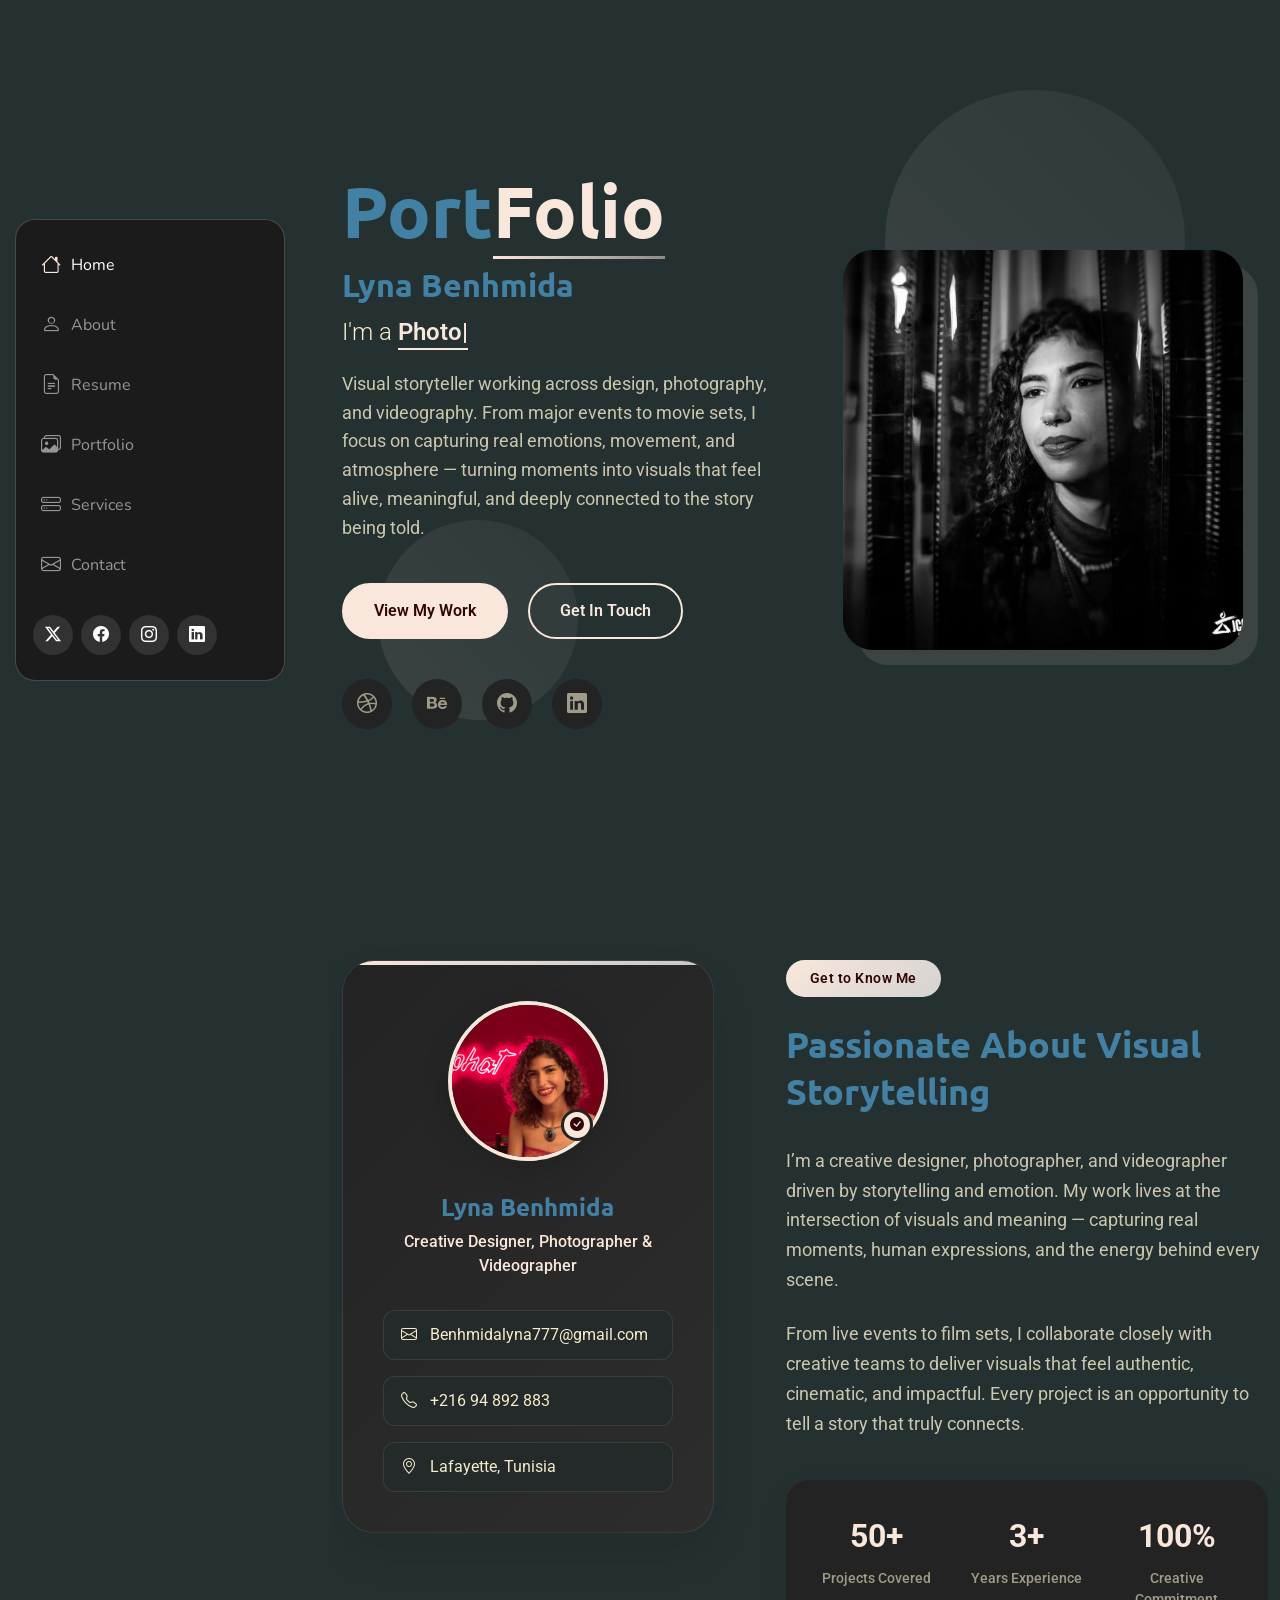
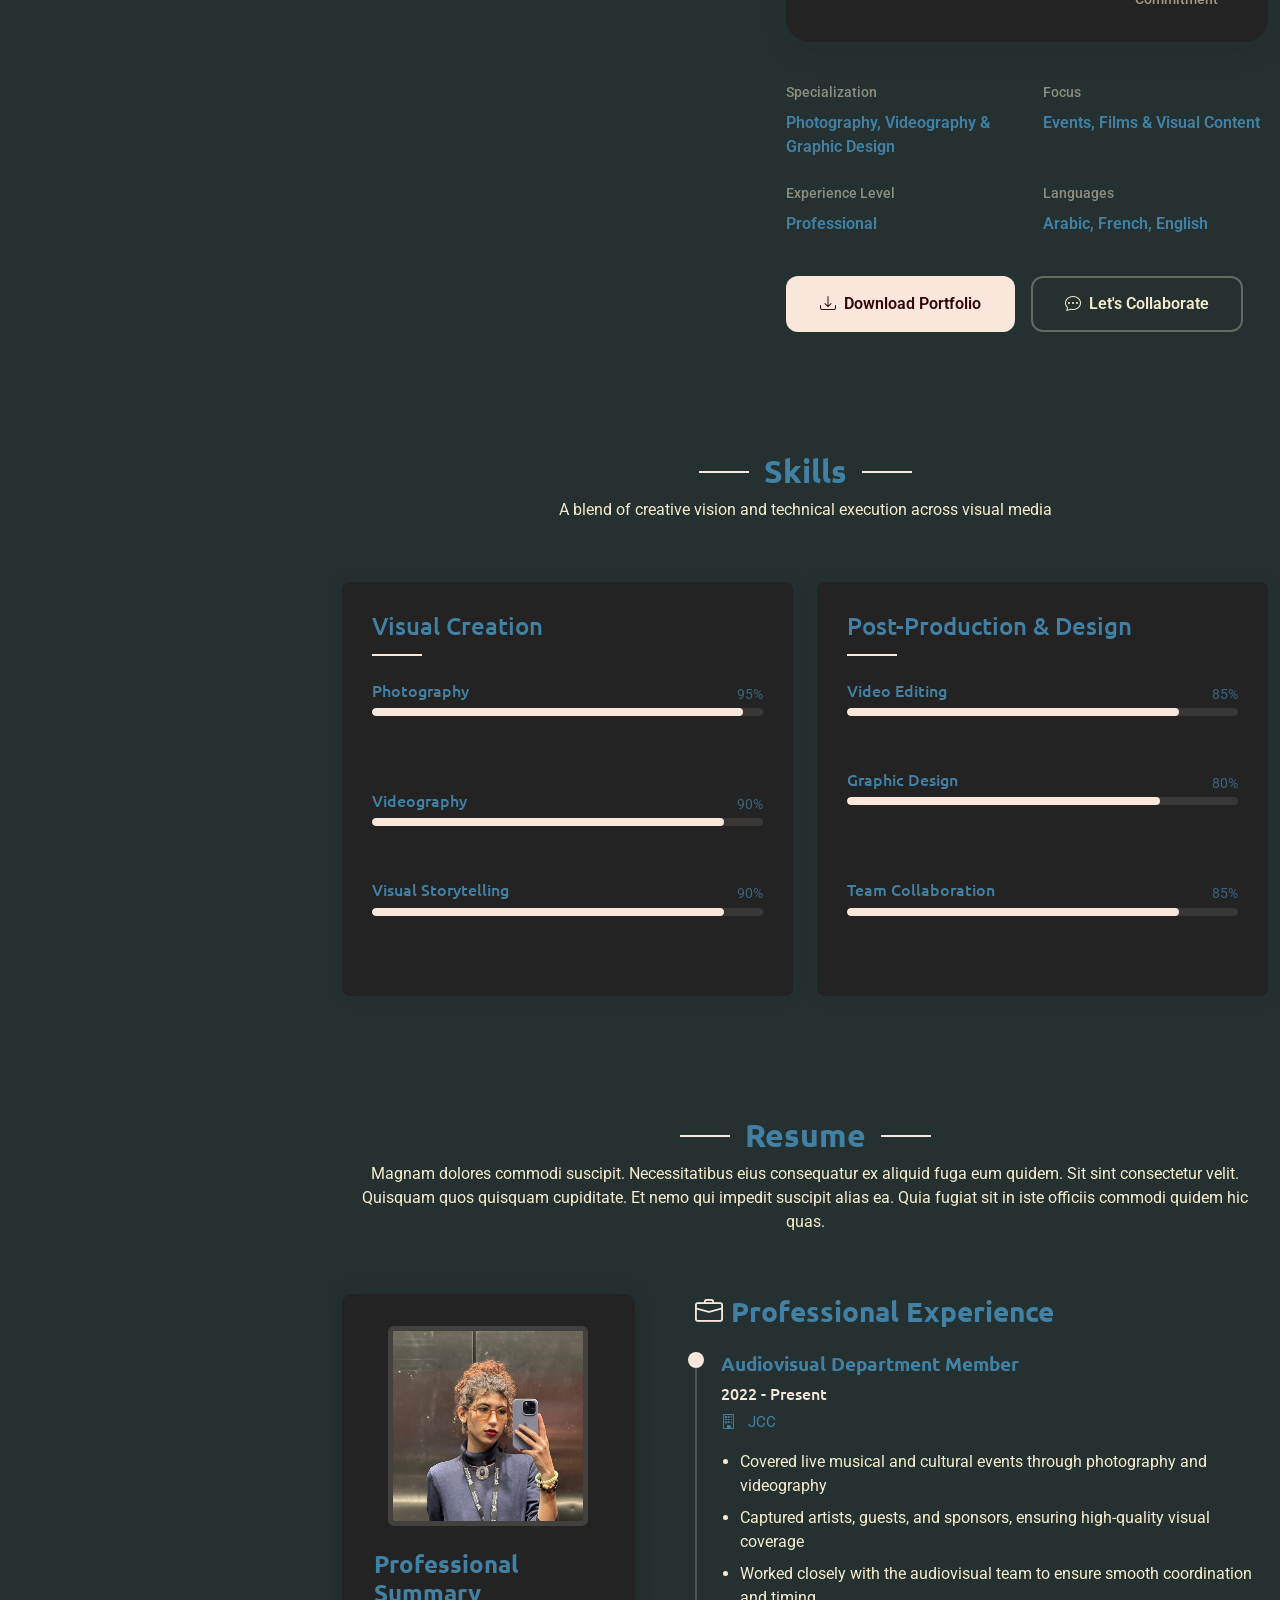
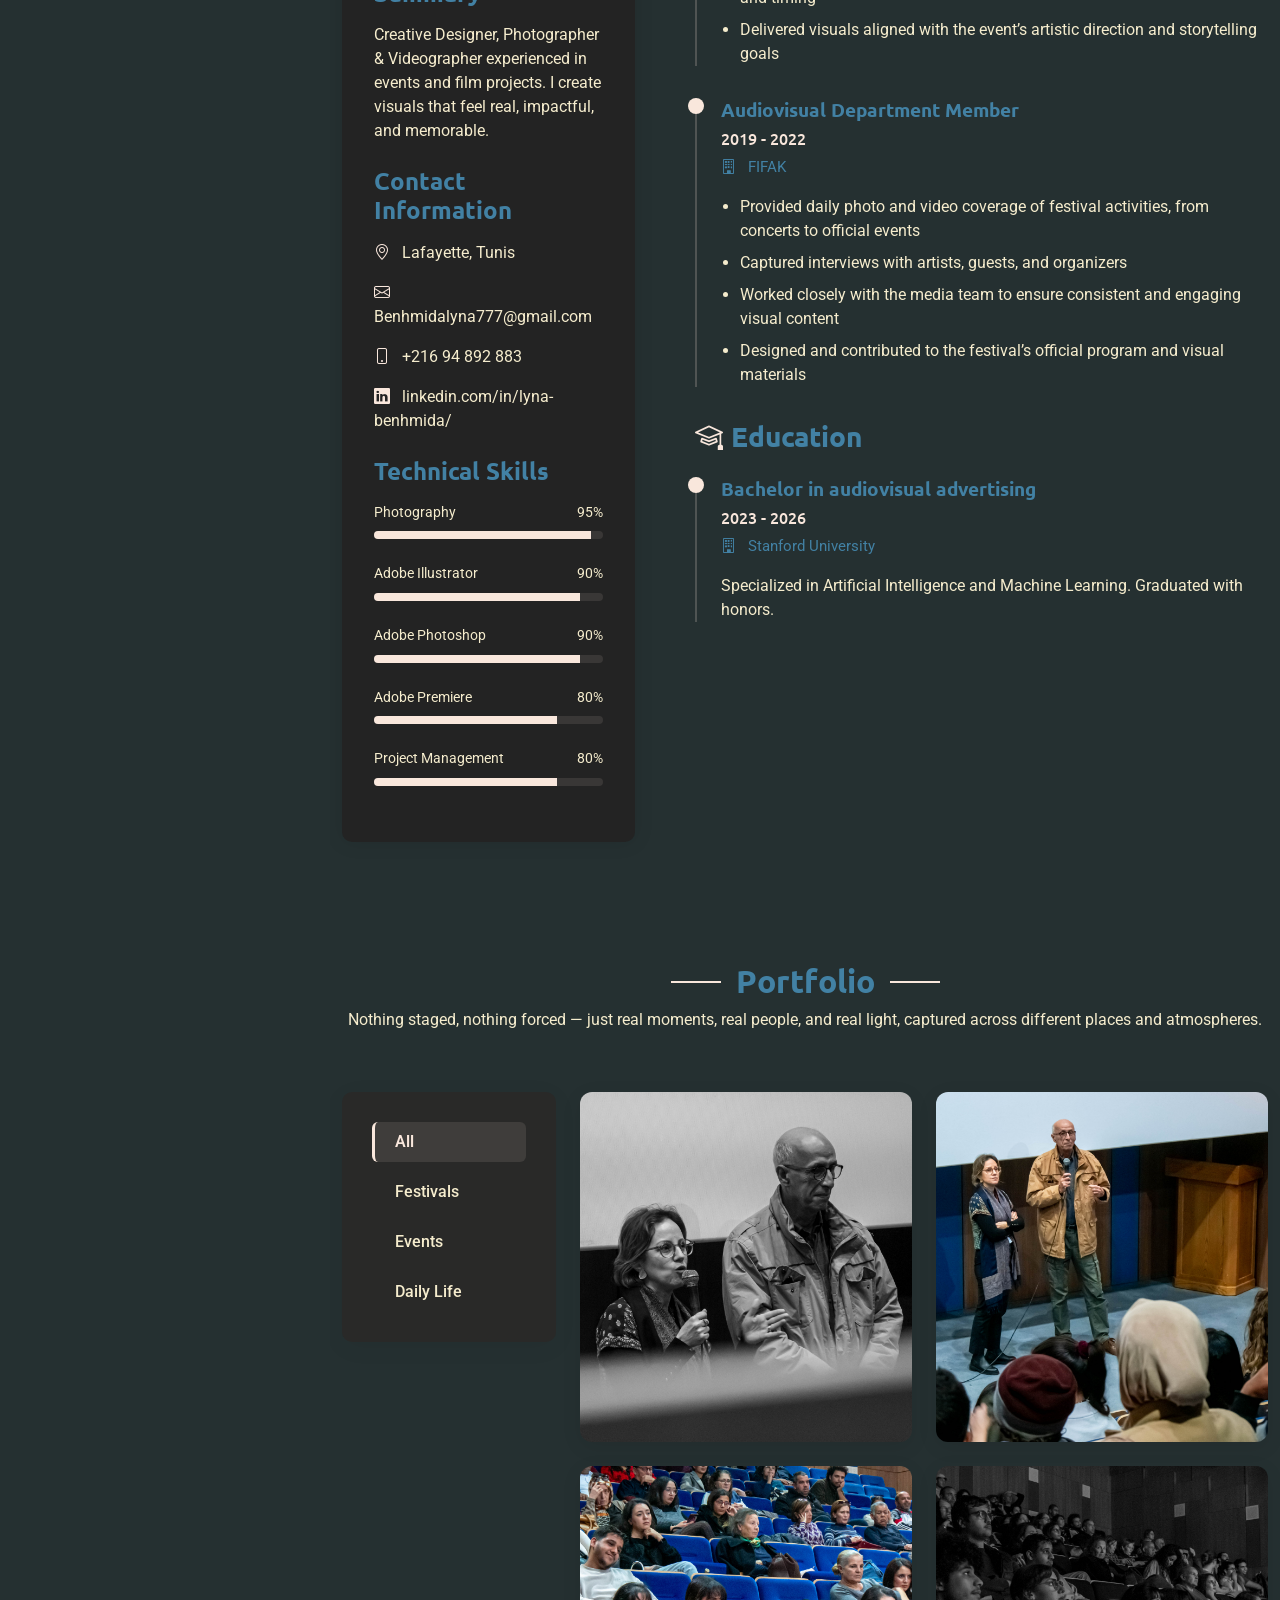
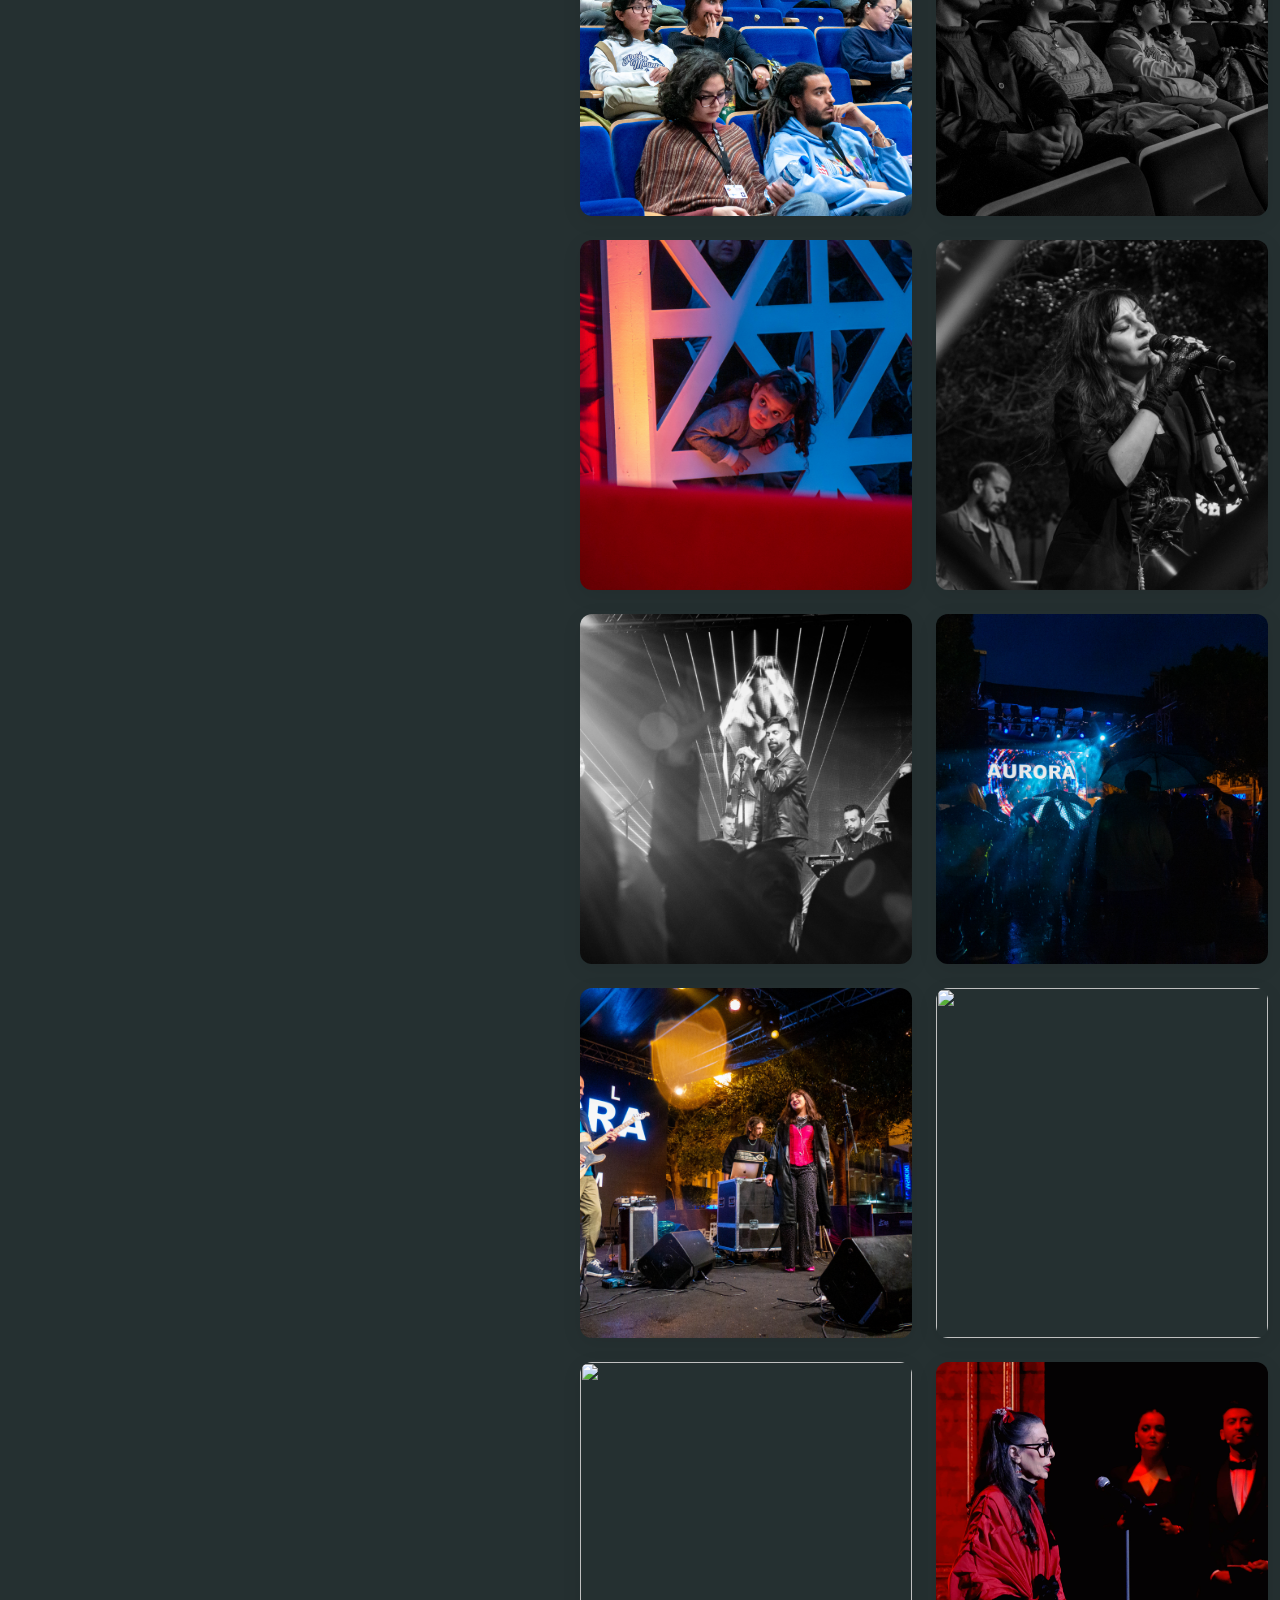
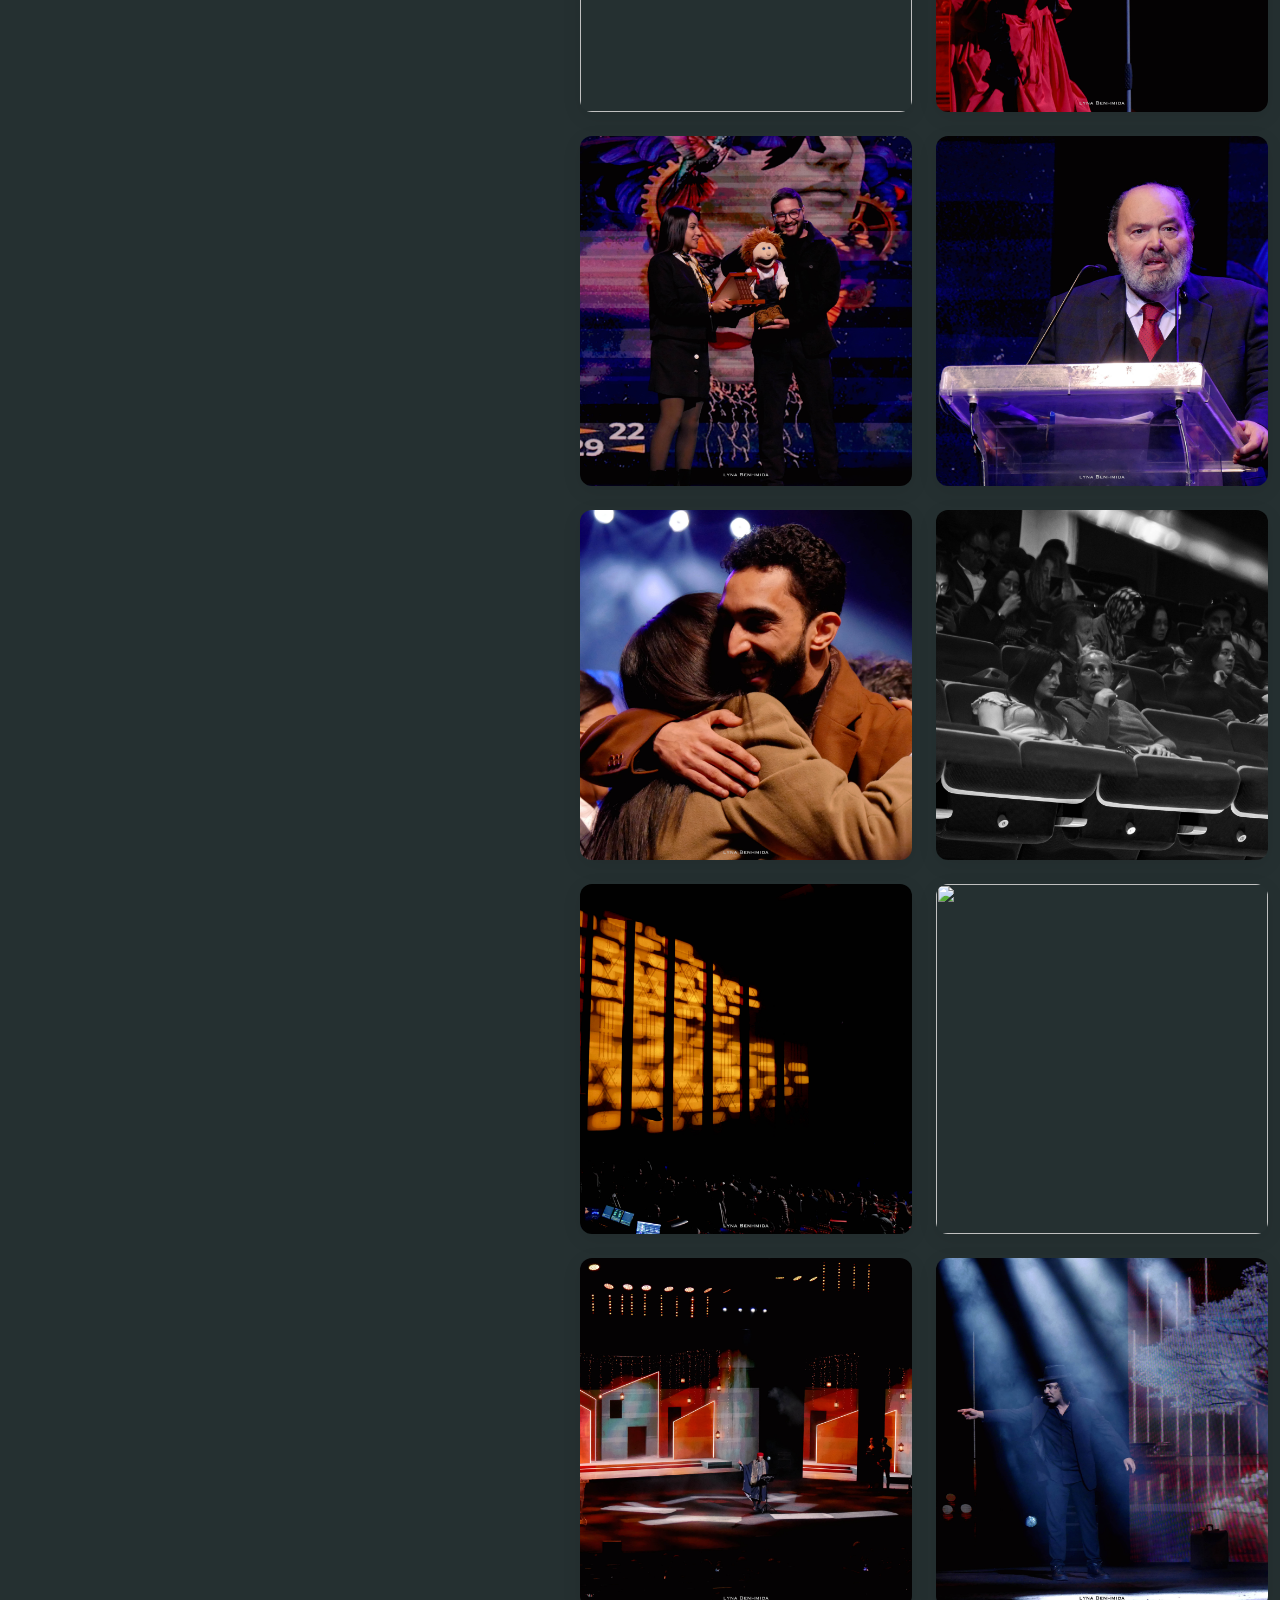
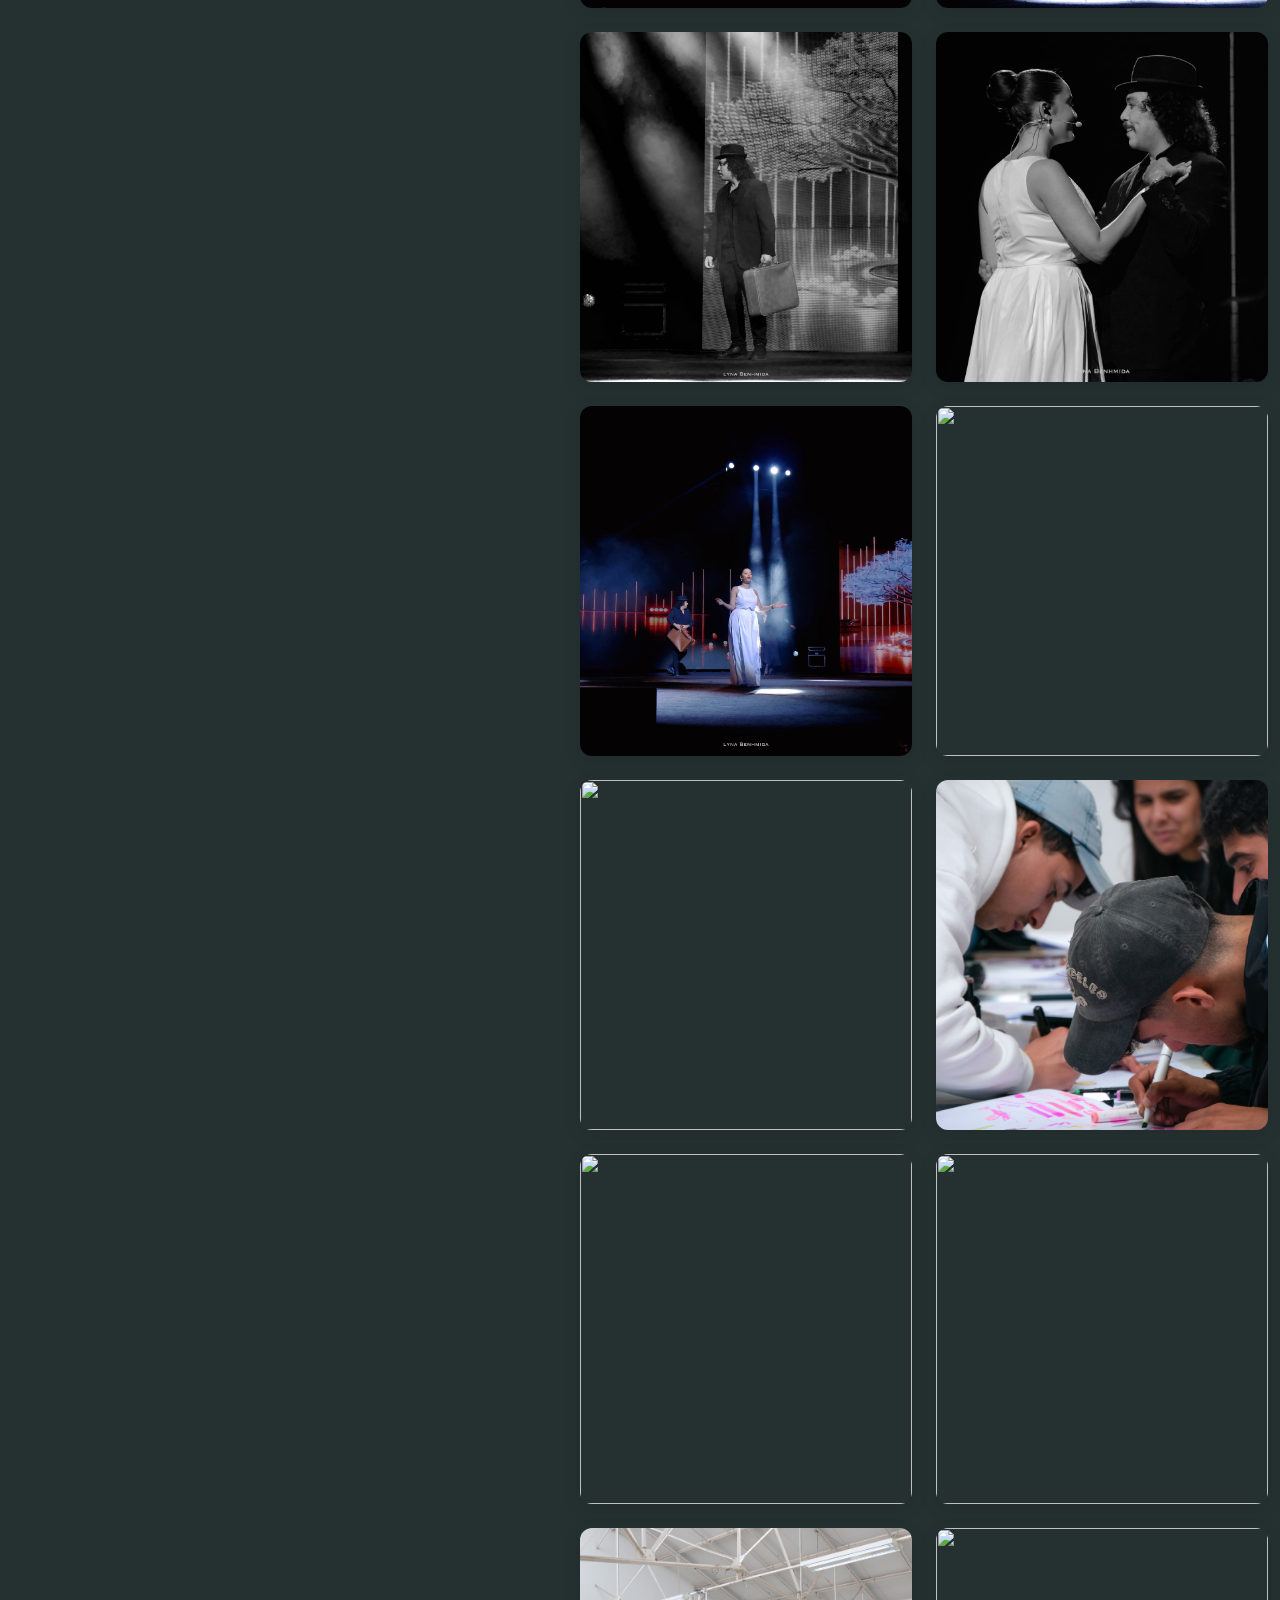
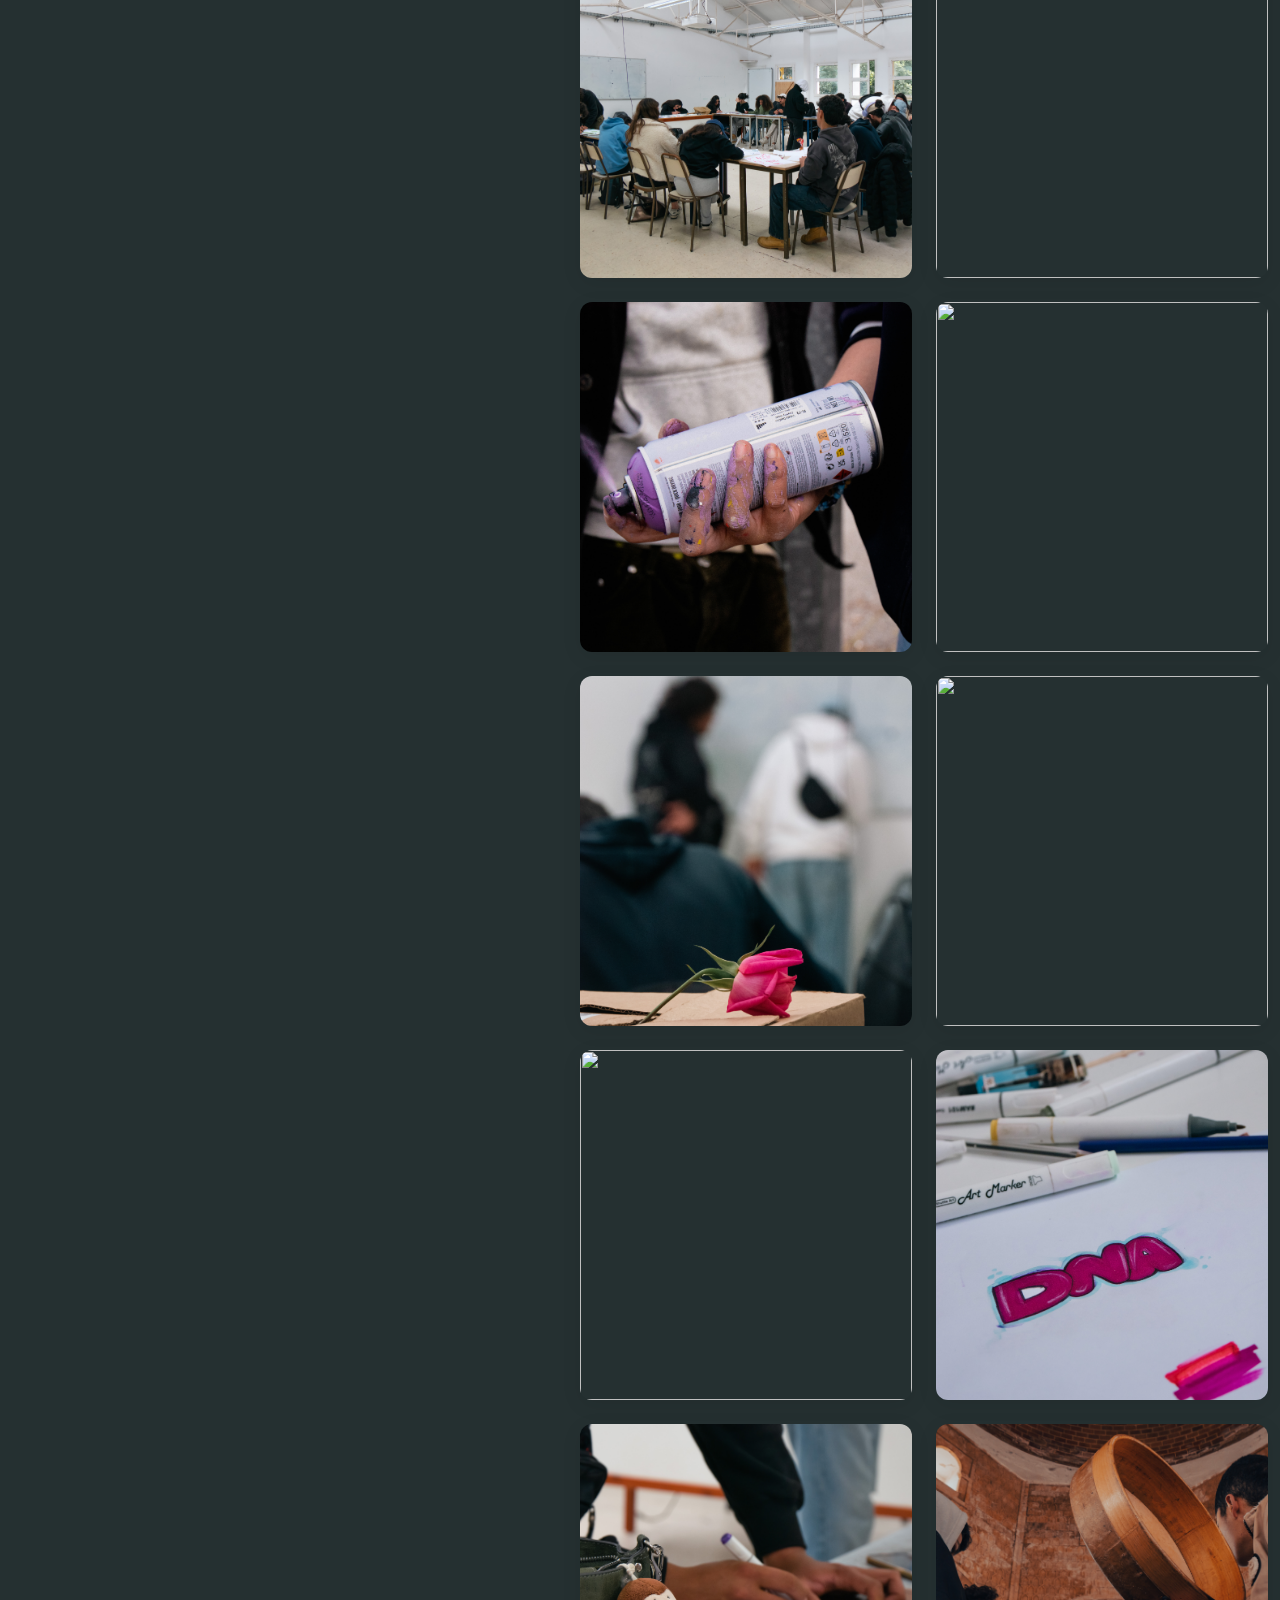
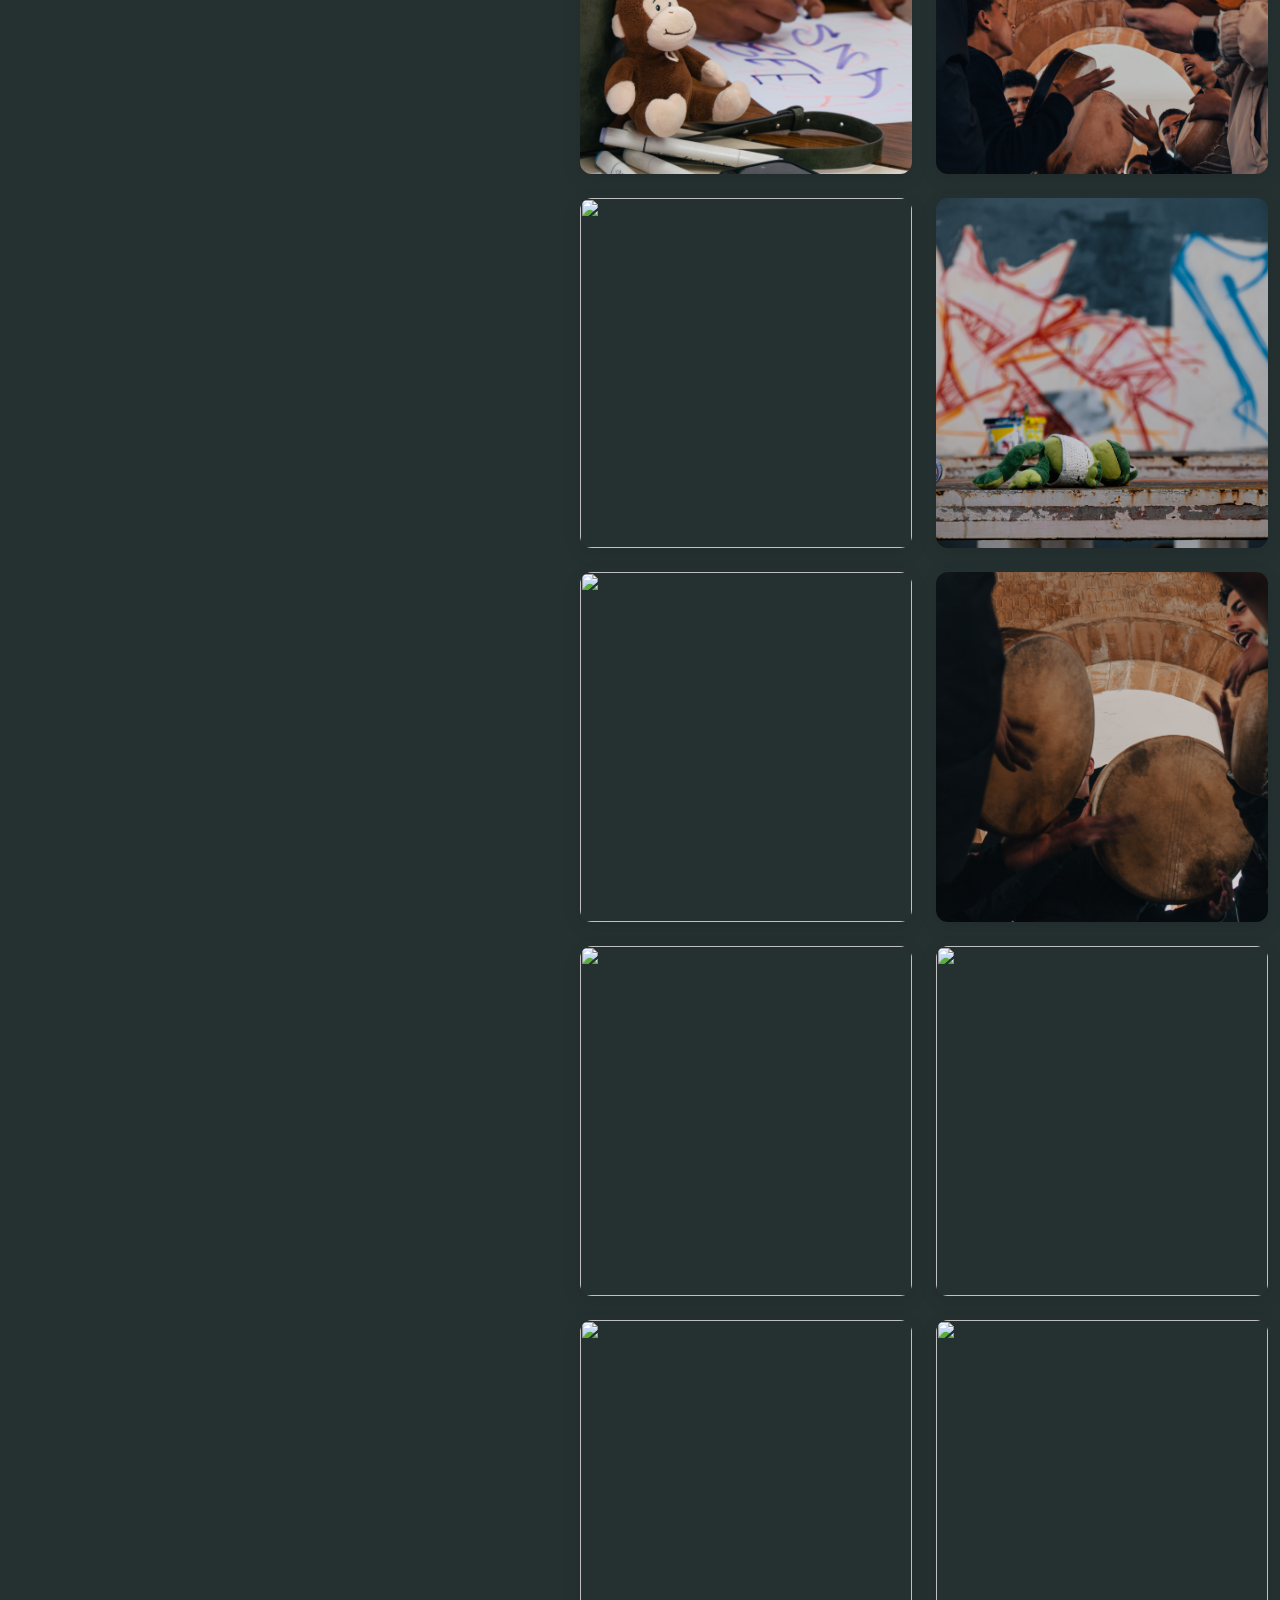
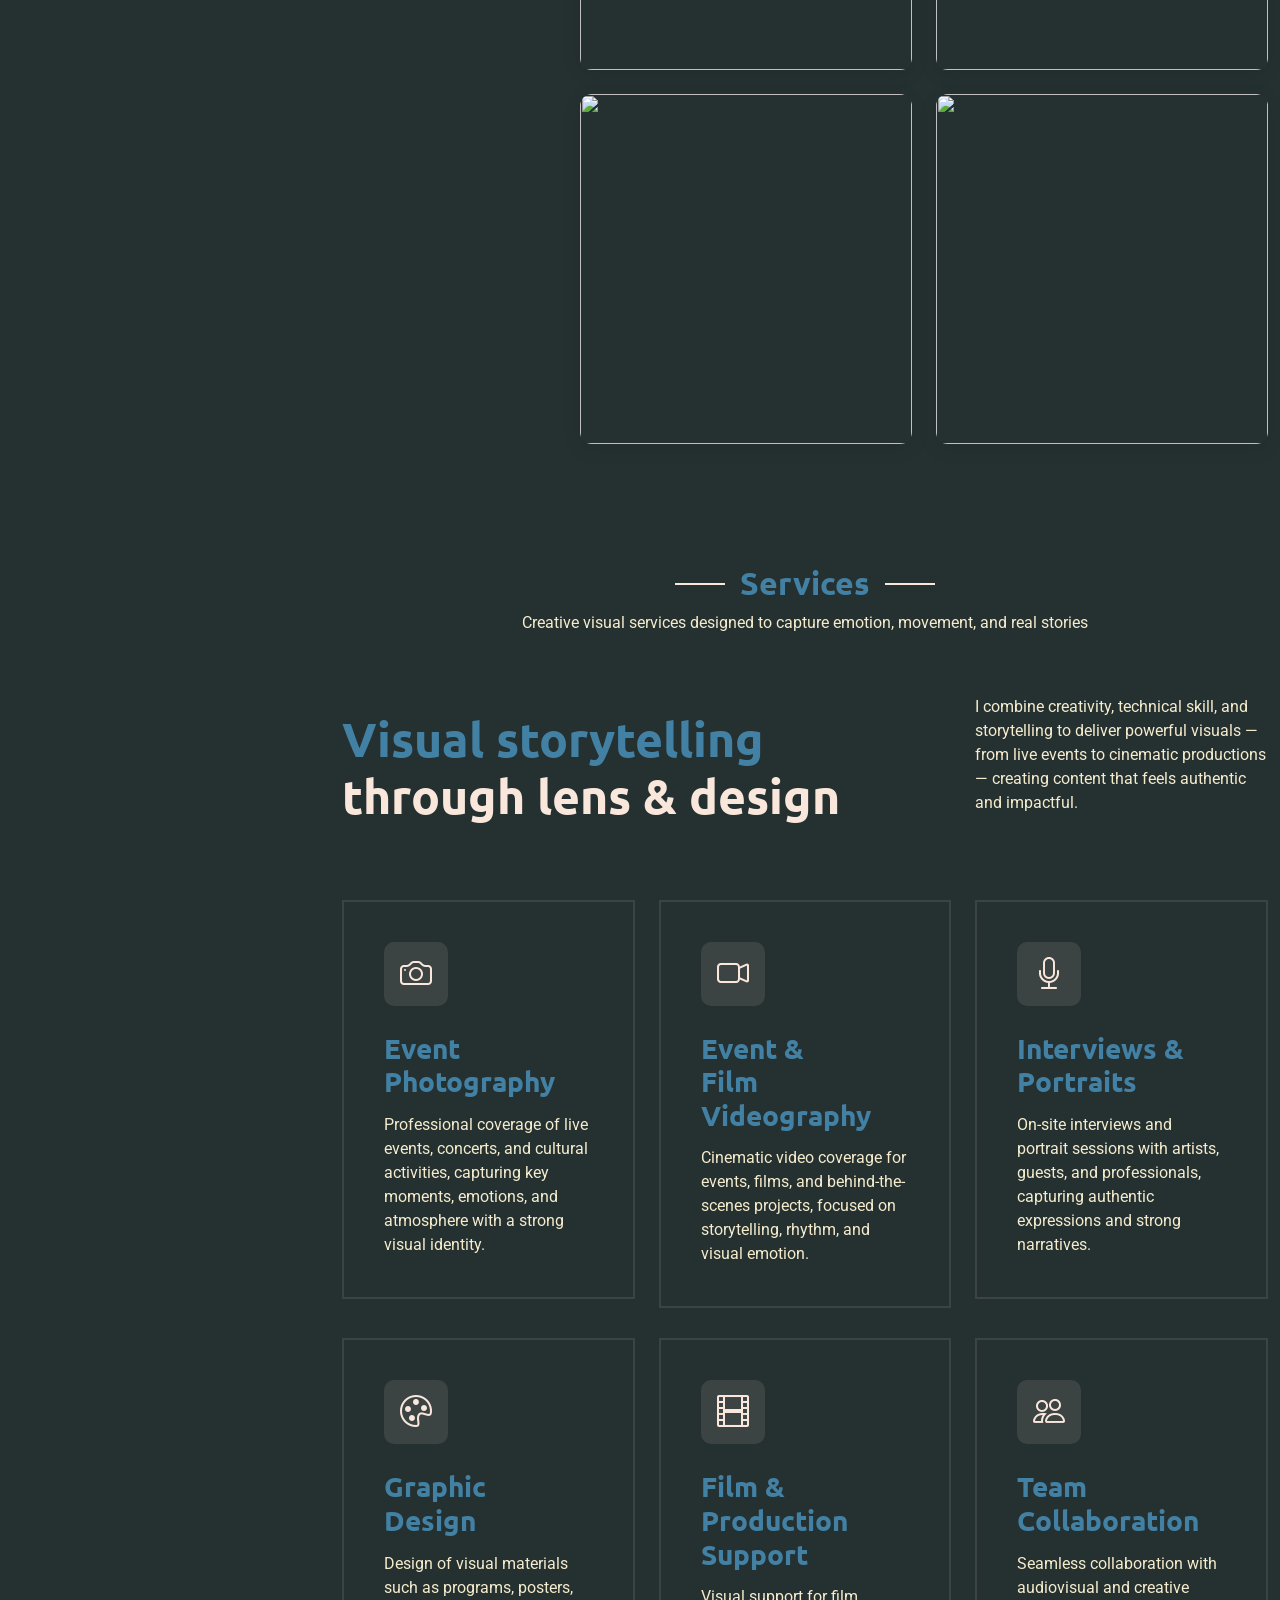
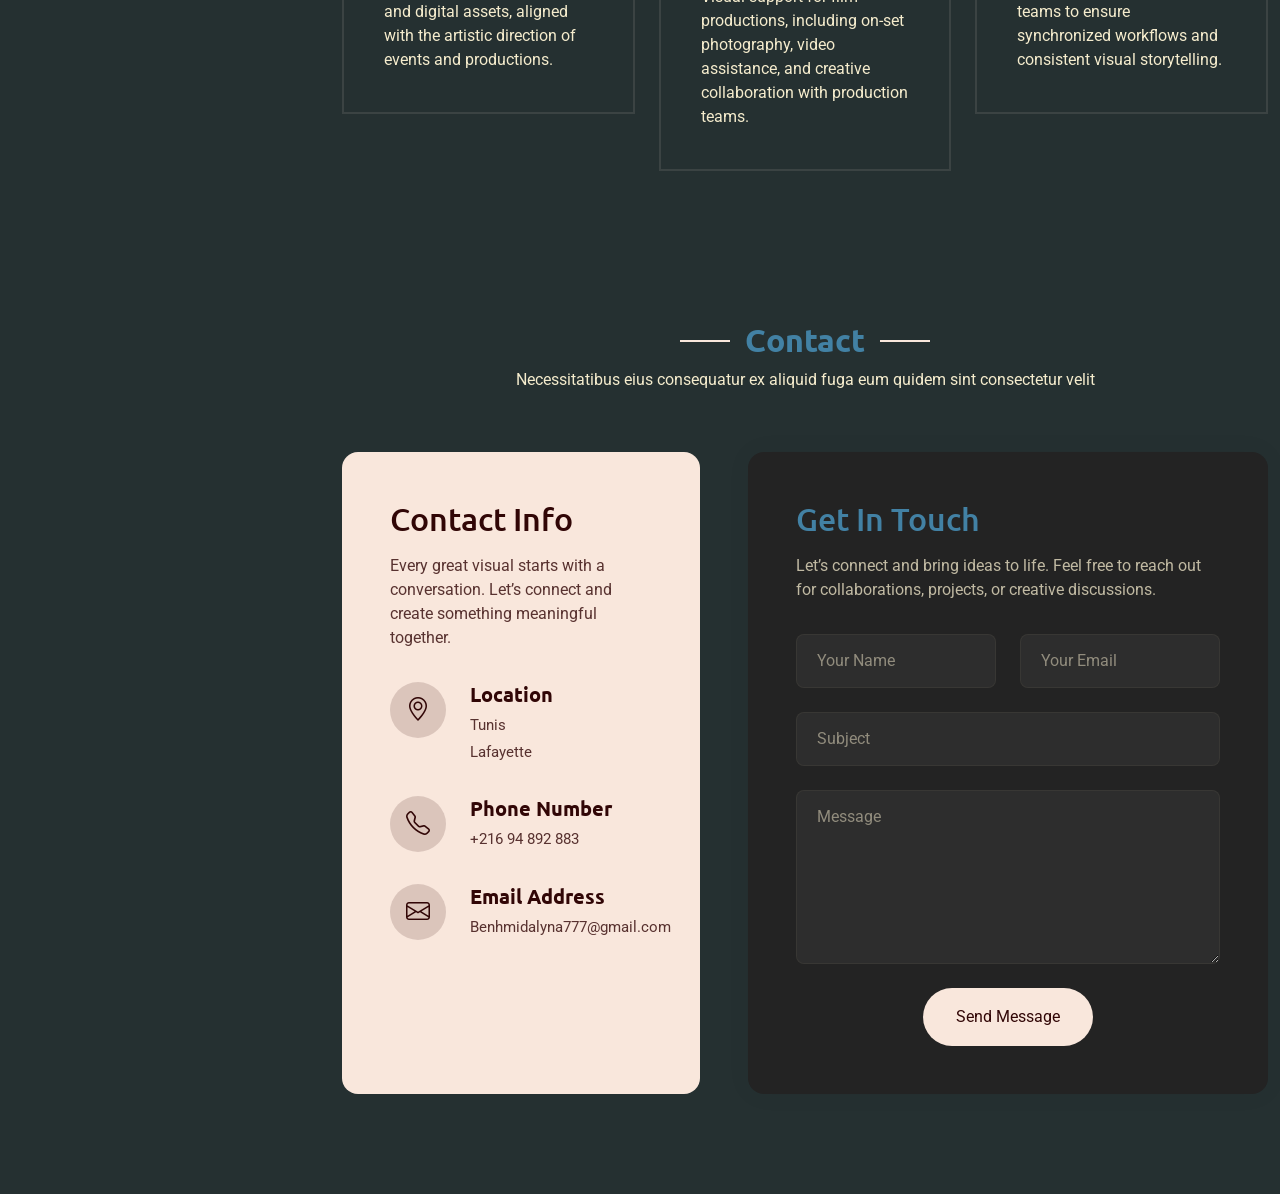
==== index.html @ 06c812b7 "rmv drpdwn" ====
<!DOCTYPE html>
<html lang="en">

<head>
  <meta charset="utf-8">
  <meta content="width=device-width, initial-scale=1.0" name="viewport">
  <title>Portfolio Lyna Benhmida</title>
  <meta name="description" content="">
  <meta name="keywords" content="">

  <!-- Favicons -->
  <link href="assets/img/favicon.png" rel="icon">
  <link href="assets/img/apple-touch-icon.png" rel="apple-touch-icon">

  <!-- Fonts -->
  <link href="https://fonts.googleapis.com" rel="preconnect">
  <link href="https://fonts.gstatic.com" rel="preconnect" crossorigin>
  <link href="https://fonts.googleapis.com/css2?family=Roboto:ital,wght@0,100;0,300;0,400;0,500;0,700;0,900;1,100;1,300;1,400;1,500;1,700;1,900&family=Ubuntu:ital,wght@0,300;0,400;0,500;0,700;1,300;1,400;1,500;1,700&family=Nunito:ital,wght@0,200;0,300;0,400;0,500;0,600;0,700;0,800;0,900;1,200;1,300;1,400;1,500;1,600;1,700;1,800;1,900&display=swap" rel="stylesheet">

  <!-- Vendor CSS Files -->
  <link href="assets/vendor/bootstrap/css/bootstrap.min.css" rel="stylesheet">
  <link href="assets/vendor/bootstrap-icons/bootstrap-icons.css" rel="stylesheet">
  <link href="assets/vendor/aos/aos.css" rel="stylesheet">
  <link href="assets/vendor/glightbox/css/glightbox.min.css" rel="stylesheet">
  <link href="assets/vendor/swiper/swiper-bundle.min.css" rel="stylesheet">

  <!-- Main CSS File -->
  <link href="assets/css/main.css" rel="stylesheet">
  

  <!-- =======================================================
  * Template Name: SnapFolio
  * Template URL: https://bootstrapmade.com/snapfolio-bootstrap-portfolio-template/
  * Updated: Jul 21 2025 with Bootstrap v5.3.7
  * Author: BootstrapMade.com
  * License: https://bootstrapmade.com/license/
  ======================================================== -->
</head>

<body class="index-page">

  <header id="header" class="header dark-background d-flex flex-column justify-content-center">
    <i class="header-toggle d-xl-none bi bi-list"></i>

    <div class="header-container d-flex flex-column align-items-start">
      <nav id="navmenu" class="navmenu">
        <ul>
          <li><a href="#hero" class="active"><i class="bi bi-house navicon"></i>Home</a></li>
          <li><a href="#about"><i class="bi bi-person navicon"></i> About</a></li>
          <li><a href="#resume"><i class="bi bi-file-earmark-text navicon"></i> Resume</a></li>
          <li><a href="#portfolio"><i class="bi bi-images navicon"></i> Portfolio</a></li>
          <li><a href="#services"><i class="bi bi-hdd-stack navicon"></i> Services</a></li>
      <!--     <li class="dropdown"><a href="#"><i class="bi bi-menu-button navicon"></i> <span>Dropdown</span> <i class="bi bi-chevron-down toggle-dropdown"></i></a>
            <ul>
              <li><a href="#">Dropdown 1</a></li>
              <li class="dropdown"><a href="#"><span>Deep Dropdown</span> <i class="bi bi-chevron-down toggle-dropdown"></i></a>
                <ul>
                  <li><a href="#">Deep Dropdown 1</a></li>
                  <li><a href="#">Deep Dropdown 2</a></li>
                  <li><a href="#">Deep Dropdown 3</a></li>
                  <li><a href="#">Deep Dropdown 4</a></li>
                  <li><a href="#">Deep Dropdown 5</a></li>
                </ul>
              </li>
              <li><a href="#">Dropdown 2</a></li>
              <li><a href="#">Dropdown 3</a></li>
              <li><a href="#">Dropdown 4</a></li>
            </ul>
          </li> -->
          <li><a href="#contact"><i class="bi bi-envelope navicon"></i> Contact</a></li>
        </ul>
      </nav>

      <div class="social-links text-center">
        <a href="#" class="twitter"><i class="bi bi-twitter-x"></i></a>
        <a href="#" class="facebook"><i class="bi bi-facebook"></i></a>
        <a href="#" class="instagram"><i class="bi bi-instagram"></i></a>
        <a href="#" class="linkedin"><i class="bi bi-linkedin"></i></a>
      </div>

    </div>

  </header>

  <main class="main">

    <!-- Hero Section -->
    <section id="hero" class="hero section">

      <div class="background-elements">
        <div class="bg-circle circle-1"></div>
        <div class="bg-circle circle-2"></div>
      </div>

      <div class="hero-content">

        <div class="container">
          <div class="row align-items-center">

            <div class="col-lg-6" data-aos="fade-right" data-aos-delay="100">
              <div class="hero-text">
                <h1>Port<span class="accent-text">Folio</span></h1>
                <h2>Lyna Benhmida</h2>
                <p class="lead">I'm a <span class="typed" data-typed-items="Photographer, Creative Designer, Videographer"></span></p>
                <p class="description">Visual storyteller working across design, photography, and videography. From major events to movie sets, I focus on capturing real emotions, movement, and atmosphere — turning moments into visuals that feel alive, meaningful, and deeply connected to the story being told.</p>

                <div class="hero-actions">
                  <a href="#portfolio" class="btn btn-primary">View My Work</a>
                  <a href="#contact" class="btn btn-outline">Get In Touch</a>
                </div>

                <div class="social-links">
                  <a href="#"><i class="bi bi-dribbble"></i></a>
                  <a href="#"><i class="bi bi-behance"></i></a>
                  <a href="#"><i class="bi bi-github"></i></a>
                  <a href="#"><i class="bi bi-linkedin"></i></a>
                </div>
              </div>
            </div>

            <div class="col-lg-6" data-aos="fade-left" data-aos-delay="200">
              <div class="hero-visual">
                <div class="profile-container">
                  <div class="profile-background"></div>
                  <img src="assets/img/profile/lallounaFelJCC.jpeg" alt="Alexander Chen" class="profile-image">
                </div>
              </div>
            </div>

          </div>
        </div>
      </div>

    </section><!-- /Hero Section -->

    <!-- About Section -->
    <section id="about" class="about section">

      <div class="container" data-aos="fade-up" data-aos-delay="100">

        <div class="row">
          <div class="col-lg-5" data-aos="zoom-in" data-aos-delay="200">
            <div class="profile-card">
              <div class="profile-header">
                <div class="profile-image">
                  <img src="assets/img/profile/lallouna2.webp" alt="Profile Image" class="img-fluid">
                </div>
                <div class="profile-badge">
                  <i class="bi bi-check-circle-fill"></i>
                </div>
              </div>

              <div class="profile-content">
                <h3>Lyna Benhmida</h3>
                <p class="profession">Creative Designer, Photographer &amp; Videographer</p>

                <div class="contact-links">
                  <a href="mailto:marcus@example.com" class="contact-item">
                    <i class="bi bi-envelope"></i>
                    Benhmidalyna777@gmail.com
                  </a>
                  <a href="tel:+15551234567" class="contact-item">
                    <i class="bi bi-telephone"></i>
                    +216 94 892 883
                  </a>
                  <a href="#" class="contact-item">
                    <i class="bi bi-geo-alt"></i>
                    Lafayette, Tunisia
                  </a>
                </div>
              </div>
            </div>
          </div>

        <div class="col-lg-7" data-aos="fade-left" data-aos-delay="300">
  <div class="about-content">
    <div class="section-header">
      <span class="badge-text">Get to Know Me</span>
      <h2>Passionate About Visual Storytelling</h2>
    </div>

    <div class="description">
      <p>
        I’m a creative designer, photographer, and videographer driven by storytelling and emotion. My work lives at the intersection of visuals and meaning — capturing real moments, human expressions, and the energy behind every scene.
      </p>

      <p>
        From live events to film sets, I collaborate closely with creative teams to deliver visuals that feel authentic, cinematic, and impactful. Every project is an opportunity to tell a story that truly connects.
      </p>
    </div>

    <div class="stats-grid">
      <div class="stat-item">
        <div class="stat-number">50+</div>
        <div class="stat-label">Projects Covered</div>
      </div>
      <div class="stat-item">
        <div class="stat-number">3+</div>
        <div class="stat-label">Years Experience</div>
      </div>
      <div class="stat-item">
        <div class="stat-number">100%</div>
        <div class="stat-label">Creative Commitment</div>
      </div>
    </div>

    <div class="details-grid">
      <div class="detail-row">
        <div class="detail-item">
          <span class="detail-label">Specialization</span>
          <span class="detail-value">Photography, Videography & Graphic Design</span>
        </div>
        <div class="detail-item">
          <span class="detail-label">Focus</span>
          <span class="detail-value">Events, Films & Visual Content</span>
        </div>
      </div>
      <div class="detail-row">
        <div class="detail-item">
          <span class="detail-label">Experience Level</span>
          <span class="detail-value">Professional</span>
        </div>
        <div class="detail-item">
          <span class="detail-label">Languages</span>
          <span class="detail-value">Arabic, French, English</span>
        </div>
      </div>
    </div>

    <div class="cta-section">
      <a href="#" class="btn btn-primary">
        <i class="bi bi-download"></i>
        Download Portfolio
      </a>
      <a href="#contact" class="btn btn-outline">
        <i class="bi bi-chat-dots"></i>
        Let's Collaborate
      </a>
    </div>
  </div>
</div>

        </div>

      </div>

    </section><!-- /About Section -->

    <!-- Stats Section -->
   <!--  <section id="stats" class="stats section light-background">

      <div class="container" data-aos="fade-up" data-aos-delay="100">

        <div class="row justify-content-center">
          <div class="col-lg-10">
            <div class="stats-wrapper">
              <div class="stats-item" data-aos="zoom-in" data-aos-delay="150">
                <div class="icon-wrapper">
                  <i class="bi bi-emoji-smile"></i>
                </div>
                <span data-purecounter-start="0" data-purecounter-end="20" data-purecounter-duration="1" class="purecounter"></span>
                <p>Happy Clients</p>
              </div>

              <div class="stats-item" data-aos="zoom-in" data-aos-delay="200">
                <div class="icon-wrapper">
                  <i class="bi bi-journal-richtext"></i>
                </div>
                <span data-purecounter-start="0" data-purecounter-end="50" data-purecounter-duration="1" class="purecounter"></span>
                <p>Projects</p>
              </div>

              <div class="stats-item" data-aos="zoom-in" data-aos-delay="250">
                <div class="icon-wrapper">
                  <i class="bi bi-headset"></i>
                </div>
                <span data-purecounter-start="0" data-purecounter-end="1400" data-purecounter-duration="1" class="purecounter"></span>
                <p>Hours Of Support</p>
              </div>

              <div class="stats-item" data-aos="zoom-in" data-aos-delay="300">
                <div class="icon-wrapper">
                  <i class="bi bi-people"></i>
                </div>
                <span data-purecounter-start="0" data-purecounter-end="15" data-purecounter-duration="1" class="purecounter"></span>
                <p>Hard Workers</p>
              </div>
            </div>
          </div>
        </div>

      </div>

    </section> --><!-- /Stats Section -->

    <!-- Skills Section -->
   <section id="skills" class="skills section">

  <!-- Section Title -->
  <div class="container section-title" data-aos="fade-up">
    <h2>Skills</h2>
    <p>A blend of creative vision and technical execution across visual media</p>
  </div><!-- End Section Title -->

  <div class="container" data-aos="fade-up" data-aos-delay="100">

    <div class="row">

      <!-- Visual Creation Skills -->
      <div class="col-lg-6">
        <div class="skills-category" data-aos="fade-up" data-aos-delay="200">
          <h3>Visual Creation</h3>
          <div class="skills-animation">

            <div class="skill-item">
              <div class="d-flex justify-content-between align-items-center">
                <h4>Photography</h4>
                <span class="skill-percentage">95%</span>
              </div>
              <div class="progress">
                <div class="progress-bar" role="progressbar" aria-valuenow="95" aria-valuemin="0" aria-valuemax="100"></div>
              </div>
              <div class="skill-tooltip">Event, portrait, and on-set photography with a strong storytelling focus</div>
            </div>

            <div class="skill-item">
              <div class="d-flex justify-content-between align-items-center">
                <h4>Videography</h4>
                <span class="skill-percentage">90%</span>
              </div>
              <div class="progress">
                <div class="progress-bar" role="progressbar" aria-valuenow="90" aria-valuemin="0" aria-valuemax="100"></div>
              </div>
              <div class="skill-tooltip">Cinematic video capture for events, films, and interviews</div>
            </div>

            <div class="skill-item">
              <div class="d-flex justify-content-between align-items-center">
                <h4>Visual Storytelling</h4>
                <span class="skill-percentage">90%</span>
              </div>
              <div class="progress">
                <div class="progress-bar" role="progressbar" aria-valuenow="90" aria-valuemin="0" aria-valuemax="100"></div>
              </div>
              <div class="skill-tooltip">Turning moments, emotions, and movement into meaningful narratives</div>
            </div>

          </div>
        </div>
      </div>

      <!-- Post-Production & Design Skills -->
      <div class="col-lg-6">
        <div class="skills-category" data-aos="fade-up" data-aos-delay="300">
          <h3>Post-Production & Design</h3>
          <div class="skills-animation">

            <div class="skill-item">
              <div class="d-flex justify-content-between align-items-center">
                <h4>Video Editing</h4>
                <span class="skill-percentage">85%</span>
              </div>
              <div class="progress">
                <div class="progress-bar" role="progressbar" aria-valuenow="85" aria-valuemin="0" aria-valuemax="100"></div>
              </div>
              <div class="skill-tooltip">Editing, pacing, and storytelling for engaging visual content</div>
            </div>

            <div class="skill-item">
              <div class="d-flex justify-content-between align-items-center">
                <h4>Graphic Design</h4>
                <span class="skill-percentage">80%</span>
              </div>
              <div class="progress">
                <div class="progress-bar" role="progressbar" aria-valuenow="80" aria-valuemin="0" aria-valuemax="100"></div>
              </div>
              <div class="skill-tooltip">Design of programs, posters, and visual assets for events and media</div>
            </div>

            <div class="skill-item">
              <div class="d-flex justify-content-between align-items-center">
                <h4>Team Collaboration</h4>
                <span class="skill-percentage">85%</span>
              </div>
              <div class="progress">
                <div class="progress-bar" role="progressbar" aria-valuenow="85" aria-valuemin="0" aria-valuemax="100"></div>
              </div>
              <div class="skill-tooltip">Working in sync with audiovisual and production teams</div>
            </div>

          </div>
        </div>
      </div>

    </div>

  </div>
</section>
<!-- /Skills Section -->

    <!-- Resume Section -->
    <section id="resume" class="resume section">

      <!-- Section Title -->
      <div class="container section-title" data-aos="fade-up">
        <h2>Resume</h2>
        <p>Magnam dolores commodi suscipit. Necessitatibus eius consequatur ex aliquid fuga eum quidem. Sit sint consectetur velit. Quisquam quos quisquam cupiditate. Et nemo qui impedit suscipit alias ea. Quia fugiat sit in iste officiis commodi quidem hic quas.</p>
      </div><!-- End Section Title -->

      <div class="container" data-aos="fade-up" data-aos-delay="100">

        <div class="row gy-4">
          <!-- Left column with summary and contact -->
          <div class="col-lg-4">
            <div class="resume-side" data-aos="fade-right" data-aos-delay="100">
              <div class="profile-img mb-4">
                <img src="assets/img/profile/lallouna jcc.webp" alt="Profile" class="img-fluid rounded">
              </div>

              <h3>Professional Summary</h3>
              <p>Creative Designer, Photographer & Videographer experienced in events and film projects. I create visuals that feel real, impactful, and memorable.</p>

              <h3 class="mt-4">Contact Information</h3>
              <ul class="contact-info list-unstyled">
                <li><i class="bi bi-geo-alt"></i> Lafayette, Tunis</li>
                <li><i class="bi bi-envelope"></i> Benhmidalyna777@gmail.com</li>
                <li><i class="bi bi-phone"></i> +216 94 892 883</li>
                <li><i class="bi bi-linkedin"></i> linkedin.com/in/lyna-benhmida/</li>
              </ul>

              <div class="skills-animation mt-4">
                <h3>Technical Skills</h3>
                <div class="skill-item">
                  <div class="d-flex justify-content-between">
                    <span>Photography</span>
                    <span>95%</span>
                  </div>
                  <div class="progress">
                    <div class="progress-bar" role="progressbar" aria-valuenow="95" aria-valuemin="0" aria-valuemax="100"></div>
                  </div>
                </div>

                <div class="skill-item">
                  <div class="d-flex justify-content-between">
                    <span>Adobe Illustrator</span>
                    <span>90%</span>
                  </div>
                  <div class="progress">
                    <div class="progress-bar" role="progressbar" aria-valuenow="90" aria-valuemin="0" aria-valuemax="100"></div>
                  </div>
                </div>

                <div class="skill-item">
                  <div class="d-flex justify-content-between">
                    <span>Adobe Photoshop</span>
                    <span>90%</span>
                  </div>
                  <div class="progress">
                    <div class="progress-bar" role="progressbar" aria-valuenow="90" aria-valuemin="0" aria-valuemax="100"></div>
                  </div>
                </div>

                 <div class="skill-item">
                  <div class="d-flex justify-content-between">
                    <span>Adobe Premiere</span>
                    <span>80%</span>
                  </div>
                  <div class="progress">
                    <div class="progress-bar" role="progressbar" aria-valuenow="80" aria-valuemin="0" aria-valuemax="100"></div>
                  </div>
                </div>

                <div class="skill-item">
                  <div class="d-flex justify-content-between">
                    <span>Project Management</span>
                    <span>80%</span>
                  </div>
                  <div class="progress">
                    <div class="progress-bar" role="progressbar" aria-valuenow="80" aria-valuemin="0" aria-valuemax="100"></div>
                  </div>
                </div>
              </div>
            </div>
          </div>

          <!-- Right column with experience and education -->
          <div class="col-lg-8 ps-4 ps-lg-5">
            <!-- Experience Section -->
            <div class="resume-section" data-aos="fade-up">
              <h3><i class="bi bi-briefcase me-2"></i>Professional Experience</h3>

<div class="resume-item">
  <h4>Audiovisual Department Member</h4>
  <h5>2022 - Present</h5>
  <p class="company"><i class="bi bi-building"></i> JCC</p>
  <ul>
    <li>Covered live musical and cultural events through photography and videography</li>
    <li>Captured artists, guests, and sponsors, ensuring high-quality visual coverage</li>
    <li>Worked closely with the audiovisual team to ensure smooth coordination and timing</li>
    <li>Delivered visuals aligned with the event’s artistic direction and storytelling goals</li>
  </ul>
</div>
<div class="resume-item">
  <h4>Audiovisual Department Member</h4>
  <h5>2019 - 2022</h5>
  <p class="company"><i class="bi bi-building"></i> FIFAK</p>
  <ul>
    <li>Provided daily photo and video coverage of festival activities, from concerts to official events</li>
    <li>Captured interviews with artists, guests, and organizers</li>
    <li>Worked closely with the media team to ensure consistent and engaging visual content</li>
    <li>Designed and contributed to the festival’s official program and visual materials</li>
  </ul>
</div>
            <!-- Education Section -->
            <div class="resume-section" data-aos="fade-up" data-aos-delay="100">
              <h3><i class="bi bi-mortarboard me-2"></i>Education</h3>

              <div class="resume-item">
                <h4>Bachelor in audiovisual advertising</h4>
                <h5>2023 - 2026</h5>
                <p class="company"><i class="bi bi-building"></i> Stanford University</p>
                <p>Specialized in Artificial Intelligence and Machine Learning. Graduated with honors.</p>
              </div>

            

            <!-- Certifications Section -->
         <!--    <div class="resume-section" data-aos="fade-up" data-aos-delay="200">
              <h3><i class="bi bi-award me-2"></i>Certifications</h3>

              <div class="resume-item">
                <h4>AWS Certified Solutions Architect - Professional</h4>
                <h5>2023</h5>
              </div>

              <div class="resume-item">
                <h4>Google Cloud Professional Architect</h4>
                <h5>2022</h5>
              </div>
            </div> -->
          </div>
        </div>

      </div>

    </section><!-- /Resume Section -->

    <!-- Portfolio Section -->
    <section id="portfolio" class="portfolio section">

      <!-- Section Title -->
      <div class="container section-title" data-aos="fade-up">
        <h2>Portfolio</h2>
        <p>Nothing staged, nothing forced — just real moments, real people, and real light, captured across different places and atmospheres.</p>
      </div><!-- End Section Title -->

      <div class="container" data-aos="fade-up" data-aos-delay="100">

<div class="isotope-layout" data-default-filter="*" data-layout="masonry" data-sort="original-order">

 <div class="isotope-layout" data-default-filter="*" data-layout="masonry" data-sort="original-order">

  <div class="row">
    <div class="col-lg-3 filter-sidebar">
      <div class="filters-wrapper" data-aos="fade-right" data-aos-delay="150">
        <ul class="portfolio-filters isotope-filters">

          <li data-filter="*" class="filter-active">All</li>

          <li data-filter=".filter-festivaux">Festivals
            <ul class="sub-filters">
              <li data-filter=".filter-jcc">JCC</li>
              <li data-filter=".filter-jtc">JTC</li>
              <li data-filter=".filter-jmc">JMC</li>
            </ul>
          </li>

          <li data-filter=".filter-events">Events
            <ul class="sub-filters">
              <li data-filter=".filter-workshop">Workshops</li>
              <li data-filter=".filter-conference">Conferences &amp; Talks</li>
              <li data-filter=".filter-exhibition">Exhibitions</li>
              <li data-filter=".filter-street-event">Street Events</li>
            </ul>
          </li>

          <li data-filter=".filter-quotidien">Daily Life
            <ul class="sub-filters">
              <li data-filter=".filter-street-life">Street Life</li>
            </ul>
          </li>

        </ul>
      </div>
    </div>

   <div class="col-lg-9">
  <div class="row gy-4 portfolio-container isotope-container" data-aos="fade-up" data-aos-delay="200">

    <!-- ======= FESTIVALS — JCC ======= -->
    <div class="col-lg-6 col-md-6 portfolio-item isotope-item filter-festivaux filter-jcc">
      <div class="portfolio-wrap">
        <img src="assets/img/portfolio/festivaux/JCC1.webp" class="img-fluid" alt="" loading="lazy">
        <div class="portfolio-info"><div class="content">
          <span class="category">Festivals · JCC</span><h4>JCC — 01</h4>
          <div class="portfolio-links">
            <a href="assets/img/portfolio/festivaux/JCC1.webp" class="glightbox" title="JCC — 01"><i class="bi bi-plus-lg"></i></a>
            <a href="portfolio-details.html?category=jcc" title="More Details"><i class="bi bi-arrow-right"></i></a>
          </div>
        </div></div>
      </div>
    </div>

    <div class="col-lg-6 col-md-6 portfolio-item isotope-item filter-festivaux filter-jcc">
      <div class="portfolio-wrap">
        <img src="assets/img/portfolio/festivaux/jcc2.webp" class="img-fluid" alt="" loading="lazy">
        <div class="portfolio-info"><div class="content">
          <span class="category">Festivals · JCC</span><h4>JCC — 02</h4>
          <div class="portfolio-links">
            <a href="assets/img/portfolio/festivaux/jcc2.webp" class="glightbox" title="JCC — 02"><i class="bi bi-plus-lg"></i></a>
            <a href="portfolio-details.html?category=jcc" title="More Details"><i class="bi bi-arrow-right"></i></a>
          </div>
        </div></div>
      </div>
    </div>

    <div class="col-lg-6 col-md-6 portfolio-item isotope-item filter-festivaux filter-jcc">
      <div class="portfolio-wrap">
        <img src="assets/img/portfolio/festivaux/Jcc3.webp" class="img-fluid" alt="" loading="lazy">
        <div class="portfolio-info"><div class="content">
          <span class="category">Festivals · JCC</span><h4>JCC — 03</h4>
          <div class="portfolio-links">
            <a href="assets/img/portfolio/festivaux/Jcc3.webp" class="glightbox" title="JCC — 03"><i class="bi bi-plus-lg"></i></a>
            <a href="portfolio-details.html?category=jcc" title="More Details"><i class="bi bi-arrow-right"></i></a>
          </div>
        </div></div>
      </div>
    </div>

    <div class="col-lg-6 col-md-6 portfolio-item isotope-item filter-festivaux filter-jcc">
      <div class="portfolio-wrap">
        <img src="assets/img/portfolio/festivaux/JCC4.webp" class="img-fluid" alt="" loading="lazy">
        <div class="portfolio-info"><div class="content">
          <span class="category">Festivals · JCC</span><h4>JCC — 04</h4>
          <div class="portfolio-links">
            <a href="assets/img/portfolio/festivaux/JCC4.webp" class="glightbox" title="JCC — 04"><i class="bi bi-plus-lg"></i></a>
            <a href="portfolio-details.html?category=jcc" title="More Details"><i class="bi bi-arrow-right"></i></a>
          </div>
        </div></div>
      </div>
    </div>

    <div class="col-lg-6 col-md-6 portfolio-item isotope-item filter-festivaux filter-jcc">
      <div class="portfolio-wrap">
        <img src="assets/img/portfolio/festivaux/jcc5.webp" class="img-fluid" alt="" loading="lazy">
        <div class="portfolio-info"><div class="content">
          <span class="category">Festivals · JCC</span><h4>JCC — 05</h4>
          <div class="portfolio-links">
            <a href="assets/img/portfolio/festivaux/jcc5.webp" class="glightbox" title="JCC — 05"><i class="bi bi-plus-lg"></i></a>
            <a href="portfolio-details.html?category=jcc" title="More Details"><i class="bi bi-arrow-right"></i></a>
          </div>
        </div></div>
      </div>
    </div>

    <div class="col-lg-6 col-md-6 portfolio-item isotope-item filter-festivaux filter-jcc">
      <div class="portfolio-wrap">
        <img src="assets/img/portfolio/festivaux/jcc6.webp" class="img-fluid" alt="" loading="lazy">
        <div class="portfolio-info"><div class="content">
          <span class="category">Festivals · JCC</span><h4>JCC — 06</h4>
          <div class="portfolio-links">
            <a href="assets/img/portfolio/festivaux/jcc6.webp" class="glightbox" title="JCC — 06"><i class="bi bi-plus-lg"></i></a>
            <a href="portfolio-details.html?category=jcc" title="More Details"><i class="bi bi-arrow-right"></i></a>
          </div>
        </div></div>
      </div>
    </div>

    <div class="col-lg-6 col-md-6 portfolio-item isotope-item filter-festivaux filter-jcc">
      <div class="portfolio-wrap">
        <img src="assets/img/portfolio/festivaux/JCC7.webp" class="img-fluid" alt="" loading="lazy">
        <div class="portfolio-info"><div class="content">
          <span class="category">Festivals · JCC</span><h4>JCC — 07</h4>
          <div class="portfolio-links">
            <a href="assets/img/portfolio/festivaux/JCC7.webp" class="glightbox" title="JCC — 07"><i class="bi bi-plus-lg"></i></a>
            <a href="portfolio-details.html?category=jcc" title="More Details"><i class="bi bi-arrow-right"></i></a>
          </div>
        </div></div>
      </div>
    </div>

    <div class="col-lg-6 col-md-6 portfolio-item isotope-item filter-festivaux filter-jcc">
      <div class="portfolio-wrap">
        <img src="assets/img/portfolio/festivaux/JCC8.webp" class="img-fluid" alt="" loading="lazy">
        <div class="portfolio-info"><div class="content">
          <span class="category">Festivals · JCC</span><h4>JCC — 08</h4>
          <div class="portfolio-links">
            <a href="assets/img/portfolio/festivaux/JCC8.webp" class="glightbox" title="JCC — 08"><i class="bi bi-plus-lg"></i></a>
            <a href="portfolio-details.html?category=jcc" title="More Details"><i class="bi bi-arrow-right"></i></a>
          </div>
        </div></div>
      </div>
    </div>

    <div class="col-lg-6 col-md-6 portfolio-item isotope-item filter-festivaux filter-jcc">
      <div class="portfolio-wrap">
        <img src="assets/img/portfolio/festivaux/JCC9.webp" class="img-fluid" alt="" loading="lazy">
        <div class="portfolio-info"><div class="content">
          <span class="category">Festivals · JCC</span><h4>JCC — 09</h4>
          <div class="portfolio-links">
            <a href="assets/img/portfolio/festivaux/JCC9.webp" class="glightbox" title="JCC — 09"><i class="bi bi-plus-lg"></i></a>
            <a href="portfolio-details.html?category=jcc" title="More Details"><i class="bi bi-arrow-right"></i></a>
          </div>
        </div></div>
      </div>
    </div>

    <!-- ======= FESTIVALS — JTC ======= -->
    <div class="col-lg-6 col-md-6 portfolio-item isotope-item filter-festivaux filter-jtc">
      <div class="portfolio-wrap">
        <img src="assets/img/portfolio/festivaux/JTC1.webp" class="img-fluid" alt="" loading="lazy">
        <div class="portfolio-info"><div class="content">
          <span class="category">Festivals · JTC</span><h4>JTC — 01</h4>
          <div class="portfolio-links">
            <a href="assets/img/portfolio/festivaux/JTC1.webp" class="glightbox" title="JTC — 01"><i class="bi bi-plus-lg"></i></a>
            <a href="portfolio-details.html?category=jtc" title="More Details"><i class="bi bi-arrow-right"></i></a>
          </div>
        </div></div>
      </div>
    </div>

    <div class="col-lg-6 col-md-6 portfolio-item isotope-item filter-festivaux filter-jtc">
      <div class="portfolio-wrap">
        <img src="assets/img/portfolio/festivaux/JTC2.webp" class="img-fluid" alt="" loading="lazy">
        <div class="portfolio-info"><div class="content">
          <span class="category">Festivals · JTC</span><h4>JTC — 02</h4>
          <div class="portfolio-links">
            <a href="assets/img/portfolio/festivaux/JTC2.webp" class="glightbox" title="JTC — 02"><i class="bi bi-plus-lg"></i></a>
            <a href="portfolio-details.html?category=jtc" title="More Details"><i class="bi bi-arrow-right"></i></a>
          </div>
        </div></div>
      </div>
    </div>

    <div class="col-lg-6 col-md-6 portfolio-item isotope-item filter-festivaux filter-jtc">
      <div class="portfolio-wrap">
        <img src="assets/img/portfolio/festivaux/jtc3.jpg" class="img-fluid" alt="" loading="lazy">
        <div class="portfolio-info"><div class="content">
          <span class="category">Festivals · JTC</span><h4>JTC — 03</h4>
          <div class="portfolio-links">
            <a href="assets/img/portfolio/festivaux/jtc3.jpg" class="glightbox" title="JTC — 03"><i class="bi bi-plus-lg"></i></a>
            <a href="portfolio-details.html?category=jtc" title="More Details"><i class="bi bi-arrow-right"></i></a>
          </div>
        </div></div>
      </div>
    </div>

    <div class="col-lg-6 col-md-6 portfolio-item isotope-item filter-festivaux filter-jtc">
      <div class="portfolio-wrap">
        <img src="assets/img/portfolio/festivaux/JTC3.webp" class="img-fluid" alt="" loading="lazy">
        <div class="portfolio-info"><div class="content">
          <span class="category">Festivals · JTC</span><h4>JTC — 04</h4>
          <div class="portfolio-links">
            <a href="assets/img/portfolio/festivaux/JTC3.webp" class="glightbox" title="JTC — 04"><i class="bi bi-plus-lg"></i></a>
            <a href="portfolio-details.html?category=jtc" title="More Details"><i class="bi bi-arrow-right"></i></a>
          </div>
        </div></div>
      </div>
    </div>

    <div class="col-lg-6 col-md-6 portfolio-item isotope-item filter-festivaux filter-jtc">
      <div class="portfolio-wrap">
        <img src="assets/img/portfolio/festivaux/JTC4.webp" class="img-fluid" alt="" loading="lazy">
        <div class="portfolio-info"><div class="content">
          <span class="category">Festivals · JTC</span><h4>JTC — 05</h4>
          <div class="portfolio-links">
            <a href="assets/img/portfolio/festivaux/JTC4.webp" class="glightbox" title="JTC — 05"><i class="bi bi-plus-lg"></i></a>
            <a href="portfolio-details.html?category=jtc" title="More Details"><i class="bi bi-arrow-right"></i></a>
          </div>
        </div></div>
      </div>
    </div>

    <div class="col-lg-6 col-md-6 portfolio-item isotope-item filter-festivaux filter-jtc">
      <div class="portfolio-wrap">
        <img src="assets/img/portfolio/festivaux/JTC5.webp" class="img-fluid" alt="" loading="lazy">
        <div class="portfolio-info"><div class="content">
          <span class="category">Festivals · JTC</span><h4>JTC — 06</h4>
          <div class="portfolio-links">
            <a href="assets/img/portfolio/festivaux/JTC5.webp" class="glightbox" title="JTC — 06"><i class="bi bi-plus-lg"></i></a>
            <a href="portfolio-details.html?category=jtc" title="More Details"><i class="bi bi-arrow-right"></i></a>
          </div>
        </div></div>
      </div>
    </div>

    <div class="col-lg-6 col-md-6 portfolio-item isotope-item filter-festivaux filter-jtc">
      <div class="portfolio-wrap">
        <img src="assets/img/portfolio/festivaux/jtc6.webp" class="img-fluid" alt="" loading="lazy">
        <div class="portfolio-info"><div class="content">
          <span class="category">Festivals · JTC</span><h4>JTC — 07</h4>
          <div class="portfolio-links">
            <a href="assets/img/portfolio/festivaux/jtc6.webp" class="glightbox" title="JTC — 07"><i class="bi bi-plus-lg"></i></a>
            <a href="portfolio-details.html?category=jtc" title="More Details"><i class="bi bi-arrow-right"></i></a>
          </div>
        </div></div>
      </div>
    </div>

    <!-- ======= FESTIVALS — JMC ======= -->
    <div class="col-lg-6 col-md-6 portfolio-item isotope-item filter-festivaux filter-jmc">
      <div class="portfolio-wrap">
        <img src="assets/img/portfolio/festivaux/JMC1.webp" class="img-fluid" alt="" loading="lazy">
        <div class="portfolio-info"><div class="content">
          <span class="category">Festivals · JMC</span><h4>JMC — 01</h4>
          <div class="portfolio-links">
            <a href="assets/img/portfolio/festivaux/JMC1.webp" class="glightbox" title="JMC — 01"><i class="bi bi-plus-lg"></i></a>
            <a href="portfolio-details.html?category=jmc" title="More Details"><i class="bi bi-arrow-right"></i></a>
          </div>
        </div></div>
      </div>
    </div>

    <div class="col-lg-6 col-md-6 portfolio-item isotope-item filter-festivaux filter-jmc">
      <div class="portfolio-wrap">
        <img src="assets/img/portfolio/festivaux/JMC2.webp" class="img-fluid" alt="" loading="lazy">
        <div class="portfolio-info"><div class="content">
          <span class="category">Festivals · JMC</span><h4>JMC — 02</h4>
          <div class="portfolio-links">
            <a href="assets/img/portfolio/festivaux/JMC2.webp" class="glightbox" title="JMC — 02"><i class="bi bi-plus-lg"></i></a>
            <a href="portfolio-details.html?category=jmc" title="More Details"><i class="bi bi-arrow-right"></i></a>
          </div>
        </div></div>
      </div>
    </div>

    <div class="col-lg-6 col-md-6 portfolio-item isotope-item filter-festivaux filter-jmc">
      <div class="portfolio-wrap">
        <img src="assets/img/portfolio/festivaux/jmc3.webp" class="img-fluid" alt="" loading="lazy">
        <div class="portfolio-info"><div class="content">
          <span class="category">Festivals · JMC</span><h4>JMC — 03</h4>
          <div class="portfolio-links">
            <a href="assets/img/portfolio/festivaux/jmc3.webp" class="glightbox" title="JMC — 03"><i class="bi bi-plus-lg"></i></a>
            <a href="portfolio-details.html?category=jmc" title="More Details"><i class="bi bi-arrow-right"></i></a>
          </div>
        </div></div>
      </div>
    </div>

    <div class="col-lg-6 col-md-6 portfolio-item isotope-item filter-festivaux filter-jmc">
      <div class="portfolio-wrap">
        <img src="assets/img/portfolio/festivaux/JMC4.webp" class="img-fluid" alt="" loading="lazy">
        <div class="portfolio-info"><div class="content">
          <span class="category">Festivals · JMC</span><h4>JMC — 04</h4>
          <div class="portfolio-links">
            <a href="assets/img/portfolio/festivaux/JMC4.webp" class="glightbox" title="JMC — 04"><i class="bi bi-plus-lg"></i></a>
            <a href="portfolio-details.html?category=jmc" title="More Details"><i class="bi bi-arrow-right"></i></a>
          </div>
        </div></div>
      </div>
    </div>

    <div class="col-lg-6 col-md-6 portfolio-item isotope-item filter-festivaux filter-jmc">
      <div class="portfolio-wrap">
        <img src="assets/img/portfolio/festivaux/JMC5.jpg" class="img-fluid" alt="" loading="lazy">
        <div class="portfolio-info"><div class="content">
          <span class="category">Festivals · JMC</span><h4>JMC — 05</h4>
          <div class="portfolio-links">
            <a href="assets/img/portfolio/festivaux/JMC5.jpg" class="glightbox" title="JMC — 05"><i class="bi bi-plus-lg"></i></a>
            <a href="portfolio-details.html?category=jmc" title="More Details"><i class="bi bi-arrow-right"></i></a>
          </div>
        </div></div>
      </div>
    </div>

    <div class="col-lg-6 col-md-6 portfolio-item isotope-item filter-festivaux filter-jmc">
      <div class="portfolio-wrap">
        <img src="assets/img/portfolio/festivaux/JMC6.webp" class="img-fluid" alt="" loading="lazy">
        <div class="portfolio-info"><div class="content">
          <span class="category">Festivals · JMC</span><h4>JMC — 06</h4>
          <div class="portfolio-links">
            <a href="assets/img/portfolio/festivaux/JMC6.webp" class="glightbox" title="JMC — 06"><i class="bi bi-plus-lg"></i></a>
            <a href="portfolio-details.html?category=jmc" title="More Details"><i class="bi bi-arrow-right"></i></a>
          </div>
        </div></div>
      </div>
    </div>

    <div class="col-lg-6 col-md-6 portfolio-item isotope-item filter-festivaux filter-jmc">
      <div class="portfolio-wrap">
        <img src="assets/img/portfolio/festivaux/JMC7.jpg" class="img-fluid" alt="" loading="lazy">
        <div class="portfolio-info"><div class="content">
          <span class="category">Festivals · JMC</span><h4>JMC — 07</h4>
          <div class="portfolio-links">
            <a href="assets/img/portfolio/festivaux/JMC7.jpg" class="glightbox" title="JMC — 07"><i class="bi bi-plus-lg"></i></a>
            <a href="portfolio-details.html?category=jmc" title="More Details"><i class="bi bi-arrow-right"></i></a>
          </div>
        </div></div>
      </div>
    </div>

    <!-- ======= EVENTS — WORKSHOPS ======= -->
    <div class="col-lg-6 col-md-6 portfolio-item isotope-item filter-events filter-workshop">
      <div class="portfolio-wrap">
        <img src="assets/img/portfolio/workshop/w1.webp" class="img-fluid" alt="" loading="lazy">
        <div class="portfolio-info"><div class="content">
          <span class="category">Events · Workshop</span><h4>Workshop — 01</h4>
          <div class="portfolio-links">
            <a href="assets/img/portfolio/workshop/w1.webp" class="glightbox" title="Workshop — 01"><i class="bi bi-plus-lg"></i></a>
            <a href="portfolio-details.html?category=workshop" title="More Details"><i class="bi bi-arrow-right"></i></a>
          </div>
        </div></div>
      </div>
    </div>

    <div class="col-lg-6 col-md-6 portfolio-item isotope-item filter-events filter-workshop">
      <div class="portfolio-wrap">
        <img src="assets/img/portfolio/workshop/w2.webp" class="img-fluid" alt="" loading="lazy">
        <div class="portfolio-info"><div class="content">
          <span class="category">Events · Workshop</span><h4>Workshop — 02</h4>
          <div class="portfolio-links">
            <a href="assets/img/portfolio/workshop/w2.webp" class="glightbox" title="Workshop — 02"><i class="bi bi-plus-lg"></i></a>
            <a href="portfolio-details.html?category=workshop" title="More Details"><i class="bi bi-arrow-right"></i></a>
          </div>
        </div></div>
      </div>
    </div>

    <div class="col-lg-6 col-md-6 portfolio-item isotope-item filter-events filter-workshop">
      <div class="portfolio-wrap">
        <img src="assets/img/portfolio/workshop/W3.jpg" class="img-fluid" alt="" loading="lazy">
        <div class="portfolio-info"><div class="content">
          <span class="category">Events · Workshop</span><h4>Workshop — 03</h4>
          <div class="portfolio-links">
            <a href="assets/img/portfolio/workshop/W3.jpg" class="glightbox" title="Workshop — 03"><i class="bi bi-plus-lg"></i></a>
            <a href="portfolio-details.html?category=workshop" title="More Details"><i class="bi bi-arrow-right"></i></a>
          </div>
        </div></div>
      </div>
    </div>

    <div class="col-lg-6 col-md-6 portfolio-item isotope-item filter-events filter-workshop">
      <div class="portfolio-wrap">
        <img src="assets/img/portfolio/workshop/W4.webp" class="img-fluid" alt="" loading="lazy">
        <div class="portfolio-info"><div class="content">
          <span class="category">Events · Workshop</span><h4>Workshop — 04</h4>
          <div class="portfolio-links">
            <a href="assets/img/portfolio/workshop/W4.webp" class="glightbox" title="Workshop — 04"><i class="bi bi-plus-lg"></i></a>
            <a href="portfolio-details.html?category=workshop" title="More Details"><i class="bi bi-arrow-right"></i></a>
          </div>
        </div></div>
      </div>
    </div>

    <div class="col-lg-6 col-md-6 portfolio-item isotope-item filter-events filter-workshop">
      <div class="portfolio-wrap">
        <img src="assets/img/portfolio/workshop/W5.webp" class="img-fluid" alt="" loading="lazy">
        <div class="portfolio-info"><div class="content">
          <span class="category">Events · Workshop</span><h4>Workshop — 05</h4>
          <div class="portfolio-links">
            <a href="assets/img/portfolio/workshop/W5.webp" class="glightbox" title="Workshop — 05"><i class="bi bi-plus-lg"></i></a>
            <a href="portfolio-details.html?category=workshop" title="More Details"><i class="bi bi-arrow-right"></i></a>
          </div>
        </div></div>
      </div>
    </div>

    <div class="col-lg-6 col-md-6 portfolio-item isotope-item filter-events filter-workshop">
      <div class="portfolio-wrap">
        <img src="assets/img/portfolio/workshop/W6.webp" class="img-fluid" alt="" loading="lazy">
        <div class="portfolio-info"><div class="content">
          <span class="category">Events · Workshop</span><h4>Workshop — 06</h4>
          <div class="portfolio-links">
            <a href="assets/img/portfolio/workshop/W6.webp" class="glightbox" title="Workshop — 06"><i class="bi bi-plus-lg"></i></a>
            <a href="portfolio-details.html?category=workshop" title="More Details"><i class="bi bi-arrow-right"></i></a>
          </div>
        </div></div>
      </div>
    </div>

    <div class="col-lg-6 col-md-6 portfolio-item isotope-item filter-events filter-workshop">
      <div class="portfolio-wrap">
        <img src="assets/img/portfolio/workshop/W7.jpg" class="img-fluid" alt="" loading="lazy">
        <div class="portfolio-info"><div class="content">
          <span class="category">Events · Workshop</span><h4>Workshop — 07</h4>
          <div class="portfolio-links">
            <a href="assets/img/portfolio/workshop/W7.jpg" class="glightbox" title="Workshop — 07"><i class="bi bi-plus-lg"></i></a>
            <a href="portfolio-details.html?category=workshop" title="More Details"><i class="bi bi-arrow-right"></i></a>
          </div>
        </div></div>
      </div>
    </div>

    <div class="col-lg-6 col-md-6 portfolio-item isotope-item filter-events filter-workshop">
      <div class="portfolio-wrap">
        <img src="assets/img/portfolio/workshop/W8.webp" class="img-fluid" alt="" loading="lazy">
        <div class="portfolio-info"><div class="content">
          <span class="category">Events · Workshop</span><h4>Workshop — 08</h4>
          <div class="portfolio-links">
            <a href="assets/img/portfolio/workshop/W8.webp" class="glightbox" title="Workshop — 08"><i class="bi bi-plus-lg"></i></a>
            <a href="portfolio-details.html?category=workshop" title="More Details"><i class="bi bi-arrow-right"></i></a>
          </div>
        </div></div>
      </div>
    </div>

    <div class="col-lg-6 col-md-6 portfolio-item isotope-item filter-events filter-workshop">
      <div class="portfolio-wrap">
        <img src="assets/img/portfolio/workshop/W9.webp" class="img-fluid" alt="" loading="lazy">
        <div class="portfolio-info"><div class="content">
          <span class="category">Events · Workshop</span><h4>Workshop — 09</h4>
          <div class="portfolio-links">
            <a href="assets/img/portfolio/workshop/W9.webp" class="glightbox" title="Workshop — 09"><i class="bi bi-plus-lg"></i></a>
            <a href="portfolio-details.html?category=workshop" title="More Details"><i class="bi bi-arrow-right"></i></a>
          </div>
        </div></div>
      </div>
    </div>

    <div class="col-lg-6 col-md-6 portfolio-item isotope-item filter-events filter-workshop">
      <div class="portfolio-wrap">
        <img src="assets/img/portfolio/workshop/W10.jpg" class="img-fluid" alt="" loading="lazy">
        <div class="portfolio-info"><div class="content">
          <span class="category">Events · Workshop</span><h4>Workshop — 10</h4>
          <div class="portfolio-links">
            <a href="assets/img/portfolio/workshop/W10.jpg" class="glightbox" title="Workshop — 10"><i class="bi bi-plus-lg"></i></a>
            <a href="portfolio-details.html?category=workshop" title="More Details"><i class="bi bi-arrow-right"></i></a>
          </div>
        </div></div>
      </div>
    </div>

    <div class="col-lg-6 col-md-6 portfolio-item isotope-item filter-events filter-workshop">
      <div class="portfolio-wrap">
        <img src="assets/img/portfolio/workshop/W11.jpg" class="img-fluid" alt="" loading="lazy">
        <div class="portfolio-info"><div class="content">
          <span class="category">Events · Workshop</span><h4>Workshop — 11</h4>
          <div class="portfolio-links">
            <a href="assets/img/portfolio/workshop/W11.jpg" class="glightbox" title="Workshop — 11"><i class="bi bi-plus-lg"></i></a>
            <a href="portfolio-details.html?category=workshop" title="More Details"><i class="bi bi-arrow-right"></i></a>
          </div>
        </div></div>
      </div>
    </div>

    <div class="col-lg-6 col-md-6 portfolio-item isotope-item filter-events filter-workshop">
      <div class="portfolio-wrap">
        <img src="assets/img/portfolio/workshop/W11.webp" class="img-fluid" alt="" loading="lazy">
        <div class="portfolio-info"><div class="content">
          <span class="category">Events · Workshop</span><h4>Workshop — 12</h4>
          <div class="portfolio-links">
            <a href="assets/img/portfolio/workshop/W11.webp" class="glightbox" title="Workshop — 12"><i class="bi bi-plus-lg"></i></a>
            <a href="portfolio-details.html?category=workshop" title="More Details"><i class="bi bi-arrow-right"></i></a>
          </div>
        </div></div>
      </div>
    </div>

    <div class="col-lg-6 col-md-6 portfolio-item isotope-item filter-events filter-workshop">
      <div class="portfolio-wrap">
        <img src="assets/img/portfolio/workshop/W12.jpg" class="img-fluid" alt="" loading="lazy">
        <div class="portfolio-info"><div class="content">
          <span class="category">Events · Workshop</span><h4>Workshop — 13</h4>
          <div class="portfolio-links">
            <a href="assets/img/portfolio/workshop/W12.jpg" class="glightbox" title="Workshop — 13"><i class="bi bi-plus-lg"></i></a>
            <a href="portfolio-details.html?category=workshop" title="More Details"><i class="bi bi-arrow-right"></i></a>
          </div>
        </div></div>
      </div>
    </div>

    <div class="col-lg-6 col-md-6 portfolio-item isotope-item filter-events filter-workshop">
      <div class="portfolio-wrap">
        <img src="assets/img/portfolio/workshop/W13.jpg" class="img-fluid" alt="" loading="lazy">
        <div class="portfolio-info"><div class="content">
          <span class="category">Events · Workshop</span><h4>Workshop — 14</h4>
          <div class="portfolio-links">
            <a href="assets/img/portfolio/workshop/W13.jpg" class="glightbox" title="Workshop — 14"><i class="bi bi-plus-lg"></i></a>
            <a href="portfolio-details.html?category=workshop" title="More Details"><i class="bi bi-arrow-right"></i></a>
          </div>
        </div></div>
      </div>
    </div>

    <!-- ======= DAILY LIFE — STREET LIFE ======= -->
    <div class="col-lg-6 col-md-6 portfolio-item isotope-item filter-quotidien filter-street-life">
      <div class="portfolio-wrap">
        <img src="assets/img/portfolio/Quotidien/st1.webp" class="img-fluid" alt="" loading="lazy">
        <div class="portfolio-info"><div class="content">
          <span class="category">Daily Life · Street Life</span><h4>Street Life — 01</h4>
          <div class="portfolio-links">
            <a href="assets/img/portfolio/Quotidien/st1.webp" class="glightbox" title="Street Life — 01"><i class="bi bi-plus-lg"></i></a>
            <a href="portfolio-details.html?category=street-life" title="More Details"><i class="bi bi-arrow-right"></i></a>
          </div>
        </div></div>
      </div>
    </div>

    <div class="col-lg-6 col-md-6 portfolio-item isotope-item filter-quotidien filter-street-life">
      <div class="portfolio-wrap">
        <img src="assets/img/portfolio/Quotidien/st2.webp" class="img-fluid" alt="" loading="lazy">
        <div class="portfolio-info"><div class="content">
          <span class="category">Daily Life · Street Life</span><h4>Street Life — 02</h4>
          <div class="portfolio-links">
            <a href="assets/img/portfolio/Quotidien/st2.webp" class="glightbox" title="Street Life — 02"><i class="bi bi-plus-lg"></i></a>
            <a href="portfolio-details.html?category=street-life" title="More Details"><i class="bi bi-arrow-right"></i></a>
          </div>
        </div></div>
      </div>
    </div>

    <div class="col-lg-6 col-md-6 portfolio-item isotope-item filter-quotidien filter-street-life">
      <div class="portfolio-wrap">
        <img src="assets/img/portfolio/Quotidien/st3.webp" class="img-fluid" alt="" loading="lazy">
        <div class="portfolio-info"><div class="content">
          <span class="category">Daily Life · Street Life</span><h4>Street Life — 03</h4>
          <div class="portfolio-links">
            <a href="assets/img/portfolio/Quotidien/st3.webp" class="glightbox" title="Street Life — 03"><i class="bi bi-plus-lg"></i></a>
            <a href="portfolio-details.html?category=street-life" title="More Details"><i class="bi bi-arrow-right"></i></a>
          </div>
        </div></div>
      </div>
    </div>

    <div class="col-lg-6 col-md-6 portfolio-item isotope-item filter-quotidien filter-street-life">
      <div class="portfolio-wrap">
        <img src="assets/img/portfolio/Quotidien/st4.webp" class="img-fluid" alt="" loading="lazy">
        <div class="portfolio-info"><div class="content">
          <span class="category">Daily Life · Street Life</span><h4>Street Life — 04</h4>
          <div class="portfolio-links">
            <a href="assets/img/portfolio/Quotidien/st4.webp" class="glightbox" title="Street Life — 04"><i class="bi bi-plus-lg"></i></a>
            <a href="portfolio-details.html?category=street-life" title="More Details"><i class="bi bi-arrow-right"></i></a>
          </div>
        </div></div>
      </div>
    </div>

    <div class="col-lg-6 col-md-6 portfolio-item isotope-item filter-quotidien filter-street-life">
      <div class="portfolio-wrap">
        <img src="assets/img/portfolio/Quotidien/st5.webp" class="img-fluid" alt="" loading="lazy">
        <div class="portfolio-info"><div class="content">
          <span class="category">Daily Life · Street Life</span><h4>Street Life — 05</h4>
          <div class="portfolio-links">
            <a href="assets/img/portfolio/Quotidien/st5.webp" class="glightbox" title="Street Life — 05"><i class="bi bi-plus-lg"></i></a>
            <a href="portfolio-details.html?category=street-life" title="More Details"><i class="bi bi-arrow-right"></i></a>
          </div>
        </div></div>
      </div>
    </div>

    <div class="col-lg-6 col-md-6 portfolio-item isotope-item filter-quotidien filter-street-life">
      <div class="portfolio-wrap">
        <img src="assets/img/portfolio/Quotidien/st6.webp" class="img-fluid" alt="" loading="lazy">
        <div class="portfolio-info"><div class="content">
          <span class="category">Daily Life · Street Life</span><h4>Street Life — 06</h4>
          <div class="portfolio-links">
            <a href="assets/img/portfolio/Quotidien/st6.webp" class="glightbox" title="Street Life — 06"><i class="bi bi-plus-lg"></i></a>
            <a href="portfolio-details.html?category=street-life" title="More Details"><i class="bi bi-arrow-right"></i></a>
          </div>
        </div></div>
      </div>
    </div>

    <div class="col-lg-6 col-md-6 portfolio-item isotope-item filter-quotidien filter-street-life">
      <div class="portfolio-wrap">
        <img src="assets/img/portfolio/Quotidien/st7.webp" class="img-fluid" alt="" loading="lazy">
        <div class="portfolio-info"><div class="content">
          <span class="category">Daily Life · Street Life</span><h4>Street Life — 07</h4>
          <div class="portfolio-links">
            <a href="assets/img/portfolio/Quotidien/st7.webp" class="glightbox" title="Street Life — 07"><i class="bi bi-plus-lg"></i></a>
            <a href="portfolio-details.html?category=street-life" title="More Details"><i class="bi bi-arrow-right"></i></a>
          </div>
        </div></div>
      </div>
    </div>

    <div class="col-lg-6 col-md-6 portfolio-item isotope-item filter-quotidien filter-street-life">
      <div class="portfolio-wrap">
        <img src="assets/img/portfolio/Quotidien/st8.webp" class="img-fluid" alt="" loading="lazy">
        <div class="portfolio-info"><div class="content">
          <span class="category">Daily Life · Street Life</span><h4>Street Life — 08</h4>
          <div class="portfolio-links">
            <a href="assets/img/portfolio/Quotidien/st8.webp" class="glightbox" title="Street Life — 08"><i class="bi bi-plus-lg"></i></a>
            <a href="portfolio-details.html?category=street-life" title="More Details"><i class="bi bi-arrow-right"></i></a>
          </div>
        </div></div>
      </div>
    </div>

    <div class="col-lg-6 col-md-6 portfolio-item isotope-item filter-quotidien filter-street-life">
      <div class="portfolio-wrap">
        <img src="assets/img/portfolio/Quotidien/st9.webp" class="img-fluid" alt="" loading="lazy">
        <div class="portfolio-info"><div class="content">
          <span class="category">Daily Life · Street Life</span><h4>Street Life — 09</h4>
          <div class="portfolio-links">
            <a href="assets/img/portfolio/Quotidien/st9.webp" class="glightbox" title="Street Life — 09"><i class="bi bi-plus-lg"></i></a>
            <a href="portfolio-details.html?category=street-life" title="More Details"><i class="bi bi-arrow-right"></i></a>
          </div>
        </div></div>
      </div>
    </div>

    <div class="col-lg-6 col-md-6 portfolio-item isotope-item filter-quotidien filter-street-life">
      <div class="portfolio-wrap">
        <img src="assets/img/portfolio/Quotidien/st10.webp" class="img-fluid" alt="" loading="lazy">
        <div class="portfolio-info"><div class="content">
          <span class="category">Daily Life · Street Life</span><h4>Street Life — 10</h4>
          <div class="portfolio-links">
            <a href="assets/img/portfolio/Quotidien/st10.webp" class="glightbox" title="Street Life — 10"><i class="bi bi-plus-lg"></i></a>
            <a href="portfolio-details.html?category=street-life" title="More Details"><i class="bi bi-arrow-right"></i></a>
          </div>
        </div></div>
      </div>
    </div>

    <div class="col-lg-6 col-md-6 portfolio-item isotope-item filter-quotidien filter-street-life">
      <div class="portfolio-wrap">
        <img src="assets/img/portfolio/Quotidien/P1680094.webp" class="img-fluid" alt="" loading="lazy">
        <div class="portfolio-info"><div class="content">
          <span class="category">Daily Life · Street Life</span><h4>Street Life — 11</h4>
          <div class="portfolio-links">
            <a href="assets/img/portfolio/Quotidien/P1680094.webp" class="glightbox" title="Street Life — 11"><i class="bi bi-plus-lg"></i></a>
            <a href="portfolio-details.html?category=street-life" title="More Details"><i class="bi bi-arrow-right"></i></a>
          </div>
        </div></div>
      </div>
    </div>

  </div><!-- End Portfolio Container -->
</div>
  </div>

</div>


</div>
      </div>

    </section><!-- /Portfolio Section -->

 <!-- Services Section -->
<section id="services" class="services section">

  <!-- Section Title -->
  <div class="container section-title" data-aos="fade-up">
    <h2>Services</h2>
    <p>Creative visual services designed to capture emotion, movement, and real stories</p>
  </div><!-- End Section Title -->

  <div class="container" data-aos="fade-up" data-aos-delay="100">

    <div class="service-header">
      <div class="row align-items-center">
        <div class="col-lg-8 col-md-12">
          <div class="service-intro">
            <h2 class="service-heading">
              <div>Visual storytelling</div>
              <div><span>through lens & design</span></div>
            </h2>
          </div>
        </div>
        <div class="col-lg-4 col-md-12">
          <div class="service-summary">
            <p>
              I combine creativity, technical skill, and storytelling to deliver powerful visuals — from live events to cinematic productions — creating content that feels authentic and impactful.
            </p>
          </div>
        </div>
      </div>
    </div>

    <div class="row justify-content-center">

      <div class="col-lg-4 col-md-6" data-aos="fade-up" data-aos-delay="100">
        <div class="service-card position-relative z-1">
          <div class="service-icon">
            <i class="bi bi-camera"></i>
          </div>
          <h3>
            <a href="#">
              Event <span>Photography</span>
            </a>
          </h3>
          <p>
            Professional coverage of live events, concerts, and cultural activities, capturing key moments, emotions, and atmosphere with a strong visual identity.
          </p>
        </div>
      </div>

      <div class="col-lg-4 col-md-6" data-aos="fade-up" data-aos-delay="200">
        <div class="service-card position-relative z-1">
          <div class="service-icon">
            <i class="bi bi-camera-video"></i>
          </div>
          <h3>
            <a href="#">
              Event & <span>Film Videography</span>
            </a>
          </h3>
          <p>
            Cinematic video coverage for events, films, and behind-the-scenes projects, focused on storytelling, rhythm, and visual emotion.
          </p>
        </div>
      </div>

      <div class="col-lg-4 col-md-6" data-aos="fade-up" data-aos-delay="300">
        <div class="service-card position-relative z-1">
          <div class="service-icon">
            <i class="bi bi-mic"></i>
          </div>
          <h3>
            <a href="#">
              Interviews & <span>Portraits</span>
            </a>
          </h3>
          <p>
            On-site interviews and portrait sessions with artists, guests, and professionals, capturing authentic expressions and strong narratives.
          </p>
        </div>
      </div>

      <div class="col-lg-4 col-md-6" data-aos="fade-up" data-aos-delay="100">
        <div class="service-card position-relative z-1">
          <div class="service-icon">
            <i class="bi bi-palette"></i>
          </div>
          <h3>
            <a href="#">
              Graphic <span>Design</span>
            </a>
          </h3>
          <p>
            Design of visual materials such as programs, posters, and digital assets, aligned with the artistic direction of events and productions.
          </p>
        </div>
      </div>

      <div class="col-lg-4 col-md-6" data-aos="fade-up" data-aos-delay="200">
        <div class="service-card position-relative z-1">
          <div class="service-icon">
            <i class="bi bi-film"></i>
          </div>
          <h3>
            <a href="#">
              Film & <span>Production Support</span>
            </a>
          </h3>
          <p>
            Visual support for film productions, including on-set photography, video assistance, and creative collaboration with production teams.
          </p>
        </div>
      </div>

      <div class="col-lg-4 col-md-6" data-aos="fade-up" data-aos-delay="300">
        <div class="service-card position-relative z-1">
          <div class="service-icon">
            <i class="bi bi-people"></i>
          </div>
          <h3>
            <a href="#">
              Team <span>Collaboration</span>
            </a>
          </h3>
          <p>
            Seamless collaboration with audiovisual and creative teams to ensure synchronized workflows and consistent visual storytelling.
          </p>
        </div>
      </div>

    </div>
  </div>
</section>


    </section><!-- /Services Section -->

    <!-- Testimonials Section -->
<!--     <section id="testimonials" class="testimonials section light-background">
 -->
      <!-- Section Title -->
<!--       <div class="container section-title" data-aos="fade-up">
        <h2>Testimonials</h2>
        <p>Necessitatibus eius consequatur ex aliquid fuga eum quidem sint consectetur velit</p>
      </div> --><!-- End Section Title -->

   <!--    <div class="container">

        <div class="testimonial-masonry">

          <div class="testimonial-item" data-aos="fade-up">
            <div class="testimonial-content">
              <div class="quote-pattern">
                <i class="bi bi-quote"></i>
              </div>
              <p>Implementing innovative strategies has revolutionized our approach to market challenges and competitive positioning.</p>
              <div class="client-info">
                <div class="client-image">
                  <img src="assets/img/person/person-f-7.webp" alt="Client">
                </div>
                <div class="client-details">
                  <h3>Rachel Bennett</h3>
                  <span class="position">Strategy Director</span>
                </div>
              </div>
            </div>
          </div>

          <div class="testimonial-item highlight" data-aos="fade-up" data-aos-delay="100">
            <div class="testimonial-content">
              <div class="quote-pattern">
                <i class="bi bi-quote"></i>
              </div>
              <p>Exceptional service delivery and innovative solutions have transformed our business operations, leading to remarkable growth and enhanced customer satisfaction across all touchpoints.</p>
              <div class="client-info">
                <div class="client-image">
                  <img src="assets/img/person/person-m-7.webp" alt="Client">
                </div>
                <div class="client-details">
                  <h3>Daniel Morgan</h3>
                  <span class="position">Chief Innovation Officer</span>
                </div>
              </div>
            </div>
          </div>

          <div class="testimonial-item" data-aos="fade-up" data-aos-delay="200">
            <div class="testimonial-content">
              <div class="quote-pattern">
                <i class="bi bi-quote"></i>
              </div>
              <p>Strategic partnership has enabled seamless digital transformation and operational excellence.</p>
              <div class="client-info">
                <div class="client-image">
                  <img src="assets/img/person/person-f-8.webp" alt="Client">
                </div>
                <div class="client-details">
                  <h3>Emma Thompson</h3>
                  <span class="position">Digital Lead</span>
                </div>
              </div>
            </div>
          </div>

          <div class="testimonial-item" data-aos="fade-up" data-aos-delay="300">
            <div class="testimonial-content">
              <div class="quote-pattern">
                <i class="bi bi-quote"></i>
              </div>
              <p>Professional expertise and dedication have significantly improved our project delivery timelines and quality metrics.</p>
              <div class="client-info">
                <div class="client-image">
                  <img src="assets/img/person/person-m-8.webp" alt="Client">
                </div>
                <div class="client-details">
                  <h3>Christopher Lee</h3>
                  <span class="position">Technical Director</span>
                </div>
              </div>
            </div>
          </div>

          <div class="testimonial-item highlight" data-aos="fade-up" data-aos-delay="400">
            <div class="testimonial-content">
              <div class="quote-pattern">
                <i class="bi bi-quote"></i>
              </div>
              <p>Collaborative approach and industry expertise have revolutionized our product development cycle, resulting in faster time-to-market and increased customer engagement levels.</p>
              <div class="client-info">
                <div class="client-image">
                  <img src="assets/img/person/person-f-9.webp" alt="Client">
                </div>
                <div class="client-details">
                  <h3>Olivia Carter</h3>
                  <span class="position">Product Manager</span>
                </div>
              </div>
            </div>
          </div>

          <div class="testimonial-item" data-aos="fade-up" data-aos-delay="500">
            <div class="testimonial-content">
              <div class="quote-pattern">
                <i class="bi bi-quote"></i>
              </div>
              <p>Innovative approach to user experience design has significantly enhanced our platform's engagement metrics and customer retention rates.</p>
              <div class="client-info">
                <div class="client-image">
                  <img src="assets/img/person/person-m-13.webp" alt="Client">
                </div>
                <div class="client-details">
                  <h3>Nathan Brooks</h3>
                  <span class="position">UX Director</span>
                </div>
              </div>
            </div>
          </div>

        </div>

      </div> -->

   <!--  </section> --><!-- /Testimonials Section -->

    <!-- Contact Section -->
    <section id="contact" class="contact section">

      <!-- Section Title -->
      <div class="container section-title" data-aos="fade-up">
        <h2>Contact</h2>
        <p>Necessitatibus eius consequatur ex aliquid fuga eum quidem sint consectetur velit</p>
      </div><!-- End Section Title -->

      <div class="container">

        <div class="row g-4 g-lg-5">
          <div class="col-lg-5">
            <div class="info-box">
<h3>Contact Info</h3>
<p>Every great visual starts with a conversation. Let’s connect and create something meaningful together.</p>

              <div class="info-item">
                <div class="icon-box">
                  <i class="bi bi-geo-alt"></i>
                </div>
                <div class="content">
                  <h4>Location</h4>
                  <p>Tunis</p>
                  <p>Lafayette</p>
                </div>
              </div>

              <div class="info-item">
                <div class="icon-box">
                  <i class="bi bi-telephone"></i>
                </div>
                <div class="content">
                  <h4>Phone Number</h4>
                  <p>+216 94 892 883</p>
                </div>
              </div>

              <div class="info-item">
                <div class="icon-box">
                  <i class="bi bi-envelope"></i>
                </div>
                <div class="content">
                  <h4>Email Address</h4>
                  <p>Benhmidalyna777@gmail.com</p>
                </div>
              </div>
            </div>
          </div>

          <div class="col-lg-7">
            <div class="contact-form">
              <h3>Get In Touch</h3>
<p>Let’s connect and bring ideas to life. Feel free to reach out for collaborations, projects, or creative discussions.</p>

              <form action="forms/contact.php" method="post" class="php-email-form">
                <div class="row gy-4">

                  <div class="col-md-6">
                    <input type="text" name="name" class="form-control" placeholder="Your Name" required="">
                  </div>

                  <div class="col-md-6 ">
                    <input type="email" class="form-control" name="email" placeholder="Your Email" required="">
                  </div>

                  <div class="col-12">
                    <input type="text" class="form-control" name="subject" placeholder="Subject" required="">
                  </div>

                  <div class="col-12">
                    <textarea class="form-control" name="message" rows="6" placeholder="Message" required=""></textarea>
                  </div>

                  <div class="col-12 text-center">
                    <div class="loading">Loading</div>
                    <div class="error-message"></div>
                    <div class="sent-message">Your message has been sent. Thank you!</div>

                    <button type="submit" class="btn">Send Message</button>
                  </div>

                </div>
              </form>

            </div>
          </div>

        </div>

      </div>

    </section><!-- /Contact Section -->

  </main>

  <footer id="footer" class="footer position-relative">

    <div class="container">
   <!--    <div class="copyright text-center ">
        <p>© <span>Copyright</span> <strong class="px-1 sitename">iPortfolio</strong> <span>All Rights Reserved</span></p>
      </div> -->
<!--       <div class="credits">
 -->        <!-- All the links in the footer should remain intact. -->
        <!-- You can delete the links only if you've purchased the pro version. -->
        <!-- Licensing information: https://bootstrapmade.com/license/ -->
        <!-- Purchase the pro version with working PHP/AJAX contact form: [buy-url] -->
     <!--    Designed by <a href="https://bootstrapmade.com/">BootstrapMade</a>
      </div> -->
    </div>

  </footer>

  <!-- Scroll Top -->
  <a href="#" id="scroll-top" class="scroll-top d-flex align-items-center justify-content-center"><i class="bi bi-arrow-up-short"></i></a>

  <!-- Preloader -->
  <div id="preloader"></div>

  <!-- Vendor JS Files -->
  <script src="assets/vendor/bootstrap/js/bootstrap.bundle.min.js"></script>
  <script src="assets/vendor/php-email-form/validate.js"></script>
  <script src="assets/vendor/aos/aos.js"></script>
  <script src="assets/vendor/typed.js/typed.umd.js"></script>
  <script src="assets/vendor/purecounter/purecounter_vanilla.js"></script>
  <script src="assets/vendor/waypoints/noframework.waypoints.js"></script>
  <script src="assets/vendor/isotope-layout/isotope.pkgd.min.js"></script>
  <script src="assets/vendor/imagesloaded/imagesloaded.pkgd.min.js"></script>
  <script src="assets/vendor/glightbox/js/glightbox.min.js"></script>
  <script src="assets/vendor/swiper/swiper-bundle.min.js"></script>

  <!-- Main JS File -->
  <script src="assets/js/main.js"></script>
    <!-- your existing scripts come first -->
    <script src="assets/vendor/isotope-layout/isotope.pkgd.min.js"></script>
    <!-- ... other scripts ... -->

<script>
  document.addEventListener('DOMContentLoaded', function() {

    var container = document.querySelector('.isotope-container');

    // Try to grab an existing Isotope instance first, otherwise create one
    var iso = Isotope.data(container);
    if (!iso) {
      iso = new Isotope(container, { itemSelector: '.isotope-item', layoutMode: 'masonry' });
    }

    // Parent filter clicks
    document.querySelectorAll('.isotope-filters > li[data-filter]').forEach(function(el) {
      el.addEventListener('click', function() {
        document.querySelectorAll('.sub-filters li').forEach(function(i) { i.classList.remove('filter-active'); });
        document.querySelectorAll('.isotope-filters > li').forEach(function(i) { i.classList.remove('filter-active', 'parent-active'); });
        el.classList.add('filter-active', 'parent-active');
        iso.arrange({ filter: el.getAttribute('data-filter') });
      });
    });

    // Sub-filter clicks
    document.querySelectorAll('.sub-filters li').forEach(function(el) {
      el.addEventListener('click', function(e) {
        e.stopPropagation();
        document.querySelectorAll('.sub-filters li').forEach(function(i) { i.classList.remove('filter-active'); });
        el.classList.add('filter-active');
        iso.arrange({ filter: el.getAttribute('data-filter') });
      });
    });

    // "All" resets everything
    var allBtn = document.querySelector('.isotope-filters li[data-filter="*"]');
    if (allBtn) {
      allBtn.addEventListener('click', function() {
        document.querySelectorAll('.isotope-filters > li').forEach(function(i) { i.classList.remove('filter-active', 'parent-active'); });
        document.querySelectorAll('.sub-filters li').forEach(function(i) { i.classList.remove('filter-active'); });
        allBtn.classList.add('filter-active');
        iso.arrange({ filter: '*' });
      });
    }

  });
</script>

</body>

</html>
---- assets/css/main.css ----
/**
* Template Name: SnapFolio
* Template URL: https://bootstrapmade.com/snapfolio-bootstrap-portfolio-template/
* Updated: Jul 21 2025 with Bootstrap v5.3.7
* Author: BootstrapMade.com
* License: https://bootstrapmade.com/license/
*/

/*--------------------------------------------------------------
# Font & Color Variables
# Help: https://bootstrapmade.com/color-system/
--------------------------------------------------------------*/
/* Fonts */
:root {
  --default-font: "Roboto",  system-ui, -apple-system, "Segoe UI", Roboto, "Helvetica Neue", Arial, "Noto Sans", "Liberation Sans", sans-serif, "Apple Color Emoji", "Segoe UI Emoji", "Segoe UI Symbol", "Noto Color Emoji";
  --heading-font: "Ubuntu",  sans-serif;
  --nav-font: "Nunito",  sans-serif;
}
/* Sub-filter styling */
.portfolio-filters .sub-filters {
  list-style: none;
  padding: 4px 0 6px 14px;
  margin: 0;
  display: none; /* hidden by default, shown when parent is active */
  flex-direction: column;
  gap: 2px;
}
.portfolio-filters li.parent-active > .sub-filters {
  display: flex;
}
.portfolio-filters .sub-filters li {
  font-size: 13px;
  color: var(--default-color);
  opacity: 0.65;
  cursor: pointer;
  padding: 3px 0;
  transition: opacity 0.2s, color 0.2s;
}
.portfolio-filters .sub-filters li:hover {
  opacity: 1;
}
.portfolio-filters .sub-filters li.filter-active {
  opacity: 1;
  color: var(--accent-color);
  font-weight: 500;
}

/* Global Colors - The following color variables are used throughout the website. Updating them here will change the color scheme of the entire website */
:root { 
  --background-color: #253031; /* Background color for the entire website, including individual sections */
  --default-color: #f5eccd; /* Default color used for the majority of the text content across the entire website */
  --heading-color: #4281A4; /* Color for headings, subheadings and title throughout the website */
  --accent-color: #F9E7DC; /* Accent color that represents your brand on the website. It's used for buttons, links, and other elements that need to stand out */
  --surface-color: #232323; /* The surface color is used as a background of boxed elements within sections, such as cards, icon boxes, or other elements that require a visual separation from the global background. */
  --contrast-color: #310606; /* Contrast color for text, ensuring readability against backgrounds of accent, heading, or default colors. */
}

/* Nav Menu Colors - The following color variables are used specifically for the navigation menu. They are separate from the global colors to allow for more customization options */
:root {
  --nav-color: rgba(236, 236, 236, 0.59);  /* The default color of the main navmenu links */
  --nav-hover-color: #ffffff; /* Applied to main navmenu links when they are hovered over or active */
  --nav-mobile-background-color: #393939; /* Used as the background color for mobile navigation menu */
  --nav-dropdown-background-color: #393939; /* Used as the background color for dropdown items that appear when hovering over primary navigation items */
  --nav-dropdown-color: #ffffff; /* Used for navigation links of the dropdown items in the navigation menu. */
  --nav-dropdown-hover-color: #ececec; /* Similar to --nav-hover-color, this color is applied to dropdown navigation links when they are hovered over. */
}

/* Color Presets - These classes override global colors when applied to any section or element, providing reuse of the sam color scheme. */

.light-background {
  --background-color: #2c2c2c;
  --surface-color: #323232;
}

.dark-background {
  --background-color: #040b14;
  --default-color: #ffffff;
  --heading-color: #ffffff;
  --surface-color: #151f2b;
  --contrast-color: #ffffff;
}

/* Smooth scroll */
:root {
  scroll-behavior: smooth;
}

/*--------------------------------------------------------------
# General Styling & Shared Classes
--------------------------------------------------------------*/
body {
  color: var(--default-color);
  background-color: var(--background-color);
  font-family: var(--default-font);
}

a {
  color: var(--accent-color);
  text-decoration: none;
  transition: 0.3s;
}

a:hover {
  color: color-mix(in srgb, var(--accent-color), transparent 25%);
  text-decoration: none;
}

h1,
h2,
h3,
h4,
h5,
h6 {
  color: var(--heading-color);
  font-family: var(--heading-font);
}

/* PHP Email Form Messages
------------------------------*/
.php-email-form .error-message {
  display: none;
  background: #df1529;
  color: #ffffff;
  text-align: left;
  padding: 15px;
  margin-bottom: 24px;
  font-weight: 600;
}

.php-email-form .sent-message {
  display: none;
  color: #ffffff;
  background: #059652;
  text-align: center;
  padding: 15px;
  margin-bottom: 24px;
  font-weight: 600;
}

.php-email-form .loading {
  display: none;
  background: var(--surface-color);
  text-align: center;
  padding: 15px;
  margin-bottom: 24px;
}

.php-email-form .loading:before {
  content: "";
  display: inline-block;
  border-radius: 50%;
  width: 24px;
  height: 24px;
  margin: 0 10px -6px 0;
  border: 3px solid var(--accent-color);
  border-top-color: var(--surface-color);
  animation: php-email-form-loading 1s linear infinite;
}

@keyframes php-email-form-loading {
  0% {
    transform: rotate(0deg);
  }

  100% {
    transform: rotate(360deg);
  }
}

/*--------------------------------------------------------------
# Global Header
--------------------------------------------------------------*/
.header {
  --background-color: #1b1b1b;
  --contrast-color: #444444;
  color: var(--default-color);
  position: fixed;
  top: 0;
  left: 0;
  bottom: 0;
  padding: 0 15px;
  width: 300px;
  transition: all ease-in-out 0.3s;
  overflow-y: auto;
  z-index: 997;
}

.header .header-container {
  border-radius: 20px;
  padding: 15px;
  background-color: var(--background-color);
  border: 1px solid color-mix(in srgb, var(--default-color), transparent 80%);
}

.header .social-links {
  margin: 0 0 10px 0;
}

.header .social-links a {
  font-size: 16px;
  display: inline-flex;
  align-items: center;
  justify-content: center;
  background: color-mix(in srgb, var(--default-color), transparent 90%);
  color: var(--default-color);
  margin: 0 2px;
  border-radius: 50%;
  text-align: center;
  width: 40px;
  height: 40px;
  transition: 0.3s;
}

.header .social-links a:hover {
  color: var(--contrast-color);
  background: var(--accent-color);
}

@media (min-width: 1200px) {

  .header~main,
  .header~#footer {
    margin-left: 330px;
  }
}

@media (max-width: 1199px) {
  .header {
    left: -100%;
  }
}

.header.header-show {
  left: 0;
}

.header .header-toggle {
  color: var(--contrast-color);
  background-color: var(--accent-color);
  font-size: 22px;
  display: flex;
  align-items: center;
  justify-content: center;
  width: 40px;
  height: 40px;
  border-radius: 50%;
  cursor: pointer;
  position: fixed;
  top: 15px;
  right: 15px;
  z-index: 9999;
  transition: background-color 0.3s;
}

.header .header-toggle:hover {
  color: var(--contrast-color);
  background-color: color-mix(in srgb, var(--accent-color) 90%, white 15%);
}

/*--------------------------------------------------------------
# Navigation Menu
--------------------------------------------------------------*/
.mobile-nav-toggle {
  display: none;
}

.navmenu {
  padding: 0;
  z-index: 9997;
  width: 100%;
}

.navmenu ul {
  list-style: none;
  padding: 0 0 20px 0;
  margin: 0;
}

.navmenu a,
.navmenu a:focus {
  color: var(--nav-color);
  padding: 15px 10px;
  font-family: var(--nav-font);
  font-size: 16px;
  font-weight: 400;
  display: flex;
  align-items: center;
  white-space: nowrap;
  transition: 0.3s;
  width: 100%;
}

.navmenu a .navicon,
.navmenu a:focus .navicon {
  font-size: 20px;
  margin-right: 10px;
}

.navmenu a .toggle-dropdown,
.navmenu a:focus .toggle-dropdown {
  font-size: 12px;
  line-height: 0;
  margin-left: auto;
  width: 30px;
  height: 30px;
  display: flex;
  align-items: center;
  justify-content: center;
  border-radius: 50%;
  transition: 0.3s;
  flex-shrink: 0;
  background-color: color-mix(in srgb, var(--accent-color), transparent 90%);
}

.navmenu a .toggle-dropdown:hover,
.navmenu a:focus .toggle-dropdown:hover {
  background-color: var(--accent-color);
  color: var(--contrast-color);
}

.navmenu a:hover,
.navmenu .active,
.navmenu .active:focus {
  color: var(--nav-hover-color);
}

.navmenu a:hover .navicon,
.navmenu .active .navicon,
.navmenu .active:focus .navicon {
  color: var(--accent-color);
}

.navmenu .active .toggle-dropdown,
.navmenu .active:focus .toggle-dropdown {
  background-color: var(--accent-color);
  color: var(--contrast-color);
  transform: rotate(180deg);
}

.navmenu .dropdown {
  display: block;
}

.navmenu .dropdown a,
.navmenu .dropdown a:focus {
  color: --nav-dropdown-color;
}

.navmenu .dropdown a:hover,
.navmenu .dropdown .active,
.navmenu .dropdown .active:focus {
  color: var(--nav-dropdown-hover-color);
}

.navmenu .dropdown ul {
  position: static;
  display: none;
  z-index: 99;
  padding: 5px 10px;
  margin: 5px 10px;
  background-color: var(--nav-dropdown-background-color);
  border: 1px solid color-mix(in srgb, var(--default-color), transparent 90%);
  box-shadow: none;
  transition: all 0.5s ease-in-out;
}

.navmenu .dropdown ul ul {
  background-color: rgba(33, 37, 41, 0.1);
}

.navmenu .dropdown>.dropdown-active {
  display: block;
  background-color: rgba(33, 37, 41, 0.03);
}

/*--------------------------------------------------------------
# Global Footer
--------------------------------------------------------------*/
.footer {
  color: var(--default-color);
  background-color: var(--background-color);
  font-size: 14px;
  padding: 0 0 40px 0;
  position: relative;
}

.footer .copyright {
  padding-top: 40px;
  border-top: 1px solid color-mix(in srgb, var(--default-color), transparent 90%);
}

.footer .copyright p {
  margin-bottom: 0;
}

.footer .credits {
  margin-top: 4px;
  font-size: 13px;
  text-align: center;
}

/*--------------------------------------------------------------
# Preloader
--------------------------------------------------------------*/
#preloader {
  position: fixed;
  inset: 0;
  z-index: 999999;
  overflow: hidden;
  background: var(--background-color);
  transition: all 0.6s ease-out;
}

#preloader:before {
  content: "";
  position: fixed;
  top: calc(50% - 30px);
  left: calc(50% - 30px);
  border: 6px solid #ffffff;
  border-color: var(--accent-color) transparent var(--accent-color) transparent;
  border-radius: 50%;
  width: 60px;
  height: 60px;
  animation: animate-preloader 1.5s linear infinite;
}

@keyframes animate-preloader {
  0% {
    transform: rotate(0deg);
  }

  100% {
    transform: rotate(360deg);
  }
}

/*--------------------------------------------------------------
# Scroll Top Button
--------------------------------------------------------------*/
.scroll-top {
  position: fixed;
  visibility: hidden;
  opacity: 0;
  right: 15px;
  bottom: -15px;
  z-index: 99999;
  background-color: var(--accent-color);
  width: 44px;
  height: 44px;
  border-radius: 50px;
  transition: all 0.4s;
}

.scroll-top i {
  font-size: 24px;
  color: var(--contrast-color);
  line-height: 0;
}

.scroll-top:hover {
  background-color: color-mix(in srgb, var(--accent-color), transparent 20%);
  color: var(--contrast-color);
}

.scroll-top.active {
  visibility: visible;
  opacity: 1;
  bottom: 15px;
}

/*--------------------------------------------------------------
# Disable aos animation delay on mobile devices
--------------------------------------------------------------*/
@media screen and (max-width: 768px) {
  [data-aos-delay] {
    transition-delay: 0 !important;
  }
}

/*--------------------------------------------------------------
# Global Page Titles & Breadcrumbs
--------------------------------------------------------------*/
.page-title {
  color: var(--default-color);
  padding: 25px 0 0 0;
  position: relative;
}

.page-title .container {
  border-bottom: 1px solid color-mix(in srgb, var(--default-color), transparent 90%);
  padding-bottom: 25px;
}

.page-title h1 {
  font-size: 24px;
  font-weight: 700;
}

.page-title .breadcrumbs ol {
  display: flex;
  flex-wrap: wrap;
  list-style: none;
  padding: 0;
  margin: 0;
  font-size: 14px;
  font-weight: 400;
}

.page-title .breadcrumbs ol li+li {
  padding-left: 10px;
}

.page-title .breadcrumbs ol li+li::before {
  content: "/";
  display: inline-block;
  padding-right: 10px;
  color: color-mix(in srgb, var(--default-color), transparent 70%);
}

/*--------------------------------------------------------------
# Global Sections
--------------------------------------------------------------*/
section,
.section {
  color: var(--default-color);
  background-color: var(--background-color);
  padding: 60px 0;
  overflow: clip;
}

/*--------------------------------------------------------------
# Global Section Titles
--------------------------------------------------------------*/
.section-title {
  text-align: center;
  padding-bottom: 60px;
  position: relative;
}

.section-title h2 {
  font-size: 32px;
  font-weight: 700;
  position: relative;
}

.section-title h2:before,
.section-title h2:after {
  content: "";
  width: 50px;
  height: 2px;
  background: var(--accent-color);
  display: inline-block;
}

.section-title h2:before {
  margin: 0 15px 10px 0;
}

.section-title h2:after {
  margin: 0 0 10px 15px;
}

.section-title p {
  margin-bottom: 0;
}

/*--------------------------------------------------------------
# Hero Section
--------------------------------------------------------------*/
.hero {
  min-height: 100vh;
  position: relative;
  overflow: hidden;
  display: flex;
  align-items: center;
}

.hero .background-elements {
  position: absolute;
  top: 0;
  left: 0;
  width: 100%;
  height: 100%;
  z-index: 1;
  overflow: hidden;
}

.hero .background-elements .bg-circle {
  position: absolute;
  border-radius: 50%;
  background: linear-gradient(45deg, color-mix(in srgb, var(--accent-color), transparent 90%), color-mix(in srgb, var(--accent-color), transparent 95%));
  animation: float 6s ease-in-out infinite;
}

.hero .background-elements .bg-circle.circle-1 {
  width: 300px;
  height: 300px;
  top: 10%;
  right: 10%;
  animation-delay: 0s;
}

.hero .background-elements .bg-circle.circle-2 {
  width: 200px;
  height: 200px;
  bottom: 20%;
  left: 5%;
  animation-delay: 2s;
}

.hero .hero-content {
  position: relative;
  width: 100%;
  z-index: 2;
}

.hero .container {
  position: relative;
  z-index: 3;
}

.hero .hero-text h1 {
  font-size: 72px;
  font-weight: 800;
  line-height: 1.1;
  margin-bottom: 15px;
  color: var(--heading-color);
}

.hero .hero-text h1 .accent-text {
  color: var(--accent-color);
  position: relative;
}

.hero .hero-text h1 .accent-text::after {
  content: "";
  position: absolute;
  bottom: -5px;
  left: 0;
  width: 100%;
  height: 3px;
  background: linear-gradient(90deg, var(--accent-color), color-mix(in srgb, var(--accent-color), transparent 50%));
}

.hero .hero-text h2 {
  font-size: 32px;
  font-weight: 600;
  color: var(--heading-color);
  margin-bottom: 10px;
}

.hero .hero-text .lead {
  font-size: 24px;
  margin-bottom: 20px;
  color: var(--default-color);
}

.hero .hero-text .lead span {
  color: var(--accent-color);
  font-weight: 600;
  border-bottom: 2px solid var(--accent-color);
  padding-bottom: 2px;
}

.hero .hero-text .description {
  font-size: 18px;
  line-height: 1.6;
  color: color-mix(in srgb, var(--default-color), transparent 20%);
  margin-bottom: 40px;
  max-width: 500px;
}

.hero .hero-actions {
  display: flex;
  gap: 20px;
  margin-bottom: 40px;
  flex-wrap: wrap;
}

.hero .hero-actions .btn {
  padding: 14px 30px;
  font-size: 16px;
  font-weight: 600;
  border-radius: 50px;
  text-decoration: none;
  transition: all 0.3s ease;
  border: 2px solid;
}

.hero .hero-actions .btn.btn-primary {
  background-color: var(--accent-color);
  color: var(--contrast-color);
  border-color: var(--accent-color);
}

.hero .hero-actions .btn.btn-primary:hover {
  background-color: color-mix(in srgb, var(--accent-color), black 10%);
  transform: translateY(-2px);
  box-shadow: 0 8px 25px color-mix(in srgb, var(--accent-color), transparent 70%);
}

.hero .hero-actions .btn.btn-outline {
  background-color: transparent;
  color: var(--accent-color);
  border-color: var(--accent-color);
}

.hero .hero-actions .btn.btn-outline:hover {
  background-color: var(--accent-color);
  color: var(--contrast-color);
  transform: translateY(-2px);
}

.hero .social-links {
  display: flex;
  gap: 20px;
}

.hero .social-links a {
  width: 50px;
  height: 50px;
  display: flex;
  align-items: center;
  justify-content: center;
  background-color: var(--surface-color);
  color: color-mix(in srgb, var(--default-color), transparent 40%);
  border-radius: 50%;
  font-size: 20px;
  transition: all 0.3s ease;
}

.hero .social-links a:hover {
  color: var(--contrast-color);
  background-color: var(--accent-color);
  transform: translateY(-3px);
  box-shadow: 0 8px 25px color-mix(in srgb, var(--accent-color), transparent 70%);
}

.hero .hero-visual {
  display: flex;
  justify-content: center;
  align-items: center;
  height: 100%;
}

.hero .hero-visual .profile-container {
  position: relative;
  width: 400px;
  height: 400px;
}

.hero .hero-visual .profile-container .profile-background {
  position: absolute;
  top: 15px;
  left: 15px;
  width: 100%;
  height: 100%;
  background: color-mix(in srgb, var(--accent-color), transparent 90%);
  border-radius: 30px;
  z-index: 1;
}

.hero .hero-visual .profile-container .profile-image {
  position: relative;
  width: 100%;
  height: 100%;
  object-fit: cover;
  border-radius: 30px;
  z-index: 2;
}

@keyframes float {

  0%,
  100% {
    transform: translateY(0px);
  }

  50% {
    transform: translateY(-20px);
  }
}

@keyframes floatIcon {

  0%,
  100% {
    transform: translateY(0px) rotate(0deg);
  }

  50% {
    transform: translateY(-10px) rotate(5deg);
  }
}

@media (max-width: 992px) {
  .hero .hero-text {
    text-align: center;
    margin-bottom: 50px;
  }

  .hero .hero-text h1 {
    font-size: 56px;
  }

  .hero .hero-text h2 {
    font-size: 28px;
  }

  .hero .hero-text .lead {
    font-size: 20px;
  }

  .hero .hero-visual .profile-container {
    width: 350px;
    height: 350px;
  }
}

@media (max-width: 768px) {
  .hero .hero-text h1 {
    font-size: 42px;
  }

  .hero .hero-text h2 {
    font-size: 24px;
  }

  .hero .hero-text .lead {
    font-size: 18px;
  }

  .hero .hero-text .description {
    font-size: 16px;
  }

  .hero .hero-actions {
    justify-content: center;
  }

  .hero .hero-actions .btn {
    padding: 12px 25px;
    font-size: 14px;
  }

  .hero .hero-visual .profile-container {
    width: 300px;
    height: 300px;
  }

  .hero .background-elements .bg-circle.circle-1 {
    width: 200px;
    height: 200px;
  }

  .hero .background-elements .bg-circle.circle-2 {
    width: 150px;
    height: 150px;
  }

  .hero .background-elements .bg-circle.circle-3 {
    width: 100px;
    height: 100px;
  }
}

/*--------------------------------------------------------------
# About Section
--------------------------------------------------------------*/
.about .profile-card {
  background: linear-gradient(135deg, var(--surface-color) 0%, color-mix(in srgb, var(--surface-color), var(--accent-color) 5%) 100%);
  border-radius: 2rem;
  padding: 2.5rem;
  text-align: center;
  box-shadow: 0 20px 40px rgba(0, 0, 0, 0.08);
  border: 1px solid color-mix(in srgb, var(--accent-color), transparent 90%);
  position: relative;
  overflow: hidden;
}

.about .profile-card::before {
  content: "";
  position: absolute;
  top: 0;
  left: 0;
  right: 0;
  height: 4px;
  background: linear-gradient(90deg, var(--accent-color), color-mix(in srgb, var(--accent-color), var(--heading-color) 30%));
}

@media (max-width: 991px) {
  .about .profile-card {
    margin-bottom: 3rem;
  }
}

.about .profile-header {
  position: relative;
  margin-bottom: 2rem;
}

.about .profile-header .profile-image {
  width: 160px;
  height: 160px;
  margin: 0 auto 1.5rem;
  border-radius: 50%;
  overflow: hidden;
  border: 4px solid var(--accent-color);
  box-shadow: 0 10px 30px rgba(0, 0, 0, 0.15);
}

.about .profile-header .profile-image img {
  width: 100%;
  height: 100%;
  object-fit: cover;
}

.about .profile-header .profile-badge {
  position: absolute;
  bottom: 20px;
  right: calc(50% - 65px);
  width: 32px;
  height: 32px;
  background-color: var(--accent-color);
  border-radius: 50%;
  display: flex;
  align-items: center;
  justify-content: center;
  border: 3px solid var(--surface-color);
}

.about .profile-header .profile-badge i {
  color: var(--contrast-color);
  font-size: 14px;
}

.about .profile-content h3 {
  font-size: 1.5rem;
  font-weight: 700;
  margin-bottom: 0.5rem;
  color: var(--heading-color);
}

.about .profile-content .profession {
  color: var(--accent-color);
  font-weight: 500;
  margin-bottom: 2rem;
}

.about .contact-links {
  display: flex;
  flex-direction: column;
  gap: 1rem;
}

.about .contact-links .contact-item {
  display: flex;
  align-items: center;
  gap: 0.75rem;
  padding: 0.75rem 1rem;
  background-color: color-mix(in srgb, var(--surface-color), var(--background-color) 50%);
  border-radius: 0.75rem;
  text-decoration: none;
  color: var(--default-color);
  transition: all 0.3s;
  border: 1px solid color-mix(in srgb, var(--default-color), transparent 90%);
}

.about .contact-links .contact-item:hover {
  background-color: var(--accent-color);
  color: var(--contrast-color);
  transform: translateY(-2px);
  box-shadow: 0 5px 20px color-mix(in srgb, var(--accent-color), transparent 70%);
}

.about .contact-links .contact-item i {
  font-size: 1rem;
  width: 18px;
}

.about .about-content {
  padding-left: 3rem;
}

@media (max-width: 991px) {
  .about .about-content {
    padding-left: 0;
  }
}

.about .about-content .section-header {
  margin-bottom: 2rem;
}

.about .about-content .section-header .badge-text {
  display: inline-block;
  background: linear-gradient(135deg, var(--accent-color), color-mix(in srgb, var(--accent-color), var(--heading-color) 20%));
  color: var(--contrast-color);
  padding: 0.5rem 1.5rem;
  border-radius: 2rem;
  font-size: 0.875rem;
  font-weight: 600;
  letter-spacing: 0.5px;
  margin-bottom: 1.5rem;
}

.about .about-content .section-header h2 {
  font-size: 2.25rem;
  font-weight: 700;
  line-height: 1.3;
  margin: 0;
}

@media (max-width: 768px) {
  .about .about-content .section-header h2 {
    font-size: 1.875rem;
  }
}

.about .about-content .description {
  margin-bottom: 2.5rem;
}

.about .about-content .description p {
  font-size: 1.1rem;
  line-height: 1.7;
  color: color-mix(in srgb, var(--default-color), transparent 20%);
  margin-bottom: 1.5rem;
}

.about .about-content .description p:last-child {
  margin-bottom: 0;
}

.about .stats-grid {
  display: grid;
  grid-template-columns: repeat(3, 1fr);
  gap: 2rem;
  margin-bottom: 2.5rem;
  padding: 2rem;
  background-color: var(--surface-color);
  border-radius: 1.5rem;
  box-shadow: 0 10px 30px rgba(0, 0, 0, 0.05);
}

@media (max-width: 768px) {
  .about .stats-grid {
    grid-template-columns: 1fr;
    gap: 1.5rem;
    text-align: center;
  }
}

.about .stats-grid .stat-item {
  text-align: center;
}

.about .stats-grid .stat-item .stat-number {
  font-size: 2rem;
  font-weight: 700;
  color: var(--accent-color);
  display: block;
  margin-bottom: 0.5rem;
}

.about .stats-grid .stat-item .stat-label {
  font-size: 0.875rem;
  color: color-mix(in srgb, var(--default-color), transparent 40%);
  font-weight: 500;
}

.about .details-grid {
  margin-bottom: 2.5rem;
}

.about .details-grid .detail-row {
  display: grid;
  grid-template-columns: 1fr 1fr;
  gap: 2rem;
  margin-bottom: 1.5rem;
}

@media (max-width: 768px) {
  .about .details-grid .detail-row {
    grid-template-columns: 1fr;
    gap: 1rem;
  }
}

.about .details-grid .detail-row:last-child {
  margin-bottom: 0;
}

.about .details-grid .detail-item .detail-label {
  display: block;
  font-size: 0.875rem;
  color: color-mix(in srgb, var(--default-color), transparent 50%);
  margin-bottom: 0.5rem;
  font-weight: 500;
}

.about .details-grid .detail-item .detail-value {
  display: block;
  font-weight: 600;
  color: var(--heading-color);
  font-size: 1rem;
}

.about .cta-section {
  display: flex;
  gap: 1rem;
  flex-wrap: wrap;
}

.about .cta-section .btn {
  padding: 0.875rem 2rem;
  border-radius: 0.75rem;
  font-weight: 600;
  text-decoration: none;
  transition: all 0.3s;
  display: inline-flex;
  align-items: center;
  gap: 0.5rem;
  border: 2px solid transparent;
}

.about .cta-section .btn.btn-primary {
  background-color: var(--accent-color);
  color: var(--contrast-color);
}

.about .cta-section .btn.btn-primary:hover {
  background-color: color-mix(in srgb, var(--accent-color), black 15%);
  transform: translateY(-2px);
  box-shadow: 0 10px 30px color-mix(in srgb, var(--accent-color), transparent 60%);
}

.about .cta-section .btn.btn-outline {
  background-color: transparent;
  color: var(--default-color);
  border-color: color-mix(in srgb, var(--default-color), transparent 70%);
}

.about .cta-section .btn.btn-outline:hover {
  border-color: var(--accent-color);
  transform: translateY(-2px);
}

/*--------------------------------------------------------------
# Stats Section
--------------------------------------------------------------*/
.stats .stats-wrapper {
  display: grid;
  grid-template-columns: repeat(4, 1fr);
  gap: 20px;
}

@media (max-width: 992px) {
  .stats .stats-wrapper {
    grid-template-columns: repeat(2, 1fr);
  }
}

@media (max-width: 576px) {
  .stats .stats-wrapper {
    grid-template-columns: 1fr;
  }
}

.stats .stats-item {
  background: linear-gradient(135deg, color-mix(in srgb, var(--surface-color), transparent 5%), var(--surface-color));
  border-radius: 15px;
  padding: 40px 20px;
  text-align: center;
  position: relative;
  transition: transform 0.3s ease, box-shadow 0.3s ease;
  box-shadow: 0 10px 30px rgba(0, 0, 0, 0.05);
  overflow: hidden;
}

.stats .stats-item:hover {
  transform: translateY(-10px);
  box-shadow: 0 15px 35px rgba(0, 0, 0, 0.1);
}

.stats .stats-item:hover .icon-wrapper {
  transform: scale(1.1);
}

.stats .stats-item:nth-child(1) .icon-wrapper {
  background-color: color-mix(in srgb, var(--accent-color), transparent 85%);
}

.stats .stats-item:nth-child(1) .icon-wrapper i {
  color: color-mix(in srgb, var(--accent-color), transparent 10%);
}

.stats .stats-item:nth-child(2) .icon-wrapper {
  background-color: color-mix(in srgb, #ff7e00, transparent 85%);
}

.stats .stats-item:nth-child(2) .icon-wrapper i {
  color: color-mix(in srgb, #ff7e00, transparent 10%);
}

.stats .stats-item:nth-child(3) .icon-wrapper {
  background-color: color-mix(in srgb, #00c875, transparent 85%);
}

.stats .stats-item:nth-child(3) .icon-wrapper i {
  color: color-mix(in srgb, #00c875, transparent 10%);
}

.stats .stats-item:nth-child(4) .icon-wrapper {
  background-color: color-mix(in srgb, #e83e8c, transparent 85%);
}

.stats .stats-item:nth-child(4) .icon-wrapper i {
  color: color-mix(in srgb, #e83e8c, transparent 10%);
}

.stats .stats-item .icon-wrapper {
  width: 80px;
  height: 80px;
  border-radius: 50%;
  display: flex;
  align-items: center;
  justify-content: center;
  margin: 0 auto 20px;
  transition: transform 0.3s ease;
}

.stats .stats-item .icon-wrapper i {
  font-size: 36px;
}

.stats .stats-item span {
  display: block;
  font-size: 48px;
  font-weight: 700;
  color: var(--heading-color);
  margin-bottom: 10px;
  line-height: 1;
  font-family: var(--heading-font);
}

.stats .stats-item p {
  color: var(--default-color);
  font-size: 18px;
  margin: 0;
  font-weight: 500;
  font-family: var(--heading-font);
  opacity: 0.8;
}

/*--------------------------------------------------------------
# Skills Section
--------------------------------------------------------------*/
.skills .skills-category {
  background-color: var(--surface-color);
  padding: 30px;
  border-radius: 8px;
  box-shadow: 0 0 20px rgba(0, 0, 0, 0.05);
  height: 100%;
  transition: transform 0.3s;
}

.skills .skills-category:hover {
  transform: translateY(-5px);
}

.skills .skills-category h3 {
  font-size: 24px;
  margin-bottom: 25px;
  position: relative;
  padding-bottom: 15px;
}

.skills .skills-category h3:after {
  content: "";
  position: absolute;
  bottom: 0;
  left: 0;
  width: 50px;
  height: 2px;
  background-color: var(--accent-color);
}

.skills .skill-item {
  margin-bottom: 25px;
}

.skills .skill-item:last-child {
  margin-bottom: 0;
}

.skills .skill-item h4 {
  font-size: 16px;
  margin-bottom: 8px;
}

.skills .skill-item .skill-percentage {
  font-size: 14px;
  color: color-mix(in srgb, var(--heading-color), transparent 30%);
}

.skills .skill-item .progress {
  height: 8px;
  background-color: color-mix(in srgb, var(--accent-color), transparent 90%);
  border-radius: 20px;
  overflow: hidden;
  position: relative;
}

.skills .skill-item .progress .progress-bar {
  background-color: var(--accent-color);
  transition: width 1.5s ease-in-out;
  width: 0;
  height: 100%;
  border-radius: 20px;
}

.skills .skill-item .skill-tooltip {
  font-size: 14px;
  color: color-mix(in srgb, var(--default-color), transparent 30%);
  margin-top: 8px;
  opacity: 0;
  transform: translateY(-5px);
  transition: all 0.3s;
}

.skills .skill-item:hover .skill-tooltip {
  opacity: 1;
  transform: translateY(0);
}

.skills .skill-box {
  background-color: var(--surface-color);
  padding: 25px 20px;
  border-radius: 8px;
  text-align: center;
  transition: all 0.3s;
  height: 100%;
  position: relative;
  overflow: hidden;
  box-shadow: 0 0 15px rgba(0, 0, 0, 0.05);
}

.skills .skill-box:hover {
  transform: translateY(-5px);
}

.skills .skill-box:hover i {
  color: var(--accent-color);
  transform: scale(1.1);
}

.skills .skill-box:hover .skill-tooltip {
  opacity: 1;
  transform: translateY(0);
}

.skills .skill-box i {
  font-size: 36px;
  color: color-mix(in srgb, var(--accent-color), transparent 20%);
  margin-bottom: 15px;
  display: inline-block;
  transition: all 0.3s;
}

.skills .skill-box h4 {
  font-size: 18px;
  margin-bottom: 10px;
}

.skills .skill-box .skill-tooltip {
  font-size: 14px;
  color: color-mix(in srgb, var(--default-color), transparent 30%);
  opacity: 0;
  transform: translateY(5px);
  transition: all 0.3s;
}

@media (max-width: 991.98px) {
  .skills .skills-category {
    margin-bottom: 30px;
  }

  .skills .skills-category:last-child {
    margin-bottom: 0;
  }
}

@media (max-width: 767.98px) {
  .skills .skill-box {
    margin-bottom: 20px;
  }

  .skills .skill-box:last-child {
    margin-bottom: 0;
  }
}

/*--------------------------------------------------------------
# Resume Section
--------------------------------------------------------------*/
.resume .resume-side {
  background-color: var(--surface-color);
  padding: 2rem;
  border-radius: 10px;
  box-shadow: 0 0 20px rgba(0, 0, 0, 0.1);
  height: 100%;
}

.resume .resume-side .profile-img {
  text-align: center;
}

.resume .resume-side .profile-img img {
  width: 200px;
  height: 200px;
  object-fit: cover;
  border: 5px solid color-mix(in srgb, var(--accent-color), transparent 85%);
  border-radius: 50%;
}

.resume .resume-side h3 {
  font-size: 1.5rem;
  margin-bottom: 1rem;
  color: var(--heading-color);
  font-weight: 600;
}

.resume .resume-side .contact-info li {
  margin-bottom: 1rem;
  color: var(--default-color);
}

.resume .resume-side .contact-info li i {
  width: 25px;
  color: var(--accent-color);
  margin-right: 0.5rem;
}

.resume .resume-side .skill-item {
  margin-bottom: 1.5rem;
}

.resume .resume-side .skill-item span {
  font-size: 0.9rem;
  color: var(--default-color);
}

.resume .resume-side .skill-item .progress {
  height: 8px;
  background-color: color-mix(in srgb, var(--accent-color), transparent 90%);
  border-radius: 4px;
  margin-top: 0.5rem;
}

.resume .resume-side .skill-item .progress .progress-bar {
  background-color: var(--accent-color);
  width: 0;
  transition: width 1s ease;
}

.resume .resume-section {
  margin-bottom: 3rem;
}

.resume .resume-section h3 {
  font-size: 1.75rem;
  margin-bottom: 1.5rem;
  color: var(--heading-color);
  font-weight: 600;
}

.resume .resume-section h3 i {
  color: var(--accent-color);
}

.resume .resume-section .resume-item {
  padding-left: 1.5rem;
  border-left: 2px solid color-mix(in srgb, var(--accent-color), transparent 80%);
  margin-bottom: 2rem;
  position: relative;
}

.resume .resume-section .resume-item:before {
  content: "";
  position: absolute;
  width: 16px;
  height: 16px;
  border-radius: 50%;
  left: -9px;
  top: 0;
  background: var(--accent-color);
}

.resume .resume-section .resume-item h4 {
  font-size: 1.2rem;
  margin-bottom: 0.5rem;
  color: var(--heading-color);
  font-weight: 600;
}

.resume .resume-section .resume-item h5 {
  font-size: 1rem;
  margin-bottom: 0.5rem;
  color: var(--accent-color);
}

.resume .resume-section .resume-item .company {
  font-size: 0.95rem;
  margin-bottom: 1rem;
  color: var(--heading-color);
}

.resume .resume-section .resume-item .company i {
  margin-right: 0.5rem;
}

.resume .resume-section .resume-item ul {
  padding-left: 1.2rem;
}

.resume .resume-section .resume-item ul li {
  margin-bottom: 0.5rem;
  color: var(--default-color);
}

.resume .resume-section .resume-item p {
  color: var(--default-color);
  margin-bottom: 0;
}

@media (max-width: 991.98px) {
  .resume .resume-side {
    margin-bottom: 2rem;
  }
}

/*--------------------------------------------------------------
# Portfolio Section
--------------------------------------------------------------*/
@media (max-width: 991px) {
  .portfolio .filter-sidebar {
    margin-bottom: 30px;
  }
}

.portfolio .filters-wrapper {
  background-color: color-mix(in srgb, var(--surface-color), var(--default-color) 3%);
  padding: 30px;
  border-radius: 10px;
  box-shadow: 0 5px 25px rgba(0, 0, 0, 0.05);
}

@media (max-width: 991px) {
  .portfolio .filters-wrapper {
    padding: 20px;
  }
}

.portfolio .portfolio-filters {
  padding: 0;
  margin: 0;
  list-style: none;
  display: flex;
  flex-direction: column;
  gap: 10px;
}

@media (max-width: 991px) {
  .portfolio .portfolio-filters {
    flex-direction: row;
    flex-wrap: wrap;
    justify-content: center;
  }
}

.portfolio .portfolio-filters li {
  cursor: pointer;
  padding: 12px 20px;
  font-size: 16px;
  font-weight: 500;
  line-height: 1;
  color: var(--default-color);
  transition: all 0.3s ease-in-out;
  border-radius: 6px;
  background: transparent;
  position: relative;
  border-left: 3px solid transparent;
}

@media (max-width: 991px) {
  .portfolio .portfolio-filters li {
    padding: 8px 16px;
    border: 1px solid color-mix(in srgb, var(--accent-color), transparent 80%);
    border-left-width: 3px;
  }
}

.portfolio .portfolio-filters li:hover {
  color: var(--accent-color);
  background-color: color-mix(in srgb, var(--accent-color), transparent 90%);
  border-left-color: color-mix(in srgb, var(--accent-color), transparent 50%);
}

.portfolio .portfolio-filters li.filter-active {
  color: var(--accent-color);
  background-color: color-mix(in srgb, var(--accent-color), transparent 90%);
  border-left-color: var(--accent-color);
  font-weight: 600;
}

.portfolio .portfolio-wrap {
  transition: 0.4s;
  position: relative;
  overflow: hidden;
  border-radius: 12px;
  box-shadow: 0 5px 20px rgba(0, 0, 0, 0.08);
  height: 100%;
}

.portfolio .portfolio-wrap img {
  transition: transform 0.6s cubic-bezier(0.215, 0.61, 0.355, 1);
  width: 100%;
  height: 350px;
  object-fit: cover;
}

.portfolio .portfolio-wrap .portfolio-info {
  position: absolute;
  bottom: 0;
  left: 0;
  right: 0;
  padding: 25px;
  background: linear-gradient(to top, rgba(0, 0, 0, 0.8) 0%, rgba(0, 0, 0, 0.4) 60%, rgba(0, 0, 0, 0) 100%);
  z-index: 3;
  transition: all 0.4s cubic-bezier(0.215, 0.61, 0.355, 1);
  transform: translateY(20px);
  opacity: 0;
}

.portfolio .portfolio-wrap .portfolio-info .content {
  transition: all 0.4s cubic-bezier(0.215, 0.61, 0.355, 1);
  transform: translateY(20px);
}

.portfolio .portfolio-wrap .portfolio-info .category {
  display: inline-block;
  color: var(--accent-color);
  font-size: 14px;
  font-weight: 500;
  text-transform: uppercase;
  letter-spacing: 1px;
  margin-bottom: 8px;
}

.portfolio .portfolio-wrap .portfolio-info h4 {
  font-size: 20px;
  color: var(--contrast-color);
  font-weight: 700;
  margin-bottom: 15px;
}

.portfolio .portfolio-wrap .portfolio-info .portfolio-links {
  display: flex;
  gap: 12px;
}

.portfolio .portfolio-wrap .portfolio-info .portfolio-links a {
  color: var(--contrast-color);
  width: 40px;
  height: 40px;
  display: flex;
  align-items: center;
  justify-content: center;
  background-color: color-mix(in srgb, var(--accent-color), transparent 30%);
  border-radius: 50%;
  font-size: 18px;
  transition: 0.3s;
}

.portfolio .portfolio-wrap .portfolio-info .portfolio-links a:hover {
  background-color: var(--accent-color);
  transform: translateY(-3px);
}

.portfolio .portfolio-wrap:hover {
  transform: translateY(-5px);
}

.portfolio .portfolio-wrap:hover img {
  transform: scale(1.08);
}

.portfolio .portfolio-wrap:hover .portfolio-info {
  transform: translateY(0);
  opacity: 1;
}

.portfolio .portfolio-wrap:hover .portfolio-info .content {
  transform: translateY(0);
}

/*--------------------------------------------------------------
# Services Section
--------------------------------------------------------------*/
.services .service-header {
  margin-bottom: 60px;
}

.services .service-header .service-intro .service-heading {
  font-size: 48px;
  margin-bottom: 0;
  font-weight: 700;
  line-height: 1.2;
  color: var(--heading-color);
}

.services .service-header .service-intro .service-heading div {
  display: block;
  position: relative;
}

.services .service-header .service-intro .service-heading span {
  display: block;
  color: var(--accent-color);
}

@media (max-width: 992px) {
  .services .service-header .service-intro .service-heading {
    font-size: 36px;
  }
}

@media (max-width: 768px) {
  .services .service-header .service-intro .service-heading {
    font-size: 30px;
    margin-bottom: 20px;
  }
}

.services .service-header .service-summary p {
  margin-bottom: 25px;
  color: var(--default-color);
}

.services .service-header .service-summary .service-btn {
  display: inline-flex;
  align-items: center;
  padding: 12px 30px;
  background-color: var(--accent-color);
  color: var(--contrast-color);
  border-radius: 4px;
  font-weight: 500;
  transition: all 0.3s ease;
}

.services .service-header .service-summary .service-btn i {
  margin-left: 10px;
  transition: transform 0.3s ease;
}

.services .service-header .service-summary .service-btn:hover {
  background-color: color-mix(in srgb, var(--accent-color), transparent 15%);
  color: var(--contrast-color);
}

.services .service-header .service-summary .service-btn:hover i {
  transform: translateX(5px);
}

@media (max-width: 992px) {
  .services .service-header .service-summary {
    margin-top: 30px;
  }
}

.services .service-card {
  padding: 40px 40px 40px 40px;
  margin-bottom: 30px;
  border: 2px solid color-mix(in srgb, var(--accent-color), transparent 90%);
  transition: all 0.3s ease;
}

.services .service-card .service-icon {
  margin-bottom: 25px;
  background-color: color-mix(in srgb, var(--accent-color), transparent 90%);
  display: inline-flex;
  align-items: center;
  justify-content: center;
  border-radius: 10px;
  width: 64px;
  height: 64px;
}

.services .service-card .service-icon i {
  font-size: 32px;
  color: var(--accent-color);
  transition: all 0.3s ease;
}

.services .service-card h3 {
  font-size: 28px;
  margin-bottom: 15px;
  font-weight: 700;
}

.services .service-card h3 a {
  color: var(--heading-color);
  transition: color 0.3s ease;
}

.services .service-card h3 a span {
  display: block;
}

.services .service-card h3 a:hover {
  color: var(--accent-color);
}

.services .service-card p {
  color: var(--default-color);
  transition: color 0.3s ease;
  margin-bottom: 0;
}

.services .service-card .card-action {
  position: absolute;
  top: 0;
  right: 0;
  width: 80px;
  height: 80px;
  display: flex;
  align-items: center;
  justify-content: center;
  background-color: var(--accent-color);
  opacity: 0;
  visibility: hidden;
  transform: translateY(20px);
  transition: all 0.3s ease;
}

.services .service-card .card-action i {
  font-size: 24px;
  color: var(--contrast-color);
  transition: transform 0.3s ease;
}

.services .service-card .card-action:hover i {
  transform: rotate(45deg);
}

.services .service-card::before {
  content: "";
  position: absolute;
  top: 0;
  left: 0;
  right: 0;
  bottom: 0;
  background-color: var(--surface-color);
  clip-path: polygon(70% 0, 100% 30%, 100% 100%, 0 100%, 0 0);
  z-index: -1;
  opacity: 0;
  visibility: hidden;
  transition: all 0.3s ease;
}

.services .service-card:hover {
  border-color: transparent;
}

.services .service-card:hover::before {
  opacity: 1;
  visibility: visible;
  background-color: color-mix(in srgb, var(--accent-color), transparent 90%);
}

.services .service-card:hover h3 a {
  color: var(--accent-color);
}

.services .service-card:hover h3 a:hover {
  color: var(--accent-color);
}

.services .service-card:hover p {
  color: color-mix(in srgb, var(--default-color), transparent 20%);
}

.services .service-card:hover .card-action {
  opacity: 1;
  visibility: visible;
  transform: translateY(0);
}

.services .service-card:hover .service-icon i {
  transform: scale(1.1);
}

@media (max-width: 768px) {
  .services .service-card {
    padding: 150px 25px 25px;
  }

  .services .service-card h3 {
    font-size: 24px;
  }

  .services .service-card .service-icon {
    position: absolute;
    top: 40px;
    left: 25px;
  }
}

@media (max-width: 768px) {
  .services {
    padding: 70px 0 50px;
  }
}

/*--------------------------------------------------------------
# Testimonials Section
--------------------------------------------------------------*/
.testimonials .testimonial-masonry {
  display: grid;
  grid-template-columns: repeat(3, 1fr);
  gap: 2rem;
  position: relative;
}

.testimonials .testimonial-masonry::before {
  content: "";
  position: absolute;
  width: 100%;
  height: 100%;
  background: radial-gradient(circle at center, color-mix(in srgb, var(--accent-color), transparent 95%), transparent);
  opacity: 0.5;
  z-index: -1;
}

.testimonials .testimonial-item:nth-child(3n-1) {
  margin-top: 3rem;
}

.testimonials .testimonial-item:nth-child(3n) {
  margin-top: 1.5rem;
}

.testimonials .testimonial-item.highlight .testimonial-content {
  background-color: color-mix(in srgb, var(--accent-color), transparent 92%);
  border: 1px solid color-mix(in srgb, var(--accent-color), transparent 70%);
}

.testimonials .testimonial-item.highlight .testimonial-content .quote-pattern {
  background-color: color-mix(in srgb, var(--accent-color), transparent 85%);
}

.testimonials .testimonial-item.highlight .testimonial-content .quote-pattern i {
  color: var(--accent-color);
}

.testimonials .testimonial-content {
  background-color: var(--surface-color);
  border-radius: 20px;
  padding: 2rem;
  position: relative;
  transition: all 0.3s ease;
  border: 1px solid color-mix(in srgb, var(--default-color), transparent 92%);
}

.testimonials .testimonial-content:hover {
  transform: translateY(-5px);
}

.testimonials .testimonial-content p {
  font-size: 1rem;
  line-height: 1.7;
  margin: 1.5rem 0;
  position: relative;
}

.testimonials .quote-pattern {
  position: absolute;
  top: -1.25rem;
  left: 2rem;
  width: 2.5rem;
  height: 2.5rem;
  background-color: var(--surface-color);
  border-radius: 50%;
  display: flex;
  align-items: center;
  justify-content: center;
  border: 1px solid color-mix(in srgb, var(--default-color), transparent 92%);
}

.testimonials .quote-pattern i {
  font-size: 1.25rem;
  color: var(--accent-color);
}

.testimonials .client-info {
  display: flex;
  align-items: center;
  gap: 1rem;
  margin-top: 1.5rem;
  padding-top: 1.5rem;
  border-top: 1px solid color-mix(in srgb, var(--default-color), transparent 92%);
}

.testimonials .client-image {
  width: 50px;
  height: 50px;
  border-radius: 50%;
  overflow: hidden;
  flex-shrink: 0;
}

.testimonials .client-image img {
  width: 100%;
  height: 100%;
  object-fit: cover;
}

.testimonials .client-details h3 {
  font-size: 1.125rem;
  margin-bottom: 0.25rem;
}

.testimonials .client-details .position {
  font-size: 0.875rem;
  color: color-mix(in srgb, var(--heading-color), transparent 40%);
}

@media (max-width: 1199.98px) {
  .testimonials .testimonial-masonry {
    grid-template-columns: repeat(2, 1fr);
    gap: 1.5rem;
  }

  .testimonials .testimonial-item:nth-child(3n-1),
  .testimonials .testimonial-item:nth-child(3n) {
    margin-top: 0;
  }

  .testimonials .testimonial-item:nth-child(even) {
    margin-top: 2rem;
  }
}

@media (max-width: 767.98px) {
  .testimonials .testimonial-masonry {
    grid-template-columns: 1fr;
    gap: 2rem;
  }

  .testimonials .testimonial-item:nth-child(even) {
    margin-top: 0;
  }

  .testimonials .testimonial-content {
    padding: 1.5rem;
  }

  .testimonials .testimonial-content p {
    font-size: 0.9375rem;
    margin: 1.25rem 0;
  }

  .testimonials .quote-pattern {
    width: 2.25rem;
    height: 2.25rem;
    top: -1.125rem;
  }

  .testimonials .quote-pattern i {
    font-size: 1.125rem;
  }

  .testimonials .client-info {
    margin-top: 1.25rem;
    padding-top: 1.25rem;
  }

  .testimonials .client-image {
    width: 45px;
    height: 45px;
  }

  .testimonials .client-details h3 {
    font-size: 1rem;
  }

  .testimonials .client-details .position {
    font-size: 0.8125rem;
  }
}

/*--------------------------------------------------------------
# Contact Section
--------------------------------------------------------------*/
.contact .info-box {
  background-color: var(--accent-color);
  color: var(--contrast-color);
  padding: 3rem;
  border-radius: 1rem;
  height: 100%;
}

.contact .info-box h3 {
  color: var(--contrast-color);
  font-size: 2rem;
  margin-bottom: 1rem;
}

@media (max-width: 767.98px) {
  .contact .info-box h3 {
    font-size: 1.75rem;
  }
}

.contact .info-box p {
  opacity: 0.8;
  margin-bottom: 2rem;
}

.contact .info-box a {
  color: var(--contrast-color);
}

@media (max-width: 992px) {
  .contact .info-box {
    padding: 1.5rem;
  }
}

.contact .info-item {
  display: flex;
  gap: 1.5rem;
  margin-bottom: 2rem;
}

.contact .info-item:last-child {
  margin-bottom: 0;
}

.contact .info-item .icon-box {
  width: 3.5rem;
  height: 3.5rem;
  background-color: color-mix(in srgb, var(--contrast-color), transparent 85%);
  border-radius: 50%;
  display: flex;
  align-items: center;
  justify-content: center;
  flex-shrink: 0;
  transition: 0.3s;
}

.contact .info-item .icon-box i {
  font-size: 1.5rem;
  color: var(--contrast-color);
}

.contact .info-item:hover .icon-box {
  background-color: color-mix(in srgb, var(--contrast-color), transparent 70%);
}

.contact .info-item .content h4 {
  color: var(--contrast-color);
  font-size: 1.25rem;
  margin-bottom: 0.5rem;
  font-weight: 700;
}

.contact .info-item .content p {
  margin-bottom: 0.25rem;
  font-size: 0.95rem;
}

.contact .info-item .content p:last-child {
  margin-bottom: 0;
}

.contact .contact-form {
  background-color: var(--surface-color);
  padding: 3rem;
  border-radius: 1rem;
  height: 100%;
  box-shadow: 0 0 25px rgba(0, 0, 0, 0.05);
}

@media (max-width: 992px) {
  .contact .contact-form {
    padding: 1.5rem;
  }
}

.contact .contact-form h3 {
  font-size: 2rem;
  margin-bottom: 1rem;
}

@media (max-width: 768px) {
  .contact .contact-form h3 {
    font-size: 1.75rem;
  }
}

.contact .contact-form p {
  color: color-mix(in srgb, var(--default-color), transparent 25%);
  margin-bottom: 2rem;
}

.contact .contact-form .form-control,
.contact .contact-form .form-select {
  padding: 0.875rem 1.25rem;
  border-color: color-mix(in srgb, var(--default-color), transparent 90%);
  border-radius: 0.5rem;
  background-color: color-mix(in srgb, var(--surface-color) 90%, white 5%);
  color: var(--default-color);
}

.contact .contact-form .form-control:focus,
.contact .contact-form .form-select:focus {
  box-shadow: none;
  border-color: var(--accent-color);
}

.contact .contact-form .form-control::placeholder,
.contact .contact-form .form-select::placeholder {
  color: color-mix(in srgb, var(--default-color), transparent 50%);
}

.contact .contact-form .btn {
  background-color: var(--accent-color);
  color: var(--contrast-color);
  padding: 1rem 2rem;
  border-radius: 2rem;
  display: inline-flex;
  align-items: center;
  gap: 0.5rem;
  transition: 0.3s;
}

.contact .contact-form .btn i {
  font-size: 1.25rem;
}

.contact .contact-form .btn:hover {
  background-color: color-mix(in srgb, var(--accent-color), var(--contrast-color) 20%);
}

/*--------------------------------------------------------------
# Portfolio Details Section
--------------------------------------------------------------*/
.portfolio-details .portfolio-details-slider {
  position: relative;
  overflow: hidden;
  border-radius: 8px;
  box-shadow: 0 0 30px rgba(var(--default-color), 0.1);
}

.portfolio-details .portfolio-details-slider .swiper-wrapper {
  height: auto !important;
}

.portfolio-details .portfolio-details-slider img {
  aspect-ratio: 16/9;
  object-fit: cover;
}

.portfolio-details .portfolio-details-slider .swiper-pagination {
  position: absolute;
  bottom: 20px;
}

.portfolio-details .portfolio-details-slider .swiper-pagination .swiper-pagination-bullet {
  width: 12px;
  height: 12px;
  background-color: var(--contrast-color);
  opacity: 0.5;
  transition: 0.3s;
}

.portfolio-details .portfolio-details-slider .swiper-pagination .swiper-pagination-bullet.swiper-pagination-bullet-active {
  opacity: 1;
  background-color: var(--accent-color);
}

.portfolio-details .portfolio-info {
  padding: 30px;
  background-color: var(--surface-color);
  border-radius: 8px;
  box-shadow: 0 0 30px rgba(var(--default-color), 0.1);
}

.portfolio-details .portfolio-info h3 {
  font-size: 22px;
  font-weight: 700;
  margin-bottom: 20px;
  padding-bottom: 20px;
  border-bottom: 1px solid color-mix(in srgb, var(--default-color), transparent 90%);
}

.portfolio-details .portfolio-info ul {
  padding: 0;
  list-style: none;
}

.portfolio-details .portfolio-info ul li {
  padding: 10px 0;
  border-bottom: 1px solid color-mix(in srgb, var(--default-color), transparent 90%);
}

.portfolio-details .portfolio-info ul li:last-child {
  border-bottom: 0;
}

.portfolio-details .portfolio-info ul li strong {
  font-weight: 600;
  margin-right: 10px;
  color: var(--heading-color);
}

.portfolio-details .portfolio-info ul li a {
  color: var(--accent-color);
  transition: 0.3s;
}

.portfolio-details .portfolio-info ul li a:hover {
  color: color-mix(in srgb, var(--accent-color), transparent 25%);
  text-decoration: underline;
}

.portfolio-details .portfolio-description h2 {
  font-size: 26px;
  font-weight: 700;
  margin-bottom: 20px;
}

.portfolio-details .portfolio-description p {
  padding: 0;
  margin-bottom: 20px;
  color: color-mix(in srgb, var(--default-color), transparent 20%);
}

.portfolio-details .portfolio-description .features h3 {
  font-size: 22px;
  font-weight: 600;
  margin-bottom: 30px;
}

.portfolio-details .portfolio-description .features .feature-item {
  padding: 30px;
  background-color: var(--surface-color);
  border-radius: 8px;
  height: 100%;
  transition: 0.3s;
  box-shadow: 0 0 30px rgba(var(--default-color), 0.1);
}

.portfolio-details .portfolio-description .features .feature-item:hover {
  transform: translateY(-5px);
}

.portfolio-details .portfolio-description .features .feature-item i {
  font-size: 32px;
  color: var(--accent-color);
  margin-bottom: 20px;
  display: inline-block;
}

.portfolio-details .portfolio-description .features .feature-item h4 {
  font-size: 18px;
  font-weight: 600;
  margin-bottom: 15px;
}

.portfolio-details .portfolio-description .features .feature-item p {
  margin: 0;
  font-size: 15px;
}

@media (max-width: 991px) {
  .portfolio-details .portfolio-info {
    margin-top: 20px;
  }
}

@media (max-width: 768px) {
  .portfolio-details .portfolio-description h2 {
    font-size: 24px;
  }
}

/*--------------------------------------------------------------
# Service Details Section
--------------------------------------------------------------*/
.service-details .service-details-slider {
  position: relative;
  overflow: hidden;
  border-radius: 10px;
  z-index: 1;
}

.service-details .service-details-slider .swiper-wrapper {
  height: auto !important;
}

.service-details .service-details-slider .swiper-pagination {
  position: absolute;
  bottom: 20px;
  left: 0;
  right: 0;
  z-index: 2;
}

.service-details .service-details-slider .swiper-pagination .swiper-pagination-bullet {
  width: 10px;
  height: 10px;
  background-color: var(--contrast-color);
  opacity: 0.5;
  transition: 0.3s;
}

.service-details .service-details-slider .swiper-pagination .swiper-pagination-bullet.swiper-pagination-bullet-active {
  opacity: 1;
  width: 20px;
  border-radius: 5px;
}

.service-details .content h3 {
  font-size: 28px;
  font-weight: 700;
  margin-bottom: 20px;
}

.service-details .content p {
  color: color-mix(in srgb, var(--default-color), transparent 20%);
  margin-bottom: 15px;
}

.service-details .content .features .feature-box {
  padding: 20px;
  background: var(--surface-color);
  border-radius: 10px;
  box-shadow: 0 0 20px rgba(0, 0, 0, 0.05);
  height: 100%;
  transition: 0.3s;
}

.service-details .content .features .feature-box:hover {
  transform: translateY(-5px);
}

.service-details .content .features .feature-box i {
  font-size: 24px;
  color: var(--accent-color);
  margin-right: 15px;
}

.service-details .content .features .feature-box h4 {
  font-size: 18px;
  font-weight: 600;
  margin: 0;
}

.service-details .service-info {
  background: var(--surface-color);
  padding: 30px;
  border-radius: 10px;
  box-shadow: 0 0 20px rgba(0, 0, 0, 0.05);
}

.service-details .service-info h4 {
  font-size: 22px;
  font-weight: 700;
  margin-bottom: 25px;
  padding-bottom: 15px;
  border-bottom: 2px solid color-mix(in srgb, var(--accent-color), transparent 85%);
}

.service-details .service-info .info-item {
  margin-bottom: 25px;
}

.service-details .service-info .info-item:last-child {
  margin-bottom: 0;
}

.service-details .service-info .info-item i {
  font-size: 24px;
  color: var(--accent-color);
  margin-bottom: 10px;
}

.service-details .service-info .info-item h5 {
  font-size: 16px;
  font-weight: 600;
  margin-bottom: 5px;
}

.service-details .service-info .info-item p {
  color: color-mix(in srgb, var(--default-color), transparent 20%);
  margin: 0;
}

.service-details .related-services {
  background: var(--surface-color);
  padding: 30px;
  border-radius: 10px;
  box-shadow: 0 0 20px rgba(0, 0, 0, 0.05);
}

.service-details .related-services h4 {
  font-size: 22px;
  font-weight: 700;
  margin-bottom: 25px;
  padding-bottom: 15px;
  border-bottom: 2px solid color-mix(in srgb, var(--accent-color), transparent 85%);
}

.service-details .related-services .service-item {
  margin-bottom: 25px;
  padding-bottom: 25px;
  border-bottom: 1px solid color-mix(in srgb, var(--default-color), transparent 90%);
}

.service-details .related-services .service-item:last-child {
  margin-bottom: 0;
  padding-bottom: 0;
  border-bottom: none;
}

.service-details .related-services .service-item i {
  font-size: 24px;
  color: var(--accent-color);
  margin-bottom: 10px;
}

.service-details .related-services .service-item h5 {
  font-size: 18px;
  margin-bottom: 10px;
}

.service-details .related-services .service-item h5 a {
  color: var(--heading-color);
  transition: 0.3s;
}

.service-details .related-services .service-item h5 a:hover {
  color: var(--accent-color);
}

.service-details .related-services .service-item p {
  color: color-mix(in srgb, var(--default-color), transparent 20%);
  margin: 0;
  font-size: 14px;
}

@media (max-width: 991px) {

  .service-details .service-info,
  .service-details .related-services {
    margin-top: 30px;
  }
}

/*--------------------------------------------------------------
# Starter Section Section
--------------------------------------------------------------*/
.starter-section {
  /* Add your styles here */
}
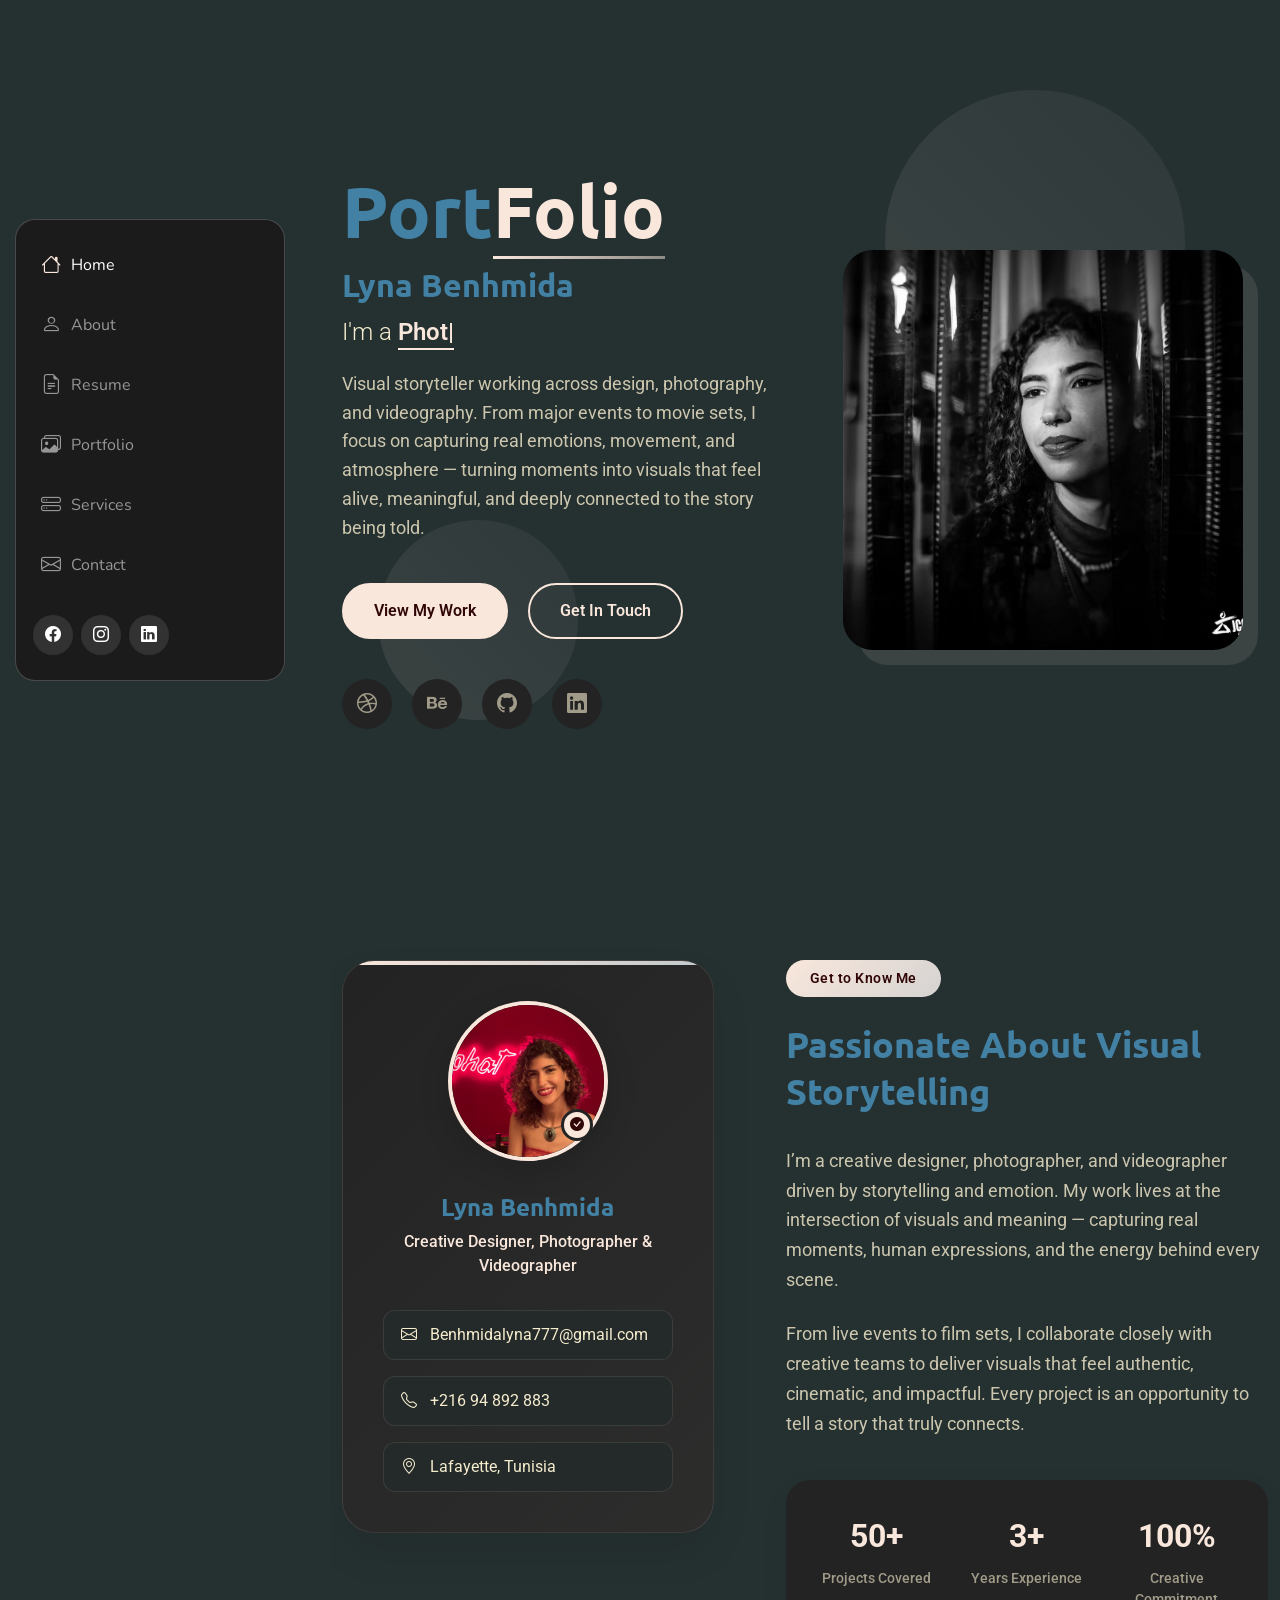
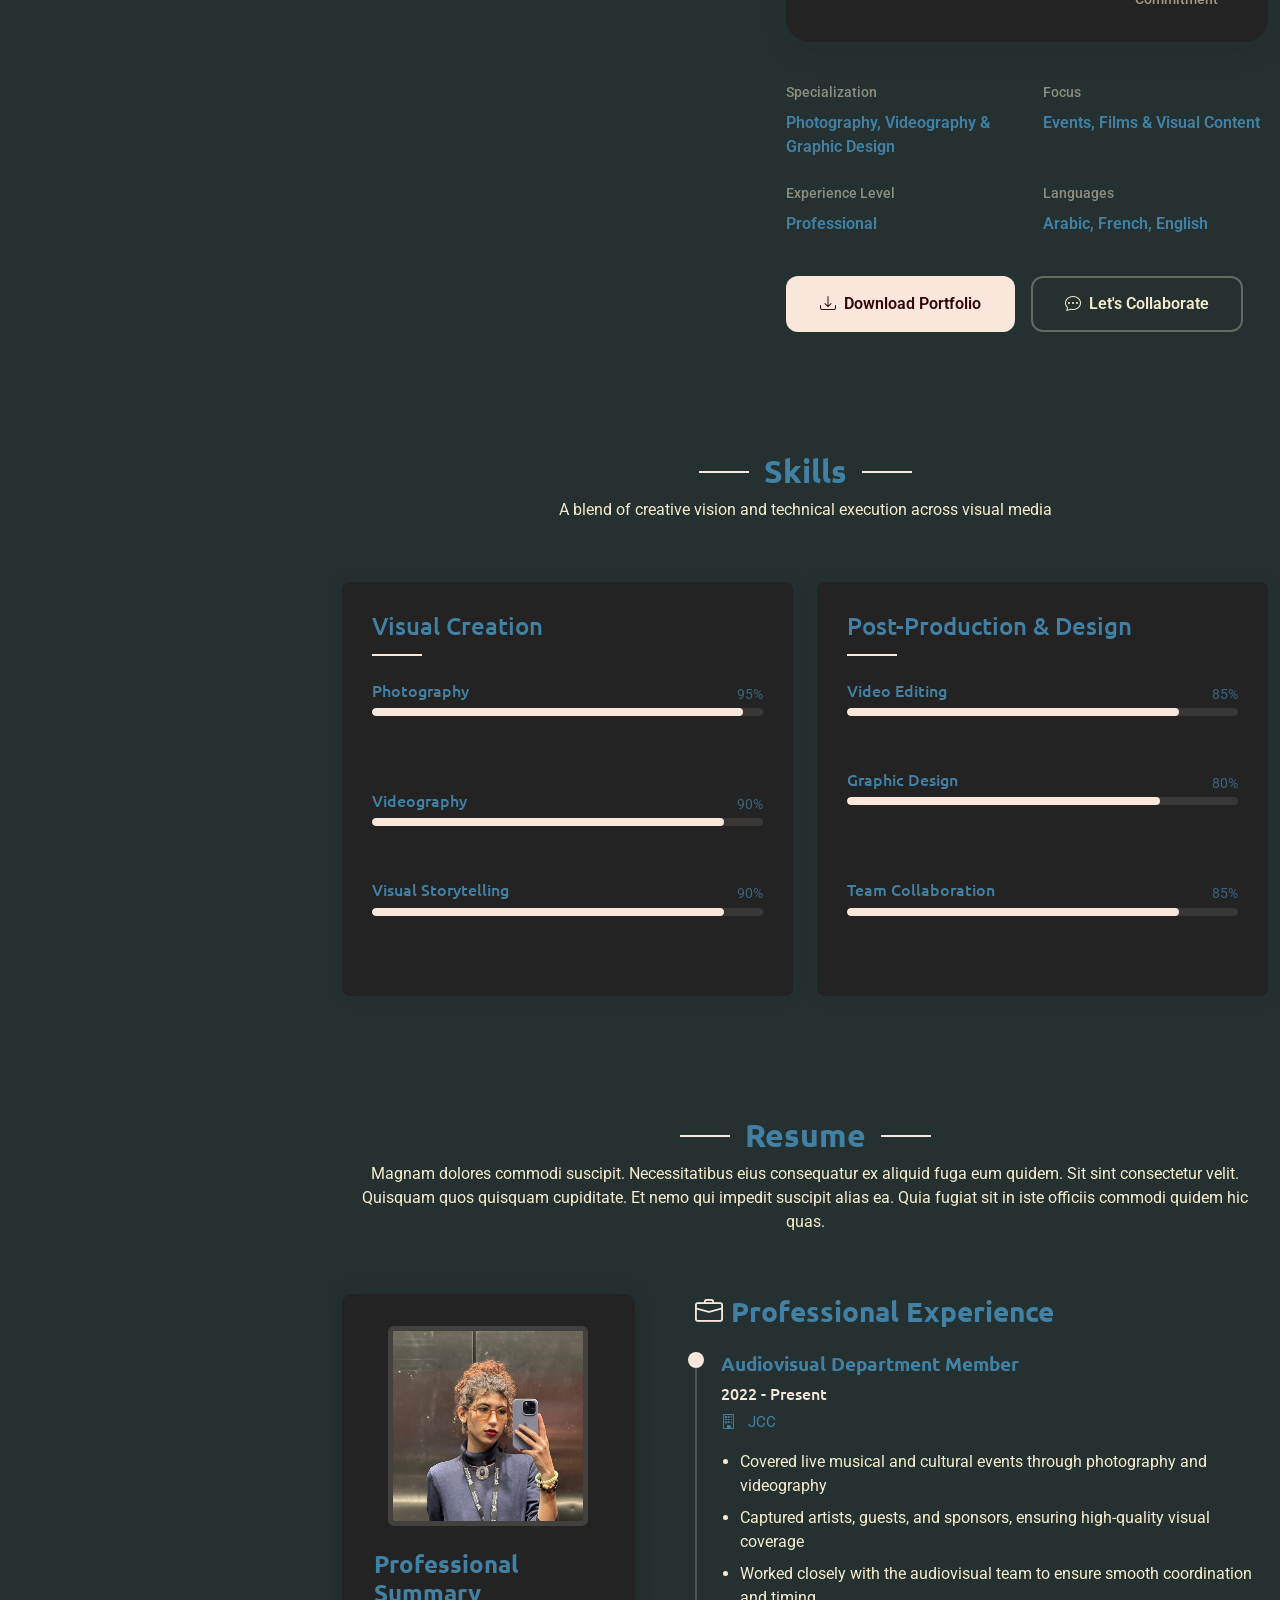
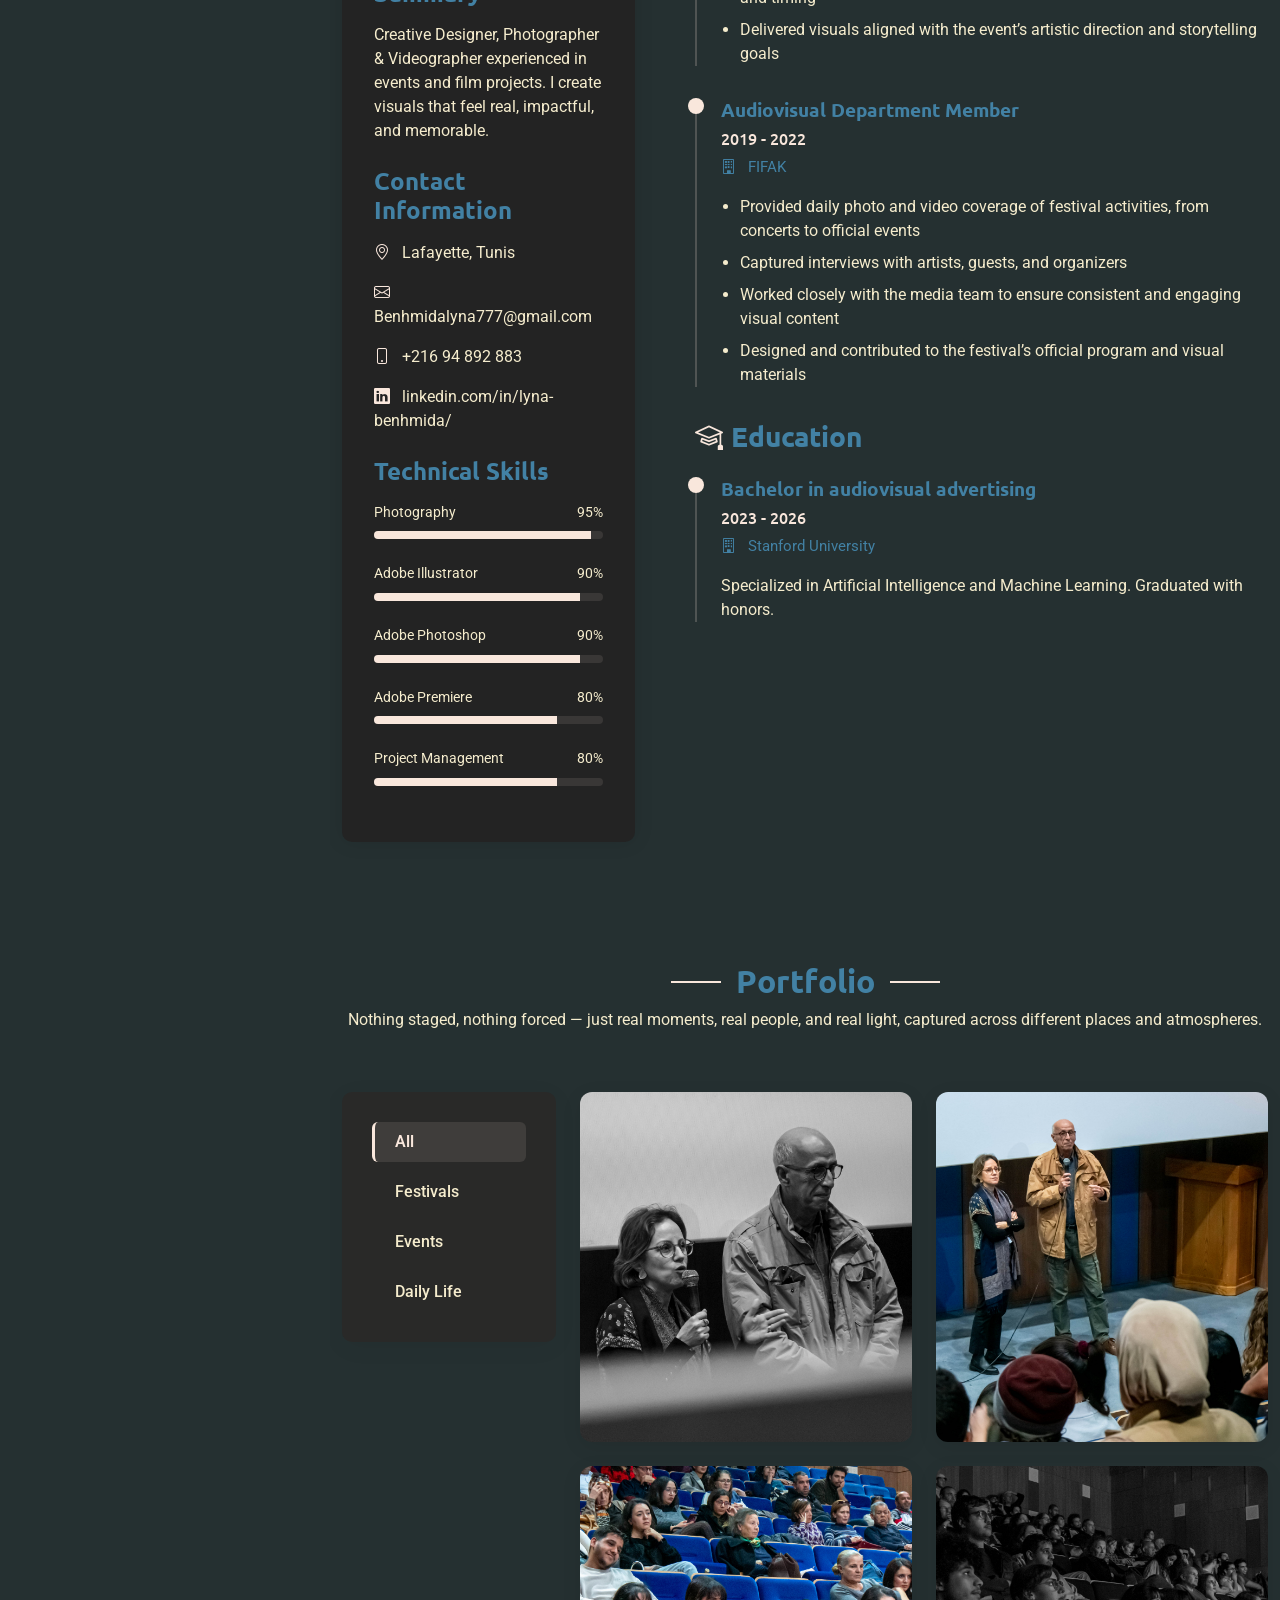
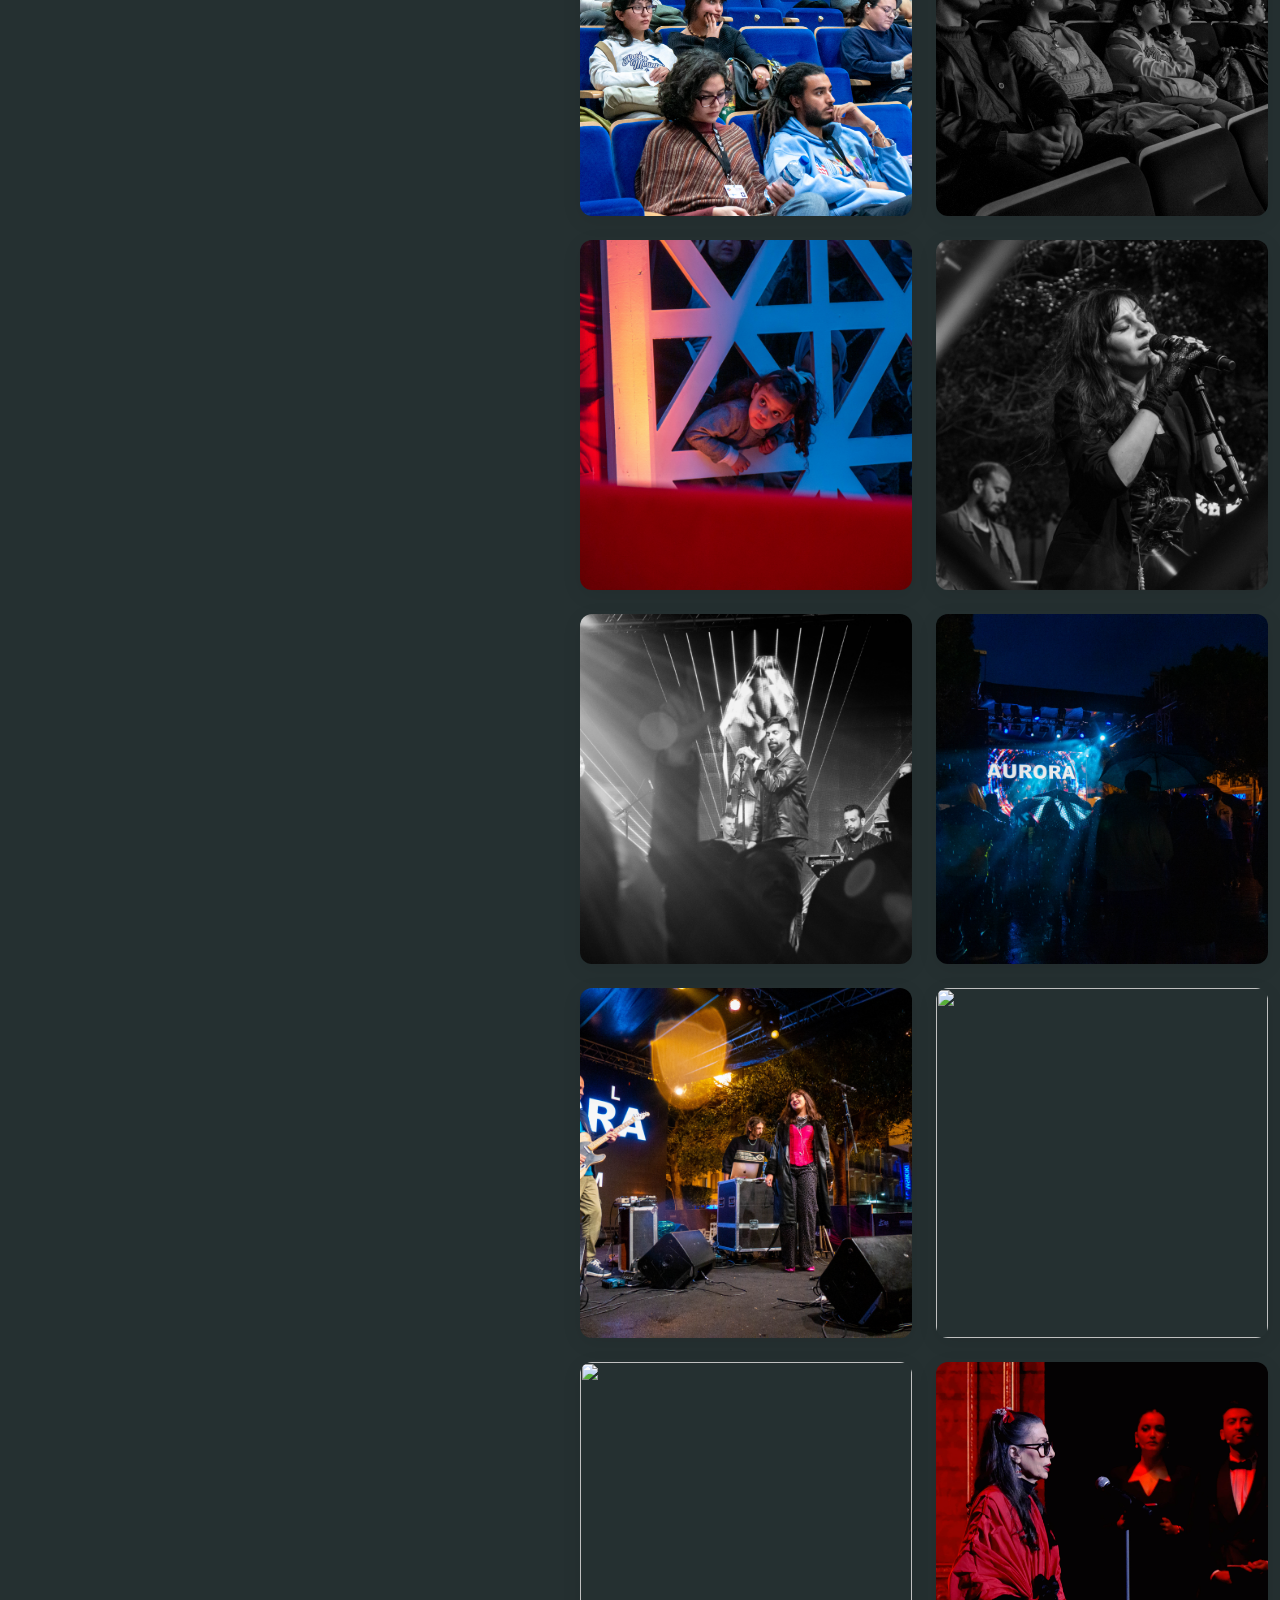
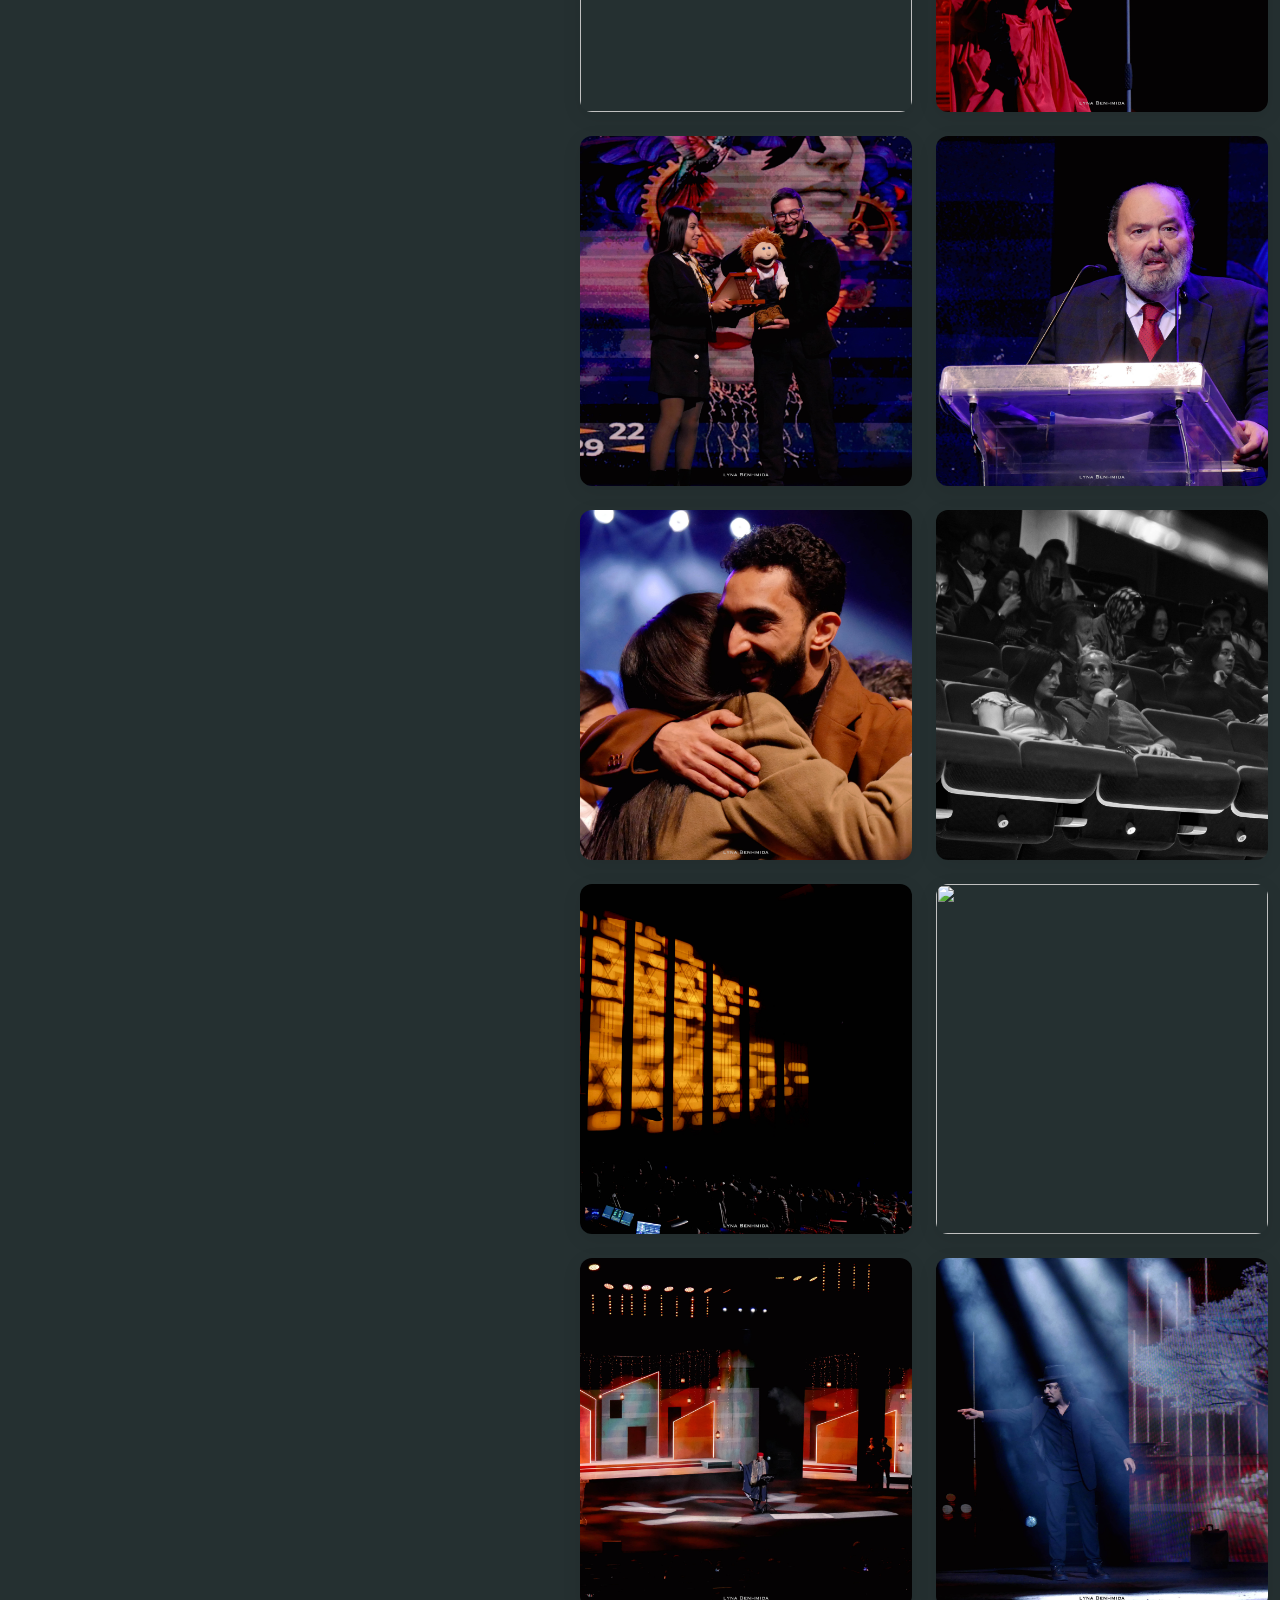
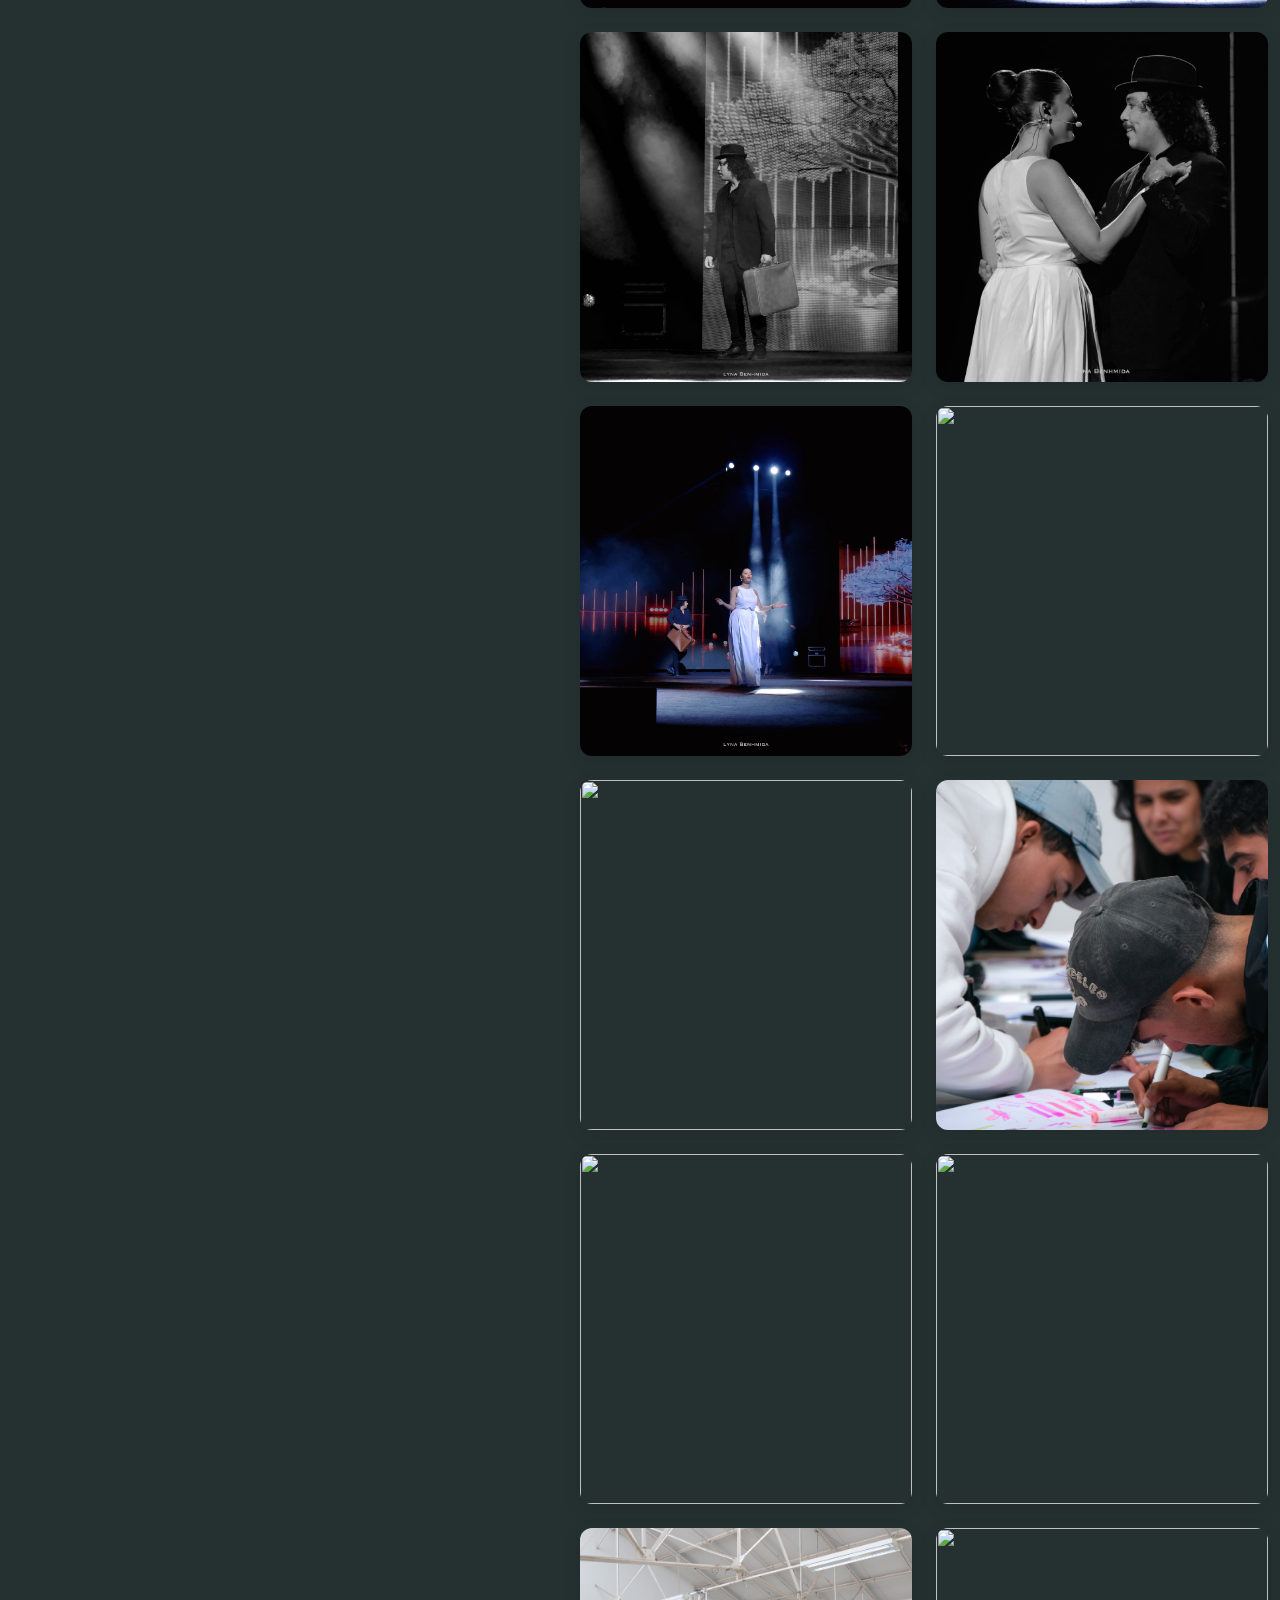
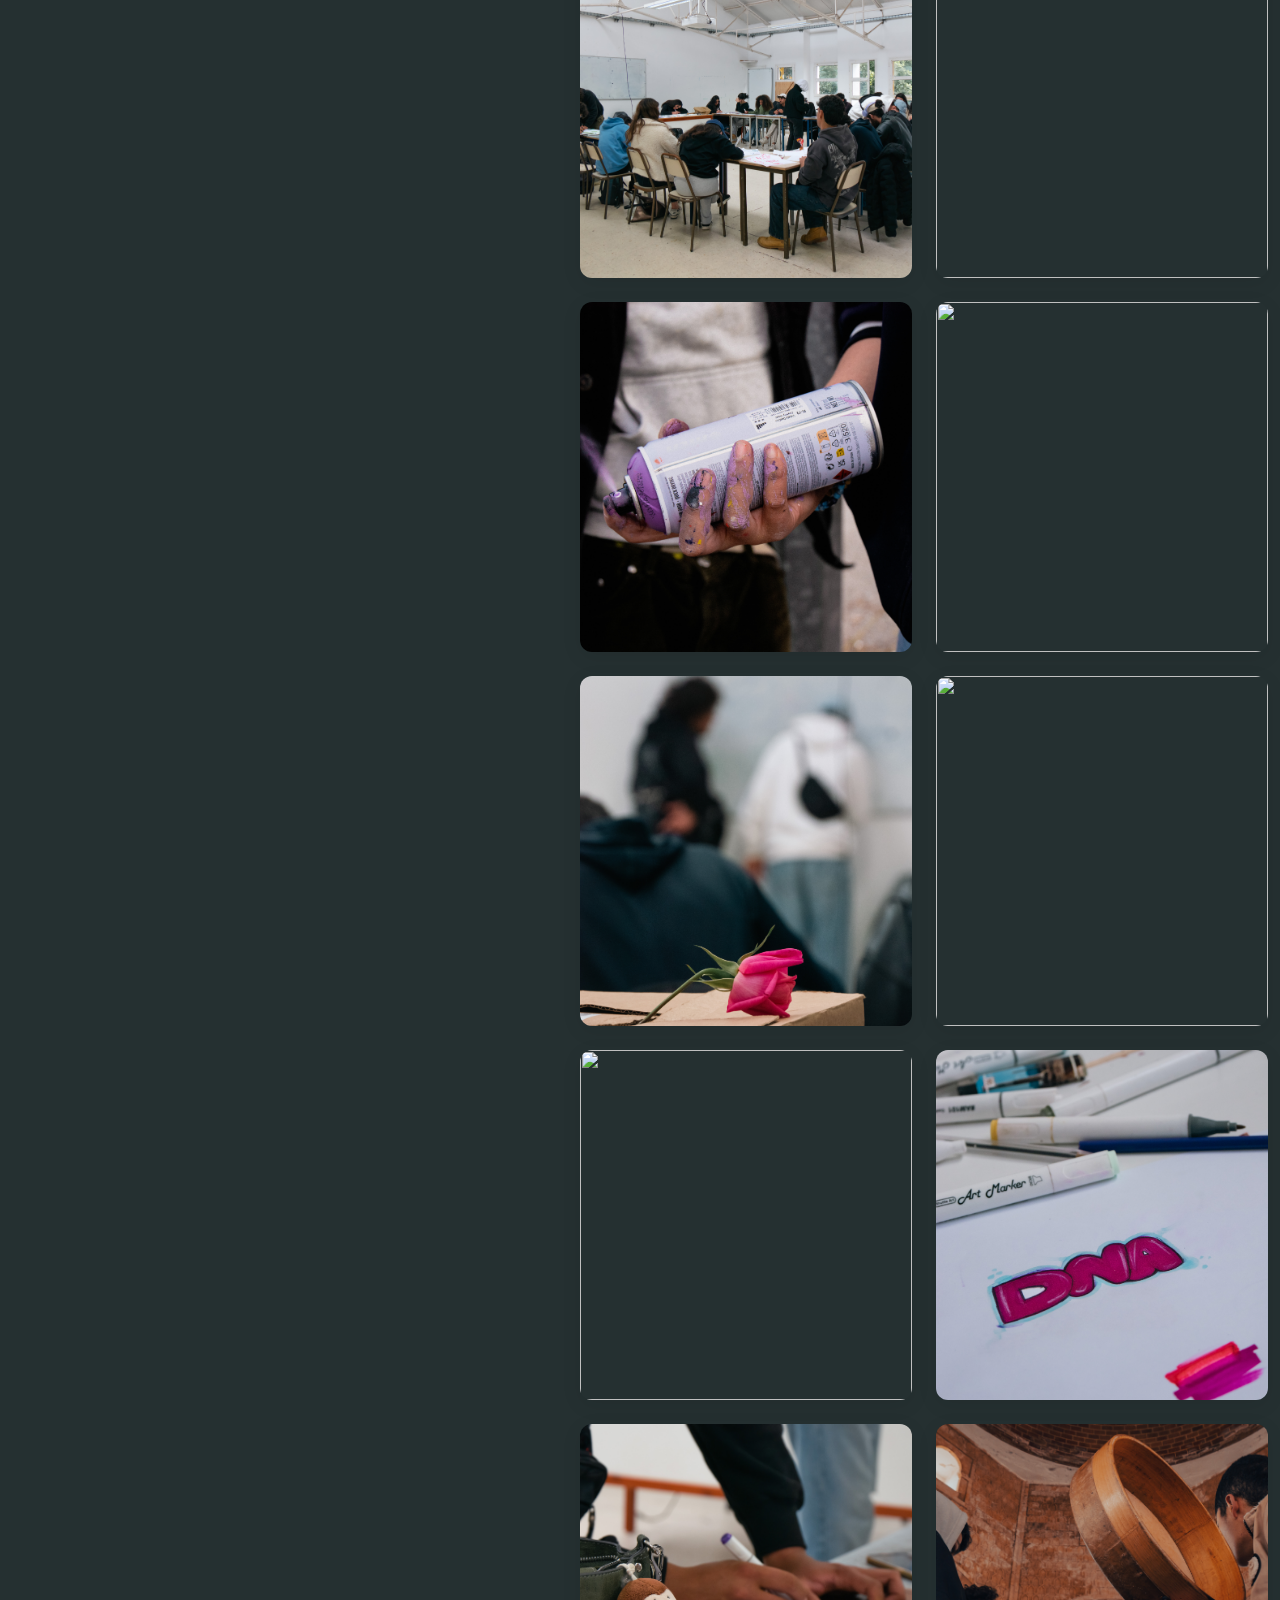
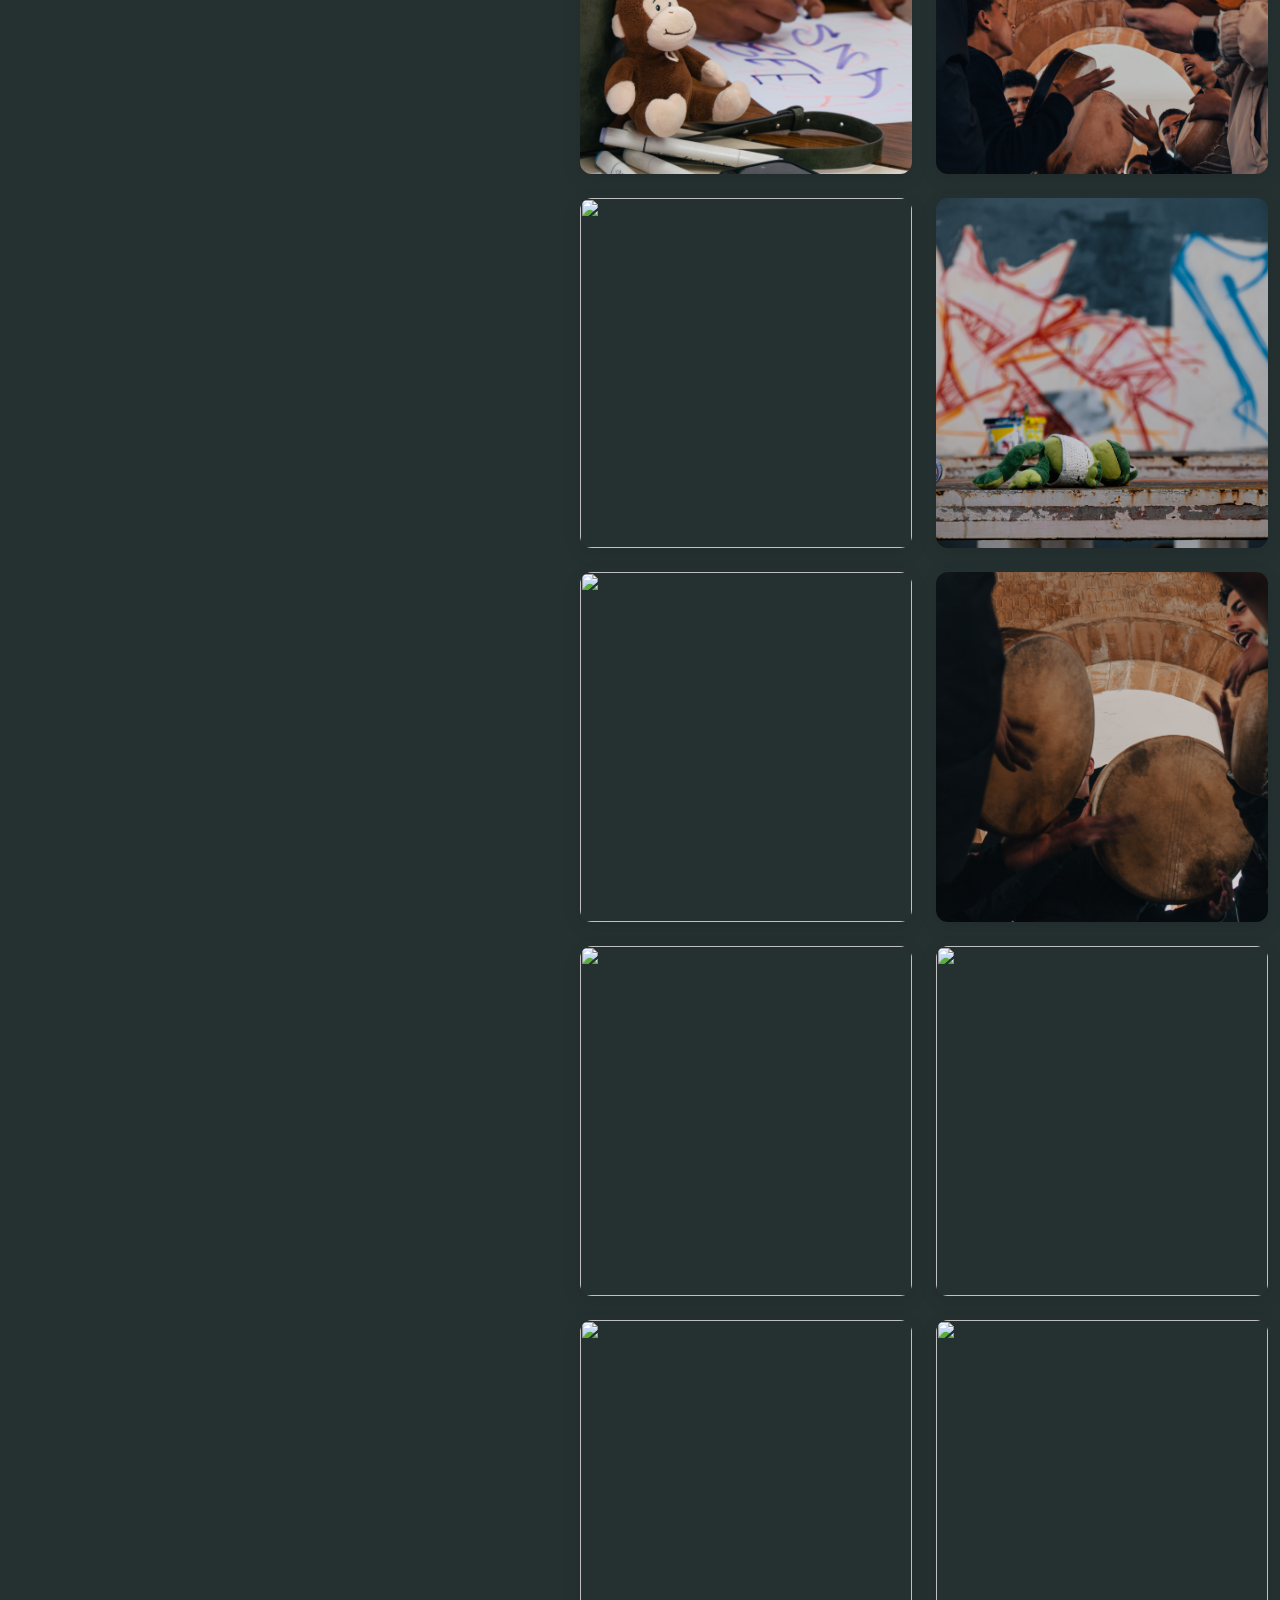
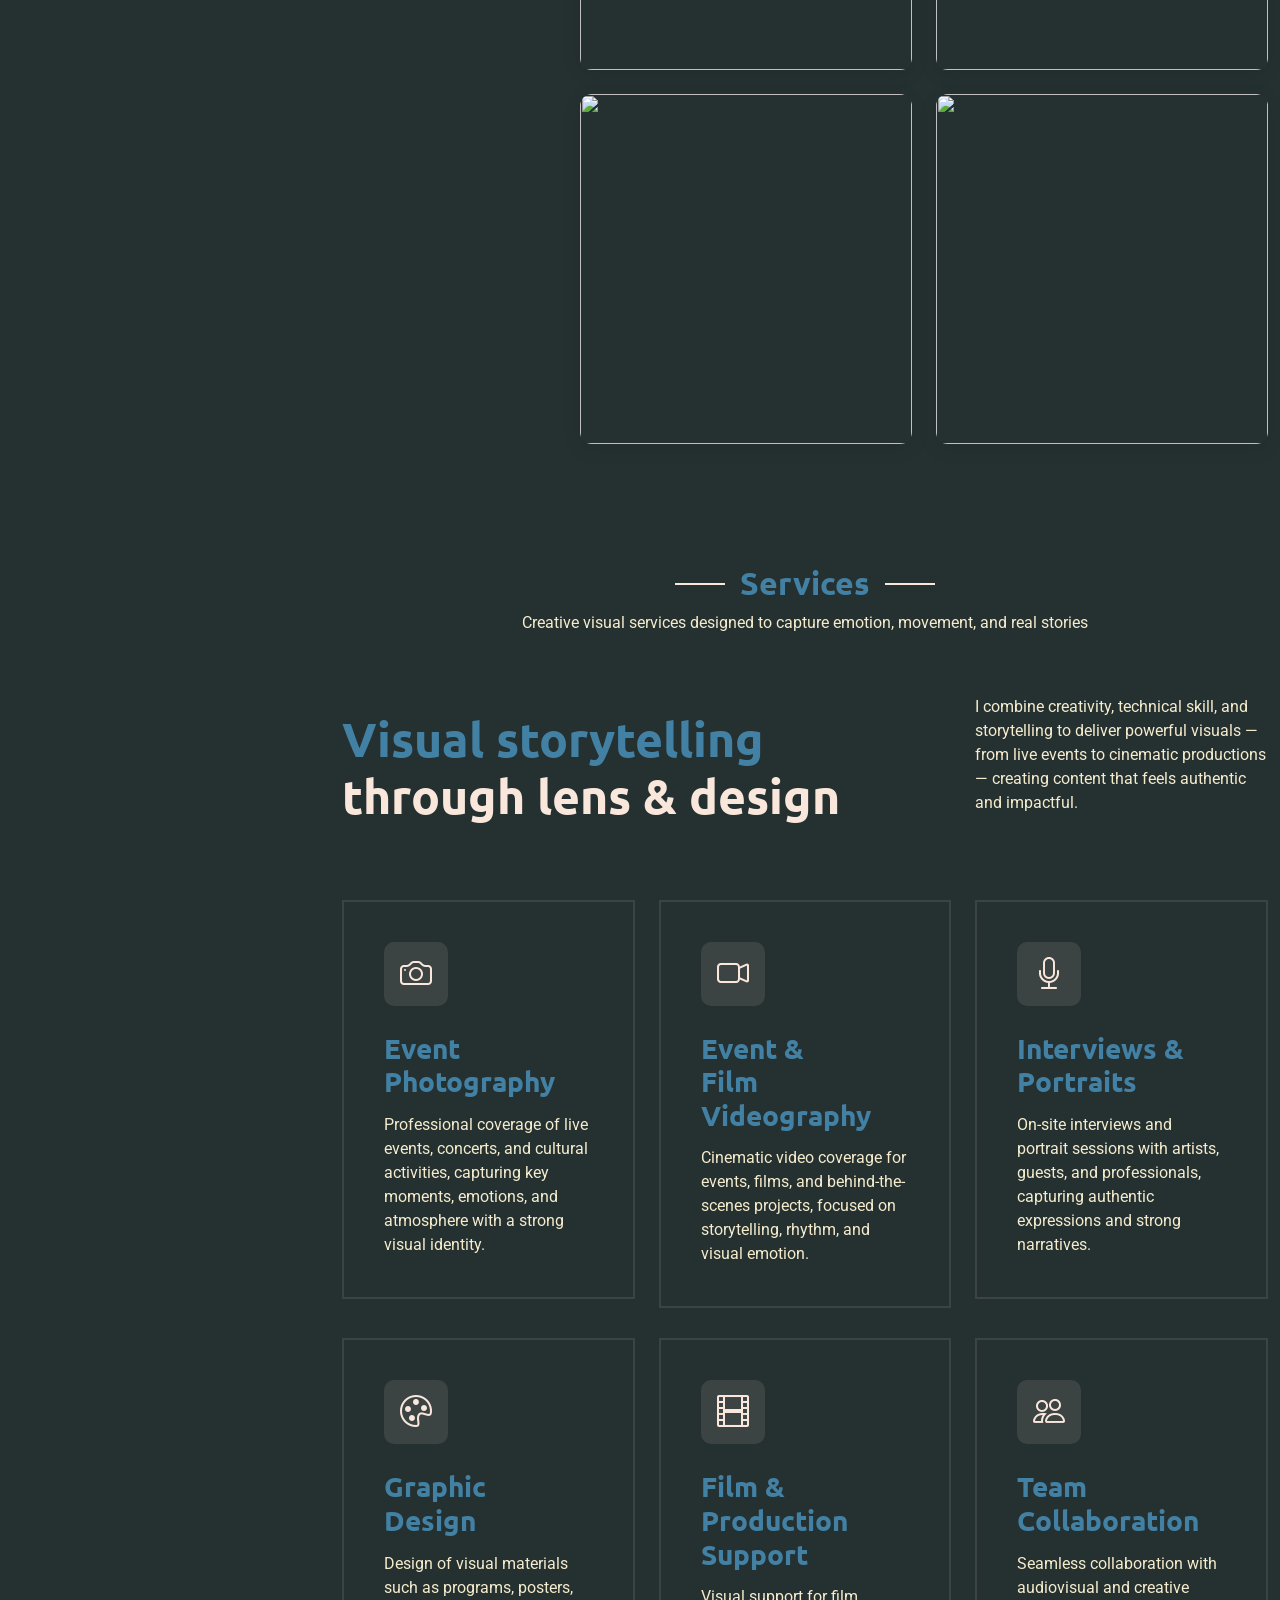
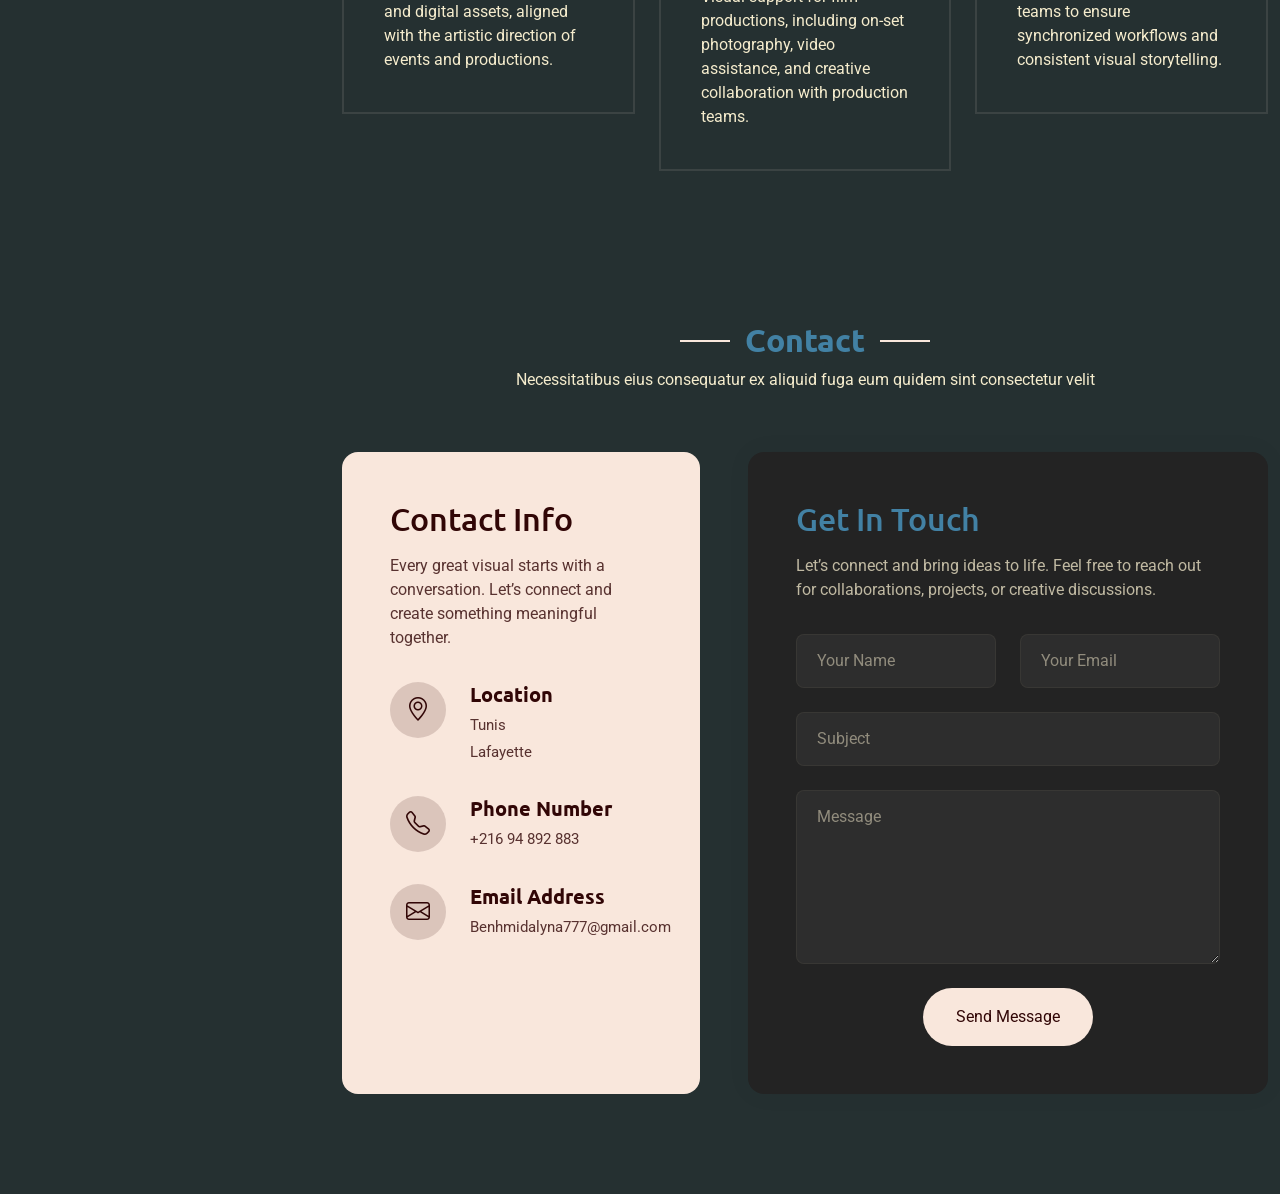
==== commit 0de5955c: "SOCIQL LINKS" ====
--- a/index.html
+++ b/index.html
@@ -72,10 +72,10 @@
       </nav>
 
       <div class="social-links text-center">
-        <a href="#" class="twitter"><i class="bi bi-twitter-x"></i></a>
-        <a href="#" class="facebook"><i class="bi bi-facebook"></i></a>
-        <a href="#" class="instagram"><i class="bi bi-instagram"></i></a>
-        <a href="#" class="linkedin"><i class="bi bi-linkedin"></i></a>
+        
+        <a href="https://www.facebook.com/lina.benhmida.9" class="facebook"><i class="bi bi-facebook"></i></a>
+        <a href="https://www.instagram.com/lyna.escobar/" class="instagram"><i class="bi bi-instagram"></i></a>
+        <a href="https://www.linkedin.com/in/lyna-benhmida/" class="linkedin"><i class="bi bi-linkedin"></i></a>
       </div>
 
     </div>
@@ -110,10 +110,10 @@
                 </div>
 
                 <div class="social-links">
-                  <a href="#"><i class="bi bi-dribbble"></i></a>
-                  <a href="#"><i class="bi bi-behance"></i></a>
-                  <a href="#"><i class="bi bi-github"></i></a>
-                  <a href="#"><i class="bi bi-linkedin"></i></a>
+                  <a href="https://dribbble.com/lynaescobar" class="dribbble"><i class="bi bi-dribbble"></i></a>
+                  <a href="https://www.behance.net/lynaescobar" class="behance"><i class="bi bi-behance"></i></a>
+                  <a href="https://github.com/lynaescobar" class="github"><i class="bi bi-github"></i></a>
+                  <a href="https://www.linkedin.com/in/lyna-benhmida/" class="linkedin"><i class="bi bi-linkedin"></i></a>
                 </div>
               </div>
             </div>
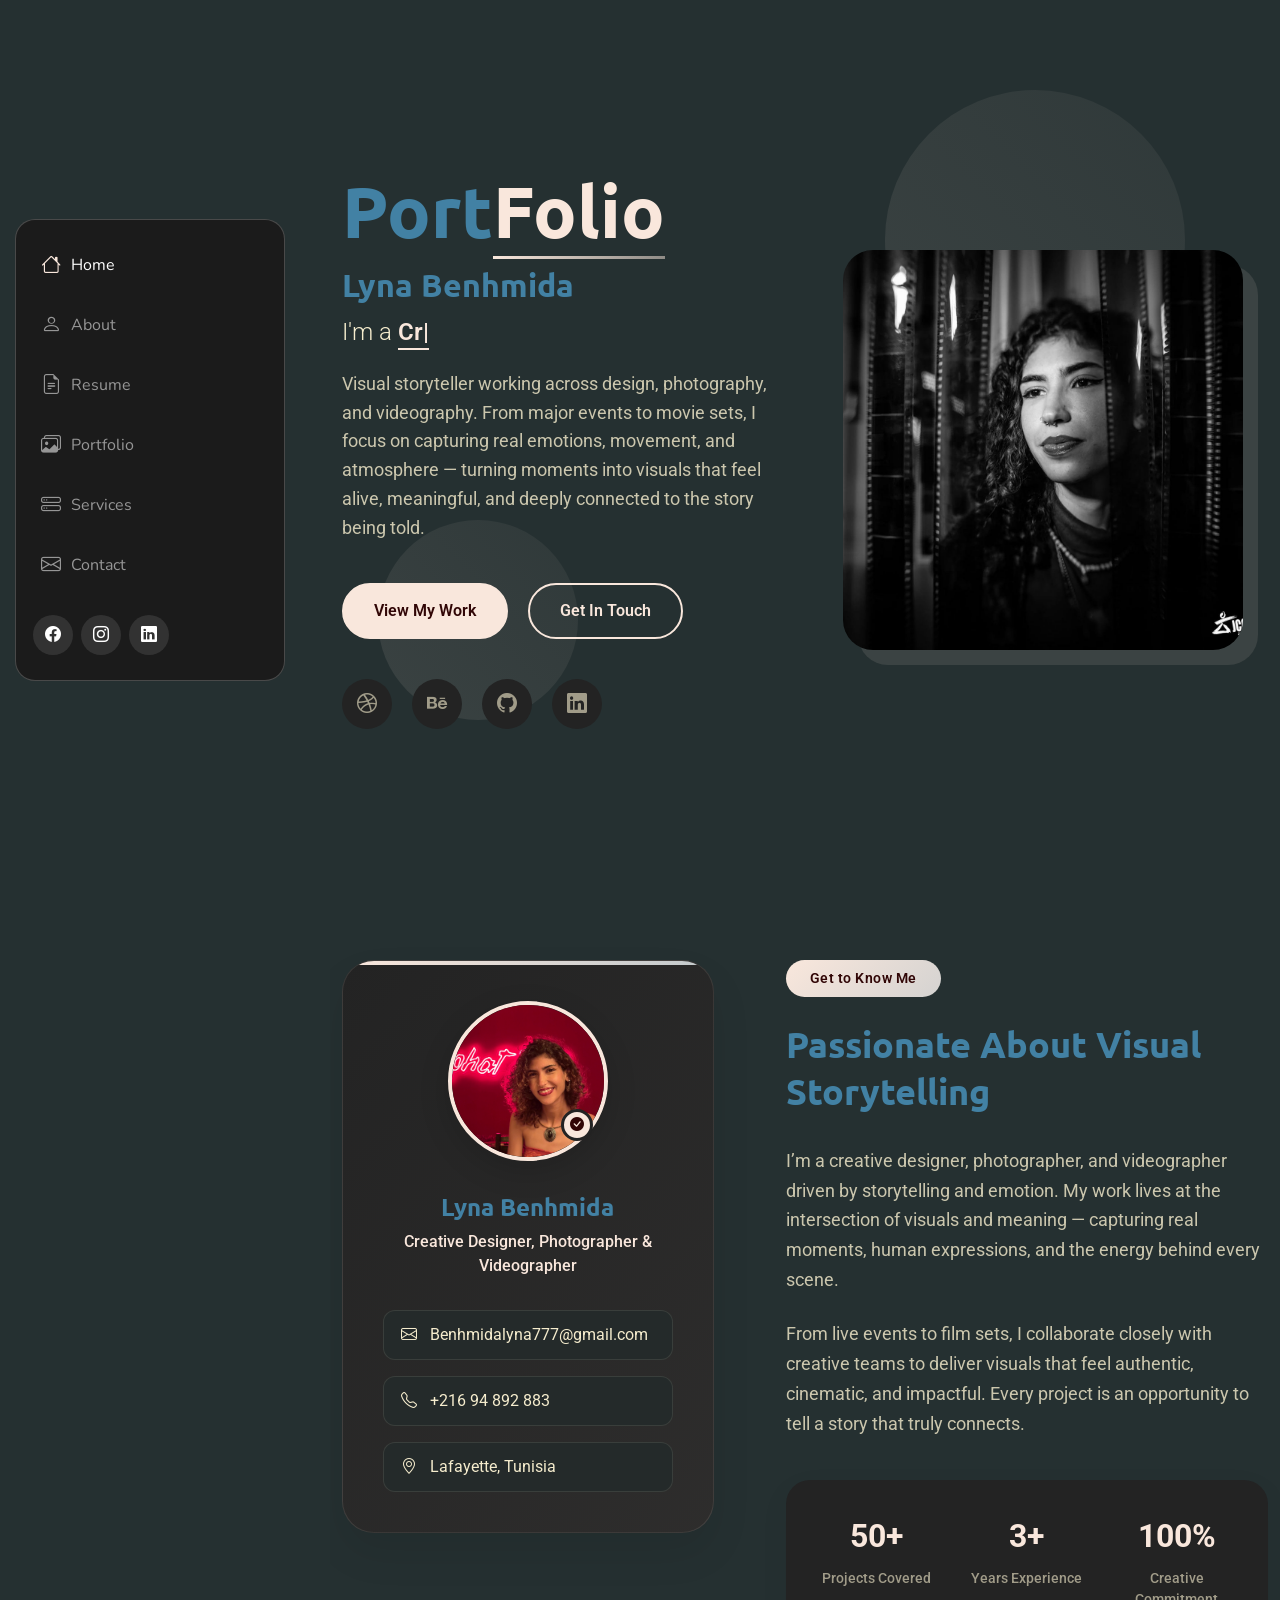
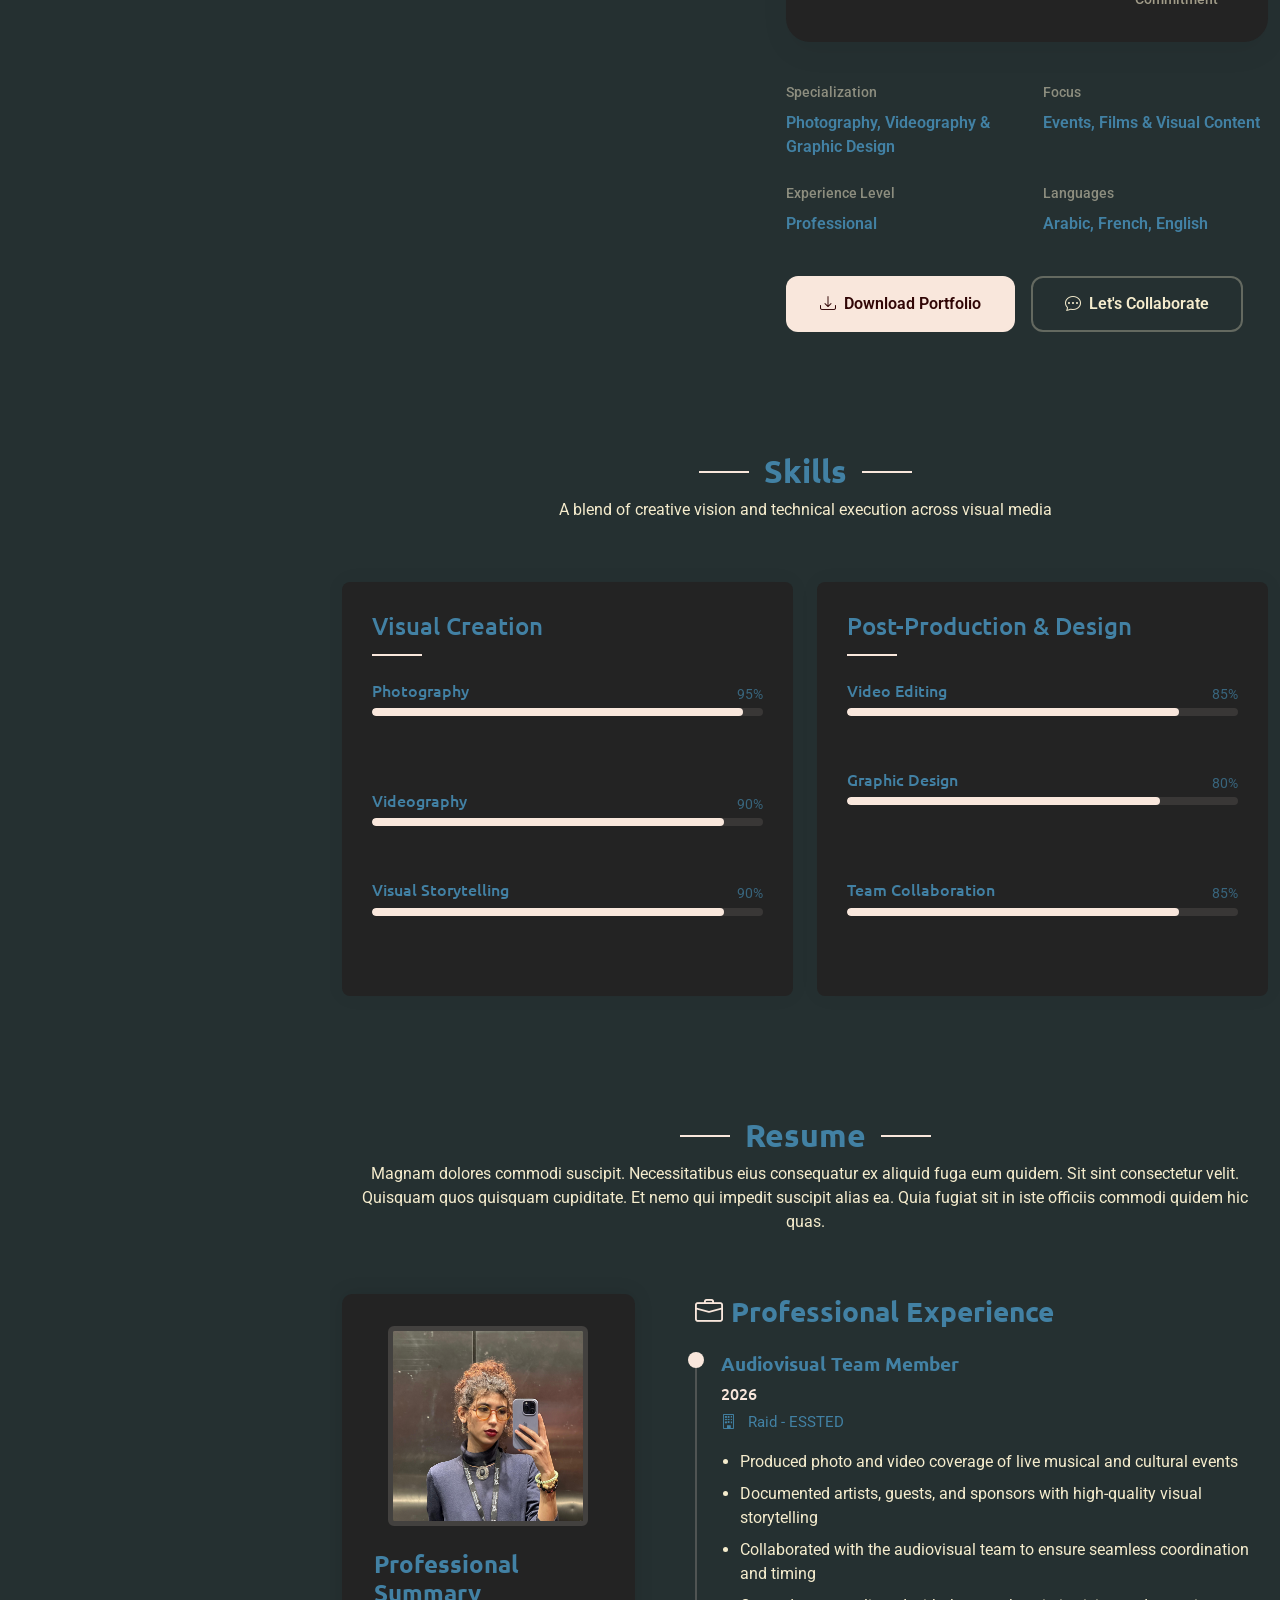
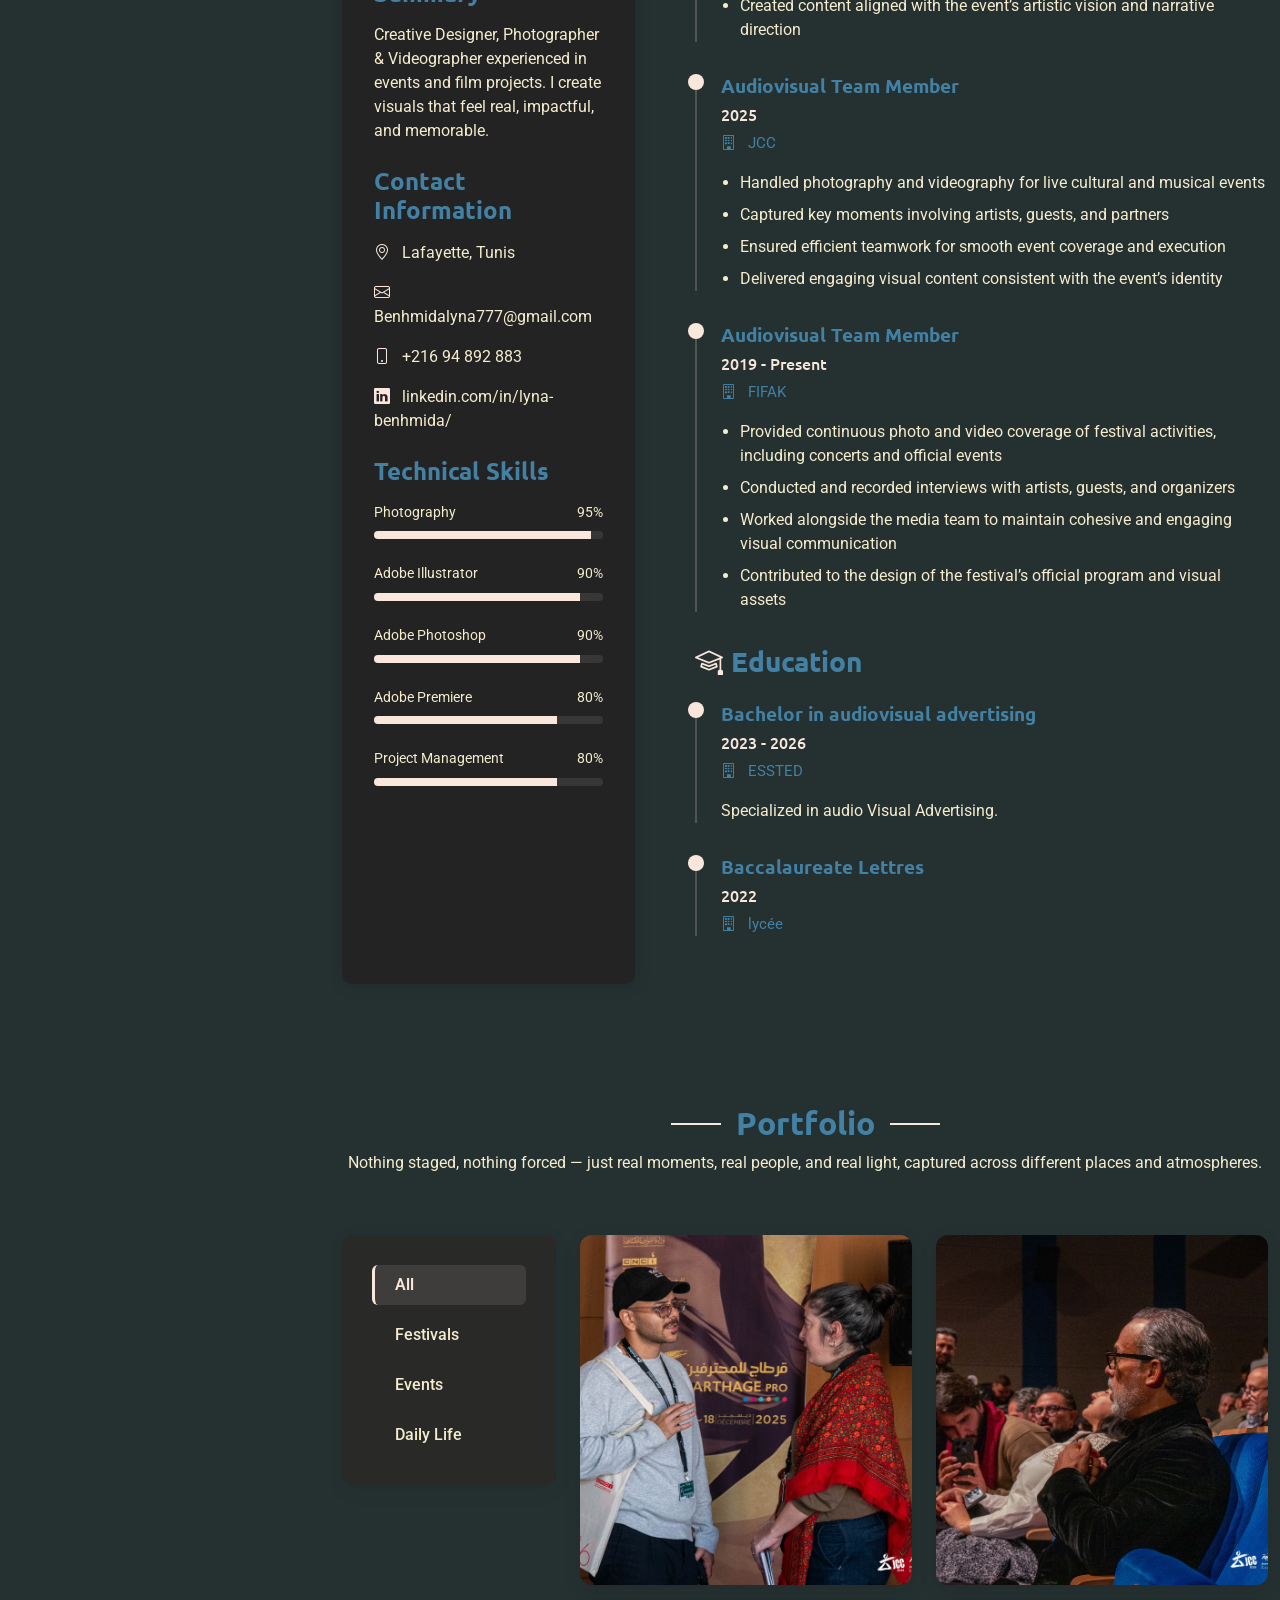
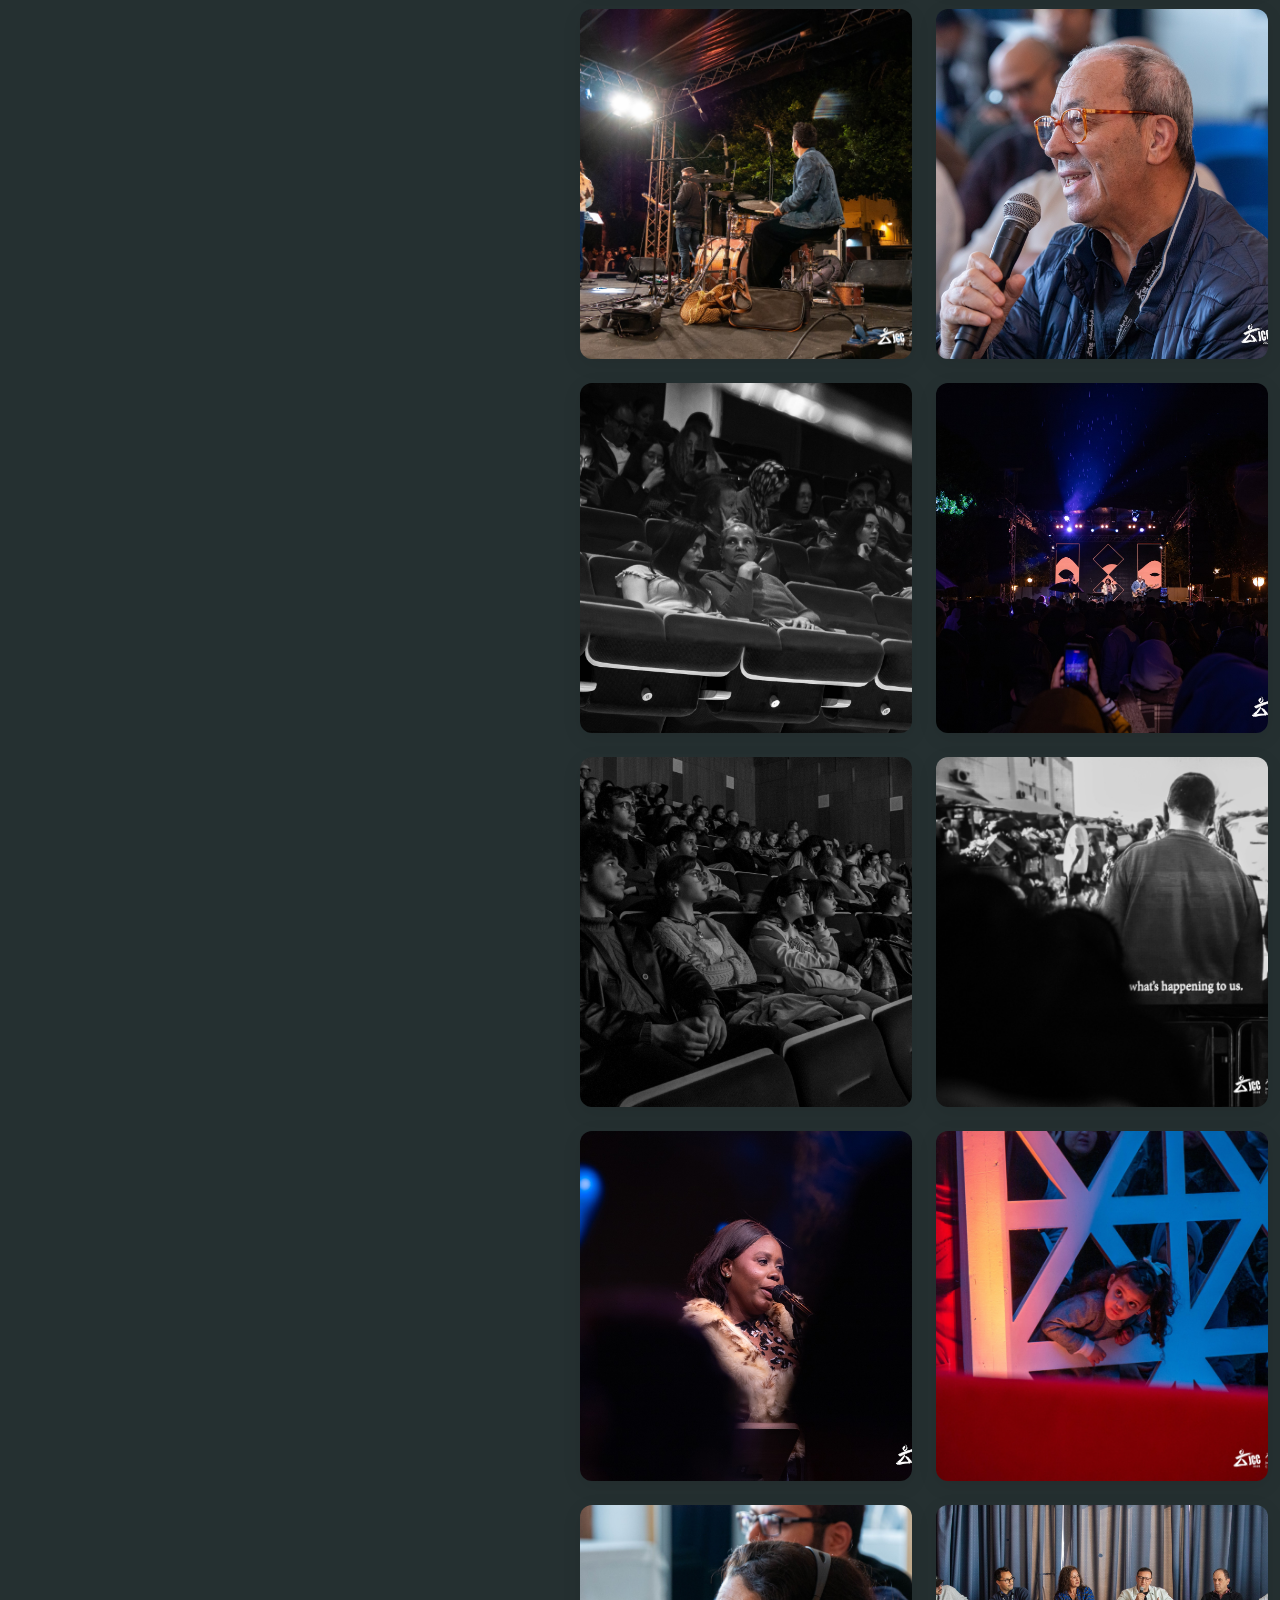
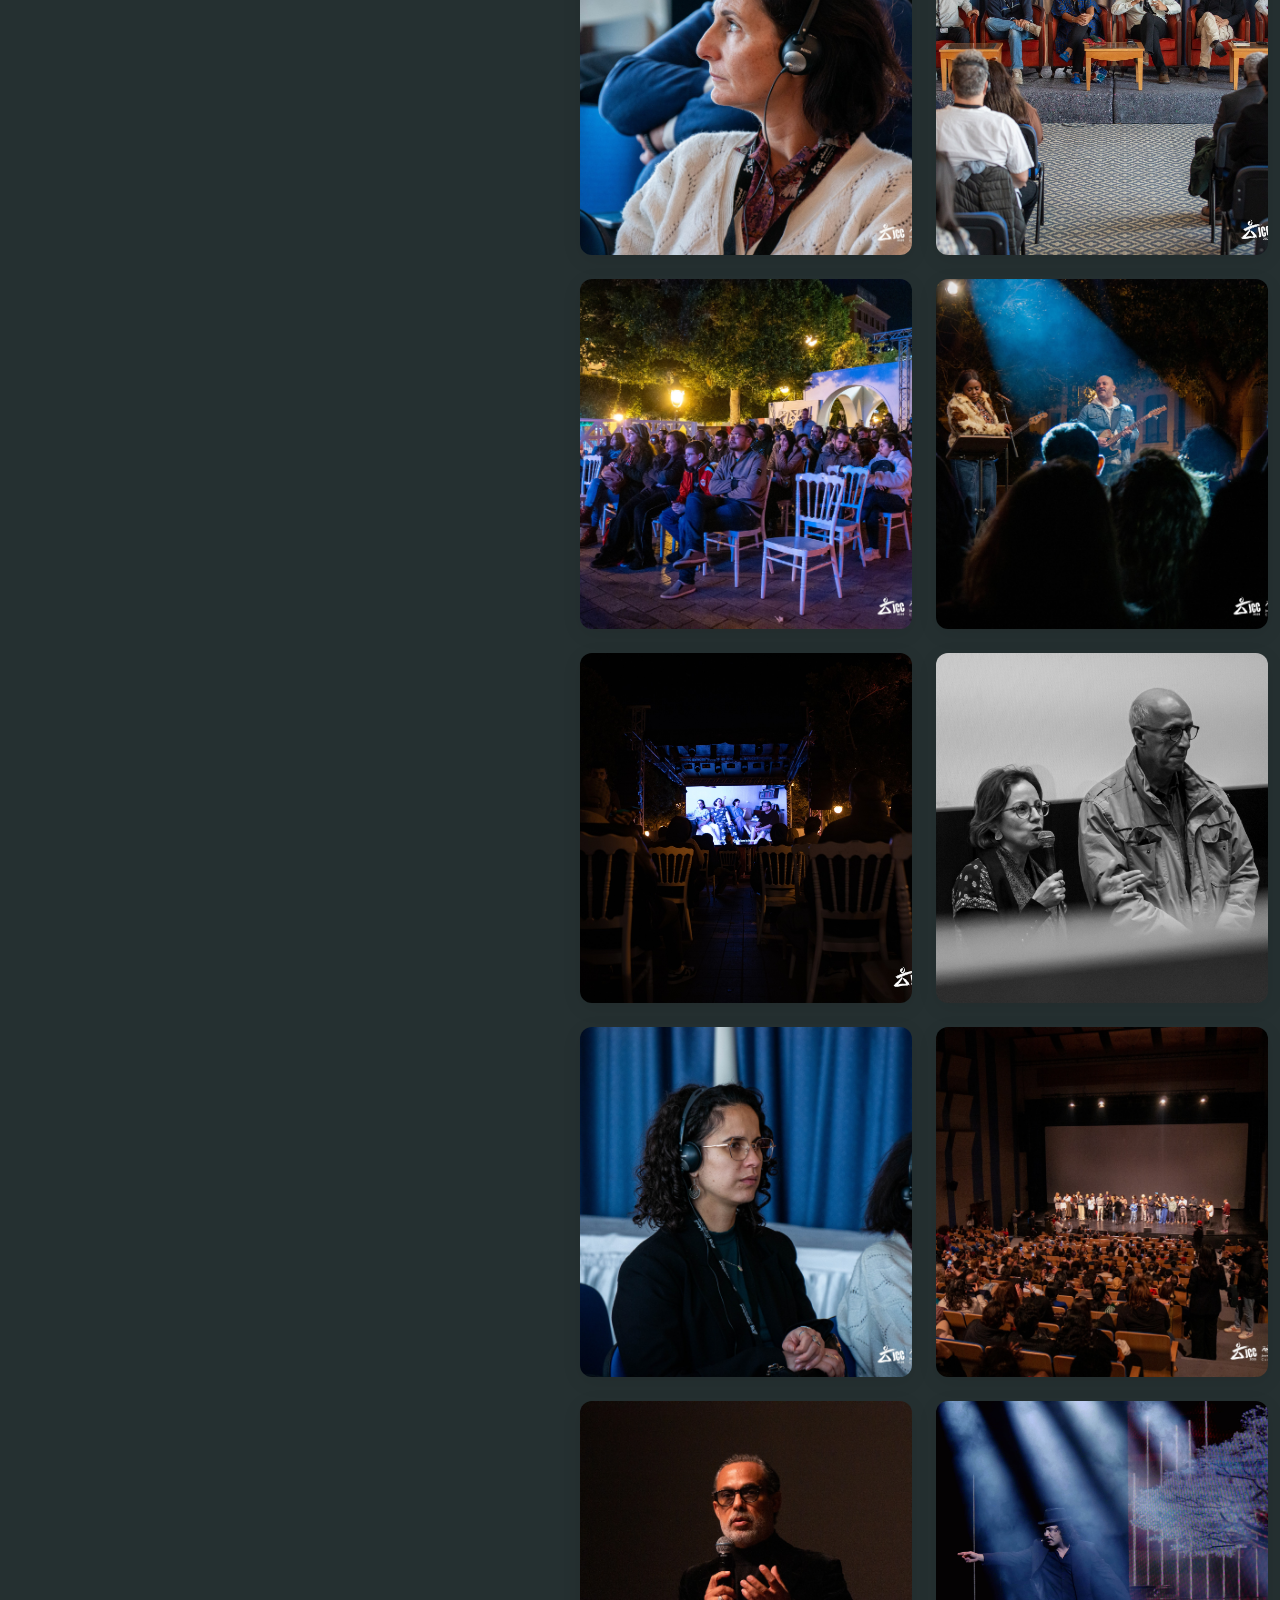
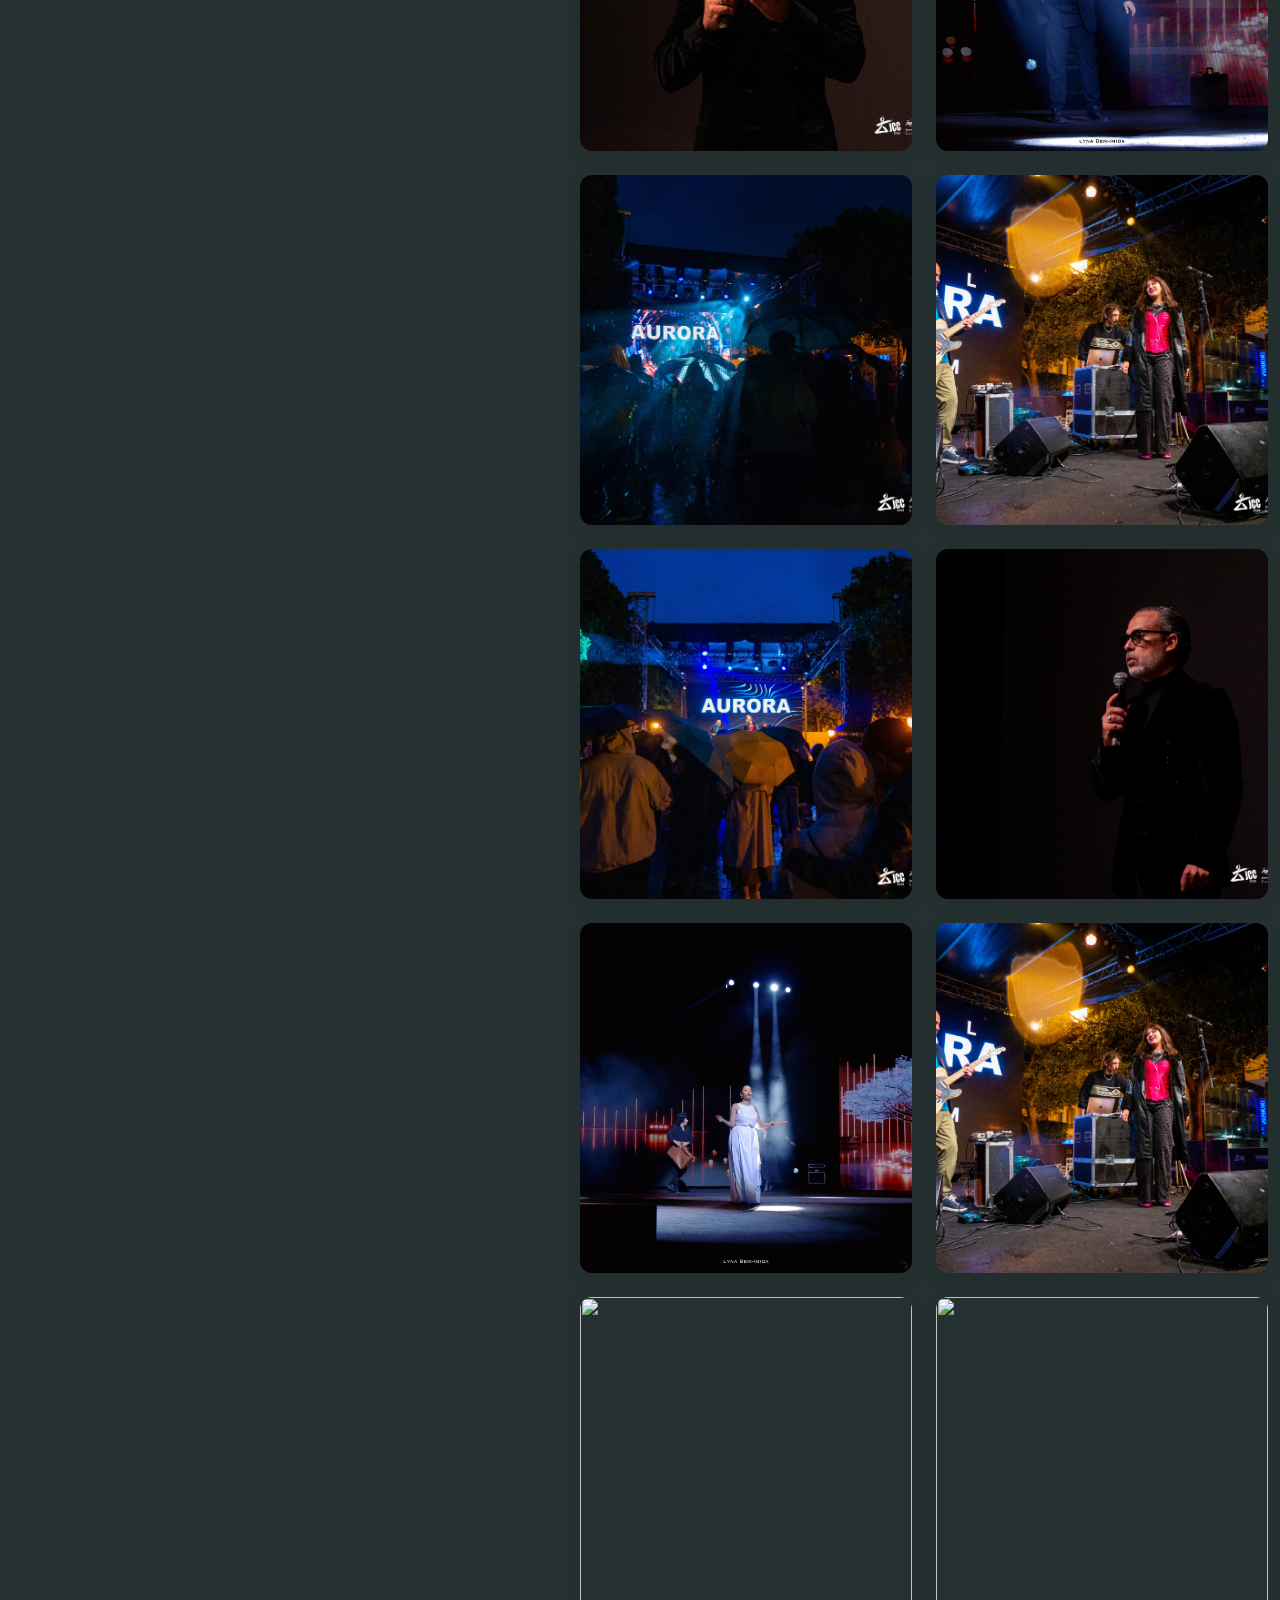
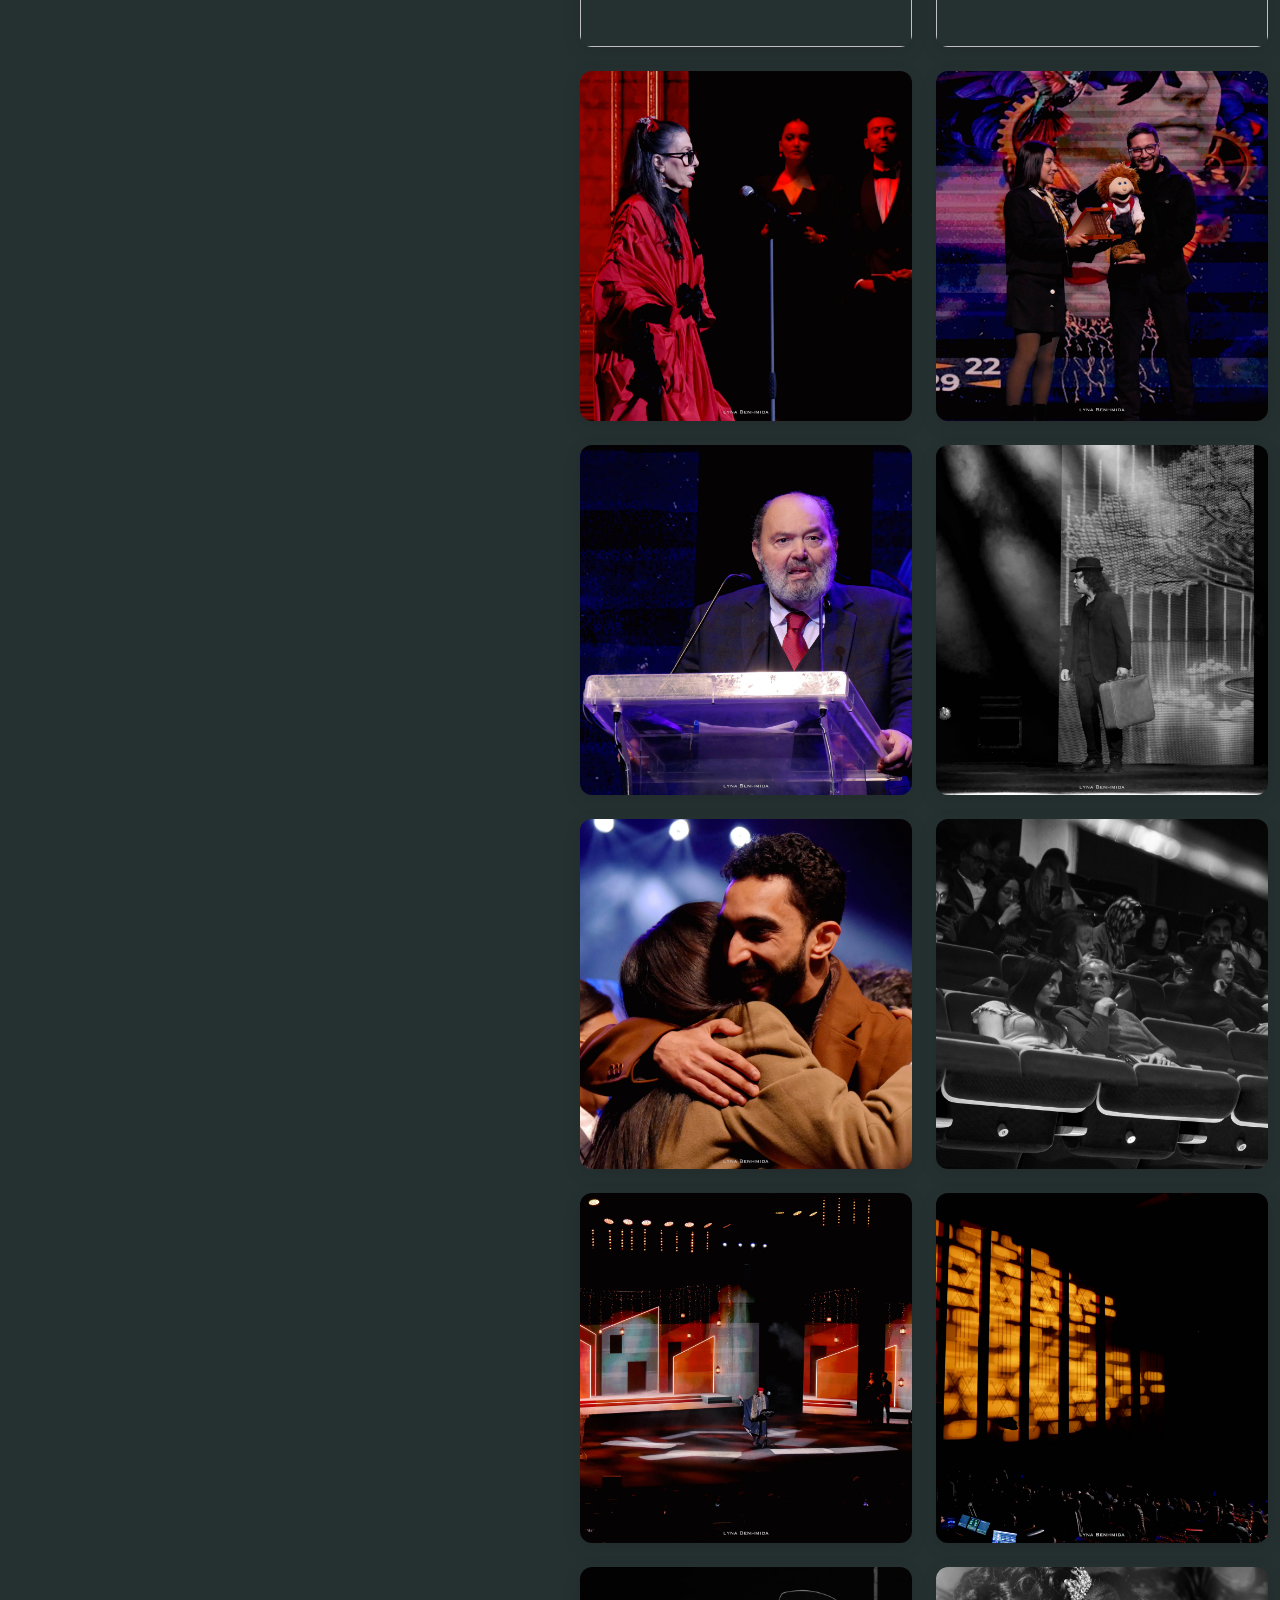
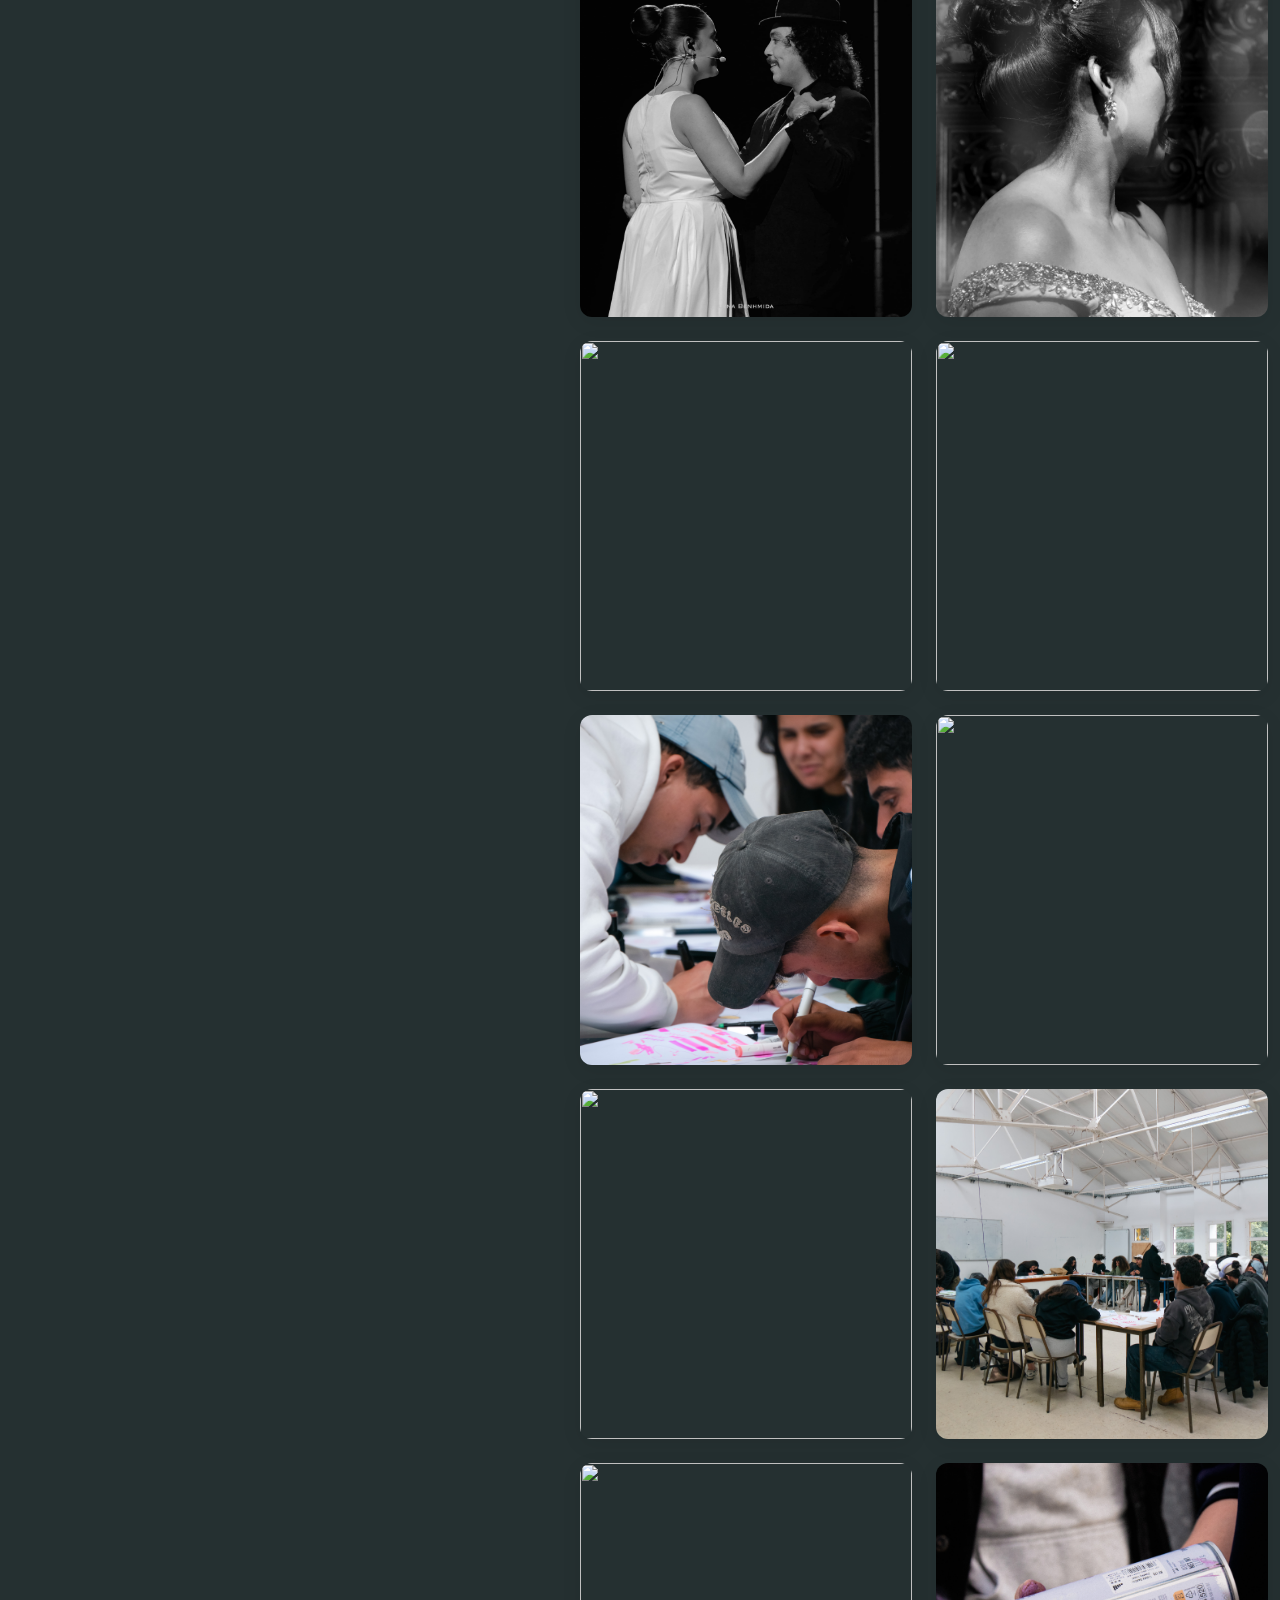
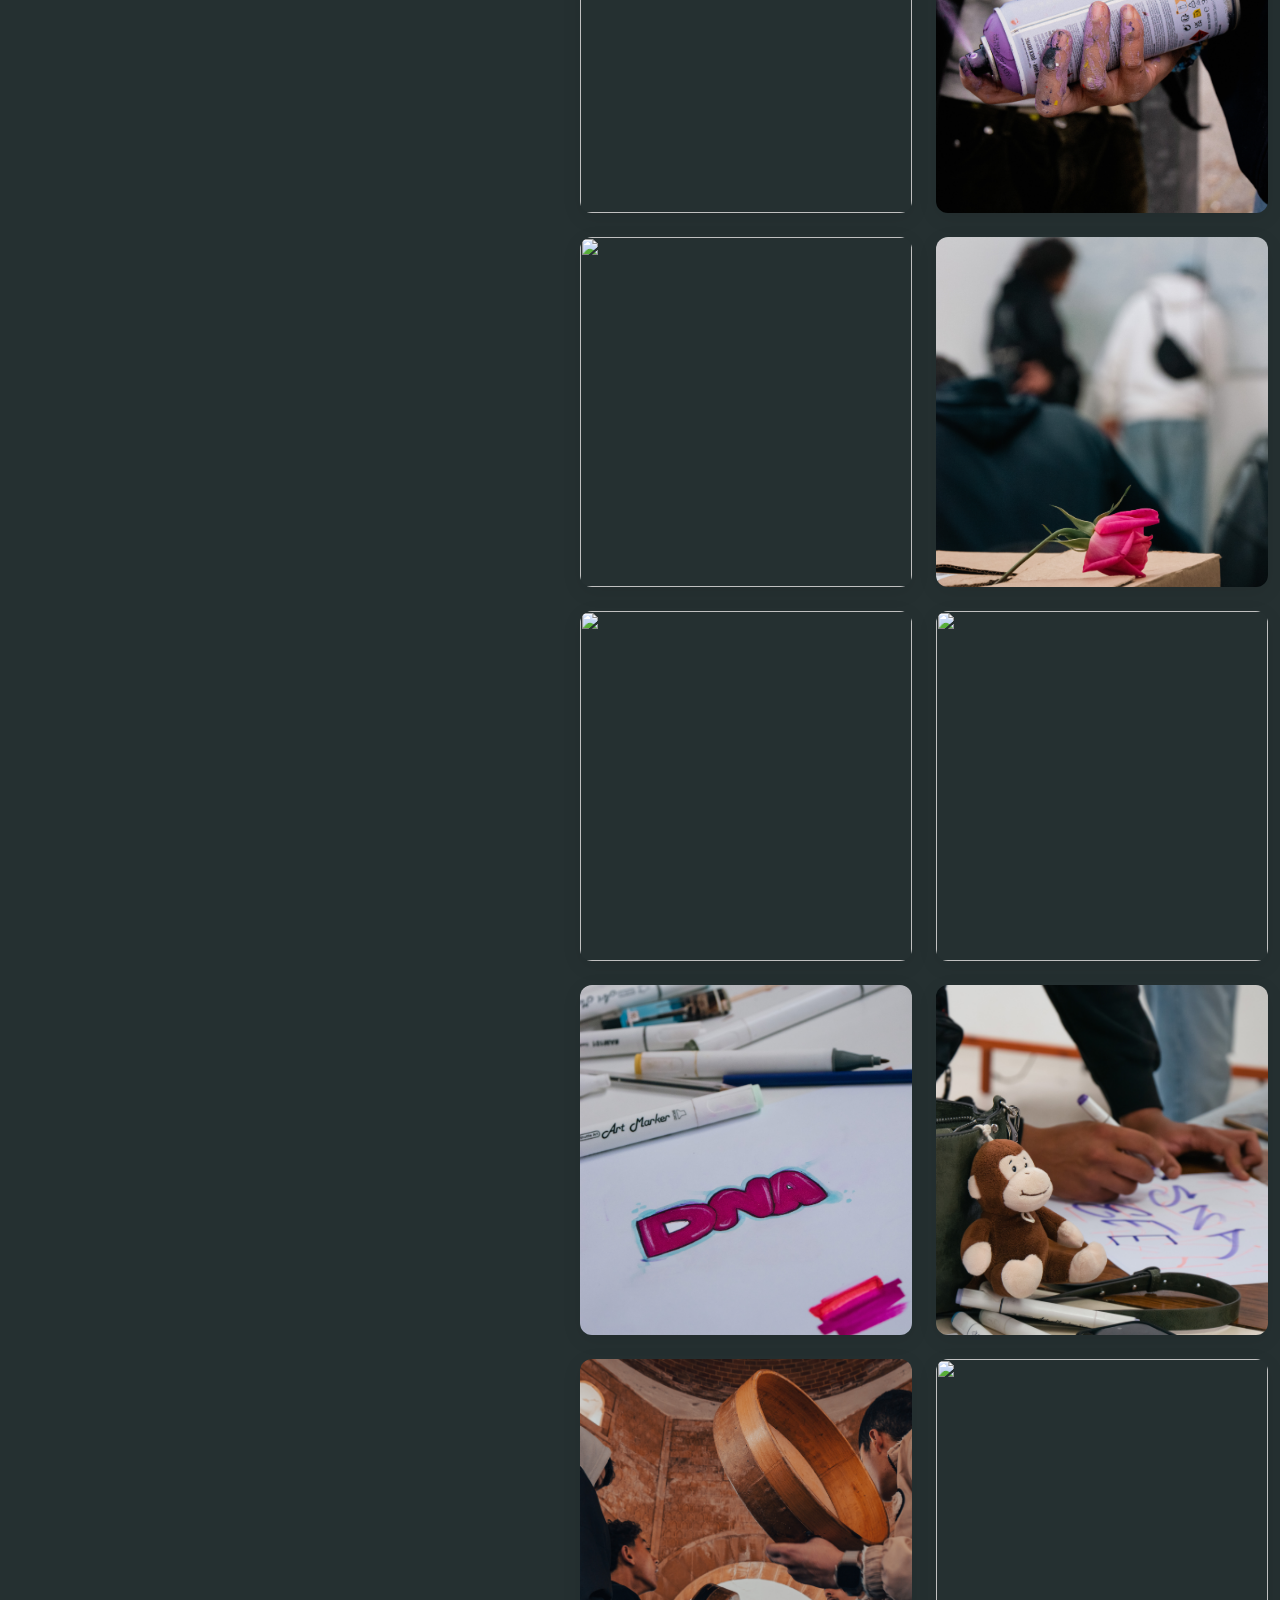
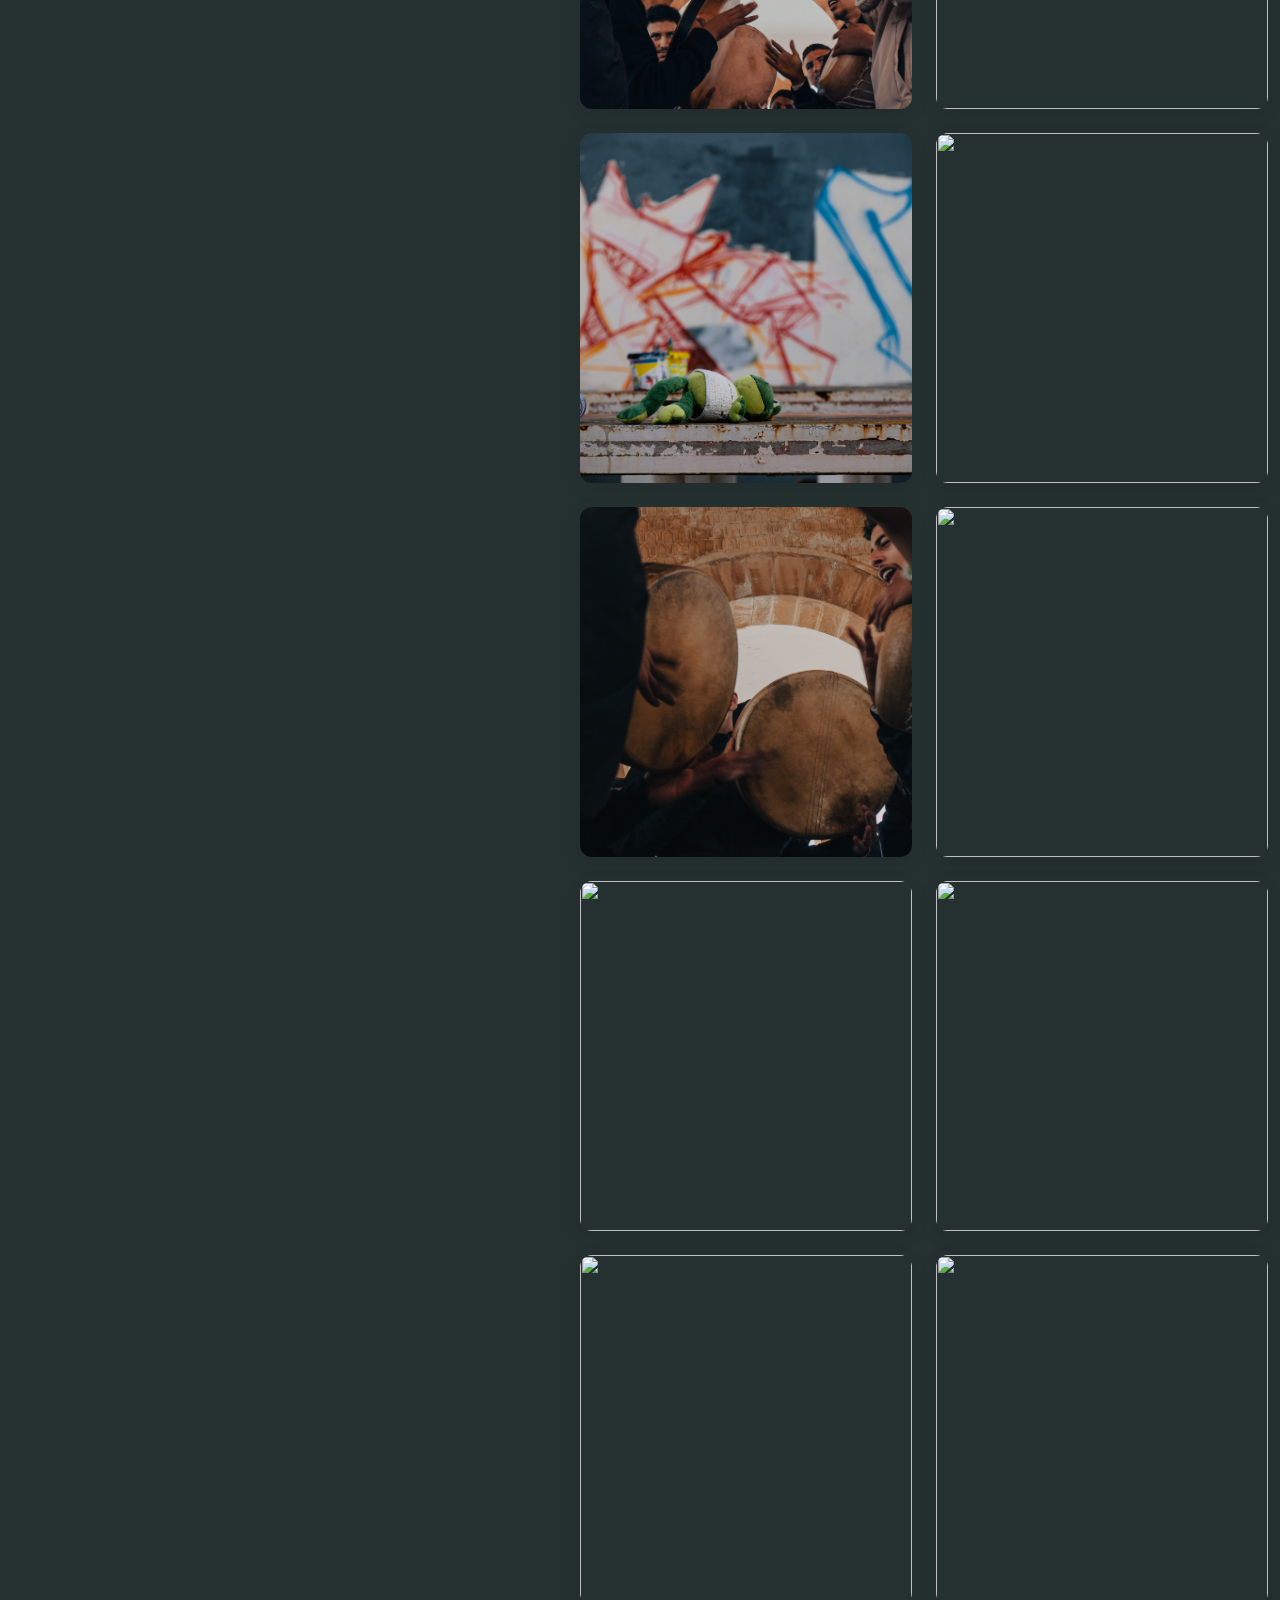
==== commit 9c25f5f9: "adj" ====
--- a/index.html
+++ b/index.html
@@ -488,40 +488,56 @@
             <!-- Experience Section -->
             <div class="resume-section" data-aos="fade-up">
               <h3><i class="bi bi-briefcase me-2"></i>Professional Experience</h3>
-
 <div class="resume-item">
-  <h4>Audiovisual Department Member</h4>
-  <h5>2022 - Present</h5>
+  <h4>Audiovisual Team Member</h4>
+  <h5>2026</h5>
+  <p class="company"><i class="bi bi-building"></i> Raid - ESSTED</p>
+  <ul>
+    <li>Produced photo and video coverage of live musical and cultural events</li>
+    <li>Documented artists, guests, and sponsors with high-quality visual storytelling</li>
+    <li>Collaborated with the audiovisual team to ensure seamless coordination and timing</li>
+    <li>Created content aligned with the event’s artistic vision and narrative direction</li>
+  </ul>
+</div>
+
+<div class="resume-item">
+  <h4>Audiovisual Team Member</h4>
+  <h5>2025</h5>
   <p class="company"><i class="bi bi-building"></i> JCC</p>
   <ul>
-    <li>Covered live musical and cultural events through photography and videography</li>
-    <li>Captured artists, guests, and sponsors, ensuring high-quality visual coverage</li>
-    <li>Worked closely with the audiovisual team to ensure smooth coordination and timing</li>
-    <li>Delivered visuals aligned with the event’s artistic direction and storytelling goals</li>
+    <li>Handled photography and videography for live cultural and musical events</li>
+    <li>Captured key moments involving artists, guests, and partners</li>
+    <li>Ensured efficient teamwork for smooth event coverage and execution</li>
+    <li>Delivered engaging visual content consistent with the event’s identity</li>
   </ul>
 </div>
+
 <div class="resume-item">
-  <h4>Audiovisual Department Member</h4>
-  <h5>2019 - 2022</h5>
+  <h4>Audiovisual Team Member</h4>
+  <h5>2019 - Present</h5>
   <p class="company"><i class="bi bi-building"></i> FIFAK</p>
   <ul>
-    <li>Provided daily photo and video coverage of festival activities, from concerts to official events</li>
-    <li>Captured interviews with artists, guests, and organizers</li>
-    <li>Worked closely with the media team to ensure consistent and engaging visual content</li>
-    <li>Designed and contributed to the festival’s official program and visual materials</li>
+    <li>Provided continuous photo and video coverage of festival activities, including concerts and official events</li>
+    <li>Conducted and recorded interviews with artists, guests, and organizers</li>
+    <li>Worked alongside the media team to maintain cohesive and engaging visual communication</li>
+    <li>Contributed to the design of the festival’s official program and visual assets</li>
   </ul>
-</div>
-            <!-- Education Section -->
+</div>            <!-- Education Section -->
             <div class="resume-section" data-aos="fade-up" data-aos-delay="100">
               <h3><i class="bi bi-mortarboard me-2"></i>Education</h3>
 
               <div class="resume-item">
                 <h4>Bachelor in audiovisual advertising</h4>
                 <h5>2023 - 2026</h5>
-                <p class="company"><i class="bi bi-building"></i> Stanford University</p>
-                <p>Specialized in Artificial Intelligence and Machine Learning. Graduated with honors.</p>
-              </div>
-
+                <p class="company"><i class="bi bi-building"></i> ESSTED</p>
+                <p>Specialized in audio Visual Advertising.</p>
+              </div>
+
+               <div class="resume-item">
+                <h4>Baccalaureate Lettres</h4>
+                <h5>2022 </h5>
+                <p class="company"><i class="bi bi-building"></i> lycée</p>
+              </div>
             
 
             <!-- Certifications Section -->
@@ -571,8 +587,11 @@
             <ul class="sub-filters">
               <li data-filter=".filter-jcc">JCC</li>
               <li data-filter=".filter-jtc">JTC</li>
-              <li data-filter=".filter-jmc">JMC</li>
-            </ul>
+               <li data-filter=".filter-jtc">RAID</li>
+              <li data-filter=".filter-jtc">FIFAK</li>
+
+
+           </ul>
           </li>
 
           <li data-filter=".filter-events">Events
@@ -594,43 +613,251 @@
       </div>
     </div>
 
-   <div class="col-lg-9">
+<div class="col-lg-9">
   <div class="row gy-4 portfolio-container isotope-container" data-aos="fade-up" data-aos-delay="200">
 
     <!-- ======= FESTIVALS — JCC ======= -->
     <div class="col-lg-6 col-md-6 portfolio-item isotope-item filter-festivaux filter-jcc">
       <div class="portfolio-wrap">
-        <img src="assets/img/portfolio/festivaux/JCC1.webp" class="img-fluid" alt="" loading="lazy">
-        <div class="portfolio-info"><div class="content">
-          <span class="category">Festivals · JCC</span><h4>JCC — 01</h4>
-          <div class="portfolio-links">
-            <a href="assets/img/portfolio/festivaux/JCC1.webp" class="glightbox" title="JCC — 01"><i class="bi bi-plus-lg"></i></a>
-            <a href="portfolio-details.html?category=jcc" title="More Details"><i class="bi bi-arrow-right"></i></a>
-          </div>
-        </div></div>
-      </div>
-    </div>
-
-    <div class="col-lg-6 col-md-6 portfolio-item isotope-item filter-festivaux filter-jcc">
-      <div class="portfolio-wrap">
-        <img src="assets/img/portfolio/festivaux/jcc2.webp" class="img-fluid" alt="" loading="lazy">
-        <div class="portfolio-info"><div class="content">
-          <span class="category">Festivals · JCC</span><h4>JCC — 02</h4>
-          <div class="portfolio-links">
-            <a href="assets/img/portfolio/festivaux/jcc2.webp" class="glightbox" title="JCC — 02"><i class="bi bi-plus-lg"></i></a>
-            <a href="portfolio-details.html?category=jcc" title="More Details"><i class="bi bi-arrow-right"></i></a>
-          </div>
-        </div></div>
-      </div>
-    </div>
-
-    <div class="col-lg-6 col-md-6 portfolio-item isotope-item filter-festivaux filter-jcc">
-      <div class="portfolio-wrap">
-        <img src="assets/img/portfolio/festivaux/Jcc3.webp" class="img-fluid" alt="" loading="lazy">
-        <div class="portfolio-info"><div class="content">
-          <span class="category">Festivals · JCC</span><h4>JCC — 03</h4>
-          <div class="portfolio-links">
-            <a href="assets/img/portfolio/festivaux/Jcc3.webp" class="glightbox" title="JCC — 03"><i class="bi bi-plus-lg"></i></a>
+        <img src="assets/img/portfolio/festivaux/JCC21.webp" class="img-fluid" alt="" loading="lazy">
+        <div class="portfolio-info"><div class="content">
+          <span class="category">Festivals · JCC</span><h4>JCC — 21</h4>
+          <div class="portfolio-links">
+            <a href="assets/img/portfolio/festivaux/JCC21.webp" class="glightbox" title="JCC — 21"><i class="bi bi-plus-lg"></i></a>
+            <a href="portfolio-details.html?category=jcc" title="More Details"><i class="bi bi-arrow-right"></i></a>
+          </div>
+        </div></div>
+      </div>
+    </div>
+
+    <div class="col-lg-6 col-md-6 portfolio-item isotope-item filter-festivaux filter-jcc">
+      <div class="portfolio-wrap">
+        <img src="assets/img/portfolio/festivaux/jcc22.webp" class="img-fluid" alt="" loading="lazy">
+        <div class="portfolio-info"><div class="content">
+          <span class="category">Festivals · JCC</span><h4>JCC — 22</h4>
+          <div class="portfolio-links">
+            <a href="assets/img/portfolio/festivaux/jcc22.webp" class="glightbox" title="JCC — 22"><i class="bi bi-plus-lg"></i></a>
+            <a href="portfolio-details.html?category=jcc" title="More Details"><i class="bi bi-arrow-right"></i></a>
+          </div>
+        </div></div>
+      </div>
+    </div>
+
+    <div class="col-lg-6 col-md-6 portfolio-item isotope-item filter-festivaux filter-jcc">
+      <div class="portfolio-wrap">
+        <img src="assets/img/portfolio/festivaux/jcc23.webp" class="img-fluid" alt="" loading="lazy">
+        <div class="portfolio-info"><div class="content">
+          <span class="category">Festivals · JCC</span><h4>JCC — 23</h4>
+          <div class="portfolio-links">
+            <a href="assets/img/portfolio/festivaux/jcc23.webp" class="glightbox" title="JCC — 23"><i class="bi bi-plus-lg"></i></a>
+            <a href="portfolio-details.html?category=jcc" title="More Details"><i class="bi bi-arrow-right"></i></a>
+          </div>
+        </div></div>
+      </div>
+    </div>
+
+    <div class="col-lg-6 col-md-6 portfolio-item isotope-item filter-festivaux filter-jcc">
+      <div class="portfolio-wrap">
+        <img src="assets/img/portfolio/festivaux/jcc24.webp" class="img-fluid" alt="" loading="lazy">
+        <div class="portfolio-info"><div class="content">
+          <span class="category">Festivals · JCC</span><h4>JCC — 24</h4>
+          <div class="portfolio-links">
+            <a href="assets/img/portfolio/festivaux/jcc24.webp" class="glightbox" title="JCC — 24"><i class="bi bi-plus-lg"></i></a>
+            <a href="portfolio-details.html?category=jcc" title="More Details"><i class="bi bi-arrow-right"></i></a>
+          </div>
+        </div></div>
+      </div>
+    </div>
+
+    <div class="col-lg-6 col-md-6 portfolio-item isotope-item filter-festivaux filter-jcc">
+      <div class="portfolio-wrap">
+        <img src="assets/img/portfolio/festivaux/jcc25.webp" class="img-fluid" alt="" loading="lazy">
+        <div class="portfolio-info"><div class="content">
+          <span class="category">Festivals · JCC</span><h4>JCC — 25</h4>
+          <div class="portfolio-links">
+            <a href="assets/img/portfolio/festivaux/jcc25.webp" class="glightbox" title="JCC — 25"><i class="bi bi-plus-lg"></i></a>
+            <a href="portfolio-details.html?category=jcc" title="More Details"><i class="bi bi-arrow-right"></i></a>
+          </div>
+        </div></div>
+      </div>
+    </div>
+
+    <div class="col-lg-6 col-md-6 portfolio-item isotope-item filter-festivaux filter-jcc">
+      <div class="portfolio-wrap">
+        <img src="assets/img/portfolio/festivaux/JCC26.WEBP" class="img-fluid" alt="" loading="lazy">
+        <div class="portfolio-info"><div class="content">
+          <span class="category">Festivals · JCC</span><h4>JCC — 26</h4>
+          <div class="portfolio-links">
+            <a href="assets/img/portfolio/festivaux/JCC26.WEBP" class="glightbox" title="JCC — 26"><i class="bi bi-plus-lg"></i></a>
+            <a href="portfolio-details.html?category=jcc" title="More Details"><i class="bi bi-arrow-right"></i></a>
+          </div>
+        </div></div>
+      </div>
+    </div>
+
+    <div class="col-lg-6 col-md-6 portfolio-item isotope-item filter-festivaux filter-jcc">
+      <div class="portfolio-wrap">
+        <img src="assets/img/portfolio/festivaux/jcc27.WEBP" class="img-fluid" alt="" loading="lazy">
+        <div class="portfolio-info"><div class="content">
+          <span class="category">Festivals · JCC</span><h4>JCC — 27</h4>
+          <div class="portfolio-links">
+            <a href="assets/img/portfolio/festivaux/jcc27.WEBP" class="glightbox" title="JCC — 27"><i class="bi bi-plus-lg"></i></a>
+            <a href="portfolio-details.html?category=jcc" title="More Details"><i class="bi bi-arrow-right"></i></a>
+          </div>
+        </div></div>
+      </div>
+    </div>
+
+    <div class="col-lg-6 col-md-6 portfolio-item isotope-item filter-festivaux filter-jcc">
+      <div class="portfolio-wrap">
+        <img src="assets/img/portfolio/festivaux/jcc28.WEBP" class="img-fluid" alt="" loading="lazy">
+        <div class="portfolio-info"><div class="content">
+          <span class="category">Festivals · JCC</span><h4>JCC — 28</h4>
+          <div class="portfolio-links">
+            <a href="assets/img/portfolio/festivaux/jcc28.WEBP" class="glightbox" title="JCC — 28"><i class="bi bi-plus-lg"></i></a>
+            <a href="portfolio-details.html?category=jcc" title="More Details"><i class="bi bi-arrow-right"></i></a>
+          </div>
+        </div></div>
+      </div>
+    </div>
+
+    <div class="col-lg-6 col-md-6 portfolio-item isotope-item filter-festivaux filter-jcc">
+      <div class="portfolio-wrap">
+        <img src="assets/img/portfolio/festivaux/jcc29.WEBP" class="img-fluid" alt="" loading="lazy">
+        <div class="portfolio-info"><div class="content">
+          <span class="category">Festivals · JCC</span><h4>JCC — 29</h4>
+          <div class="portfolio-links">
+            <a href="assets/img/portfolio/festivaux/jcc29.WEBP" class="glightbox" title="JCC — 29"><i class="bi bi-plus-lg"></i></a>
+            <a href="portfolio-details.html?category=jcc" title="More Details"><i class="bi bi-arrow-right"></i></a>
+          </div>
+        </div></div>
+      </div>
+    </div>
+
+    <div class="col-lg-6 col-md-6 portfolio-item isotope-item filter-festivaux filter-jcc">
+      <div class="portfolio-wrap">
+        <img src="assets/img/portfolio/festivaux/jcc30.WEBP" class="img-fluid" alt="" loading="lazy">
+        <div class="portfolio-info"><div class="content">
+          <span class="category">Festivals · JCC</span><h4>JCC — 30</h4>
+          <div class="portfolio-links">
+            <a href="assets/img/portfolio/festivaux/jcc30.WEBP" class="glightbox" title="JCC — 30"><i class="bi bi-plus-lg"></i></a>
+            <a href="portfolio-details.html?category=jcc" title="More Details"><i class="bi bi-arrow-right"></i></a>
+          </div>
+        </div></div>
+      </div>
+    </div>
+
+    <div class="col-lg-6 col-md-6 portfolio-item isotope-item filter-festivaux filter-jcc">
+      <div class="portfolio-wrap">
+        <img src="assets/img/portfolio/festivaux/JCC31.WEBP" class="img-fluid" alt="" loading="lazy">
+        <div class="portfolio-info"><div class="content">
+          <span class="category">Festivals · JCC</span><h4>JCC — 31</h4>
+          <div class="portfolio-links">
+            <a href="assets/img/portfolio/festivaux/JCC31.WEBP" class="glightbox" title="JCC — 31"><i class="bi bi-plus-lg"></i></a>
+            <a href="portfolio-details.html?category=jcc" title="More Details"><i class="bi bi-arrow-right"></i></a>
+          </div>
+        </div></div>
+      </div>
+    </div>
+
+    <div class="col-lg-6 col-md-6 portfolio-item isotope-item filter-festivaux filter-jcc">
+      <div class="portfolio-wrap">
+        <img src="assets/img/portfolio/festivaux/jcc32.WEBP" class="img-fluid" alt="" loading="lazy">
+        <div class="portfolio-info"><div class="content">
+          <span class="category">Festivals · JCC</span><h4>JCC — 32</h4>
+          <div class="portfolio-links">
+            <a href="assets/img/portfolio/festivaux/jcc32.WEBP" class="glightbox" title="JCC — 32"><i class="bi bi-plus-lg"></i></a>
+            <a href="portfolio-details.html?category=jcc" title="More Details"><i class="bi bi-arrow-right"></i></a>
+          </div>
+        </div></div>
+      </div>
+    </div>
+
+    <div class="col-lg-6 col-md-6 portfolio-item isotope-item filter-festivaux filter-jcc">
+      <div class="portfolio-wrap">
+        <img src="assets/img/portfolio/festivaux/JCC33.webp" class="img-fluid" alt="" loading="lazy">
+        <div class="portfolio-info"><div class="content">
+          <span class="category">Festivals · JCC</span><h4>JCC — 33</h4>
+          <div class="portfolio-links">
+            <a href="assets/img/portfolio/festivaux/JCC33.webp" class="glightbox" title="JCC — 33"><i class="bi bi-plus-lg"></i></a>
+            <a href="portfolio-details.html?category=jcc" title="More Details"><i class="bi bi-arrow-right"></i></a>
+          </div>
+        </div></div>
+      </div>
+    </div>
+
+    <div class="col-lg-6 col-md-6 portfolio-item isotope-item filter-festivaux filter-jcc">
+      <div class="portfolio-wrap">
+        <img src="assets/img/portfolio/festivaux/jcc34.jpg" class="img-fluid" alt="" loading="lazy">
+        <div class="portfolio-info"><div class="content">
+          <span class="category">Festivals · JCC</span><h4>JCC — 34</h4>
+          <div class="portfolio-links">
+            <a href="assets/img/portfolio/festivaux/jcc34.jpg" class="glightbox" title="JCC — 34"><i class="bi bi-plus-lg"></i></a>
+            <a href="portfolio-details.html?category=jcc" title="More Details"><i class="bi bi-arrow-right"></i></a>
+          </div>
+        </div></div>
+      </div>
+    </div>
+
+    <div class="col-lg-6 col-md-6 portfolio-item isotope-item filter-festivaux filter-jcc">
+      <div class="portfolio-wrap">
+        <img src="assets/img/portfolio/festivaux/JCC35.webp" class="img-fluid" alt="" loading="lazy">
+        <div class="portfolio-info"><div class="content">
+          <span class="category">Festivals · JCC</span><h4>JCC — 35</h4>
+          <div class="portfolio-links">
+            <a href="assets/img/portfolio/festivaux/JCC35.webp" class="glightbox" title="JCC — 35"><i class="bi bi-plus-lg"></i></a>
+            <a href="portfolio-details.html?category=jcc" title="More Details"><i class="bi bi-arrow-right"></i></a>
+          </div>
+        </div></div>
+      </div>
+    </div>
+
+    <div class="col-lg-6 col-md-6 portfolio-item isotope-item filter-festivaux filter-jcc">
+      <div class="portfolio-wrap">
+        <img src="assets/img/portfolio/festivaux/jcc36.WEBP" class="img-fluid" alt="" loading="lazy">
+        <div class="portfolio-info"><div class="content">
+          <span class="category">Festivals · JCC</span><h4>JCC — 36</h4>
+          <div class="portfolio-links">
+            <a href="assets/img/portfolio/festivaux/jcc36.WEBP" class="glightbox" title="JCC — 36"><i class="bi bi-plus-lg"></i></a>
+            <a href="portfolio-details.html?category=jcc" title="More Details"><i class="bi bi-arrow-right"></i></a>
+          </div>
+        </div></div>
+      </div>
+    </div>
+
+    <div class="col-lg-6 col-md-6 portfolio-item isotope-item filter-festivaux filter-jcc">
+      <div class="portfolio-wrap">
+        <img src="assets/img/portfolio/festivaux/JCC37.webp" class="img-fluid" alt="" loading="lazy">
+        <div class="portfolio-info"><div class="content">
+          <span class="category">Festivals · JCC</span><h4>JCC — 37</h4>
+          <div class="portfolio-links">
+            <a href="assets/img/portfolio/festivaux/JCC37.webp" class="glightbox" title="JCC — 37"><i class="bi bi-plus-lg"></i></a>
+            <a href="portfolio-details.html?category=jcc" title="More Details"><i class="bi bi-arrow-right"></i></a>
+          </div>
+        </div></div>
+      </div>
+    </div>
+
+    <div class="col-lg-6 col-md-6 portfolio-item isotope-item filter-festivaux filter-jcc">
+      <div class="portfolio-wrap">
+        <img src="assets/img/portfolio/festivaux/jcc38.WEBP" class="img-fluid" alt="" loading="lazy">
+        <div class="portfolio-info"><div class="content">
+          <span class="category">Festivals · JCC</span><h4>JCC — 38</h4>
+          <div class="portfolio-links">
+            <a href="assets/img/portfolio/festivaux/jcc38.WEBP" class="glightbox" title="JCC — 38"><i class="bi bi-plus-lg"></i></a>
+            <a href="portfolio-details.html?category=jcc" title="More Details"><i class="bi bi-arrow-right"></i></a>
+          </div>
+        </div></div>
+      </div>
+    </div>
+
+    <div class="col-lg-6 col-md-6 portfolio-item isotope-item filter-festivaux filter-jcc">
+      <div class="portfolio-wrap">
+        <img src="assets/img/portfolio/festivaux/jcc39.WEBP" class="img-fluid" alt="" loading="lazy">
+        <div class="portfolio-info"><div class="content">
+          <span class="category">Festivals · JCC</span><h4>JCC — 39</h4>
+          <div class="portfolio-links">
+            <a href="assets/img/portfolio/festivaux/jcc39.WEBP" class="glightbox" title="JCC — 39"><i class="bi bi-plus-lg"></i></a>
             <a href="portfolio-details.html?category=jcc" title="More Details"><i class="bi bi-arrow-right"></i></a>
           </div>
         </div></div>
@@ -652,50 +879,63 @@
 
     <div class="col-lg-6 col-md-6 portfolio-item isotope-item filter-festivaux filter-jcc">
       <div class="portfolio-wrap">
-        <img src="assets/img/portfolio/festivaux/jcc5.webp" class="img-fluid" alt="" loading="lazy">
-        <div class="portfolio-info"><div class="content">
-          <span class="category">Festivals · JCC</span><h4>JCC — 05</h4>
-          <div class="portfolio-links">
-            <a href="assets/img/portfolio/festivaux/jcc5.webp" class="glightbox" title="JCC — 05"><i class="bi bi-plus-lg"></i></a>
-            <a href="portfolio-details.html?category=jcc" title="More Details"><i class="bi bi-arrow-right"></i></a>
-          </div>
-        </div></div>
-      </div>
-    </div>
-
-    <div class="col-lg-6 col-md-6 portfolio-item isotope-item filter-festivaux filter-jcc">
-      <div class="portfolio-wrap">
-        <img src="assets/img/portfolio/festivaux/jcc6.webp" class="img-fluid" alt="" loading="lazy">
-        <div class="portfolio-info"><div class="content">
-          <span class="category">Festivals · JCC</span><h4>JCC — 06</h4>
-          <div class="portfolio-links">
-            <a href="assets/img/portfolio/festivaux/jcc6.webp" class="glightbox" title="JCC — 06"><i class="bi bi-plus-lg"></i></a>
-            <a href="portfolio-details.html?category=jcc" title="More Details"><i class="bi bi-arrow-right"></i></a>
-          </div>
-        </div></div>
-      </div>
-    </div>
-
-    <div class="col-lg-6 col-md-6 portfolio-item isotope-item filter-festivaux filter-jcc">
-      <div class="portfolio-wrap">
-        <img src="assets/img/portfolio/festivaux/JCC7.webp" class="img-fluid" alt="" loading="lazy">
+        <img src="assets/img/portfolio/festivaux/jcc40.jpg" class="img-fluid" alt="" loading="lazy">
+        <div class="portfolio-info"><div class="content">
+          <span class="category">Festivals · JCC</span><h4>JCC — 40</h4>
+          <div class="portfolio-links">
+            <a href="assets/img/portfolio/festivaux/jcc40.jpg" class="glightbox" title="JCC — 40"><i class="bi bi-plus-lg"></i></a>
+            <a href="portfolio-details.html?category=jcc" title="More Details"><i class="bi bi-arrow-right"></i></a>
+          </div>
+        </div></div>
+      </div>
+    </div>
+
+    <div class="col-lg-6 col-md-6 portfolio-item isotope-item filter-festivaux filter-jcc">
+      <div class="portfolio-wrap">
+        <img src="assets/img/portfolio/festivaux/JCC41.jpg" class="img-fluid" alt="" loading="lazy">
+        <div class="portfolio-info"><div class="content">
+          <span class="category">Festivals · JCC</span><h4>JCC — 41</h4>
+          <div class="portfolio-links">
+            <a href="assets/img/portfolio/festivaux/JCC41.jpg" class="glightbox" title="JCC — 41"><i class="bi bi-plus-lg"></i></a>
+            <a href="portfolio-details.html?category=jcc" title="More Details"><i class="bi bi-arrow-right"></i></a>
+          </div>
+        </div></div>
+      </div>
+    </div>
+
+    <div class="col-lg-6 col-md-6 portfolio-item isotope-item filter-festivaux filter-jcc">
+      <div class="portfolio-wrap">
+        <img src="assets/img/portfolio/festivaux/JCC42.WEBP" class="img-fluid" alt="" loading="lazy">
+        <div class="portfolio-info"><div class="content">
+          <span class="category">Festivals · JCC</span><h4>JCC — 42</h4>
+          <div class="portfolio-links">
+            <a href="assets/img/portfolio/festivaux/JCC42.WEBP" class="glightbox" title="JCC — 42"><i class="bi bi-plus-lg"></i></a>
+            <a href="portfolio-details.html?category=jcc" title="More Details"><i class="bi bi-arrow-right"></i></a>
+          </div>
+        </div></div>
+      </div>
+    </div>
+
+    <div class="col-lg-6 col-md-6 portfolio-item isotope-item filter-festivaux filter-jcc">
+      <div class="portfolio-wrap">
+        <img src="assets/img/portfolio/festivaux/JCC43.WEBP" class="img-fluid" alt="" loading="lazy">
+        <div class="portfolio-info"><div class="content">
+          <span class="category">Festivals · JCC</span><h4>JCC — 43</h4>
+          <div class="portfolio-links">
+            <a href="assets/img/portfolio/festivaux/JCC43.WEBP" class="glightbox" title="JCC — 43"><i class="bi bi-plus-lg"></i></a>
+            <a href="portfolio-details.html?category=jcc" title="More Details"><i class="bi bi-arrow-right"></i></a>
+          </div>
+        </div></div>
+      </div>
+    </div>
+
+    <div class="col-lg-6 col-md-6 portfolio-item isotope-item filter-festivaux filter-jcc">
+      <div class="portfolio-wrap">
+        <img src="assets/img/portfolio/festivaux/JCC7.jpg" class="img-fluid" alt="" loading="lazy">
         <div class="portfolio-info"><div class="content">
           <span class="category">Festivals · JCC</span><h4>JCC — 07</h4>
           <div class="portfolio-links">
-            <a href="assets/img/portfolio/festivaux/JCC7.webp" class="glightbox" title="JCC — 07"><i class="bi bi-plus-lg"></i></a>
-            <a href="portfolio-details.html?category=jcc" title="More Details"><i class="bi bi-arrow-right"></i></a>
-          </div>
-        </div></div>
-      </div>
-    </div>
-
-    <div class="col-lg-6 col-md-6 portfolio-item isotope-item filter-festivaux filter-jcc">
-      <div class="portfolio-wrap">
-        <img src="assets/img/portfolio/festivaux/JCC8.webp" class="img-fluid" alt="" loading="lazy">
-        <div class="portfolio-info"><div class="content">
-          <span class="category">Festivals · JCC</span><h4>JCC — 08</h4>
-          <div class="portfolio-links">
-            <a href="assets/img/portfolio/festivaux/JCC8.webp" class="glightbox" title="JCC — 08"><i class="bi bi-plus-lg"></i></a>
+            <a href="assets/img/portfolio/festivaux/JCC7.jpg" class="glightbox" title="JCC — 07"><i class="bi bi-plus-lg"></i></a>
             <a href="portfolio-details.html?category=jcc" title="More Details"><i class="bi bi-arrow-right"></i></a>
           </div>
         </div></div>
@@ -783,6 +1023,19 @@
 
     <div class="col-lg-6 col-md-6 portfolio-item isotope-item filter-festivaux filter-jtc">
       <div class="portfolio-wrap">
+        <img src="assets/img/portfolio/festivaux/JTC5.jpg" class="img-fluid" alt="" loading="lazy">
+        <div class="portfolio-info"><div class="content">
+          <span class="category">Festivals · JTC</span><h4>JTC — 05b</h4>
+          <div class="portfolio-links">
+            <a href="assets/img/portfolio/festivaux/JTC5.jpg" class="glightbox" title="JTC — 05b"><i class="bi bi-plus-lg"></i></a>
+            <a href="portfolio-details.html?category=jtc" title="More Details"><i class="bi bi-arrow-right"></i></a>
+          </div>
+        </div></div>
+      </div>
+    </div>
+
+    <div class="col-lg-6 col-md-6 portfolio-item isotope-item filter-festivaux filter-jtc">
+      <div class="portfolio-wrap">
         <img src="assets/img/portfolio/festivaux/JTC5.webp" class="img-fluid" alt="" loading="lazy">
         <div class="portfolio-info"><div class="content">
           <span class="category">Festivals · JTC</span><h4>JTC — 06</h4>
@@ -807,93 +1060,53 @@
       </div>
     </div>
 
-    <!-- ======= FESTIVALS — JMC ======= -->
-    <div class="col-lg-6 col-md-6 portfolio-item isotope-item filter-festivaux filter-jmc">
-      <div class="portfolio-wrap">
-        <img src="assets/img/portfolio/festivaux/JMC1.webp" class="img-fluid" alt="" loading="lazy">
-        <div class="portfolio-info"><div class="content">
-          <span class="category">Festivals · JMC</span><h4>JMC — 01</h4>
-          <div class="portfolio-links">
-            <a href="assets/img/portfolio/festivaux/JMC1.webp" class="glightbox" title="JMC — 01"><i class="bi bi-plus-lg"></i></a>
-            <a href="portfolio-details.html?category=jmc" title="More Details"><i class="bi bi-arrow-right"></i></a>
-          </div>
-        </div></div>
-      </div>
-    </div>
-
-    <div class="col-lg-6 col-md-6 portfolio-item isotope-item filter-festivaux filter-jmc">
-      <div class="portfolio-wrap">
-        <img src="assets/img/portfolio/festivaux/JMC2.webp" class="img-fluid" alt="" loading="lazy">
-        <div class="portfolio-info"><div class="content">
-          <span class="category">Festivals · JMC</span><h4>JMC — 02</h4>
-          <div class="portfolio-links">
-            <a href="assets/img/portfolio/festivaux/JMC2.webp" class="glightbox" title="JMC — 02"><i class="bi bi-plus-lg"></i></a>
-            <a href="portfolio-details.html?category=jmc" title="More Details"><i class="bi bi-arrow-right"></i></a>
-          </div>
-        </div></div>
-      </div>
-    </div>
-
-    <div class="col-lg-6 col-md-6 portfolio-item isotope-item filter-festivaux filter-jmc">
-      <div class="portfolio-wrap">
-        <img src="assets/img/portfolio/festivaux/jmc3.webp" class="img-fluid" alt="" loading="lazy">
-        <div class="portfolio-info"><div class="content">
-          <span class="category">Festivals · JMC</span><h4>JMC — 03</h4>
-          <div class="portfolio-links">
-            <a href="assets/img/portfolio/festivaux/jmc3.webp" class="glightbox" title="JMC — 03"><i class="bi bi-plus-lg"></i></a>
-            <a href="portfolio-details.html?category=jmc" title="More Details"><i class="bi bi-arrow-right"></i></a>
-          </div>
-        </div></div>
-      </div>
-    </div>
-
-    <div class="col-lg-6 col-md-6 portfolio-item isotope-item filter-festivaux filter-jmc">
-      <div class="portfolio-wrap">
-        <img src="assets/img/portfolio/festivaux/JMC4.webp" class="img-fluid" alt="" loading="lazy">
-        <div class="portfolio-info"><div class="content">
-          <span class="category">Festivals · JMC</span><h4>JMC — 04</h4>
-          <div class="portfolio-links">
-            <a href="assets/img/portfolio/festivaux/JMC4.webp" class="glightbox" title="JMC — 04"><i class="bi bi-plus-lg"></i></a>
-            <a href="portfolio-details.html?category=jmc" title="More Details"><i class="bi bi-arrow-right"></i></a>
-          </div>
-        </div></div>
-      </div>
-    </div>
-
-    <div class="col-lg-6 col-md-6 portfolio-item isotope-item filter-festivaux filter-jmc">
-      <div class="portfolio-wrap">
-        <img src="assets/img/portfolio/festivaux/JMC5.jpg" class="img-fluid" alt="" loading="lazy">
-        <div class="portfolio-info"><div class="content">
-          <span class="category">Festivals · JMC</span><h4>JMC — 05</h4>
-          <div class="portfolio-links">
-            <a href="assets/img/portfolio/festivaux/JMC5.jpg" class="glightbox" title="JMC — 05"><i class="bi bi-plus-lg"></i></a>
-            <a href="portfolio-details.html?category=jmc" title="More Details"><i class="bi bi-arrow-right"></i></a>
-          </div>
-        </div></div>
-      </div>
-    </div>
-
-    <div class="col-lg-6 col-md-6 portfolio-item isotope-item filter-festivaux filter-jmc">
-      <div class="portfolio-wrap">
-        <img src="assets/img/portfolio/festivaux/JMC6.webp" class="img-fluid" alt="" loading="lazy">
-        <div class="portfolio-info"><div class="content">
-          <span class="category">Festivals · JMC</span><h4>JMC — 06</h4>
-          <div class="portfolio-links">
-            <a href="assets/img/portfolio/festivaux/JMC6.webp" class="glightbox" title="JMC — 06"><i class="bi bi-plus-lg"></i></a>
-            <a href="portfolio-details.html?category=jmc" title="More Details"><i class="bi bi-arrow-right"></i></a>
-          </div>
-        </div></div>
-      </div>
-    </div>
-
-    <div class="col-lg-6 col-md-6 portfolio-item isotope-item filter-festivaux filter-jmc">
-      <div class="portfolio-wrap">
-        <img src="assets/img/portfolio/festivaux/JMC7.jpg" class="img-fluid" alt="" loading="lazy">
-        <div class="portfolio-info"><div class="content">
-          <span class="category">Festivals · JMC</span><h4>JMC — 07</h4>
-          <div class="portfolio-links">
-            <a href="assets/img/portfolio/festivaux/JMC7.jpg" class="glightbox" title="JMC — 07"><i class="bi bi-plus-lg"></i></a>
-            <a href="portfolio-details.html?category=jmc" title="More Details"><i class="bi bi-arrow-right"></i></a>
+    <div class="col-lg-6 col-md-6 portfolio-item isotope-item filter-festivaux filter-jtc">
+      <div class="portfolio-wrap">
+        <img src="assets/img/portfolio/festivaux/jtc7.webp" class="img-fluid" alt="" loading="lazy">
+        <div class="portfolio-info"><div class="content">
+          <span class="category">Festivals · JTC</span><h4>JTC — 08</h4>
+          <div class="portfolio-links">
+            <a href="assets/img/portfolio/festivaux/jtc7.webp" class="glightbox" title="JTC — 08"><i class="bi bi-plus-lg"></i></a>
+            <a href="portfolio-details.html?category=jtc" title="More Details"><i class="bi bi-arrow-right"></i></a>
+          </div>
+        </div></div>
+      </div>
+    </div>
+
+    <div class="col-lg-6 col-md-6 portfolio-item isotope-item filter-festivaux filter-jtc">
+      <div class="portfolio-wrap">
+        <img src="assets/img/portfolio/festivaux/JTC8.webp" class="img-fluid" alt="" loading="lazy">
+        <div class="portfolio-info"><div class="content">
+          <span class="category">Festivals · JTC</span><h4>JTC — 09</h4>
+          <div class="portfolio-links">
+            <a href="assets/img/portfolio/festivaux/JTC8.webp" class="glightbox" title="JTC — 09"><i class="bi bi-plus-lg"></i></a>
+            <a href="portfolio-details.html?category=jtc" title="More Details"><i class="bi bi-arrow-right"></i></a>
+          </div>
+        </div></div>
+      </div>
+    </div>
+
+    <div class="col-lg-6 col-md-6 portfolio-item isotope-item filter-festivaux filter-jtc">
+      <div class="portfolio-wrap">
+        <img src="assets/img/portfolio/festivaux/JTC9.webp" class="img-fluid" alt="" loading="lazy">
+        <div class="portfolio-info"><div class="content">
+          <span class="category">Festivals · JTC</span><h4>JTC — 10</h4>
+          <div class="portfolio-links">
+            <a href="assets/img/portfolio/festivaux/JTC9.webp" class="glightbox" title="JTC — 10"><i class="bi bi-plus-lg"></i></a>
+            <a href="portfolio-details.html?category=jtc" title="More Details"><i class="bi bi-arrow-right"></i></a>
+          </div>
+        </div></div>
+      </div>
+    </div>
+
+    <div class="col-lg-6 col-md-6 portfolio-item isotope-item filter-festivaux filter-jtc">
+      <div class="portfolio-wrap">
+        <img src="assets/img/portfolio/festivaux/JTC10.webp" class="img-fluid" alt="" loading="lazy">
+        <div class="portfolio-info"><div class="content">
+          <span class="category">Festivals · JTC</span><h4>JTC — 11</h4>
+          <div class="portfolio-links">
+            <a href="assets/img/portfolio/festivaux/JTC10.webp" class="glightbox" title="JTC — 11"><i class="bi bi-plus-lg"></i></a>
+            <a href="portfolio-details.html?category=jtc" title="More Details"><i class="bi bi-arrow-right"></i></a>
           </div>
         </div></div>
       </div>
@@ -1227,8 +1440,7 @@
     </div>
 
   </div><!-- End Portfolio Container -->
-</div>
-  </div>
+</div>  </div>
 
 </div>
 
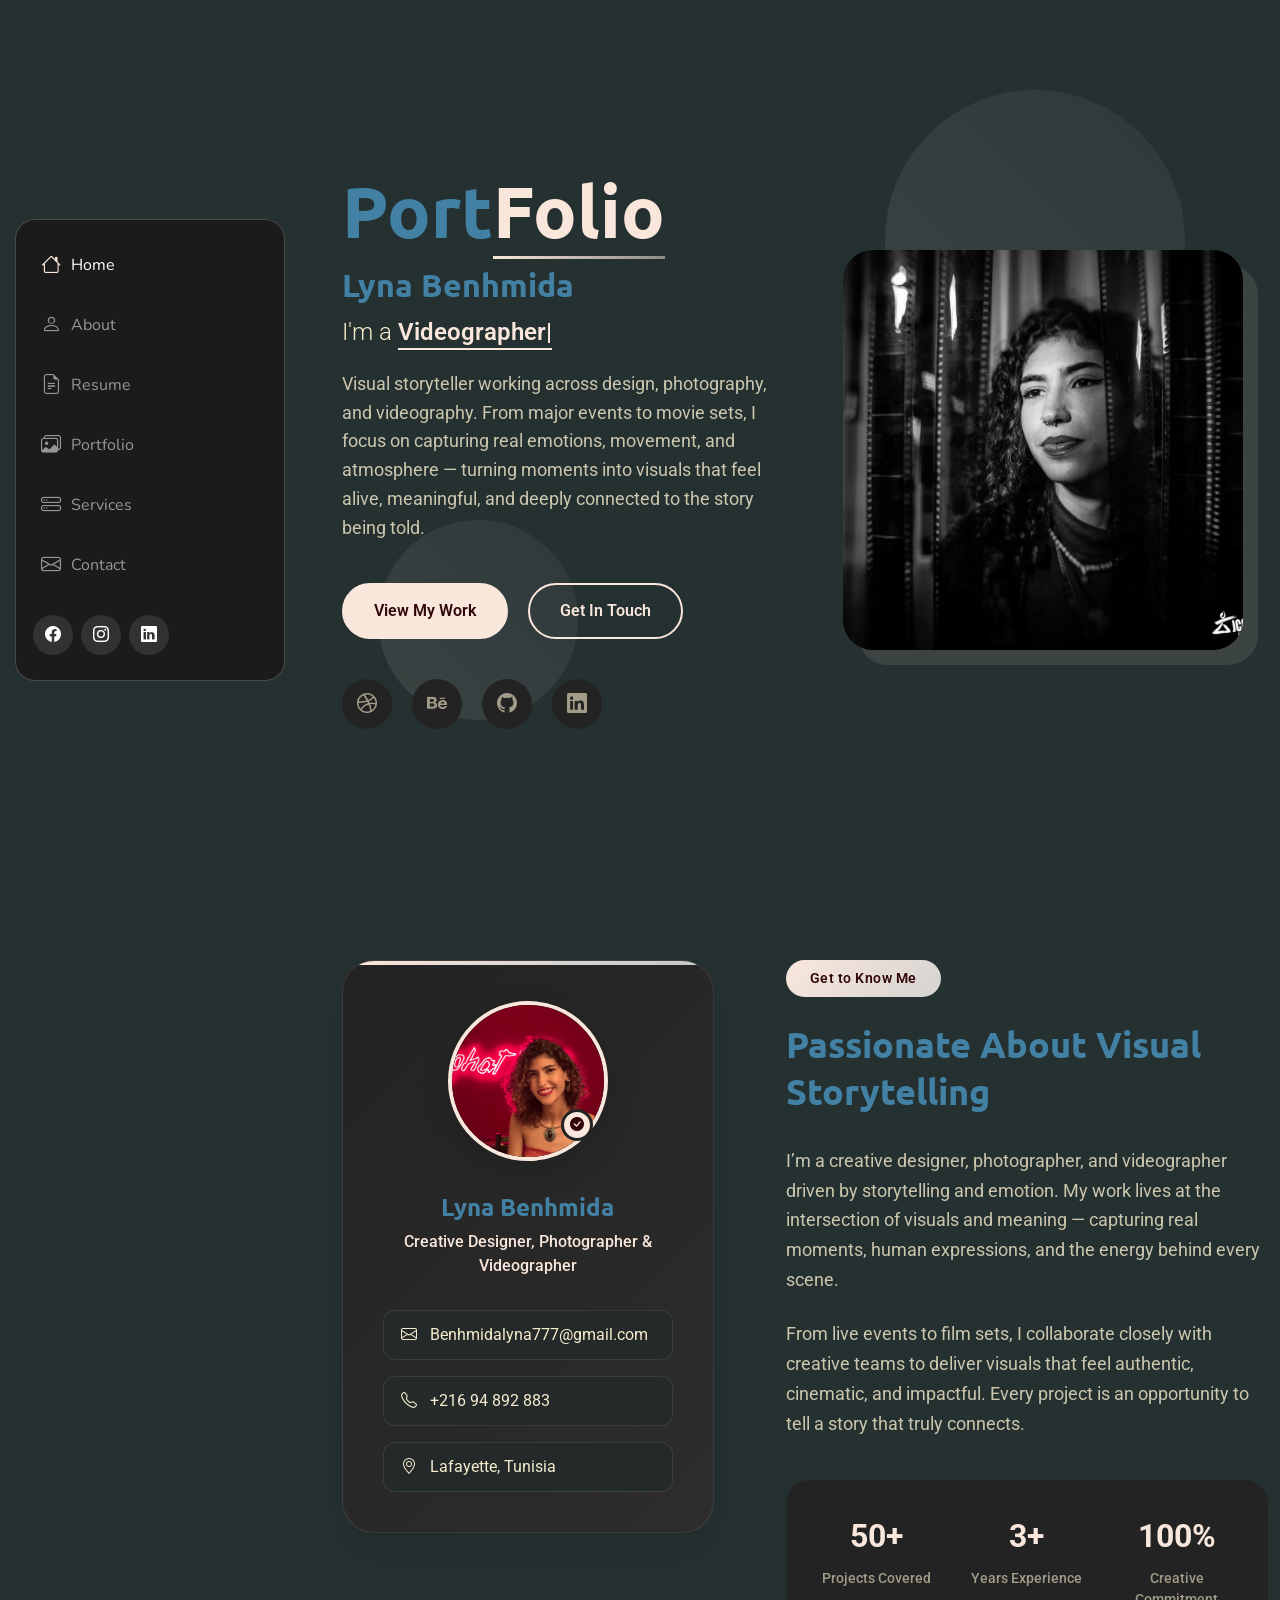
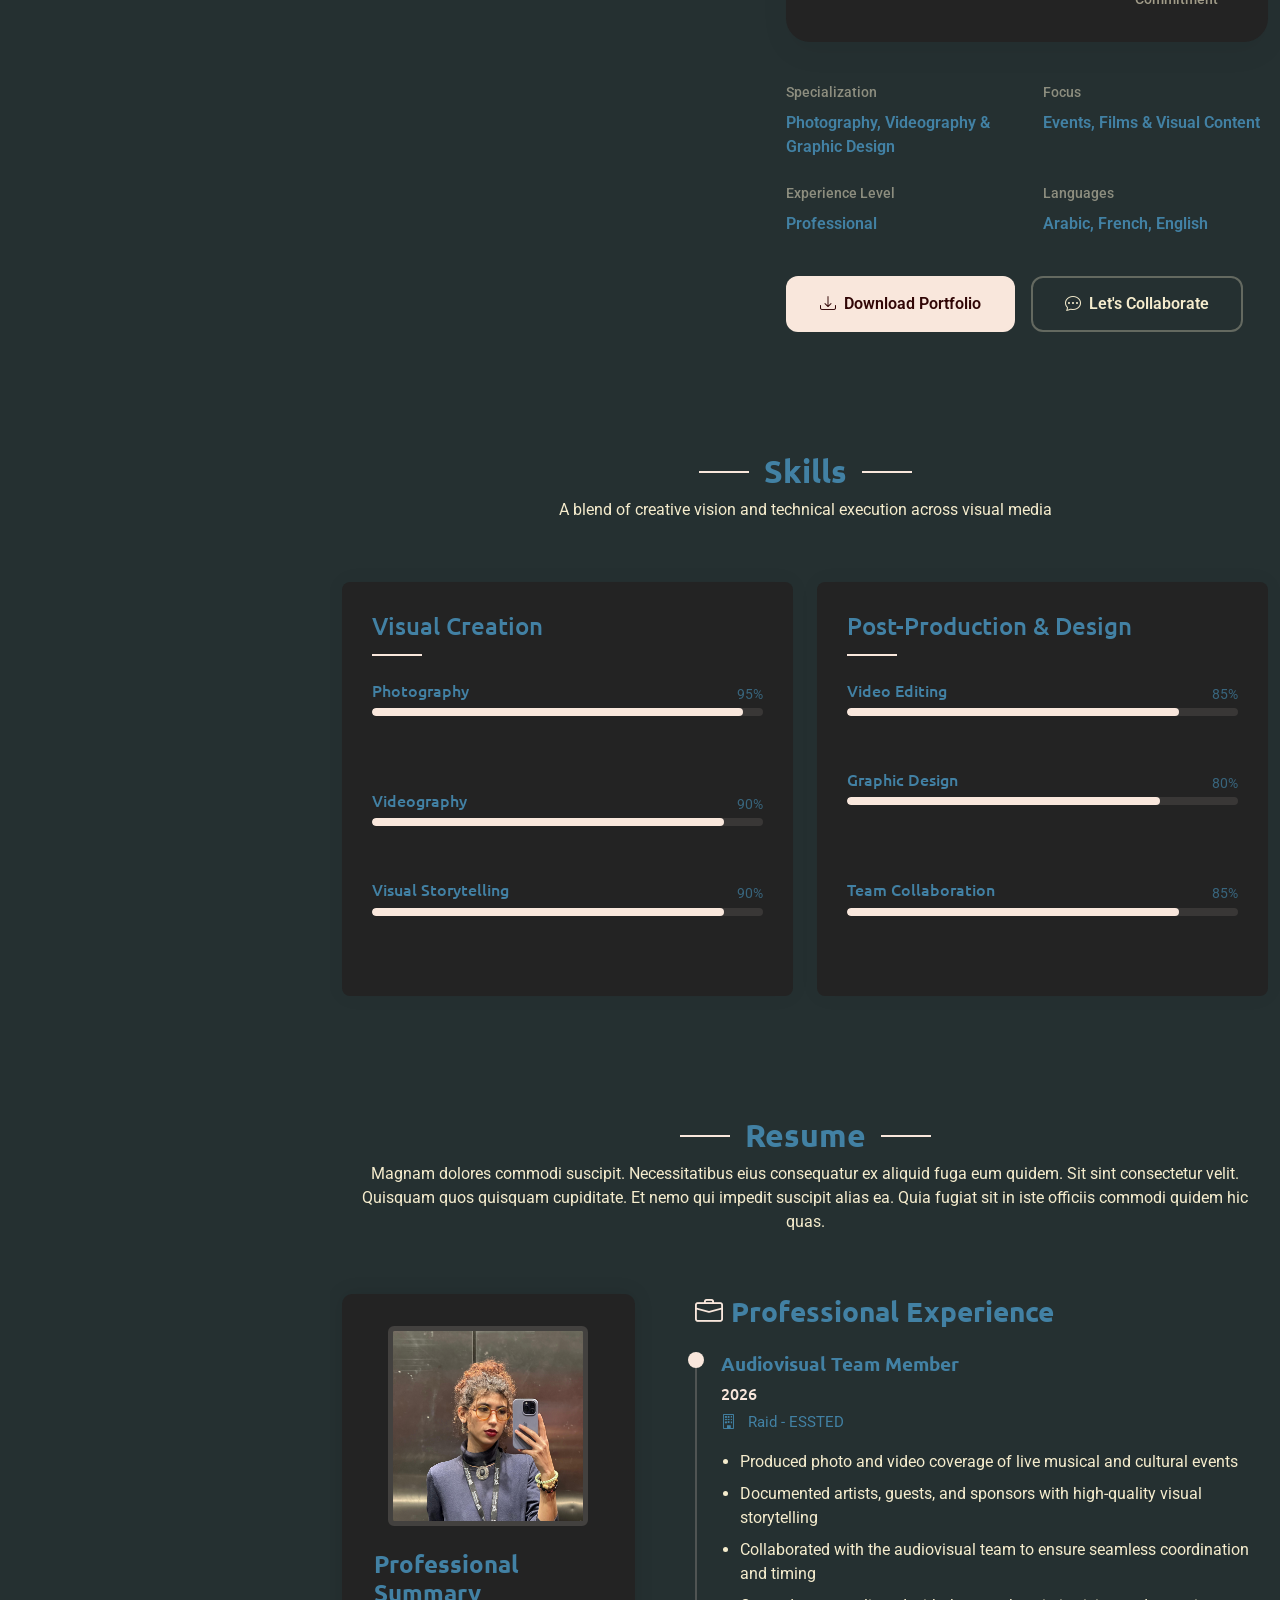
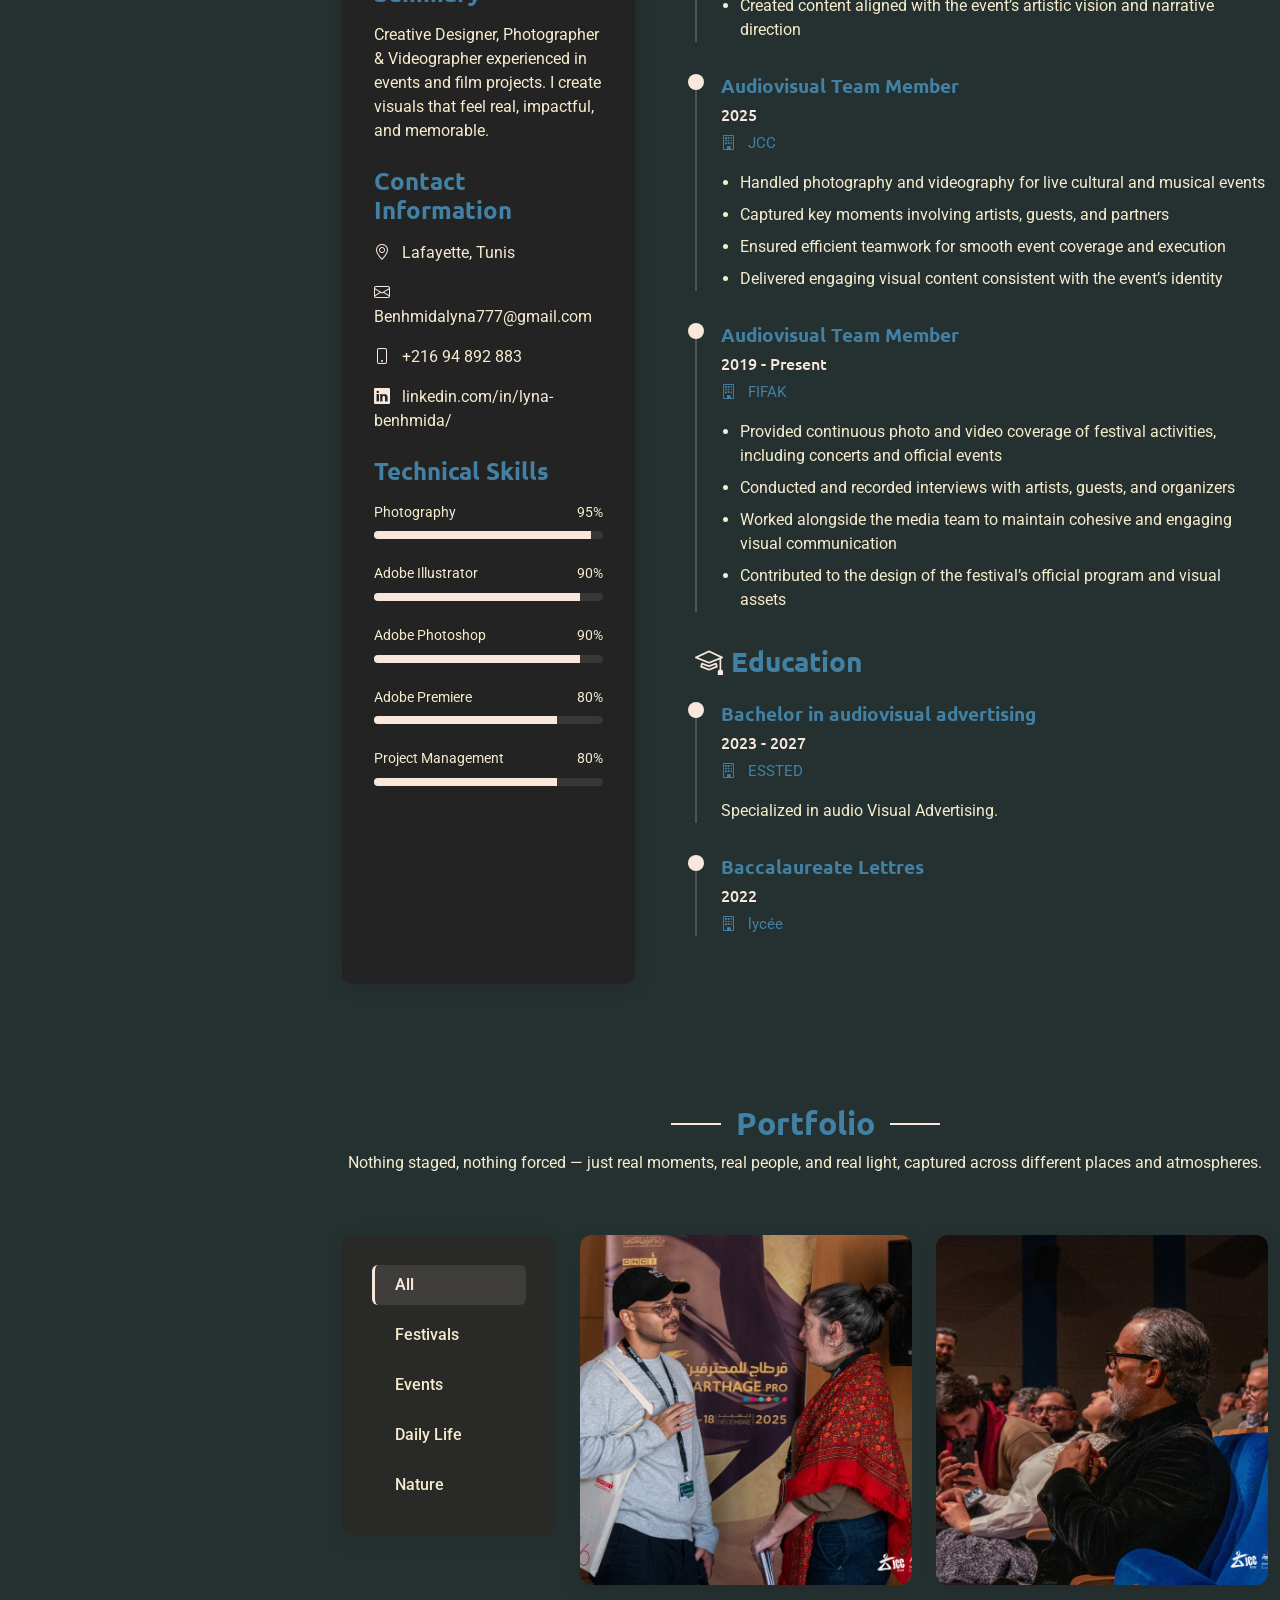
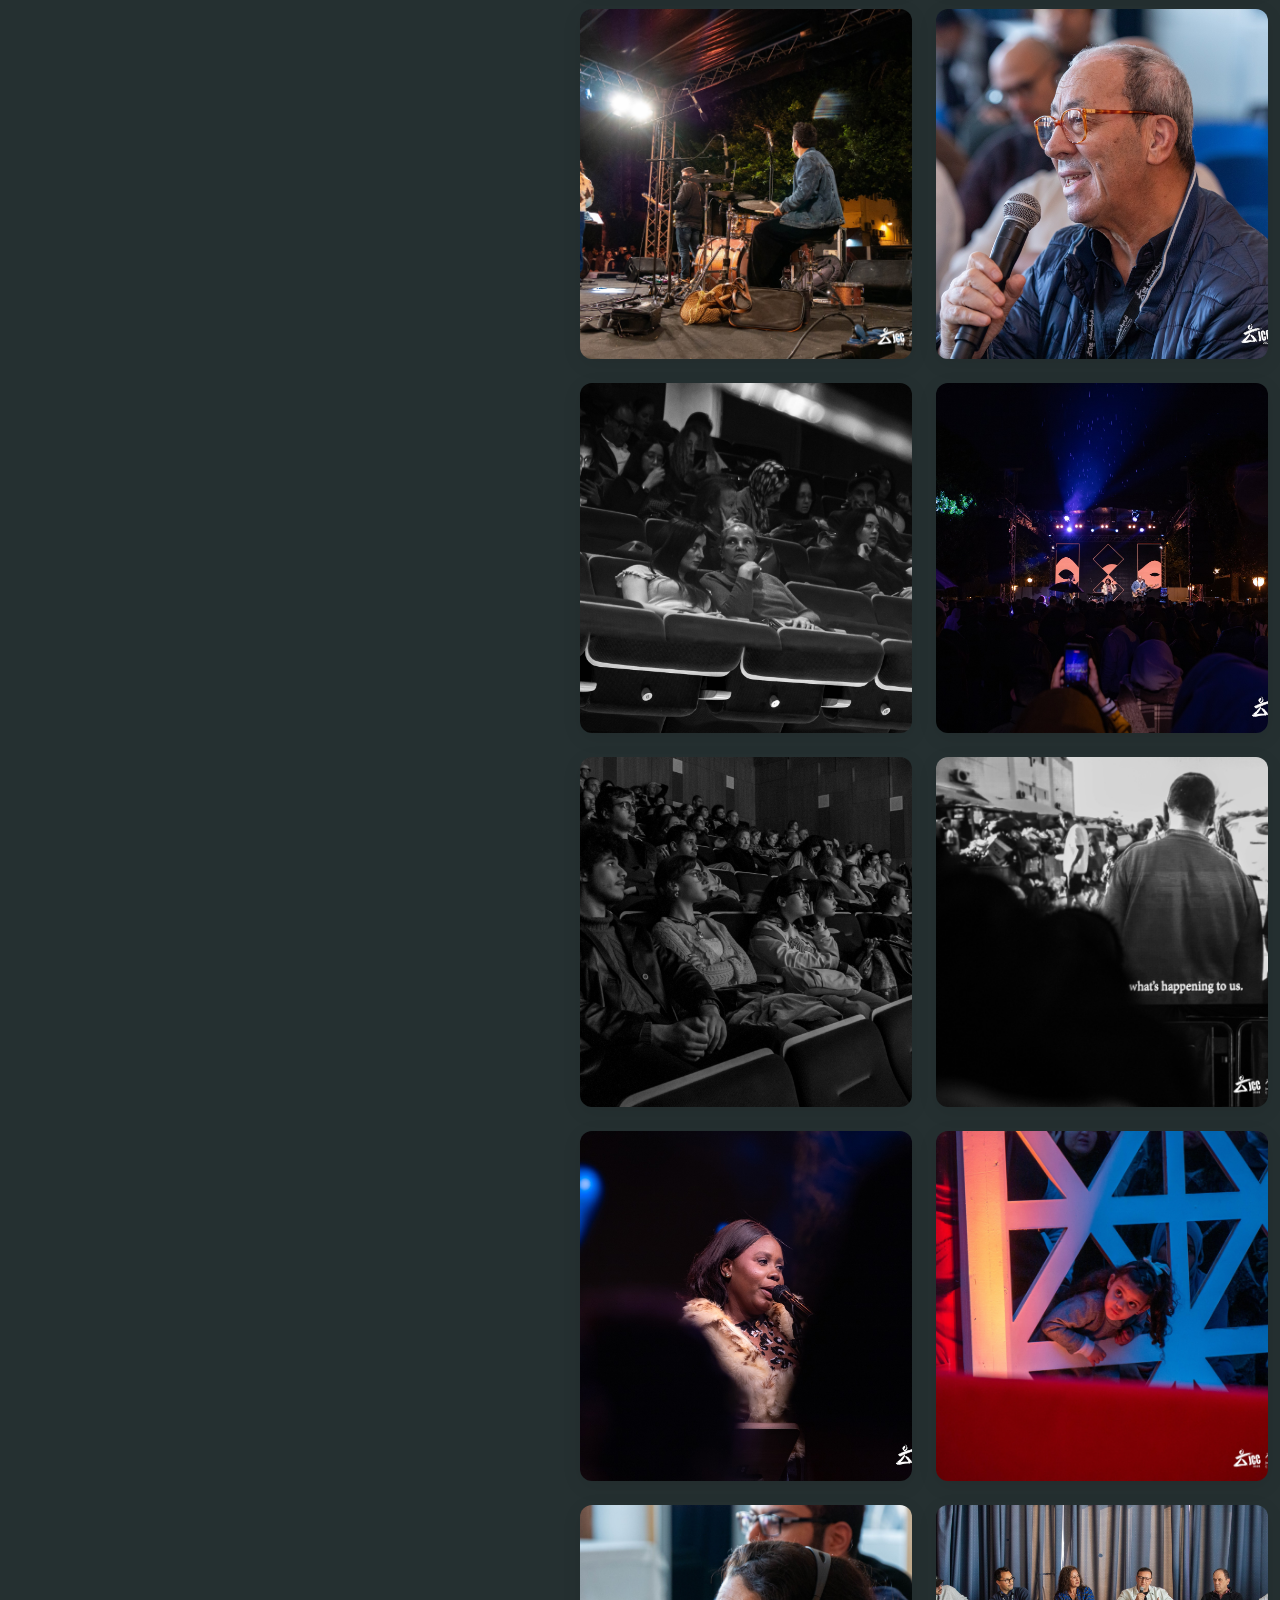
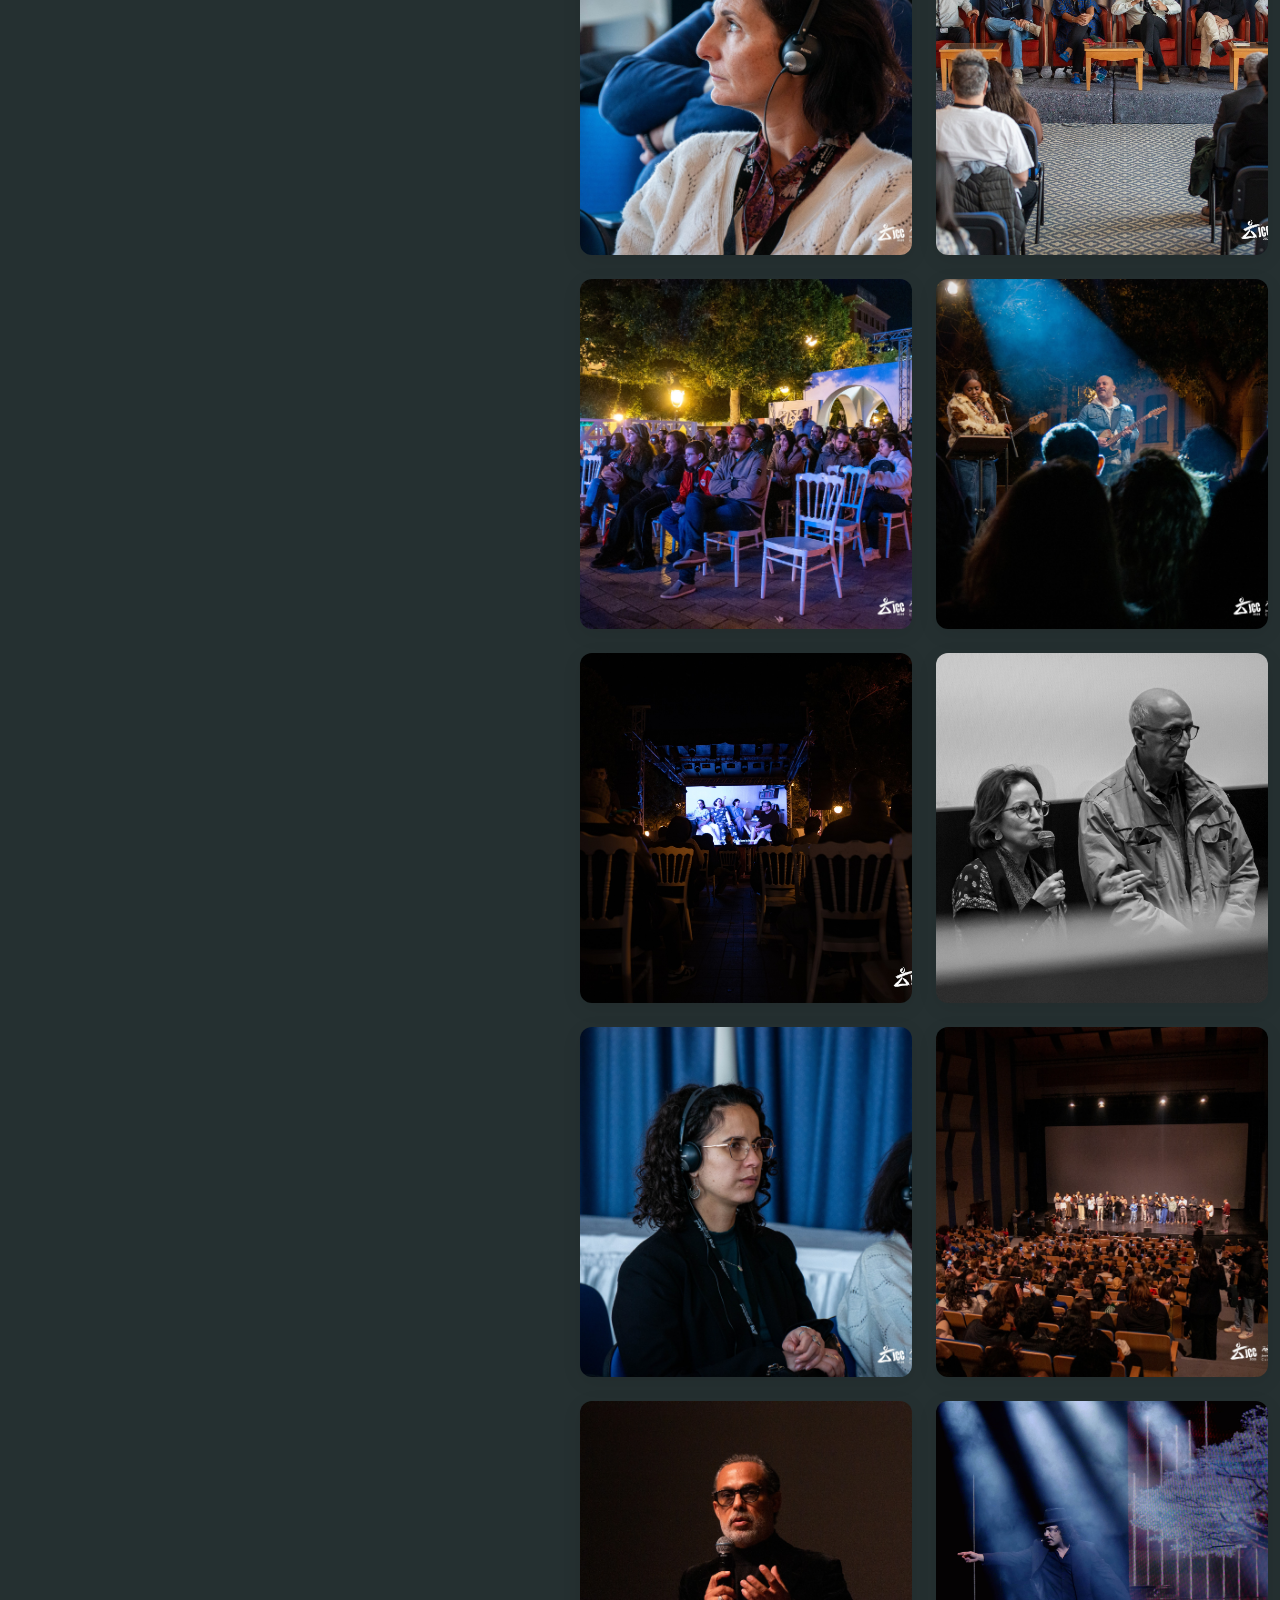
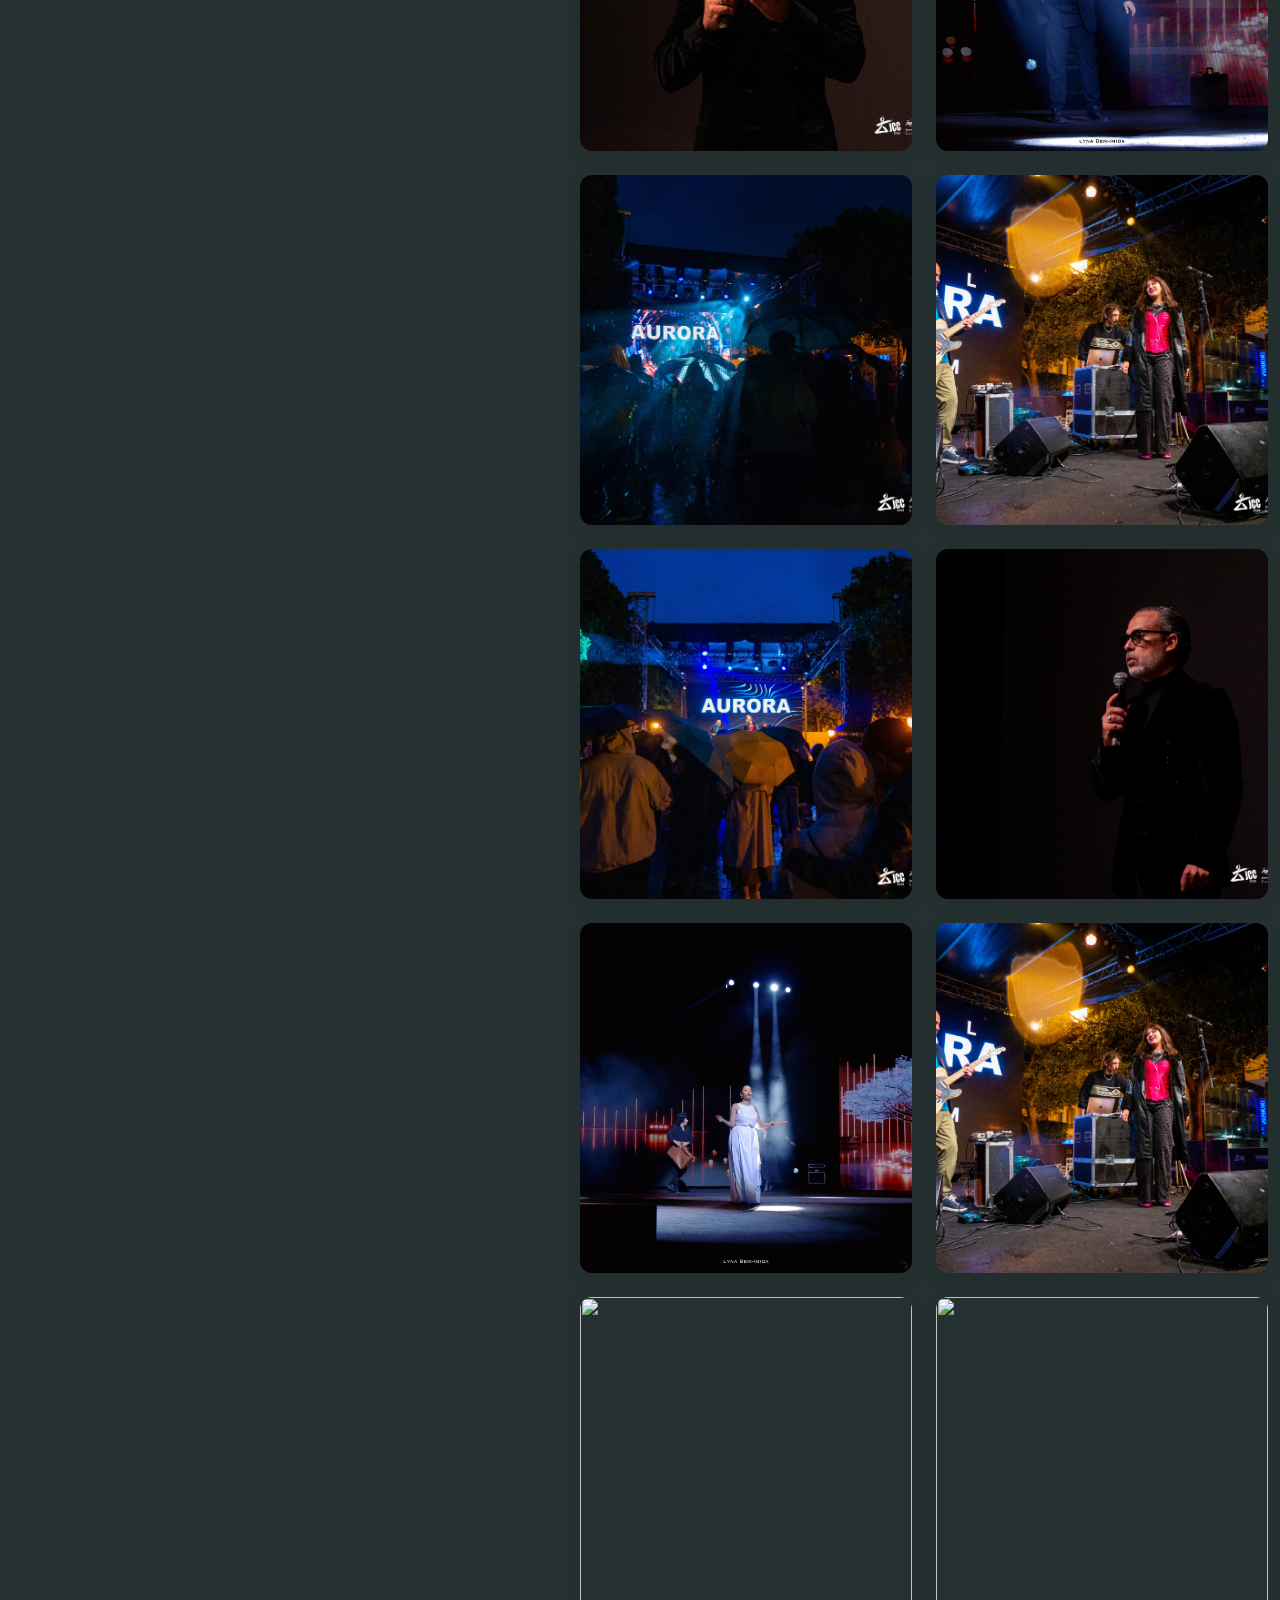
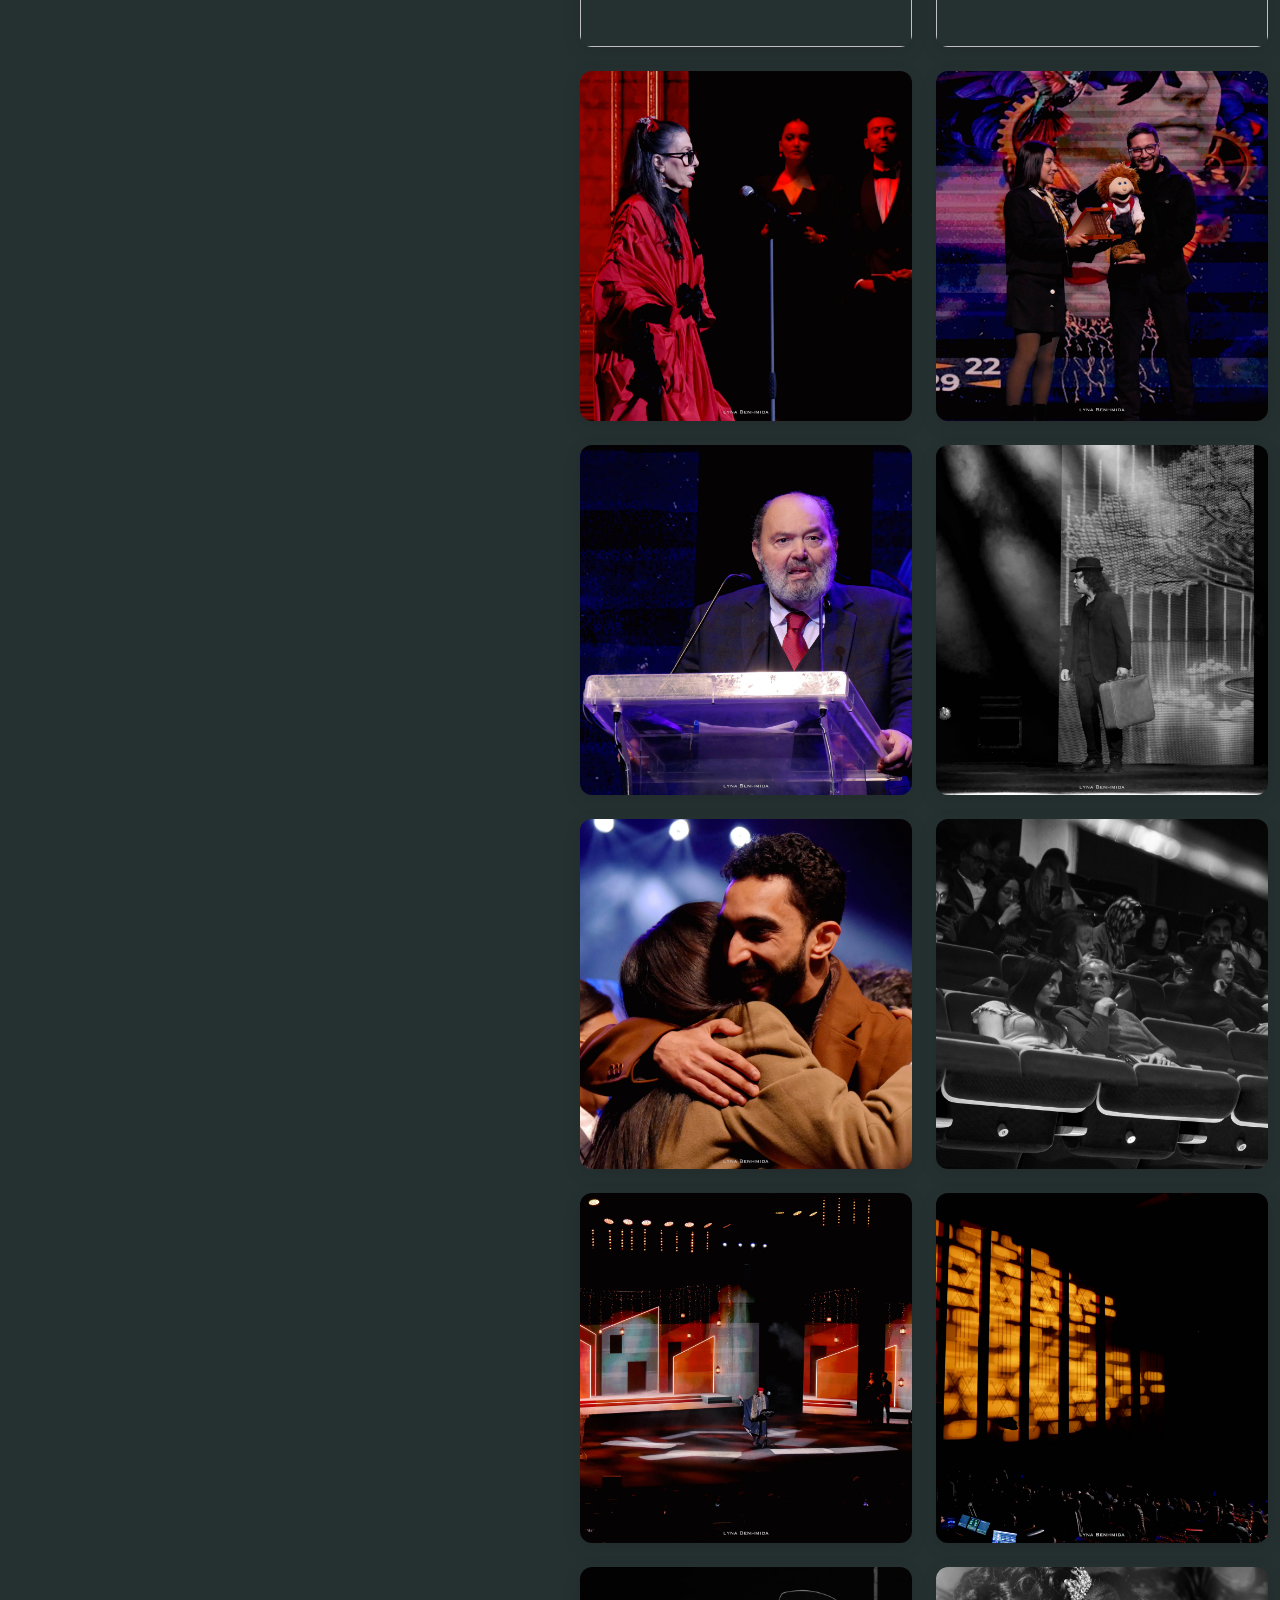
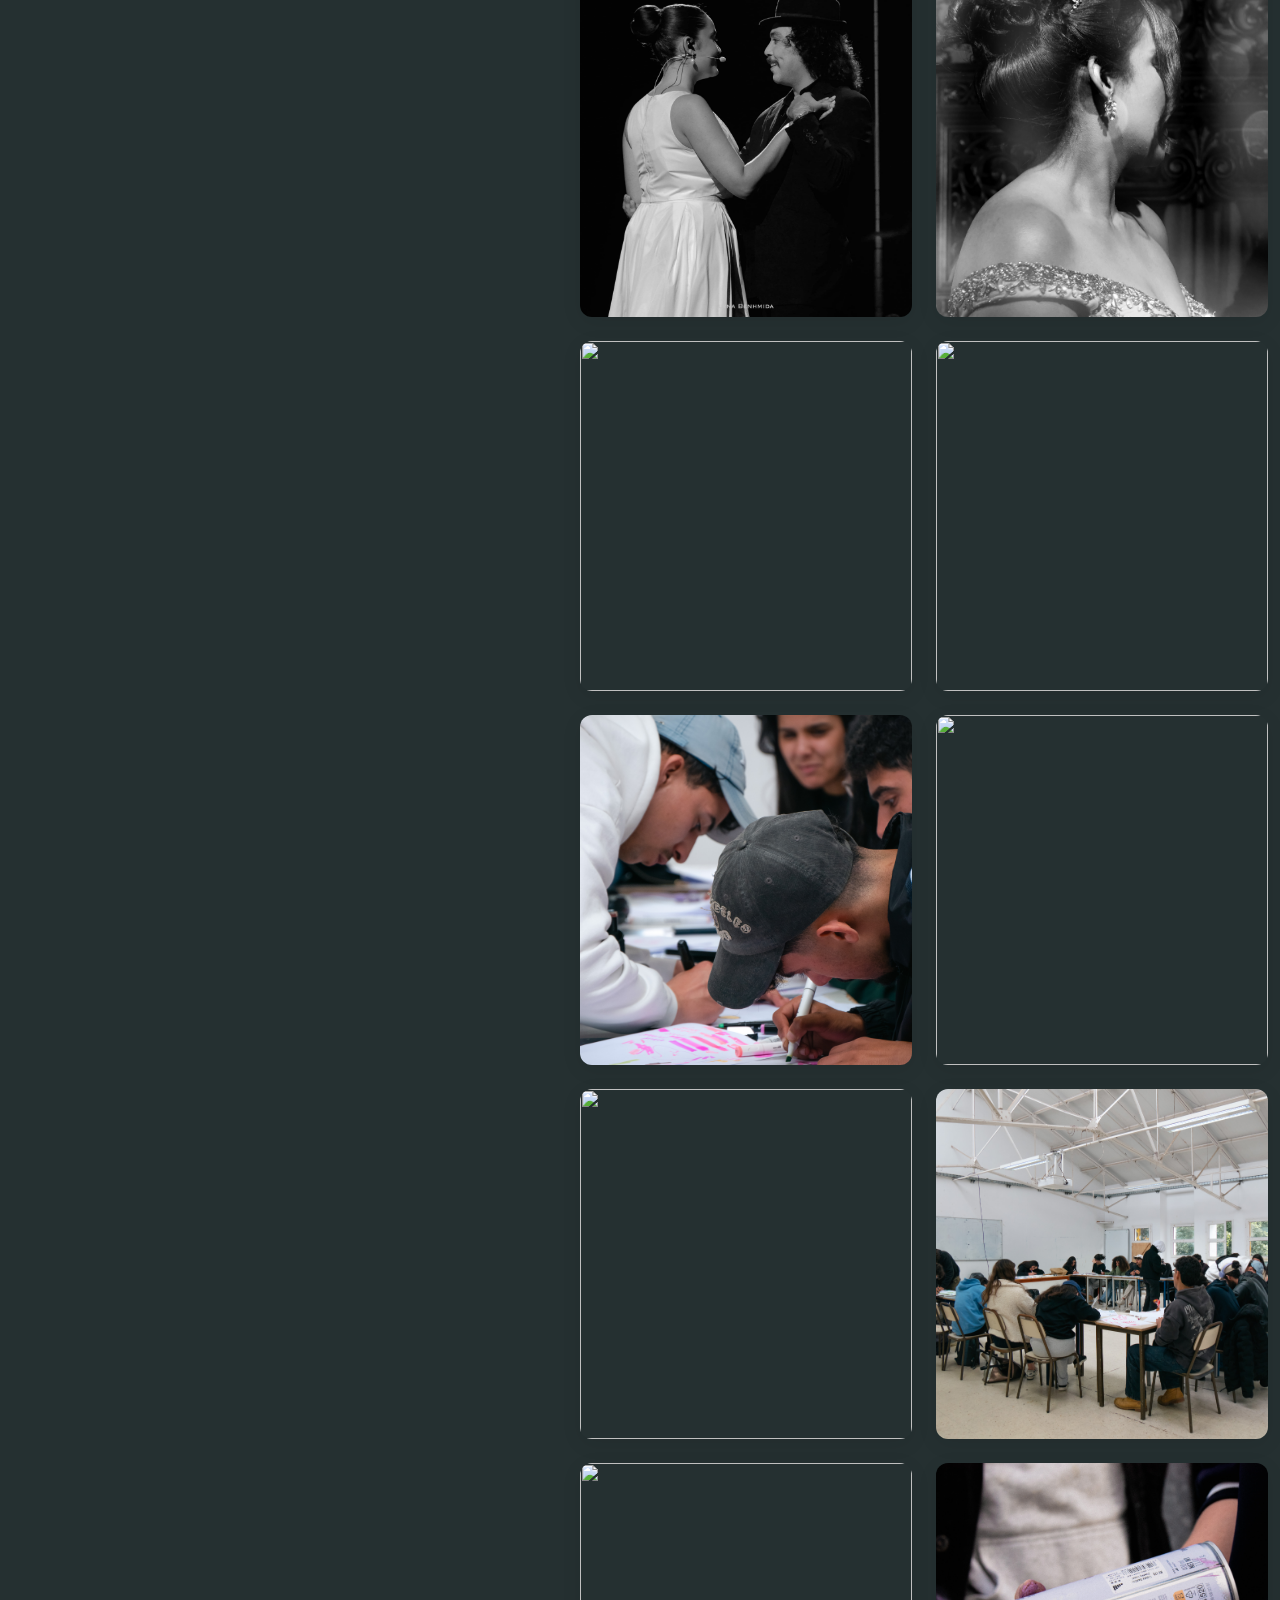
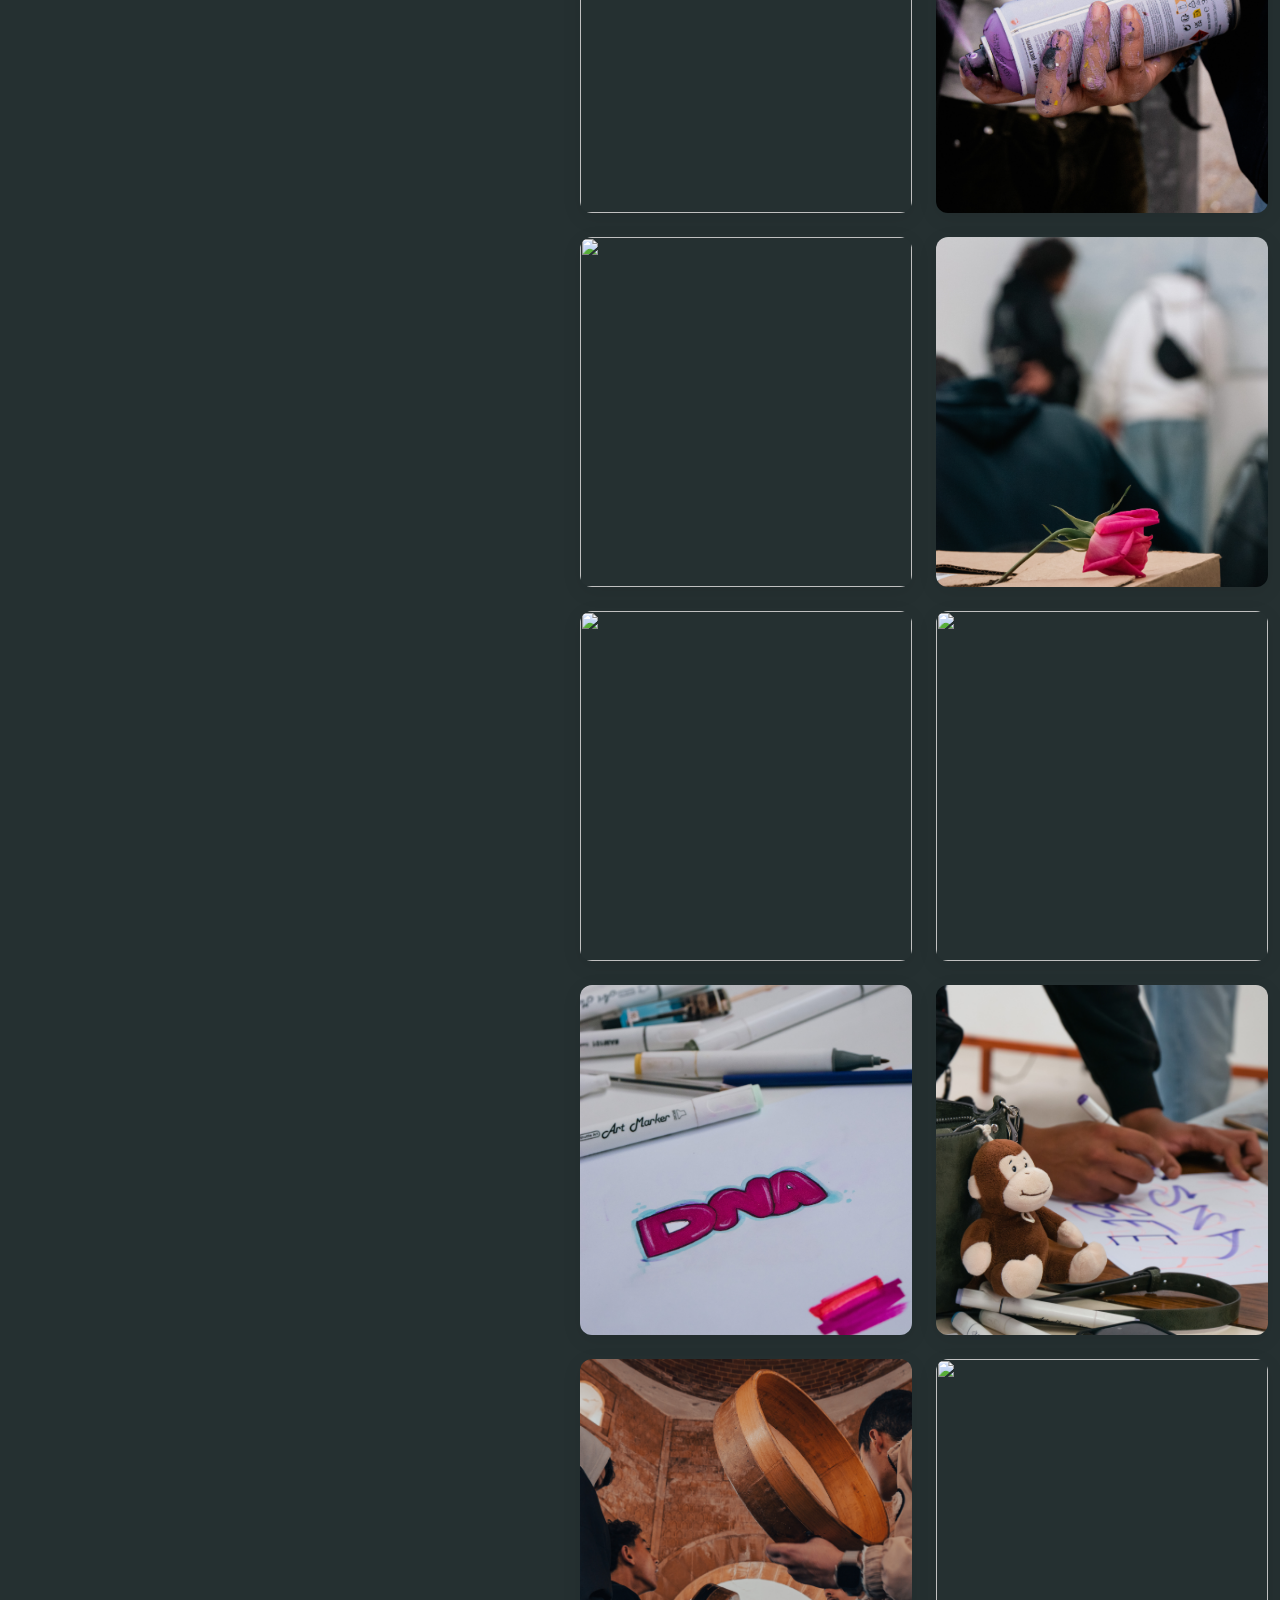
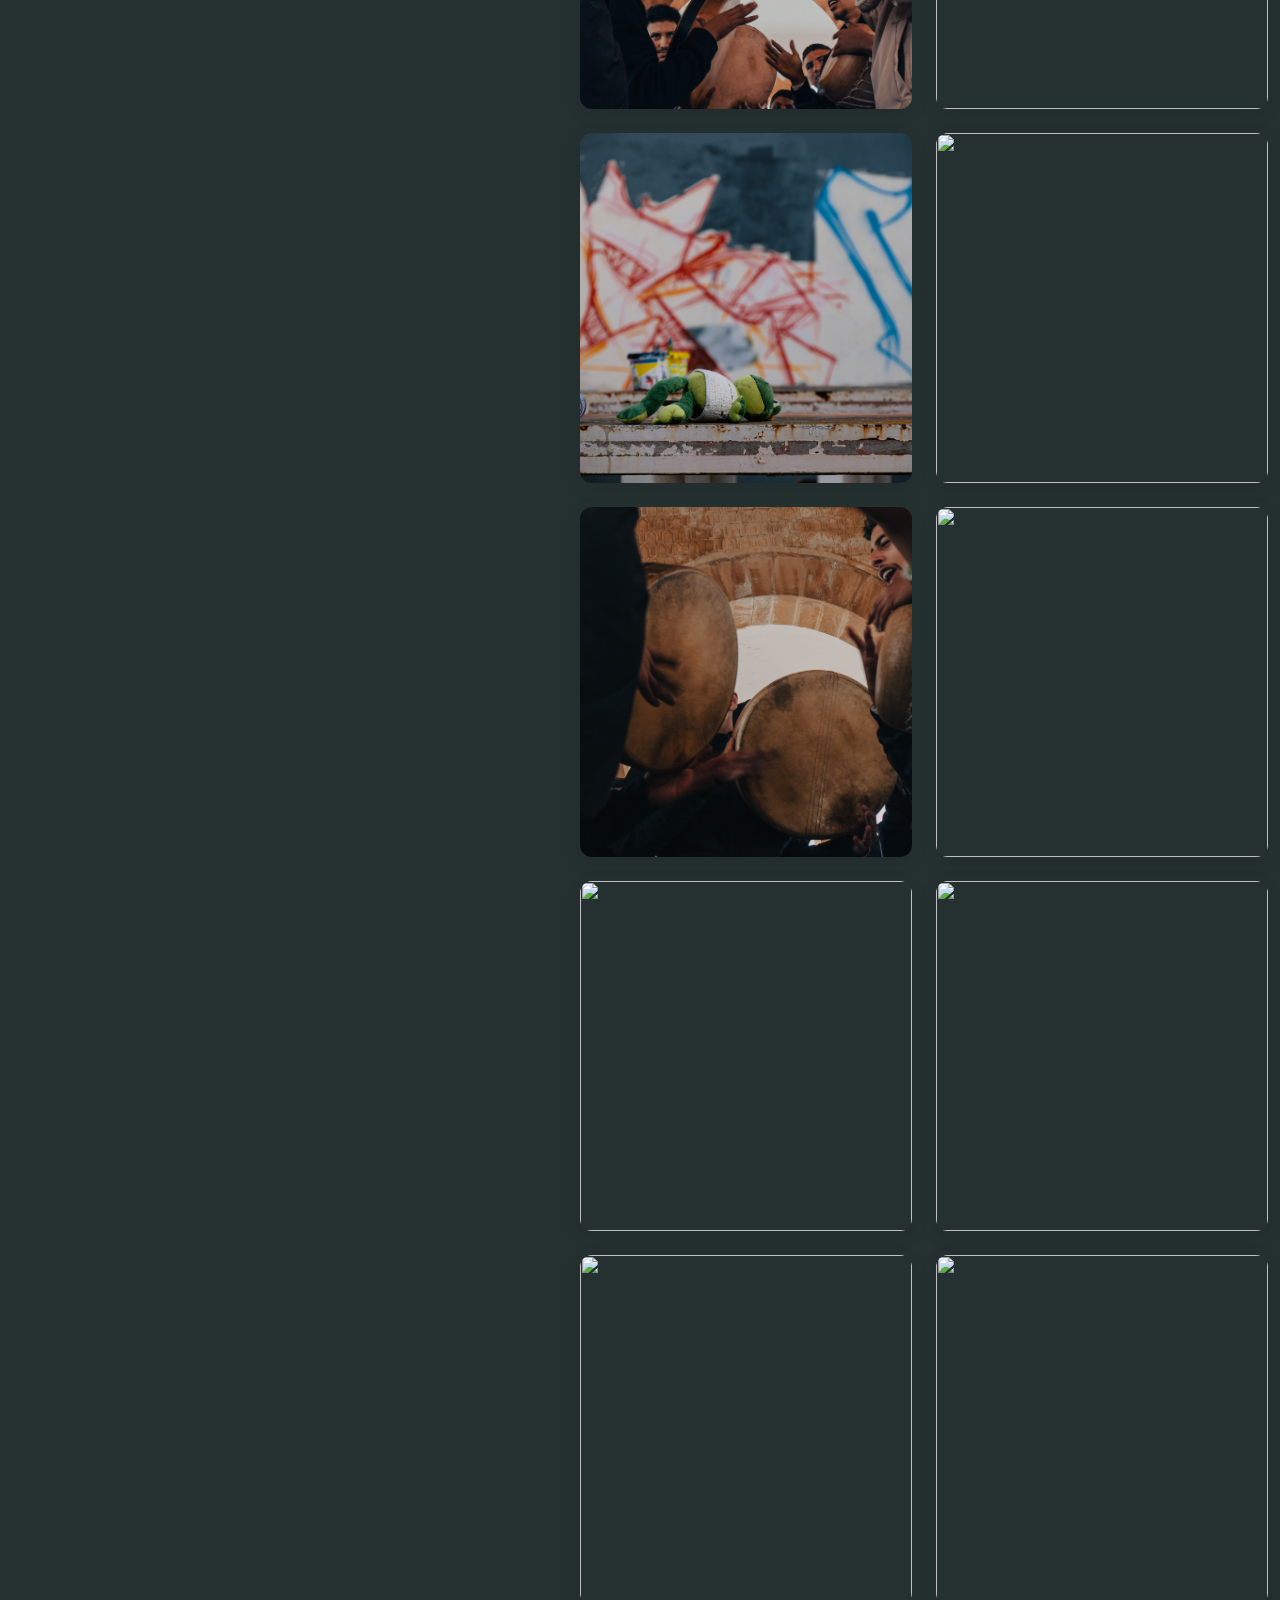
==== commit fe297445: "adjustments" ====
--- a/index.html
+++ b/index.html
@@ -528,7 +528,7 @@
 
               <div class="resume-item">
                 <h4>Bachelor in audiovisual advertising</h4>
-                <h5>2023 - 2026</h5>
+                <h5>2023 - 2027</h5>
                 <p class="company"><i class="bi bi-building"></i> ESSTED</p>
                 <p>Specialized in audio Visual Advertising.</p>
               </div>
@@ -589,6 +589,9 @@
               <li data-filter=".filter-jtc">JTC</li>
                <li data-filter=".filter-jtc">RAID</li>
               <li data-filter=".filter-jtc">FIFAK</li>
+              <li data-filter=".filter-jtc">FC Kef</li>
+
+
 
 
            </ul>
@@ -607,6 +610,10 @@
             <ul class="sub-filters">
               <li data-filter=".filter-street-life">Street Life</li>
             </ul>
+          </li>
+
+             <li data-filter=".filter-quotidien">Nature
+        
           </li>
 
         </ul>
@@ -1757,7 +1764,7 @@
                 </div>
                 <div class="content">
                   <h4>Email Address</h4>
-                  <p>Benhmidalyna777@gmail.com</p>
+                  <p>benhmidalyna@essted.u-manouba.tn</p>
                 </div>
               </div>
             </div>
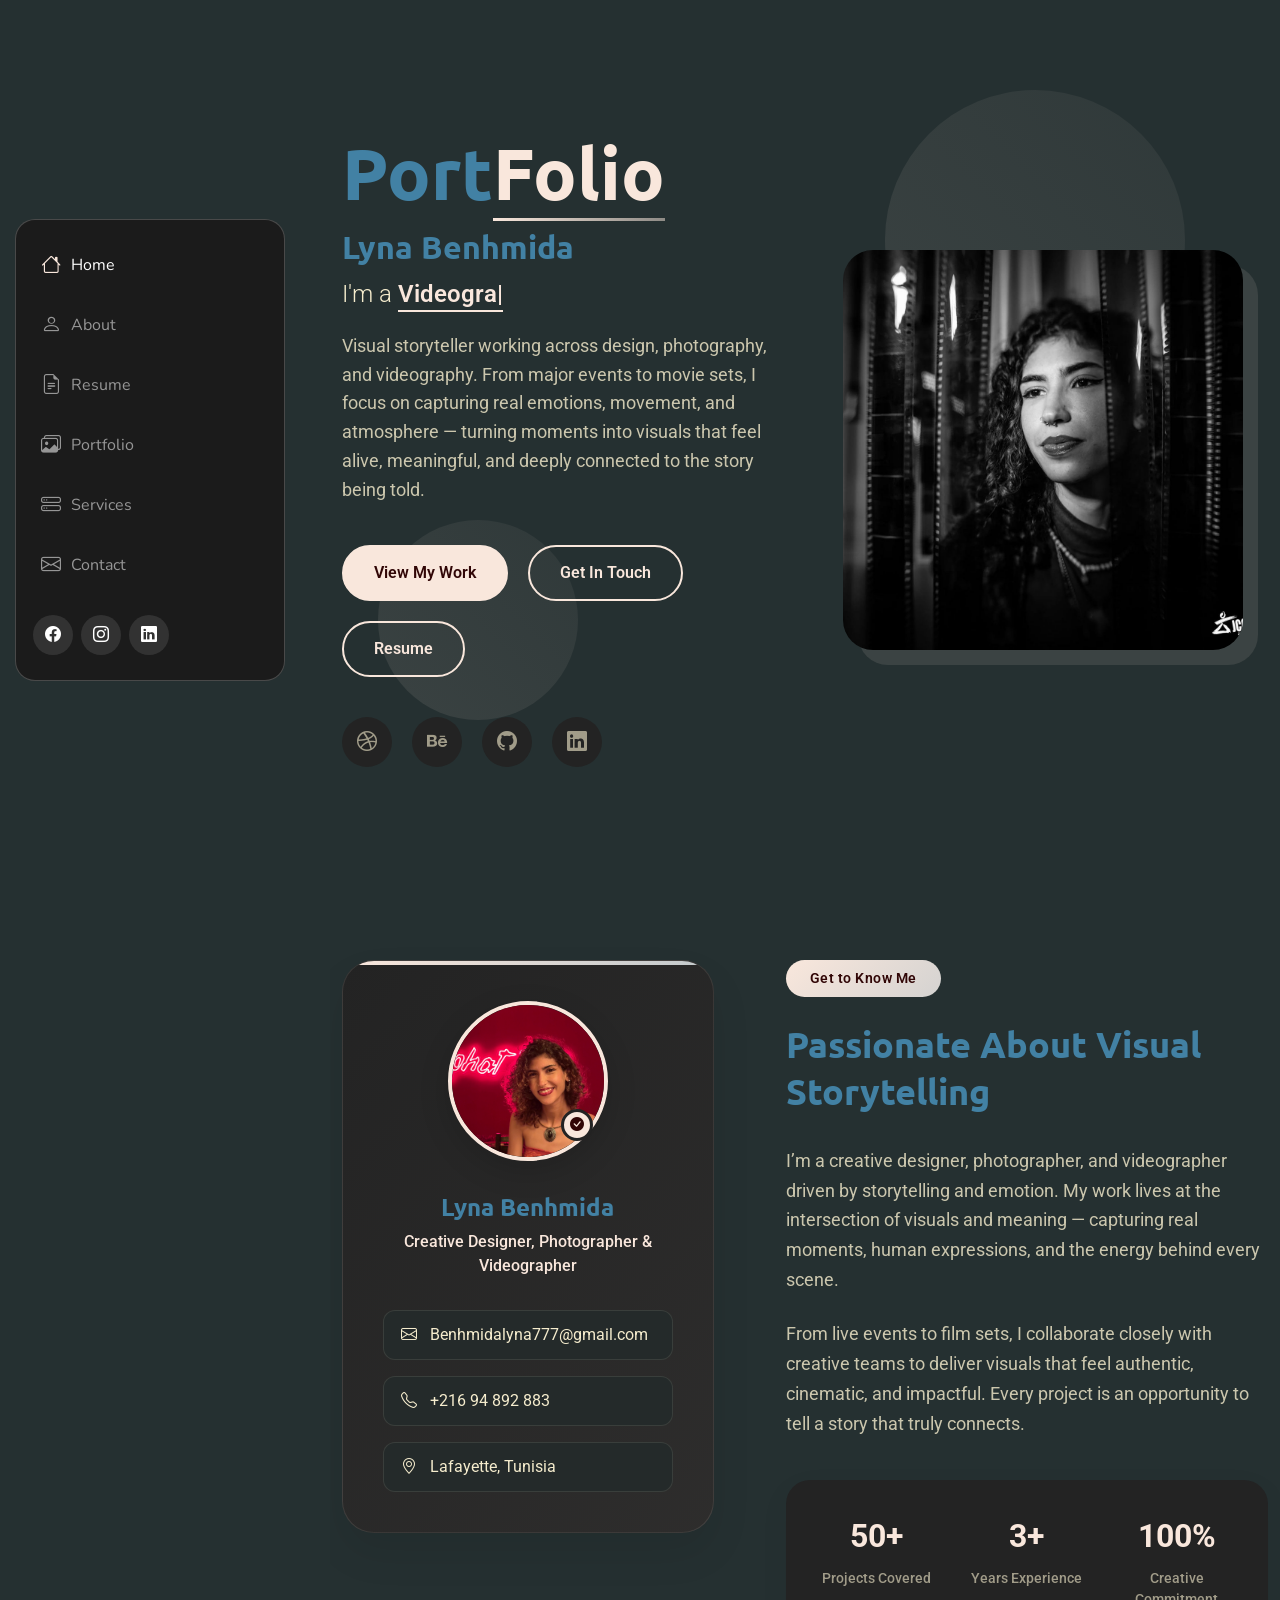
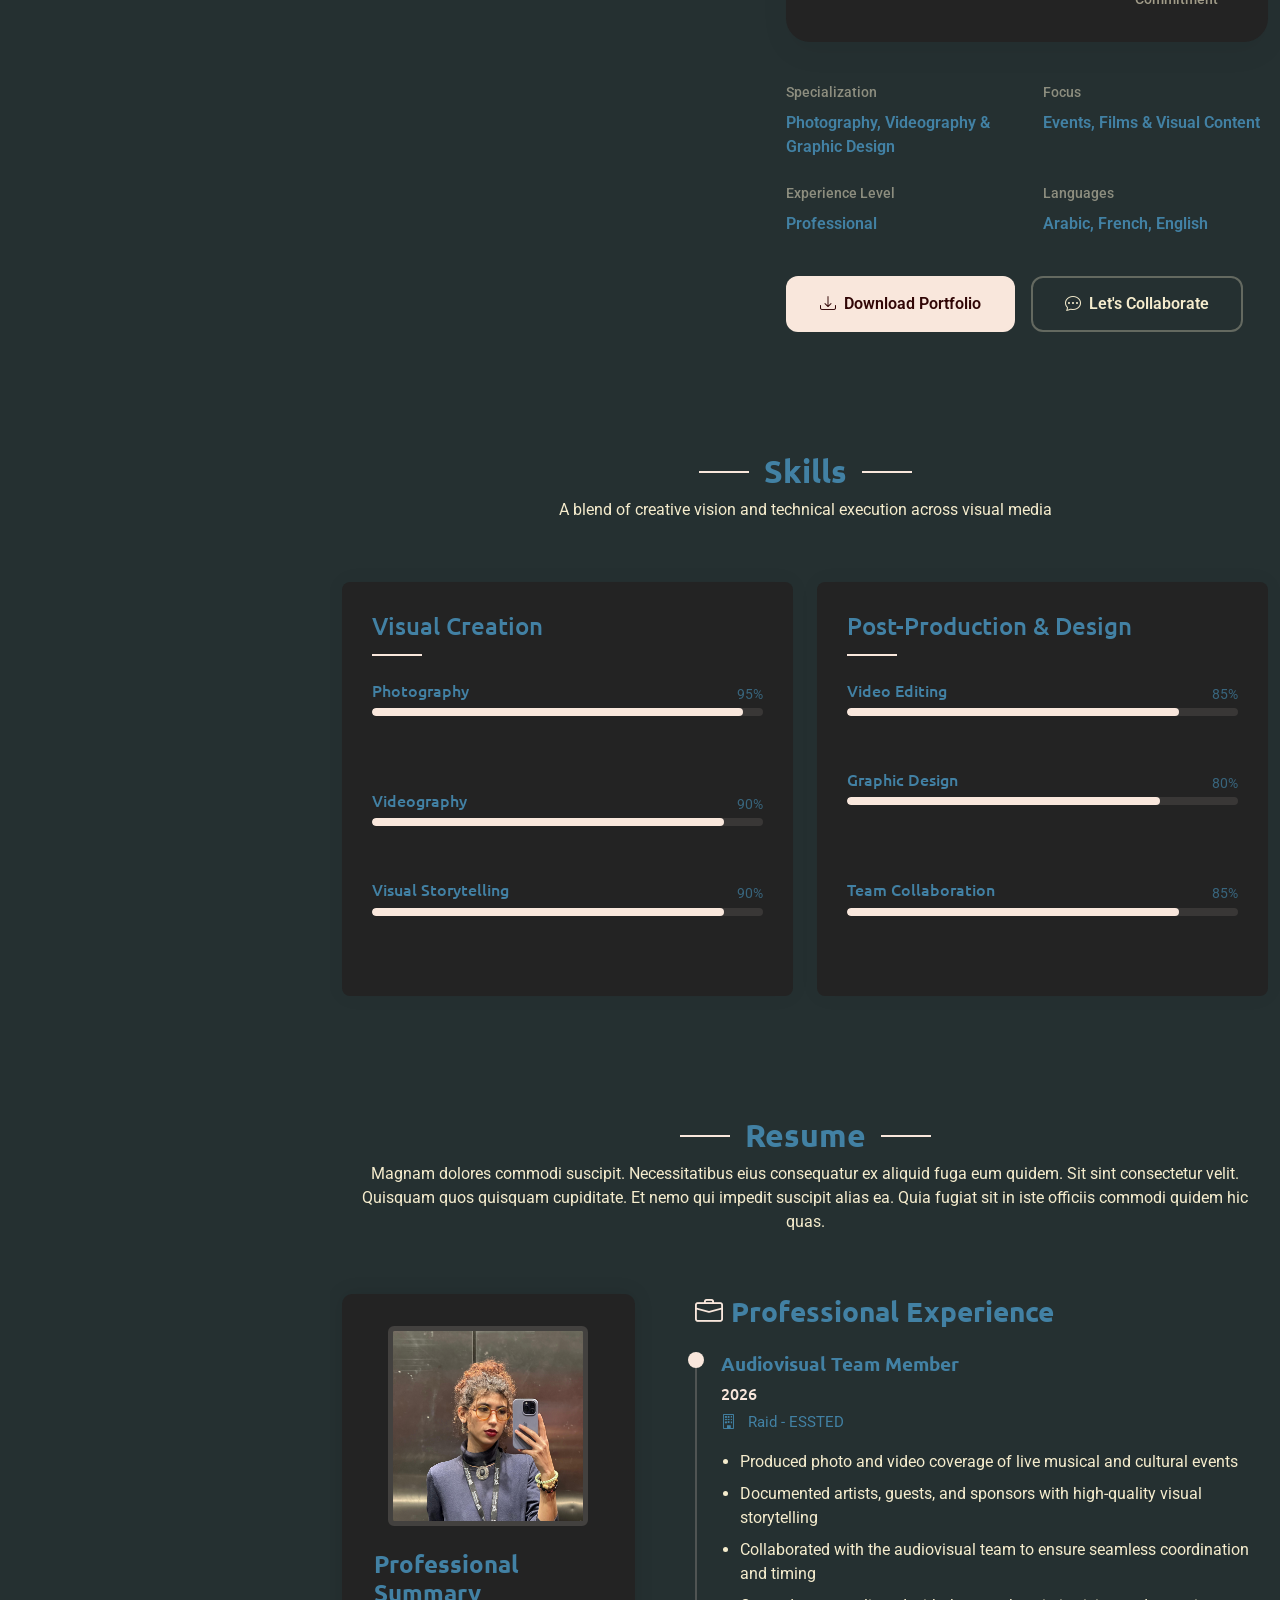
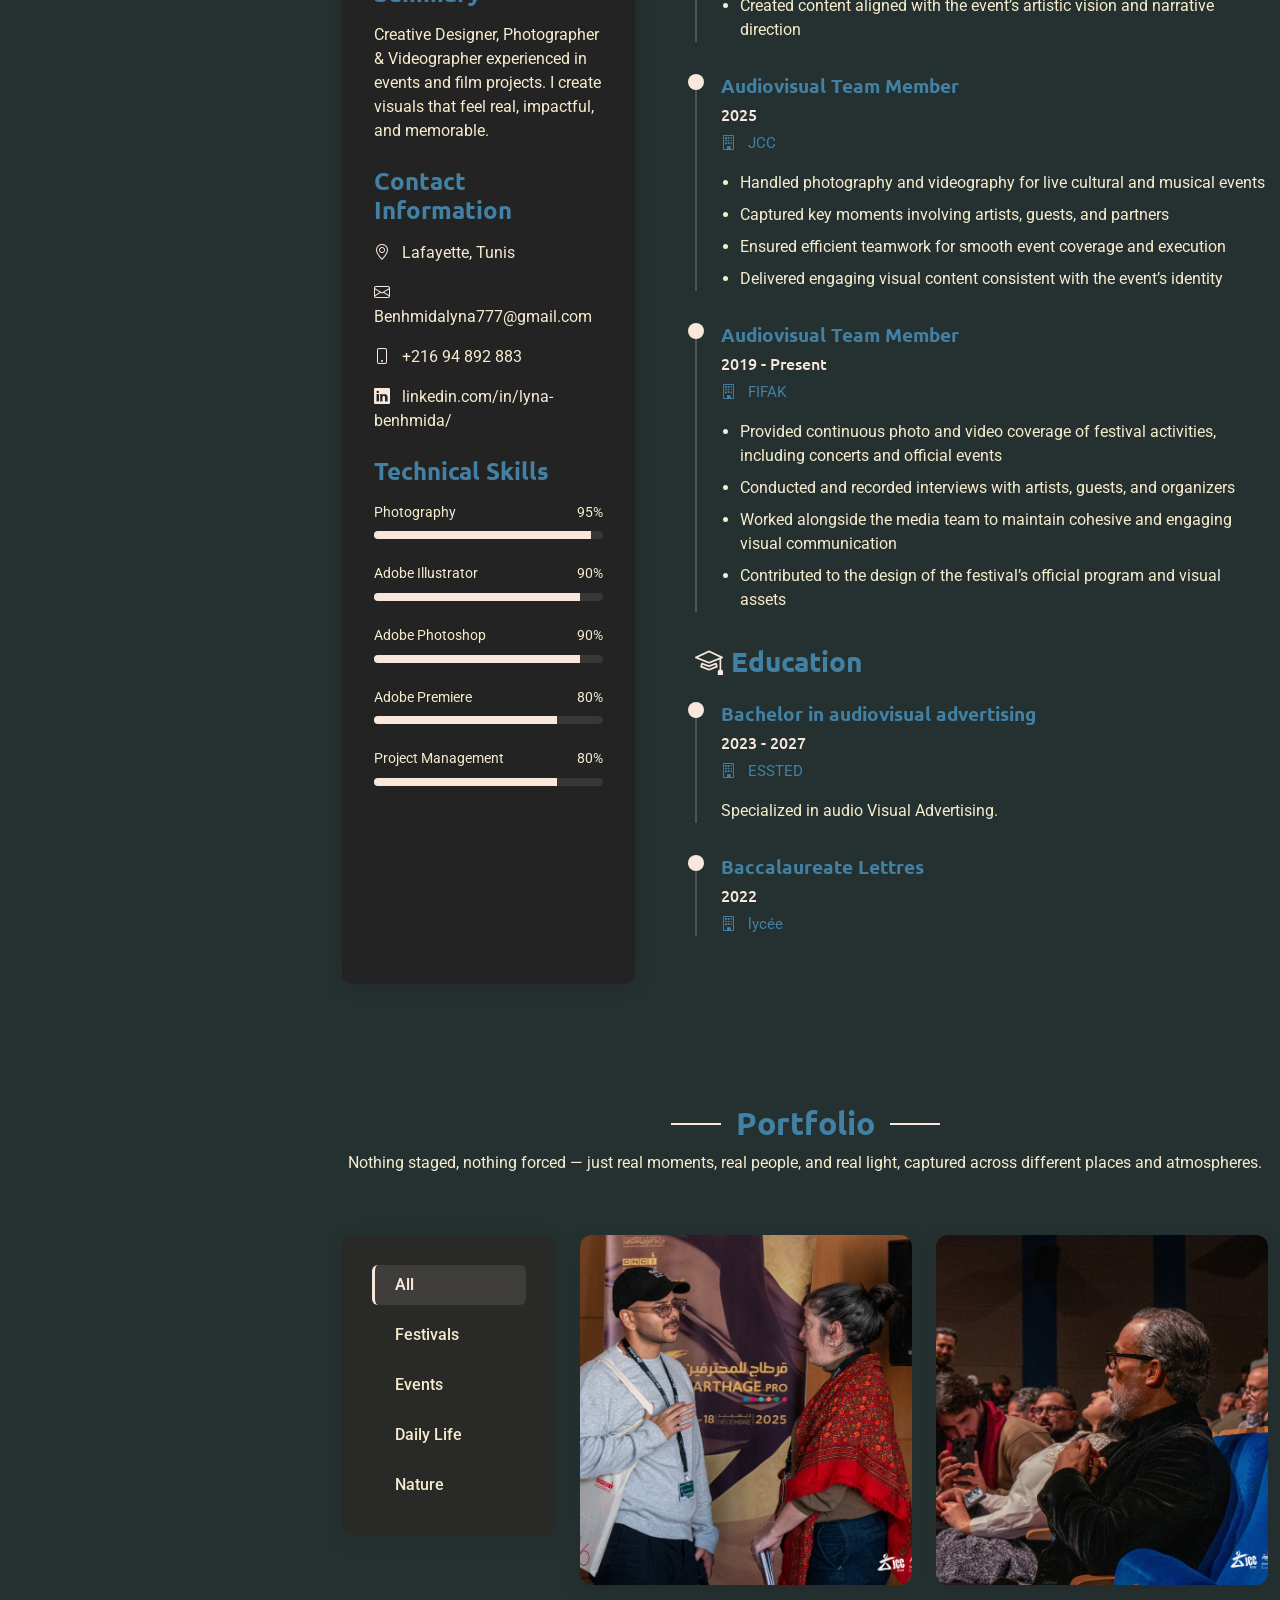
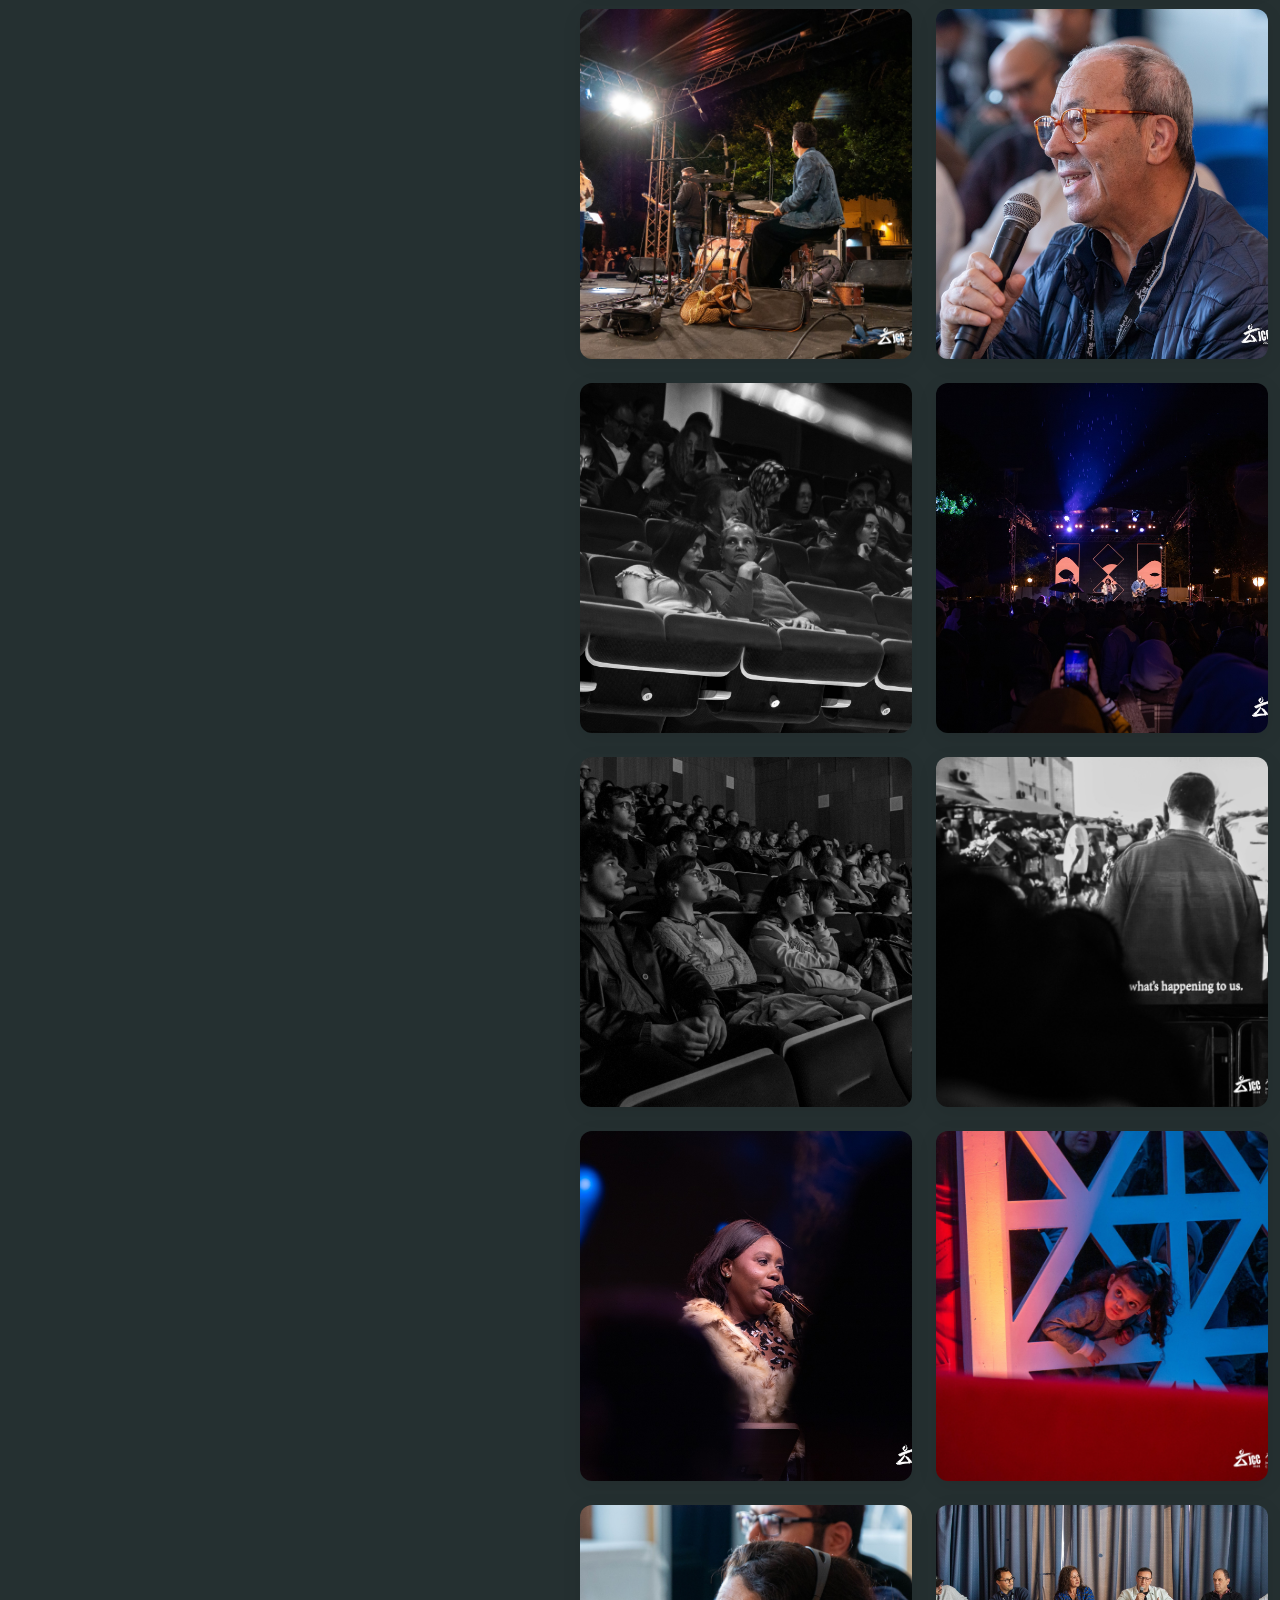
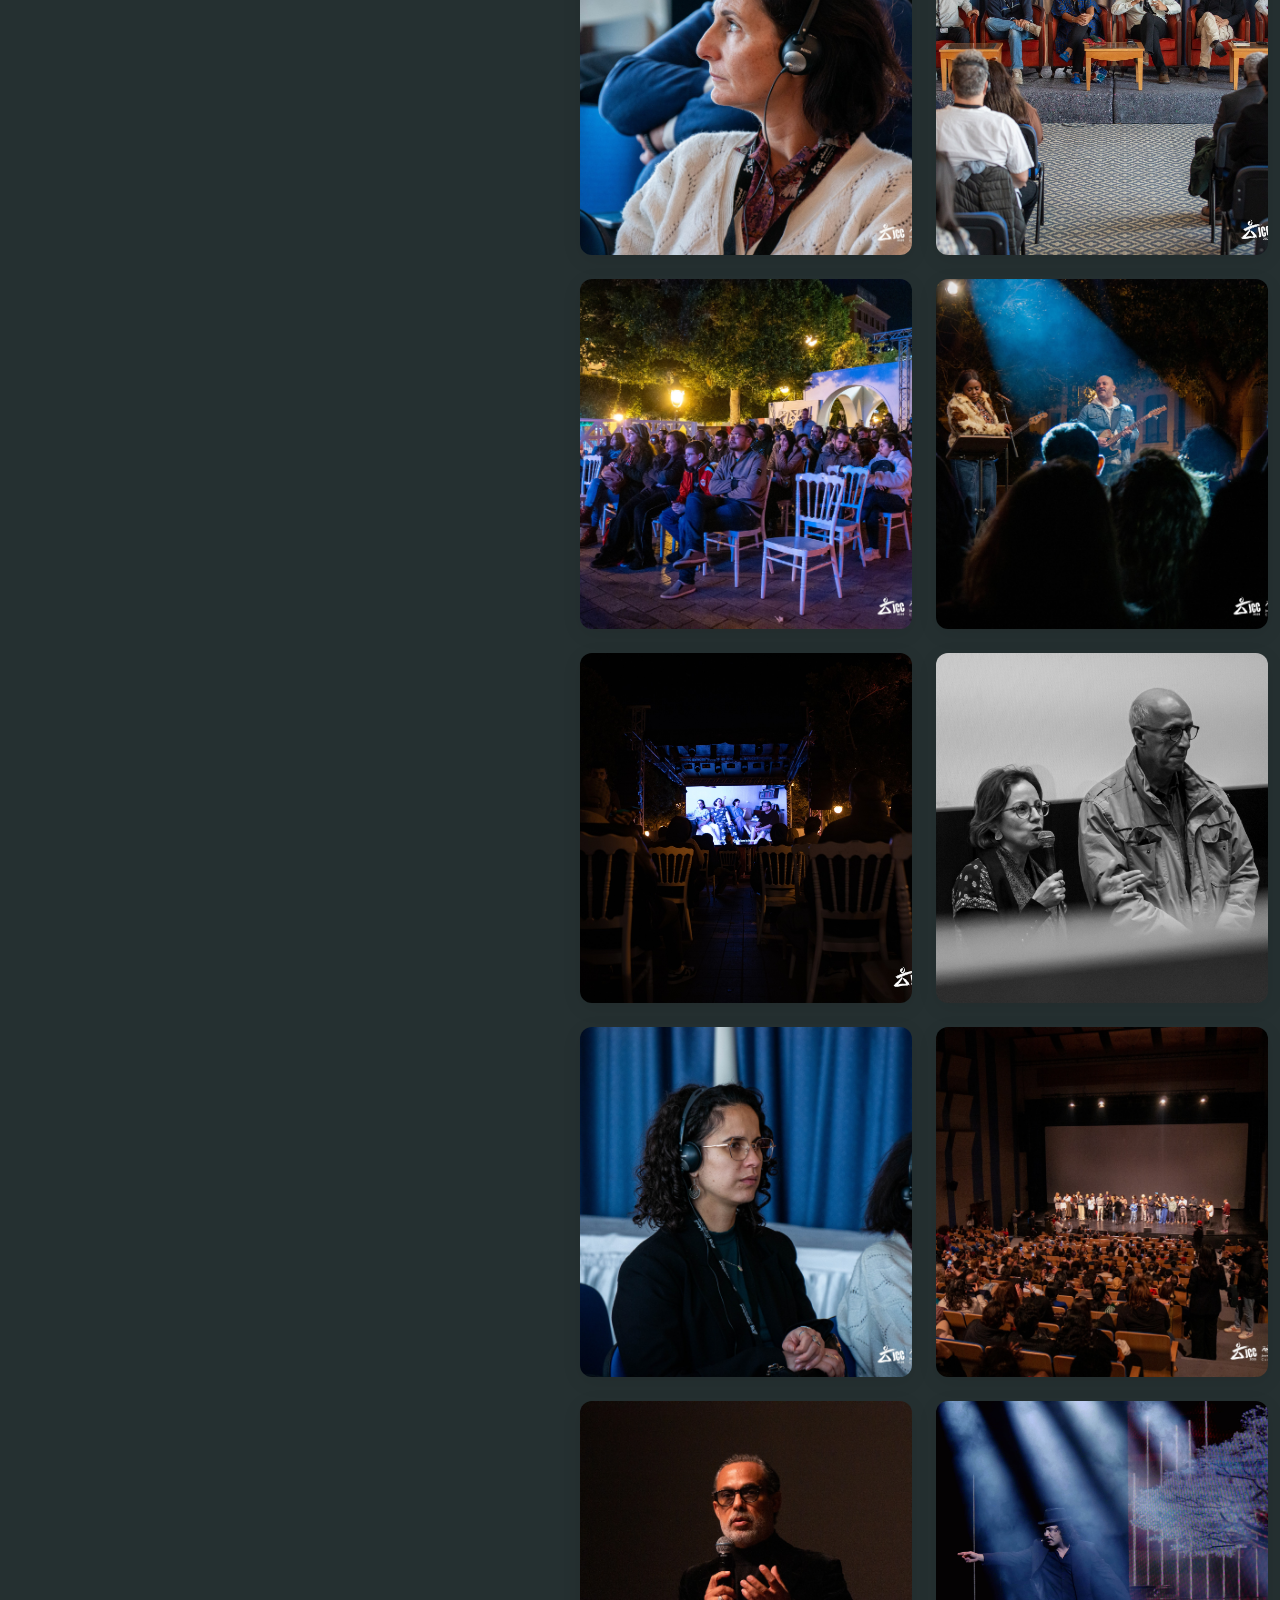
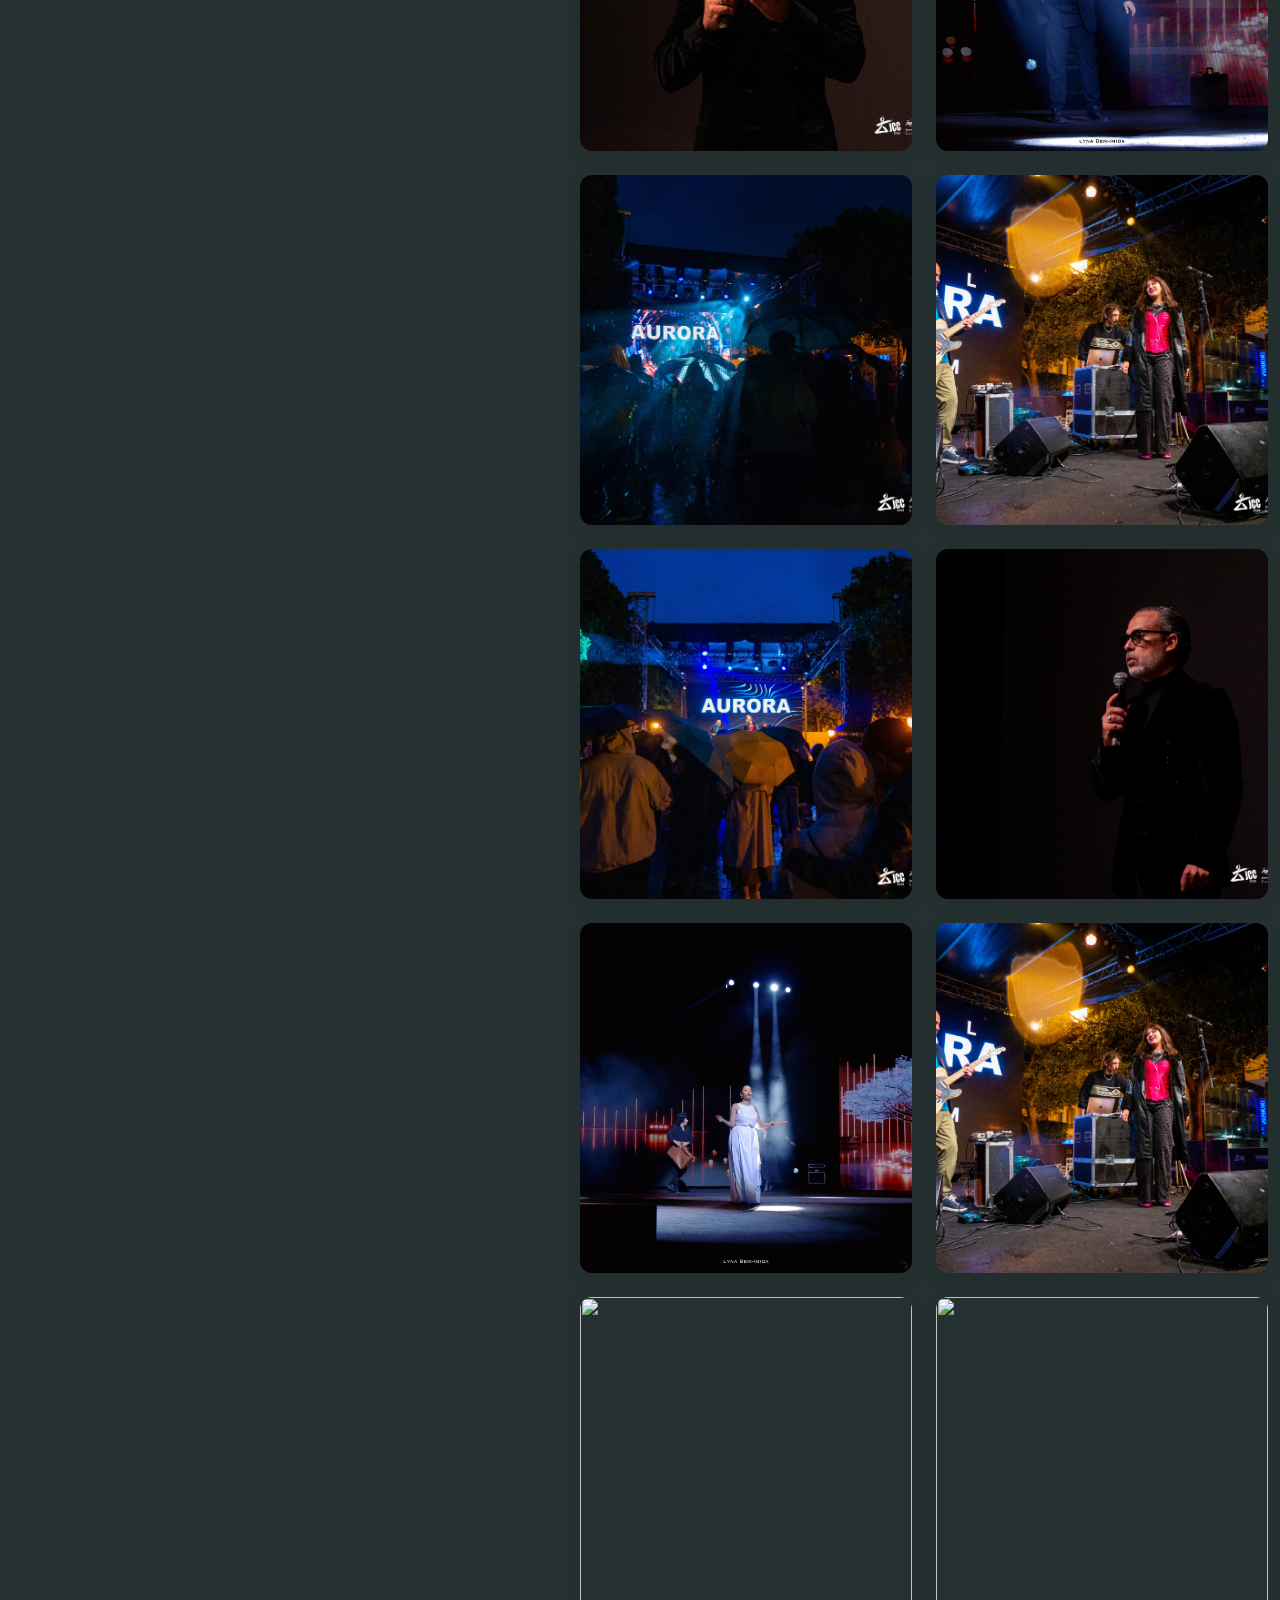
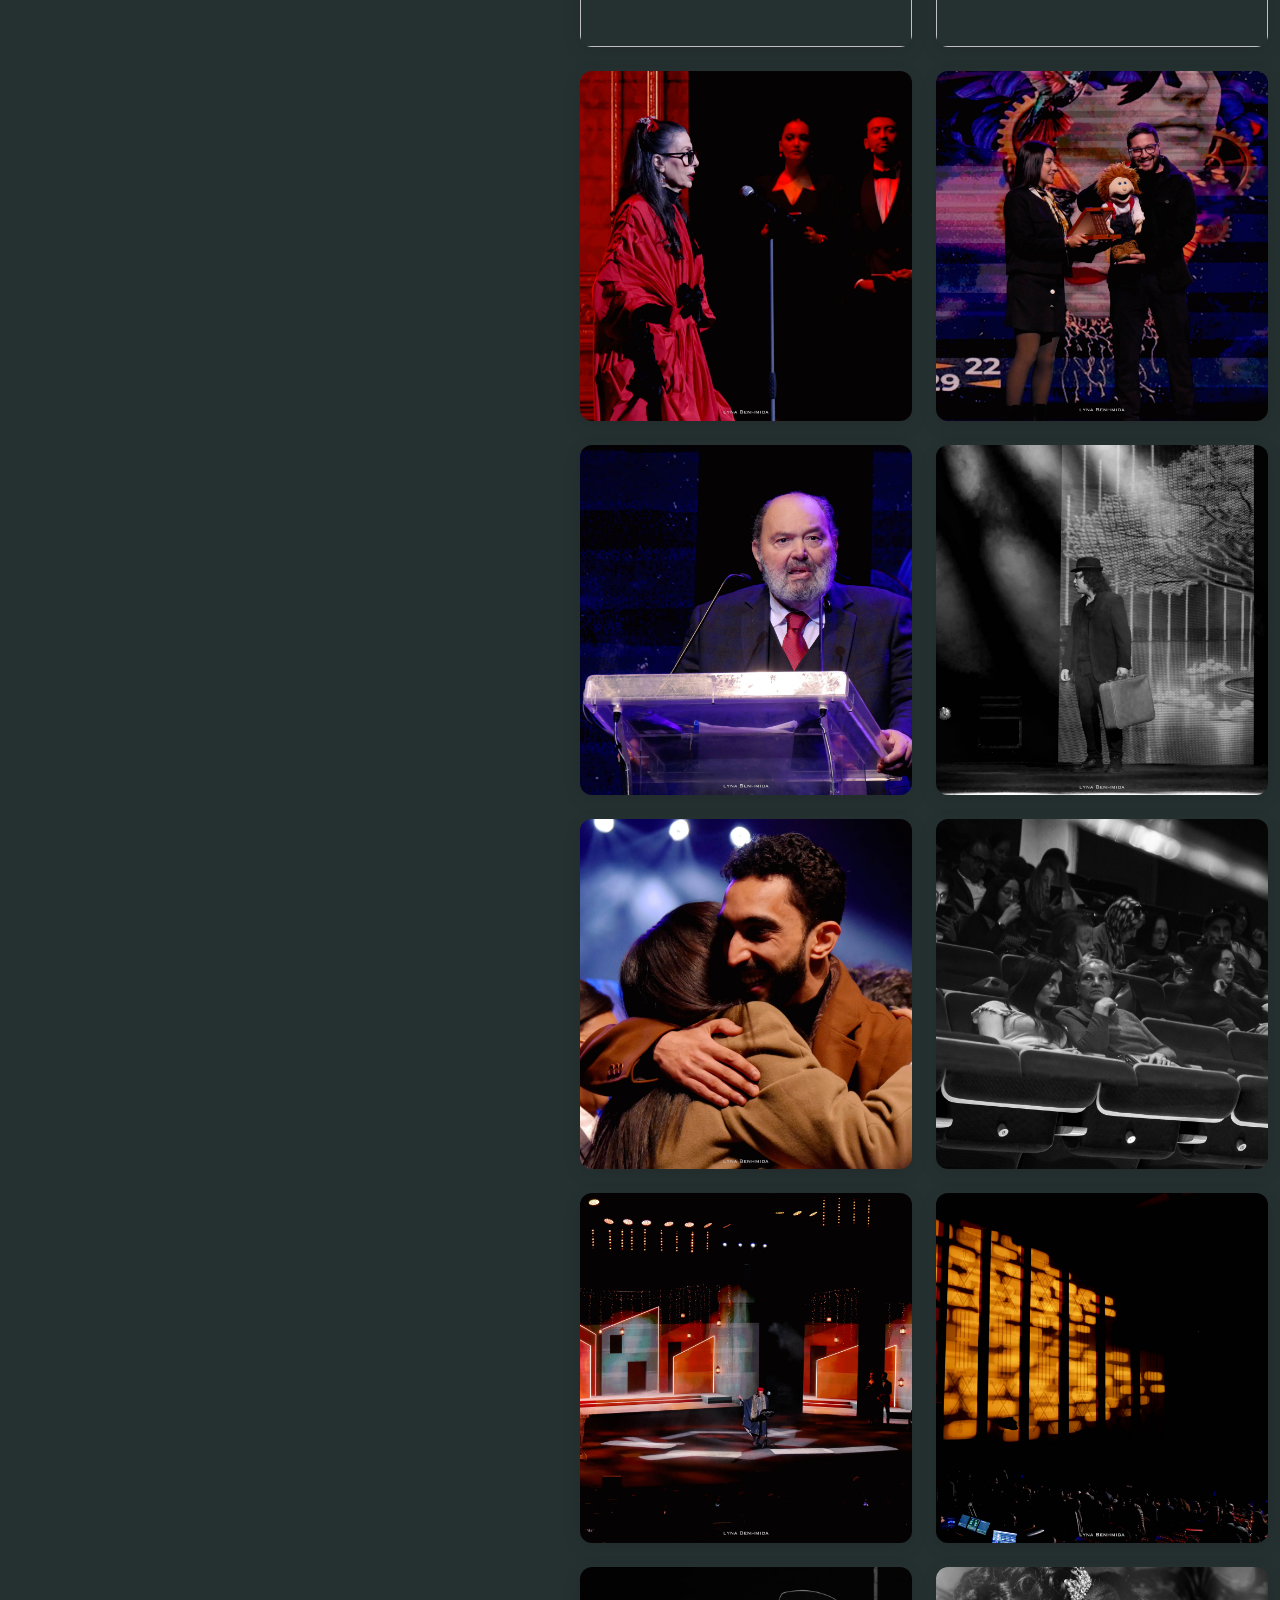
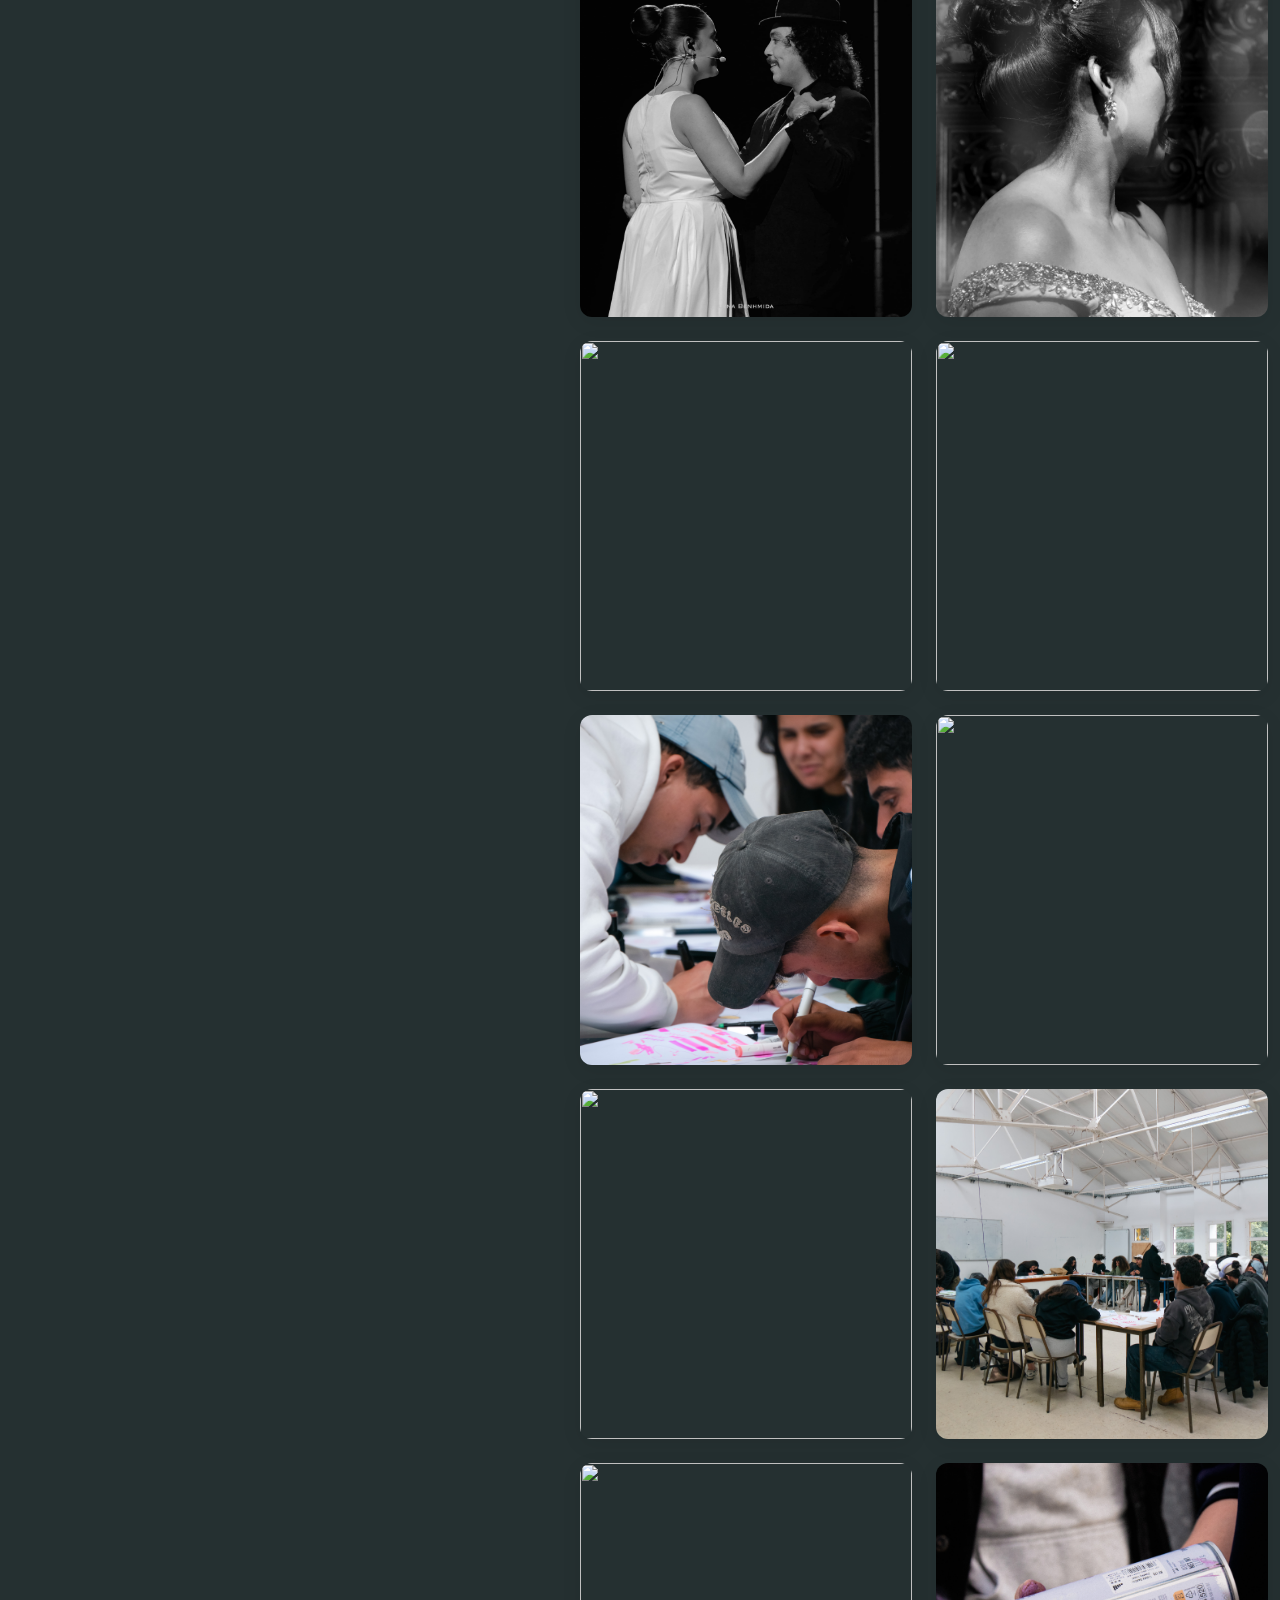
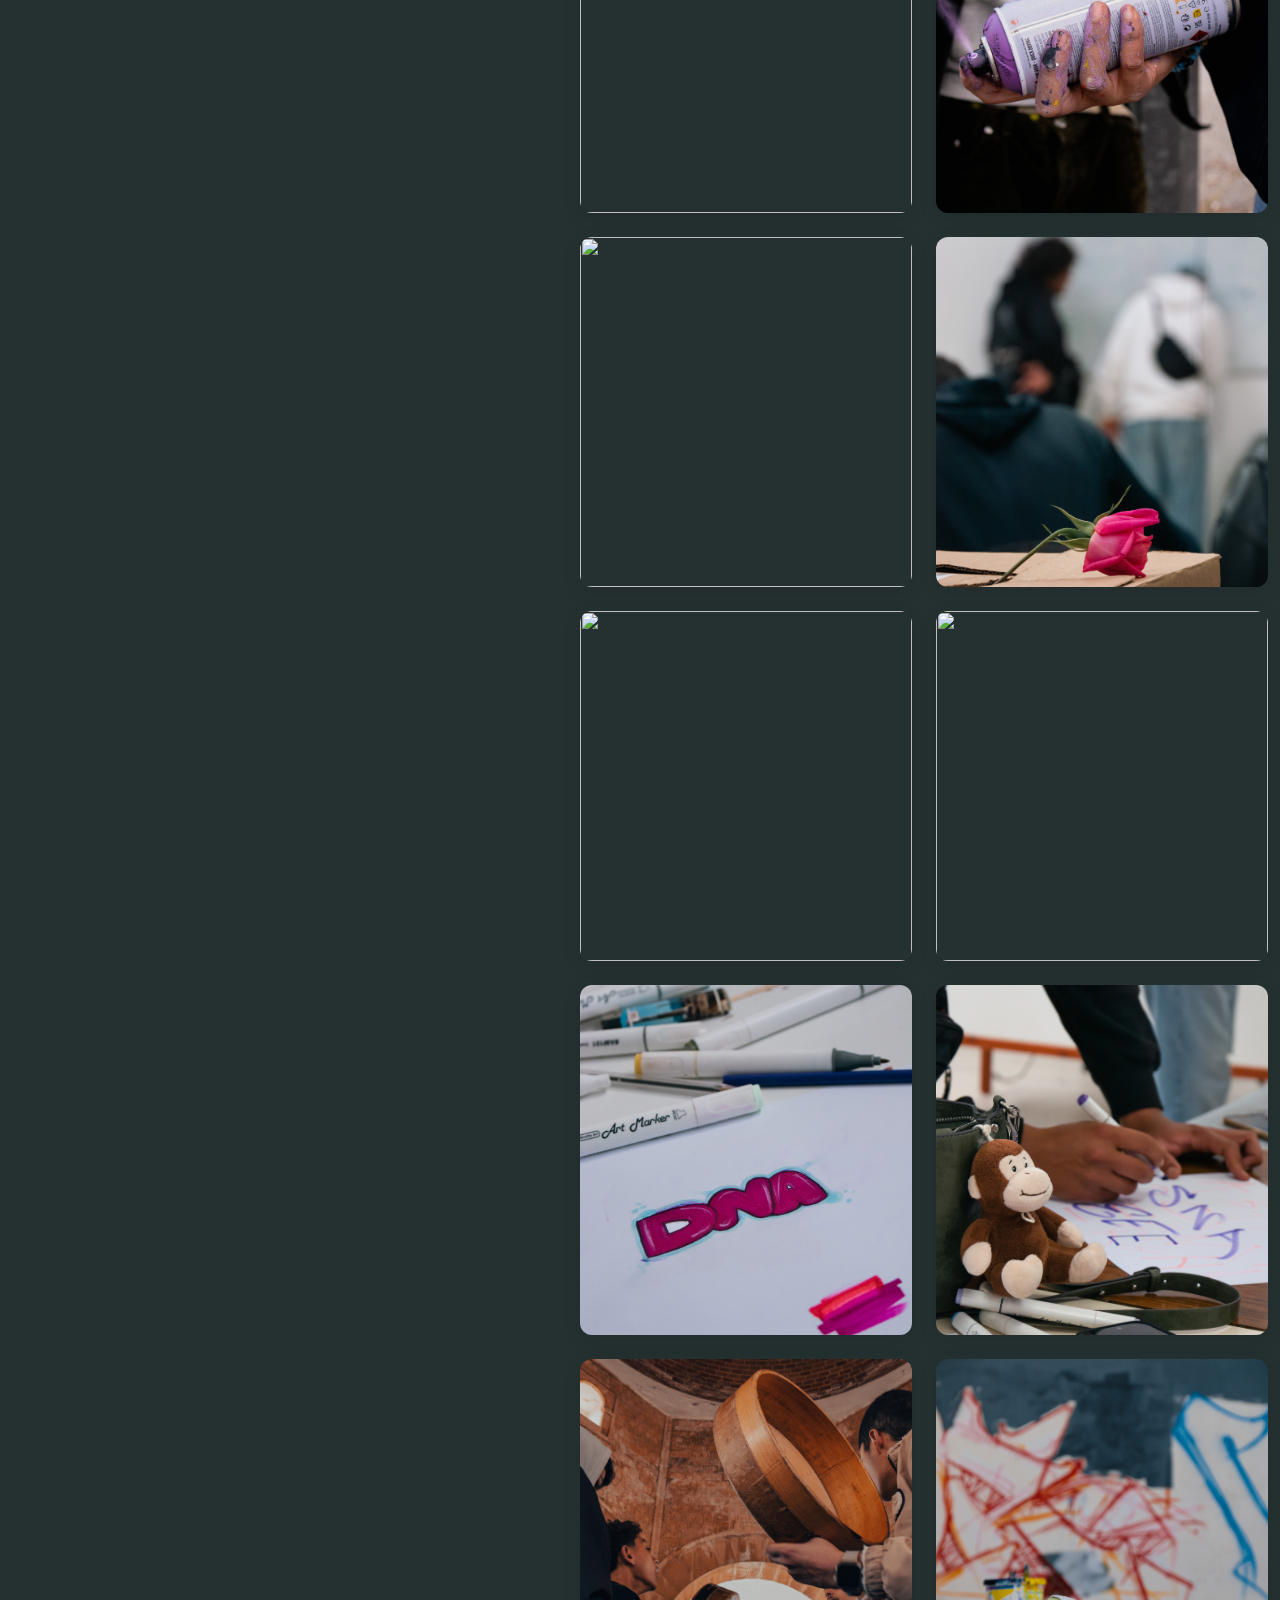
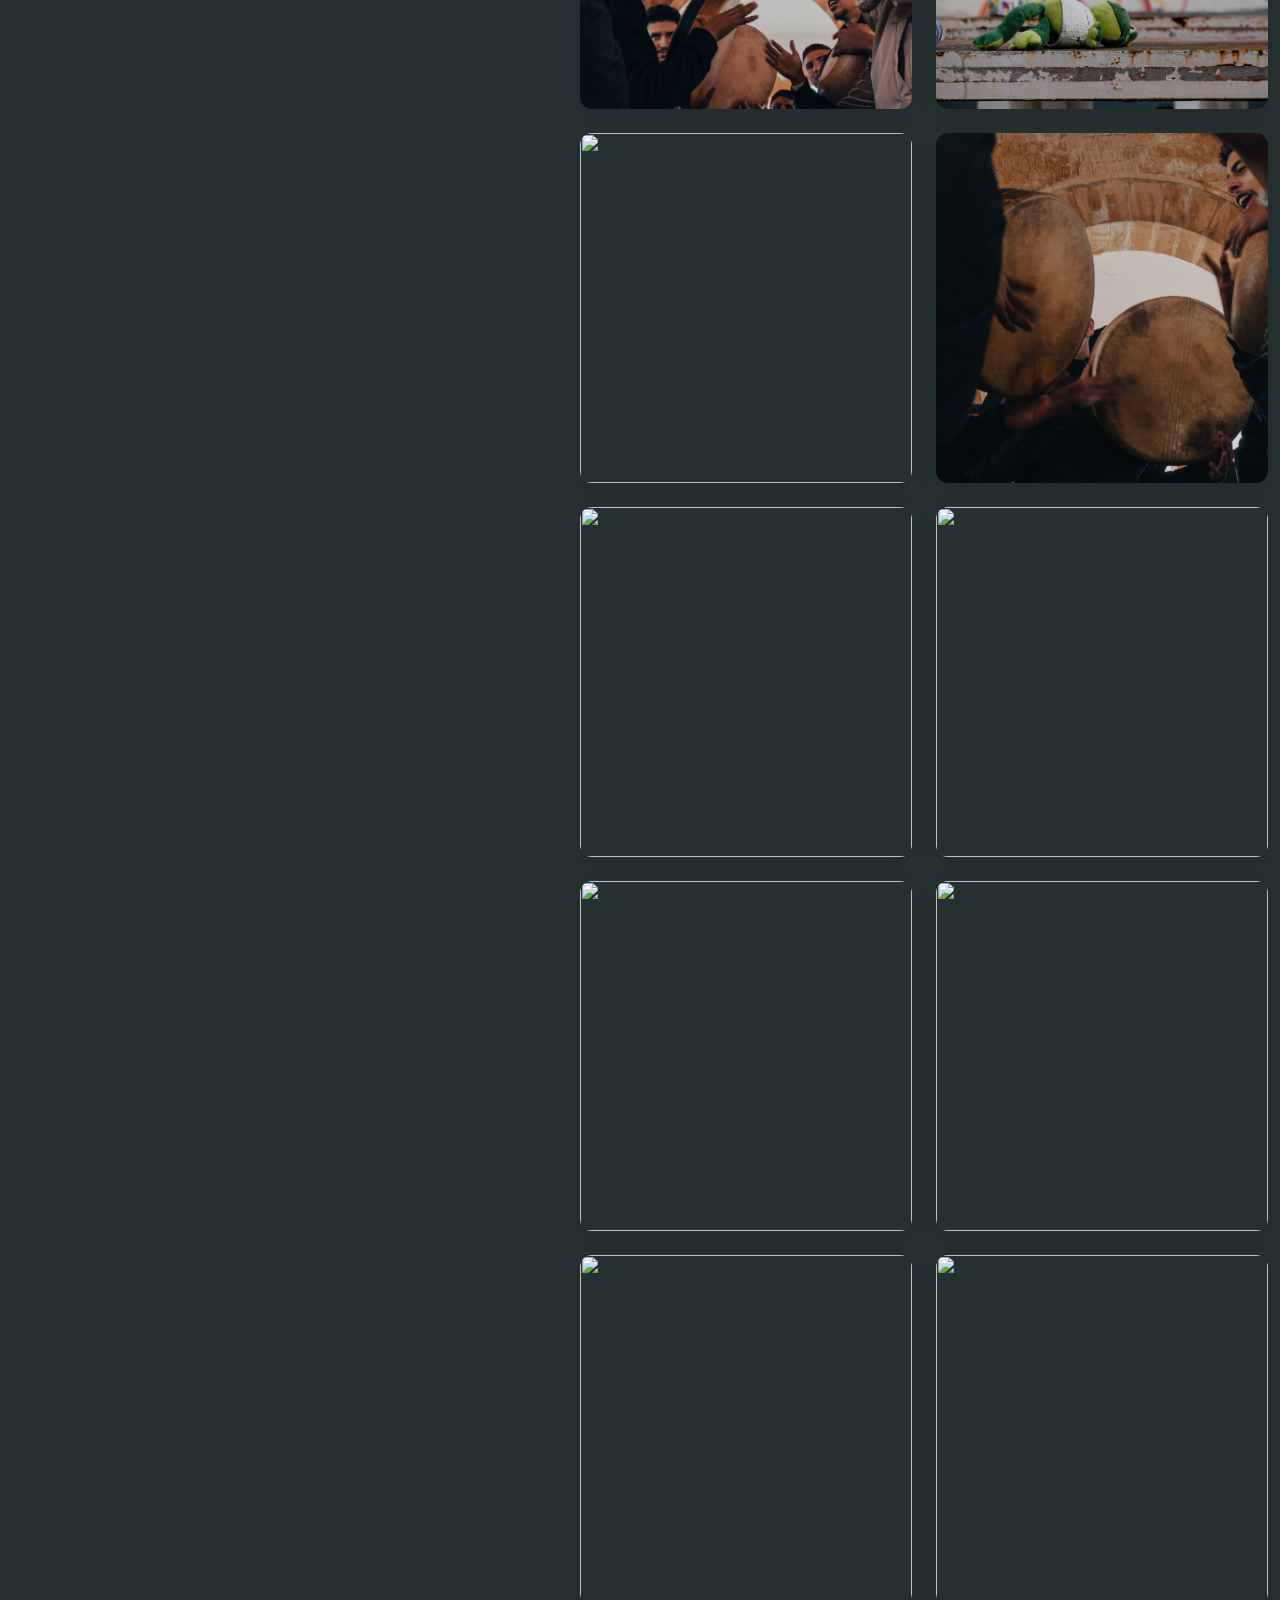
==== commit dc4c4d38: "WATANIA" ====
--- a/index.html
+++ b/index.html
@@ -107,6 +107,8 @@
                 <div class="hero-actions">
                   <a href="#portfolio" class="btn btn-primary">View My Work</a>
                   <a href="#contact" class="btn btn-outline">Get In Touch</a>
+                  <a href="assets/img/portfolio/LynaCV.pdf" class="btn btn-outline" target="_blank">Resume</a>
+
                 </div>
 
                 <div class="social-links">
@@ -587,9 +589,9 @@
             <ul class="sub-filters">
               <li data-filter=".filter-jcc">JCC</li>
               <li data-filter=".filter-jtc">JTC</li>
-               <li data-filter=".filter-jtc">RAID</li>
-              <li data-filter=".filter-jtc">FIFAK</li>
-              <li data-filter=".filter-jtc">FC Kef</li>
+               <li data-filter=".filter-Raid">RAID</li>
+              <li data-filter=".filter-Fifak">FIFAK</li>
+              <li data-filter=".filter-kef">FC Kef</li>
 
 
 
@@ -1303,20 +1305,322 @@
     </div>
 
     <!-- ======= DAILY LIFE — STREET LIFE ======= -->
-    <div class="col-lg-6 col-md-6 portfolio-item isotope-item filter-quotidien filter-street-life">
-      <div class="portfolio-wrap">
-        <img src="assets/img/portfolio/Quotidien/st1.webp" class="img-fluid" alt="" loading="lazy">
-        <div class="portfolio-info"><div class="content">
-          <span class="category">Daily Life · Street Life</span><h4>Street Life — 01</h4>
-          <div class="portfolio-links">
-            <a href="assets/img/portfolio/Quotidien/st1.webp" class="glightbox" title="Street Life — 01"><i class="bi bi-plus-lg"></i></a>
-            <a href="portfolio-details.html?category=street-life" title="More Details"><i class="bi bi-arrow-right"></i></a>
-          </div>
-        </div></div>
-      </div>
-    </div>
-
-    <div class="col-lg-6 col-md-6 portfolio-item isotope-item filter-quotidien filter-street-life">
+<!-- ======= DAILY LIFE — STREET LIFE ======= -->
+<div class="col-lg-6 col-md-6 portfolio-item isotope-item filter-quotidien filter-street-life">
+  <div class="portfolio-wrap">
+    <img src="assets/img/portfolio/Quotidien/st1.webp" class="img-fluid" alt="" loading="lazy">
+    <div class="portfolio-info"><div class="content">
+      <span class="category">Daily Life · Street Life</span><h4>Street Life — 01</h4>
+      <div class="portfolio-links">
+        <a href="assets/img/portfolio/Quotidien/st1.webp" class="glightbox" title="Street Life — 01"><i class="bi bi-plus-lg"></i></a>
+        <a href="portfolio-details.html?category=street-life" title="More Details"><i class="bi bi-arrow-right"></i></a>
+      </div>
+    </div></div>
+  </div>
+</div>
+
+<!-- <div class="col-lg-6 col-md-6 portfolio-item isotope-item filter-quotidien filter-street-life">
+  <div class="portfolio-wrap">
+    <img src="assets/img/portfolio/Quotidien/st2.webp" class="img-fluid" alt="" loading="lazy">
+    <div class="portfolio-info"><div class="content">
+      <span class="category">Daily Life · Street Life</span><h4>Street Life — 02</h4>
+      <div class="portfolio-links">
+        <a href="assets/img/portfolio/Quotidien/st2.webp" class="glightbox" title="Street Life — 02"><i class="bi bi-plus-lg"></i></a>
+        <a href="portfolio-details.html?category=street-life" title="More Details"><i class="bi bi-arrow-right"></i></a>
+      </div>
+    </div></div>
+  </div>
+</div> -->
+
+<div class="col-lg-6 col-md-6 portfolio-item isotope-item filter-quotidien filter-street-life">
+  <div class="portfolio-wrap">
+    <img src="assets/img/portfolio/Quotidien/st3.webp" class="img-fluid" alt="" loading="lazy">
+    <div class="portfolio-info"><div class="content">
+      <span class="category">Daily Life · Street Life</span><h4>Street Life — 03</h4>
+      <div class="portfolio-links">
+        <a href="assets/img/portfolio/Quotidien/st3.webp" class="glightbox" title="Street Life — 03"><i class="bi bi-plus-lg"></i></a>
+        <a href="portfolio-details.html?category=street-life" title="More Details"><i class="bi bi-arrow-right"></i></a>
+      </div>
+    </div></div>
+  </div>
+</div>
+
+<div class="col-lg-6 col-md-6 portfolio-item isotope-item filter-quotidien filter-street-life">
+  <div class="portfolio-wrap">
+    <img src="assets/img/portfolio/Quotidien/st4.webp" class="img-fluid" alt="" loading="lazy">
+    <div class="portfolio-info"><div class="content">
+      <span class="category">Daily Life · Street Life</span><h4>Street Life — 04</h4>
+      <div class="portfolio-links">
+        <a href="assets/img/portfolio/Quotidien/st4.webp" class="glightbox" title="Street Life — 04"><i class="bi bi-plus-lg"></i></a>
+        <a href="portfolio-details.html?category=street-life" title="More Details"><i class="bi bi-arrow-right"></i></a>
+      </div>
+    </div></div>
+  </div>
+</div>
+
+<div class="col-lg-6 col-md-6 portfolio-item isotope-item filter-quotidien filter-street-life">
+  <div class="portfolio-wrap">
+    <img src="assets/img/portfolio/Quotidien/st5.webp" class="img-fluid" alt="" loading="lazy">
+    <div class="portfolio-info"><div class="content">
+      <span class="category">Daily Life · Street Life</span><h4>Street Life — 05</h4>
+      <div class="portfolio-links">
+        <a href="assets/img/portfolio/Quotidien/st5.webp" class="glightbox" title="Street Life — 05"><i class="bi bi-plus-lg"></i></a>
+        <a href="portfolio-details.html?category=street-life" title="More Details"><i class="bi bi-arrow-right"></i></a>
+      </div>
+    </div></div>
+  </div>
+</div>
+
+<div class="col-lg-6 col-md-6 portfolio-item isotope-item filter-quotidien filter-street-life">
+  <div class="portfolio-wrap">
+    <img src="assets/img/portfolio/Quotidien/st6.webp" class="img-fluid" alt="" loading="lazy">
+    <div class="portfolio-info"><div class="content">
+      <span class="category">Daily Life · Street Life</span><h4>Street Life — 06</h4>
+      <div class="portfolio-links">
+        <a href="assets/img/portfolio/Quotidien/st6.webp" class="glightbox" title="Street Life — 06"><i class="bi bi-plus-lg"></i></a>
+        <a href="portfolio-details.html?category=street-life" title="More Details"><i class="bi bi-arrow-right"></i></a>
+      </div>
+    </div></div>
+  </div>
+</div>
+
+<div class="col-lg-6 col-md-6 portfolio-item isotope-item filter-quotidien filter-street-life">
+  <div class="portfolio-wrap">
+    <img src="assets/img/portfolio/Quotidien/st7.webp" class="img-fluid" alt="" loading="lazy">
+    <div class="portfolio-info"><div class="content">
+      <span class="category">Daily Life · Street Life</span><h4>Street Life — 07</h4>
+      <div class="portfolio-links">
+        <a href="assets/img/portfolio/Quotidien/st7.webp" class="glightbox" title="Street Life — 07"><i class="bi bi-plus-lg"></i></a>
+        <a href="portfolio-details.html?category=street-life" title="More Details"><i class="bi bi-arrow-right"></i></a>
+      </div>
+    </div></div>
+  </div>
+</div>
+
+<div class="col-lg-6 col-md-6 portfolio-item isotope-item filter-quotidien filter-street-life">
+  <div class="portfolio-wrap">
+    <img src="assets/img/portfolio/Quotidien/st8.webp" class="img-fluid" alt="" loading="lazy">
+    <div class="portfolio-info"><div class="content">
+      <span class="category">Daily Life · Street Life</span><h4>Street Life — 08</h4>
+      <div class="portfolio-links">
+        <a href="assets/img/portfolio/Quotidien/st8.webp" class="glightbox" title="Street Life — 08"><i class="bi bi-plus-lg"></i></a>
+        <a href="portfolio-details.html?category=street-life" title="More Details"><i class="bi bi-arrow-right"></i></a>
+      </div>
+    </div></div>
+  </div>
+</div>
+
+<div class="col-lg-6 col-md-6 portfolio-item isotope-item filter-quotidien filter-street-life">
+  <div class="portfolio-wrap">
+    <img src="assets/img/portfolio/Quotidien/st9.webp" class="img-fluid" alt="" loading="lazy">
+    <div class="portfolio-info"><div class="content">
+      <span class="category">Daily Life · Street Life</span><h4>Street Life — 09</h4>
+      <div class="portfolio-links">
+        <a href="assets/img/portfolio/Quotidien/st9.webp" class="glightbox" title="Street Life — 09"><i class="bi bi-plus-lg"></i></a>
+        <a href="portfolio-details.html?category=street-life" title="More Details"><i class="bi bi-arrow-right"></i></a>
+      </div>
+    </div></div>
+  </div>
+</div>
+
+<div class="col-lg-6 col-md-6 portfolio-item isotope-item filter-quotidien filter-street-life">
+  <div class="portfolio-wrap">
+    <img src="assets/img/portfolio/Quotidien/st10.webp" class="img-fluid" alt="" loading="lazy">
+    <div class="portfolio-info"><div class="content">
+      <span class="category">Daily Life · Street Life</span><h4>Street Life — 10</h4>
+      <div class="portfolio-links">
+        <a href="assets/img/portfolio/Quotidien/st10.webp" class="glightbox" title="Street Life — 10"><i class="bi bi-plus-lg"></i></a>
+        <a href="portfolio-details.html?category=street-life" title="More Details"><i class="bi bi-arrow-right"></i></a>
+      </div>
+    </div></div>
+  </div>
+</div>
+
+<div class="col-lg-6 col-md-6 portfolio-item isotope-item filter-quotidien filter-street-life">
+  <div class="portfolio-wrap">
+    <img src="assets/img/portfolio/Quotidien/P1680094.webp" class="img-fluid" alt="" loading="lazy">
+    <div class="portfolio-info"><div class="content">
+      <span class="category">Daily Life · Street Life</span><h4>Street Life — 11</h4>
+      <div class="portfolio-links">
+        <a href="assets/img/portfolio/Quotidien/P1680094.webp" class="glightbox" title="Street Life — 11"><i class="bi bi-plus-lg"></i></a>
+        <a href="portfolio-details.html?category=street-life" title="More Details"><i class="bi bi-arrow-right"></i></a>
+      </div>
+    </div></div>
+  </div>
+</div>
+
+<!-- newly added files -->
+<div class="col-lg-6 col-md-6 portfolio-item isotope-item filter-quotidien filter-street-life">
+  <div class="portfolio-wrap">
+    <img src="assets/img/portfolio/Quotidien/3arabet.webp" class="img-fluid" alt="" loading="lazy">
+    <div class="portfolio-info"><div class="content">
+      <span class="category">Daily Life · Street Life</span><h4>Street Life — 12</h4>
+      <div class="portfolio-links">
+        <a href="assets/img/portfolio/Quotidien/3arabet.webp" class="glightbox" title="Street Life — 12"><i class="bi bi-plus-lg"></i></a>
+        <a href="portfolio-details.html?category=street-life" title="More Details"><i class="bi bi-arrow-right"></i></a>
+      </div>
+    </div></div>
+  </div>
+</div>
+
+<div class="col-lg-6 col-md-6 portfolio-item isotope-item filter-quotidien filter-street-life">
+  <div class="portfolio-wrap">
+    <img src="assets/img/portfolio/Quotidien/3asfour.webp" class="img-fluid" alt="" loading="lazy">
+    <div class="portfolio-info"><div class="content">
+      <span class="category">Daily Life · Street Life</span><h4>Street Life — 13</h4>
+      <div class="portfolio-links">
+        <a href="assets/img/portfolio/Quotidien/3asfour.webp" class="glightbox" title="Street Life — 13"><i class="bi bi-plus-lg"></i></a>
+        <a href="portfolio-details.html?category=street-life" title="More Details"><i class="bi bi-arrow-right"></i></a>
+      </div>
+    </div></div>
+  </div>
+</div>
+
+<div class="col-lg-6 col-md-6 portfolio-item isotope-item filter-quotidien filter-street-life">
+  <div class="portfolio-wrap">
+    <img src="assets/img/portfolio/Quotidien/9am7.webp" class="img-fluid" alt="" loading="lazy">
+    <div class="portfolio-info"><div class="content">
+      <span class="category">Daily Life · Street Life</span><h4>Street Life — 14</h4>
+      <div class="portfolio-links">
+        <a href="assets/img/portfolio/Quotidien/9am7.webp" class="glightbox" title="Street Life — 14"><i class="bi bi-plus-lg"></i></a>
+        <a href="portfolio-details.html?category=street-life" title="More Details"><i class="bi bi-arrow-right"></i></a>
+      </div>
+    </div></div>
+  </div>
+</div>
+
+<div class="col-lg-6 col-md-6 portfolio-item isotope-item filter-quotidien filter-street-life">
+  <div class="portfolio-wrap">
+    <img src="assets/img/portfolio/Quotidien/9ares.webp" class="img-fluid" alt="" loading="lazy">
+    <div class="portfolio-info"><div class="content">
+      <span class="category">Daily Life · Street Life</span><h4>Street Life — 15</h4>
+      <div class="portfolio-links">
+        <a href="assets/img/portfolio/Quotidien/9ares.webp" class="glightbox" title="Street Life — 15"><i class="bi bi-plus-lg"></i></a>
+        <a href="portfolio-details.html?category=street-life" title="More Details"><i class="bi bi-arrow-right"></i></a>
+      </div>
+    </div></div>
+  </div>
+</div>
+
+<div class="col-lg-6 col-md-6 portfolio-item isotope-item filter-quotidien filter-street-life">
+  <div class="portfolio-wrap">
+    <img src="assets/img/portfolio/Quotidien/baja3a.webp" class="img-fluid" alt="" loading="lazy">
+    <div class="portfolio-info"><div class="content">
+      <span class="category">Daily Life · Street Life</span><h4>Street Life — 16</h4>
+      <div class="portfolio-links">
+        <a href="assets/img/portfolio/Quotidien/baja3a.webp" class="glightbox" title="Street Life — 16"><i class="bi bi-plus-lg"></i></a>
+        <a href="portfolio-details.html?category=street-life" title="More Details"><i class="bi bi-arrow-right"></i></a>
+      </div>
+    </div></div>
+  </div>
+</div>
+
+<div class="col-lg-6 col-md-6 portfolio-item isotope-item filter-quotidien filter-street-life">
+  <div class="portfolio-wrap">
+    <img src="assets/img/portfolio/Quotidien/flame.webp" class="img-fluid" alt="" loading="lazy">
+    <div class="portfolio-info"><div class="content">
+      <span class="category">Daily Life · Street Life</span><h4>Street Life — 17</h4>
+      <div class="portfolio-links">
+        <a href="assets/img/portfolio/Quotidien/flame.webp" class="glightbox" title="Street Life — 17"><i class="bi bi-plus-lg"></i></a>
+        <a href="portfolio-details.html?category=street-life" title="More Details"><i class="bi bi-arrow-right"></i></a>
+      </div>
+    </div></div>
+  </div>
+</div>
+
+<div class="col-lg-6 col-md-6 portfolio-item isotope-item filter-quotidien filter-street-life">
+  <div class="portfolio-wrap">
+    <img src="assets/img/portfolio/Quotidien/journal 2.webp" class="img-fluid" alt="" loading="lazy">
+    <div class="portfolio-info"><div class="content">
+      <span class="category">Daily Life · Street Life</span><h4>Street Life — 18</h4>
+      <div class="portfolio-links">
+        <a href="assets/img/portfolio/Quotidien/journal 2.webp" class="glightbox" title="Street Life — 18"><i class="bi bi-plus-lg"></i></a>
+        <a href="portfolio-details.html?category=street-life" title="More Details"><i class="bi bi-arrow-right"></i></a>
+      </div>
+    </div></div>
+  </div>
+</div>
+
+<div class="col-lg-6 col-md-6 portfolio-item isotope-item filter-quotidien filter-street-life">
+  <div class="portfolio-wrap">
+    <img src="assets/img/portfolio/Quotidien/journal.webp" class="img-fluid" alt="" loading="lazy">
+    <div class="portfolio-info"><div class="content">
+      <span class="category">Daily Life · Street Life</span><h4>Street Life — 19</h4>
+      <div class="portfolio-links">
+        <a href="assets/img/portfolio/Quotidien/journal.webp" class="glightbox" title="Street Life — 19"><i class="bi bi-plus-lg"></i></a>
+        <a href="portfolio-details.html?category=street-life" title="More Details"><i class="bi bi-arrow-right"></i></a>
+      </div>
+    </div></div>
+  </div>
+</div>
+
+<div class="col-lg-6 col-md-6 portfolio-item isotope-item filter-quotidien filter-street-life">
+  <div class="portfolio-wrap">
+    <img src="assets/img/portfolio/Quotidien/rommena(1).webp" class="img-fluid" alt="" loading="lazy">
+    <div class="portfolio-info"><div class="content">
+      <span class="category">Daily Life · Street Life</span><h4>Street Life — 20</h4>
+      <div class="portfolio-links">
+        <a href="assets/img/portfolio/Quotidien/rommena(1).webp" class="glightbox" title="Street Life — 20"><i class="bi bi-plus-lg"></i></a>
+        <a href="portfolio-details.html?category=street-life" title="More Details"><i class="bi bi-arrow-right"></i></a>
+      </div>
+    </div></div>
+  </div>
+</div>
+
+<div class="col-lg-6 col-md-6 portfolio-item isotope-item filter-quotidien filter-street-life">
+  <div class="portfolio-wrap">
+    <img src="assets/img/portfolio/Quotidien/ta3zizet.webp" class="img-fluid" alt="" loading="lazy">
+    <div class="portfolio-info"><div class="content">
+      <span class="category">Daily Life · Street Life</span><h4>Street Life — 21</h4>
+      <div class="portfolio-links">
+        <a href="assets/img/portfolio/Quotidien/ta3zizet.webp" class="glightbox" title="Street Life — 21"><i class="bi bi-plus-lg"></i></a>
+        <a href="portfolio-details.html?category=street-life" title="More Details"><i class="bi bi-arrow-right"></i></a>
+      </div>
+    </div></div>
+  </div>
+</div>
+
+<div class="col-lg-6 col-md-6 portfolio-item isotope-item filter-quotidien filter-street-life">
+  <div class="portfolio-wrap">
+    <img src="assets/img/portfolio/Quotidien/tunis by night.webp" class="img-fluid" alt="" loading="lazy">
+    <div class="portfolio-info"><div class="content">
+      <span class="category">Daily Life · Street Life</span><h4>Street Life — 22</h4>
+      <div class="portfolio-links">
+        <a href="assets/img/portfolio/Quotidien/tunis by night.webp" class="glightbox" title="Street Life — 22"><i class="bi bi-plus-lg"></i></a>
+        <a href="portfolio-details.html?category=street-life" title="More Details"><i class="bi bi-arrow-right"></i></a>
+      </div>
+    </div></div>
+  </div>
+</div>
+
+<div class="col-lg-6 col-md-6 portfolio-item isotope-item filter-quotidien filter-street-life">
+  <div class="portfolio-wrap">
+    <img src="assets/img/portfolio/Quotidien/zitoun.webp" class="img-fluid" alt="" loading="lazy">
+    <div class="portfolio-info"><div class="content">
+      <span class="category">Daily Life · Street Life</span><h4>Street Life — 23</h4>
+      <div class="portfolio-links">
+        <a href="assets/img/portfolio/Quotidien/zitoun.webp" class="glightbox" title="Street Life — 23"><i class="bi bi-plus-lg"></i></a>
+        <a href="portfolio-details.html?category=street-life" title="More Details"><i class="bi bi-arrow-right"></i></a>
+      </div>
+    </div></div>
+  </div>
+</div>
+
+<div class="col-lg-6 col-md-6 portfolio-item isotope-item filter-quotidien filter-street-life">
+  <div class="portfolio-wrap">
+    <img src="assets/img/portfolio/Quotidien/zitounaa.webp" class="img-fluid" alt="" loading="lazy">
+    <div class="portfolio-info"><div class="content">
+      <span class="category">Daily Life · Street Life</span><h4>Street Life — 24</h4>
+      <div class="portfolio-links">
+        <a href="assets/img/portfolio/Quotidien/zitounaa.webp" class="glightbox" title="Street Life — 24"><i class="bi bi-plus-lg"></i></a>
+        <a href="portfolio-details.html?category=street-life" title="More Details"><i class="bi bi-arrow-right"></i></a>
+      </div>
+    </div></div>
+  </div>
+</div>
+
+
+<!--     <div class="col-lg-6 col-md-6 portfolio-item isotope-item filter-quotidien filter-street-life">
       <div class="portfolio-wrap">
         <img src="assets/img/portfolio/Quotidien/st2.webp" class="img-fluid" alt="" loading="lazy">
         <div class="portfolio-info"><div class="content">
@@ -1327,7 +1631,7 @@
           </div>
         </div></div>
       </div>
-    </div>
+    </div> -->
 
     <div class="col-lg-6 col-md-6 portfolio-item isotope-item filter-quotidien filter-street-life">
       <div class="portfolio-wrap">
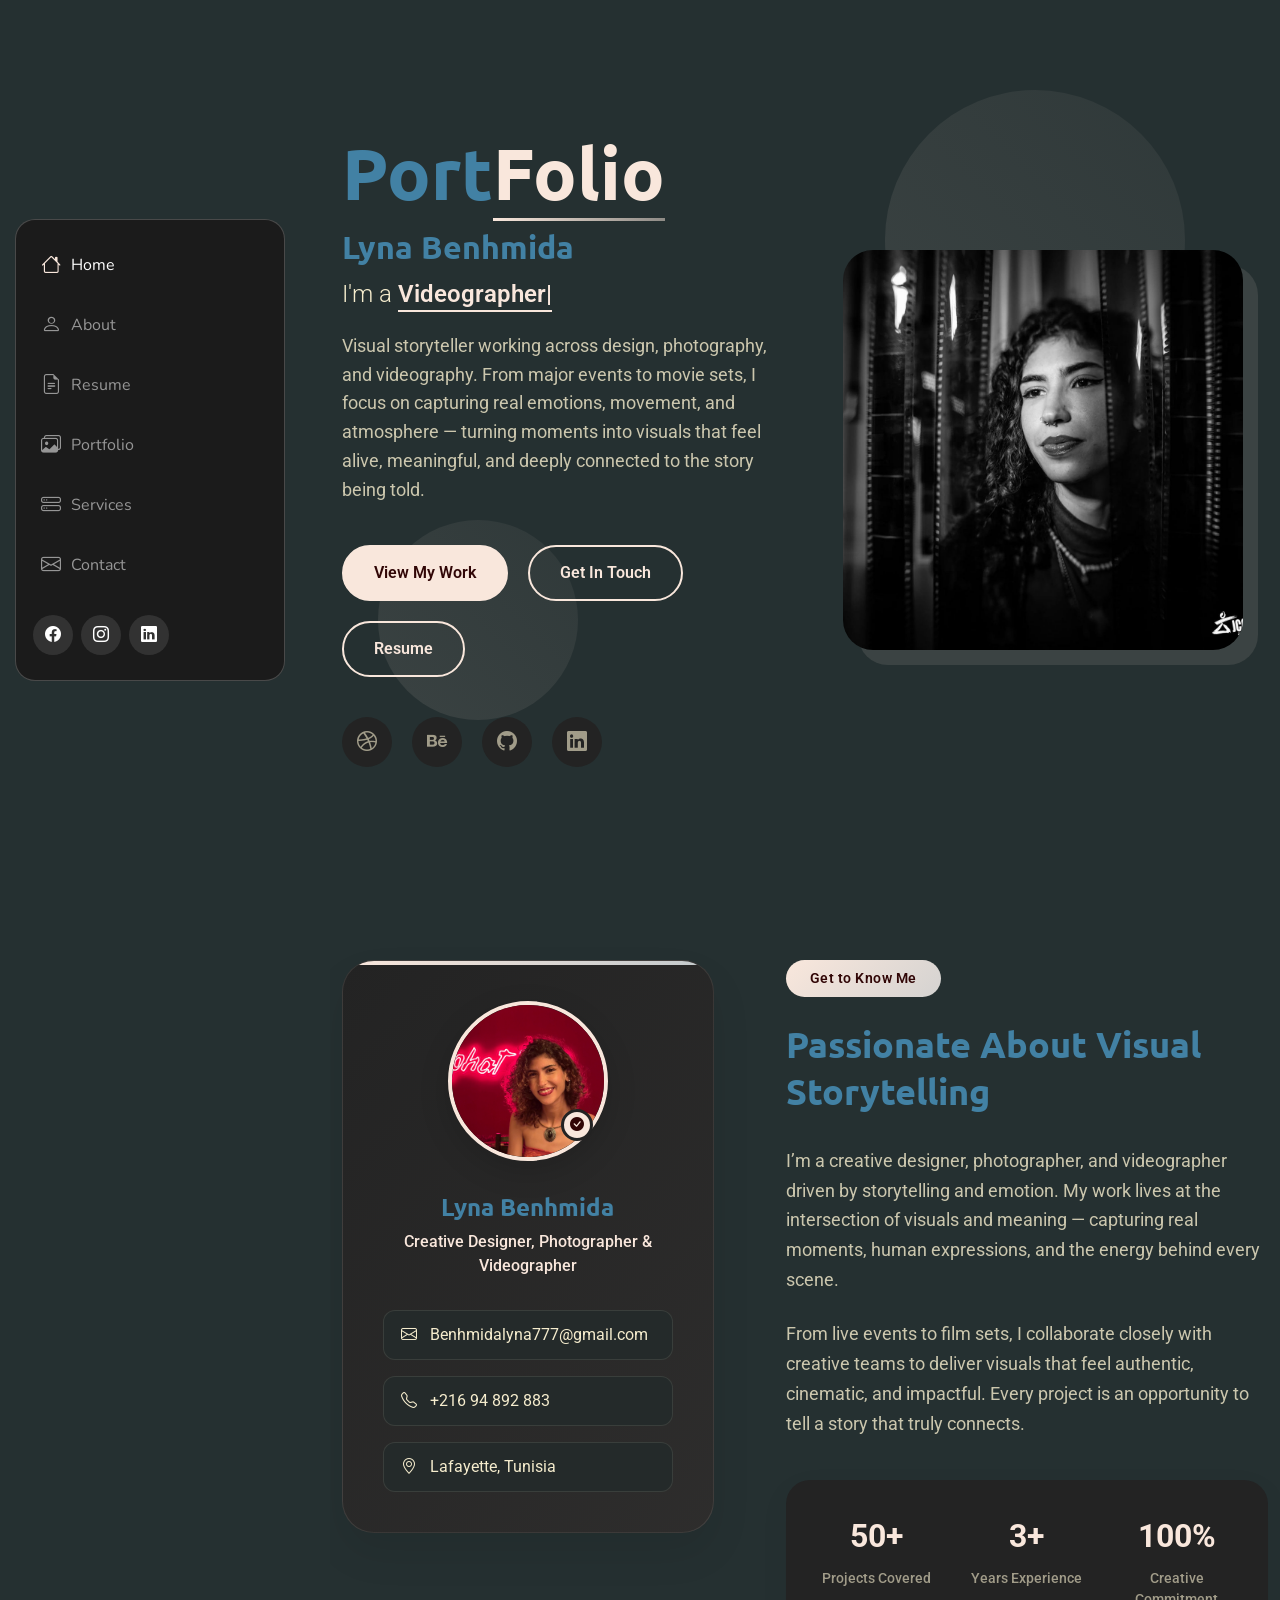
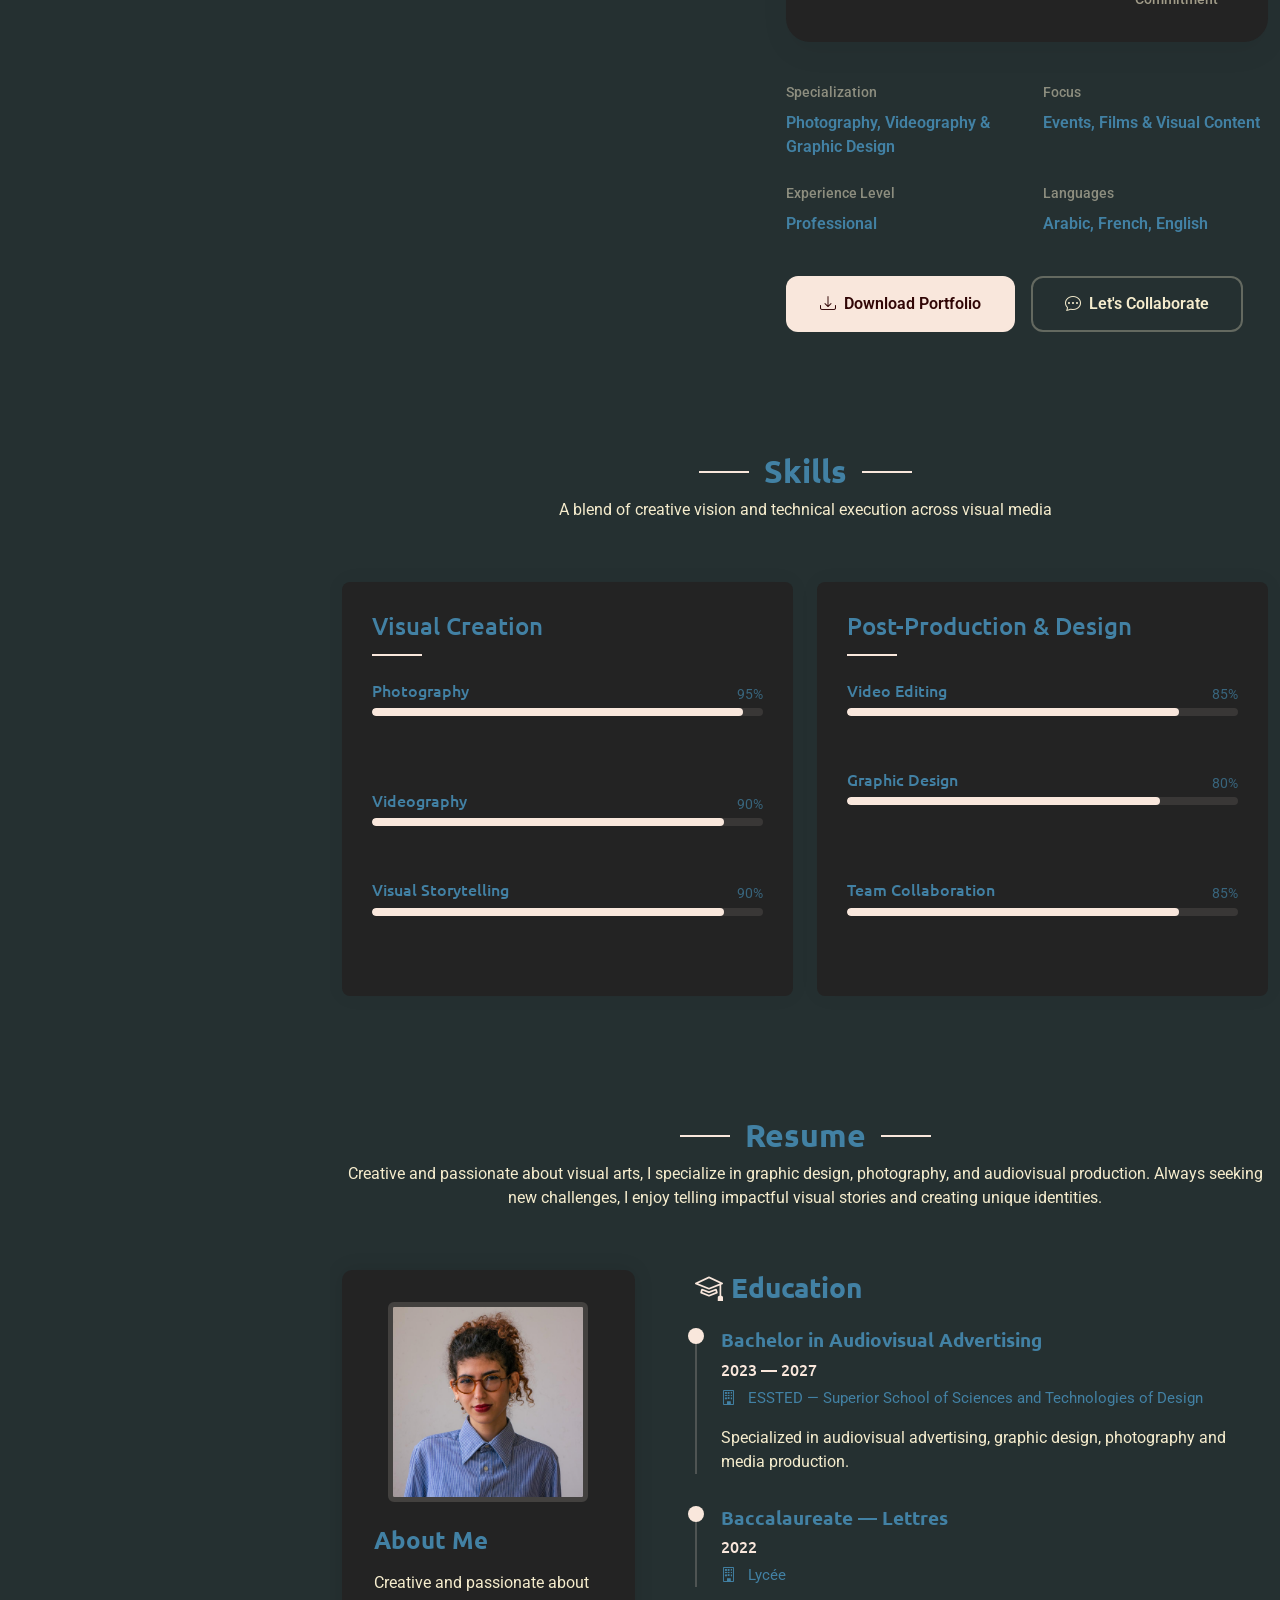
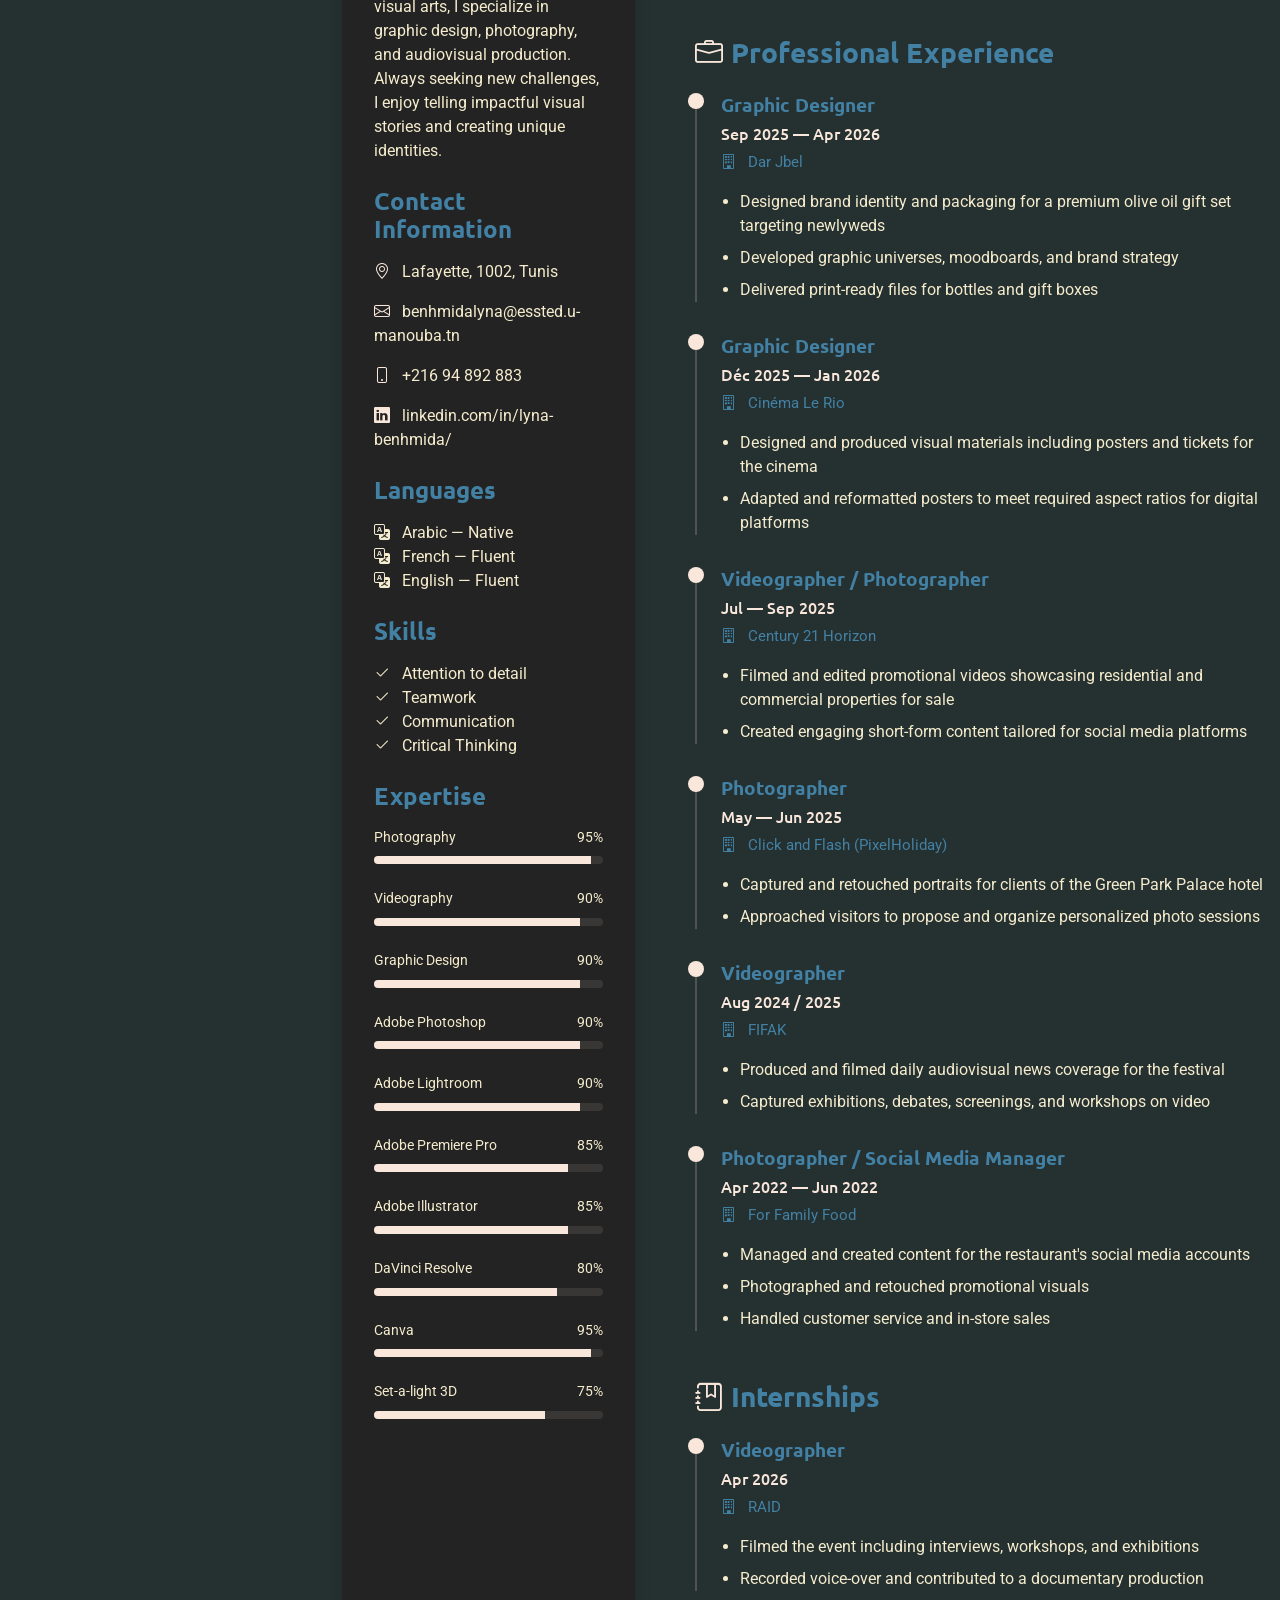
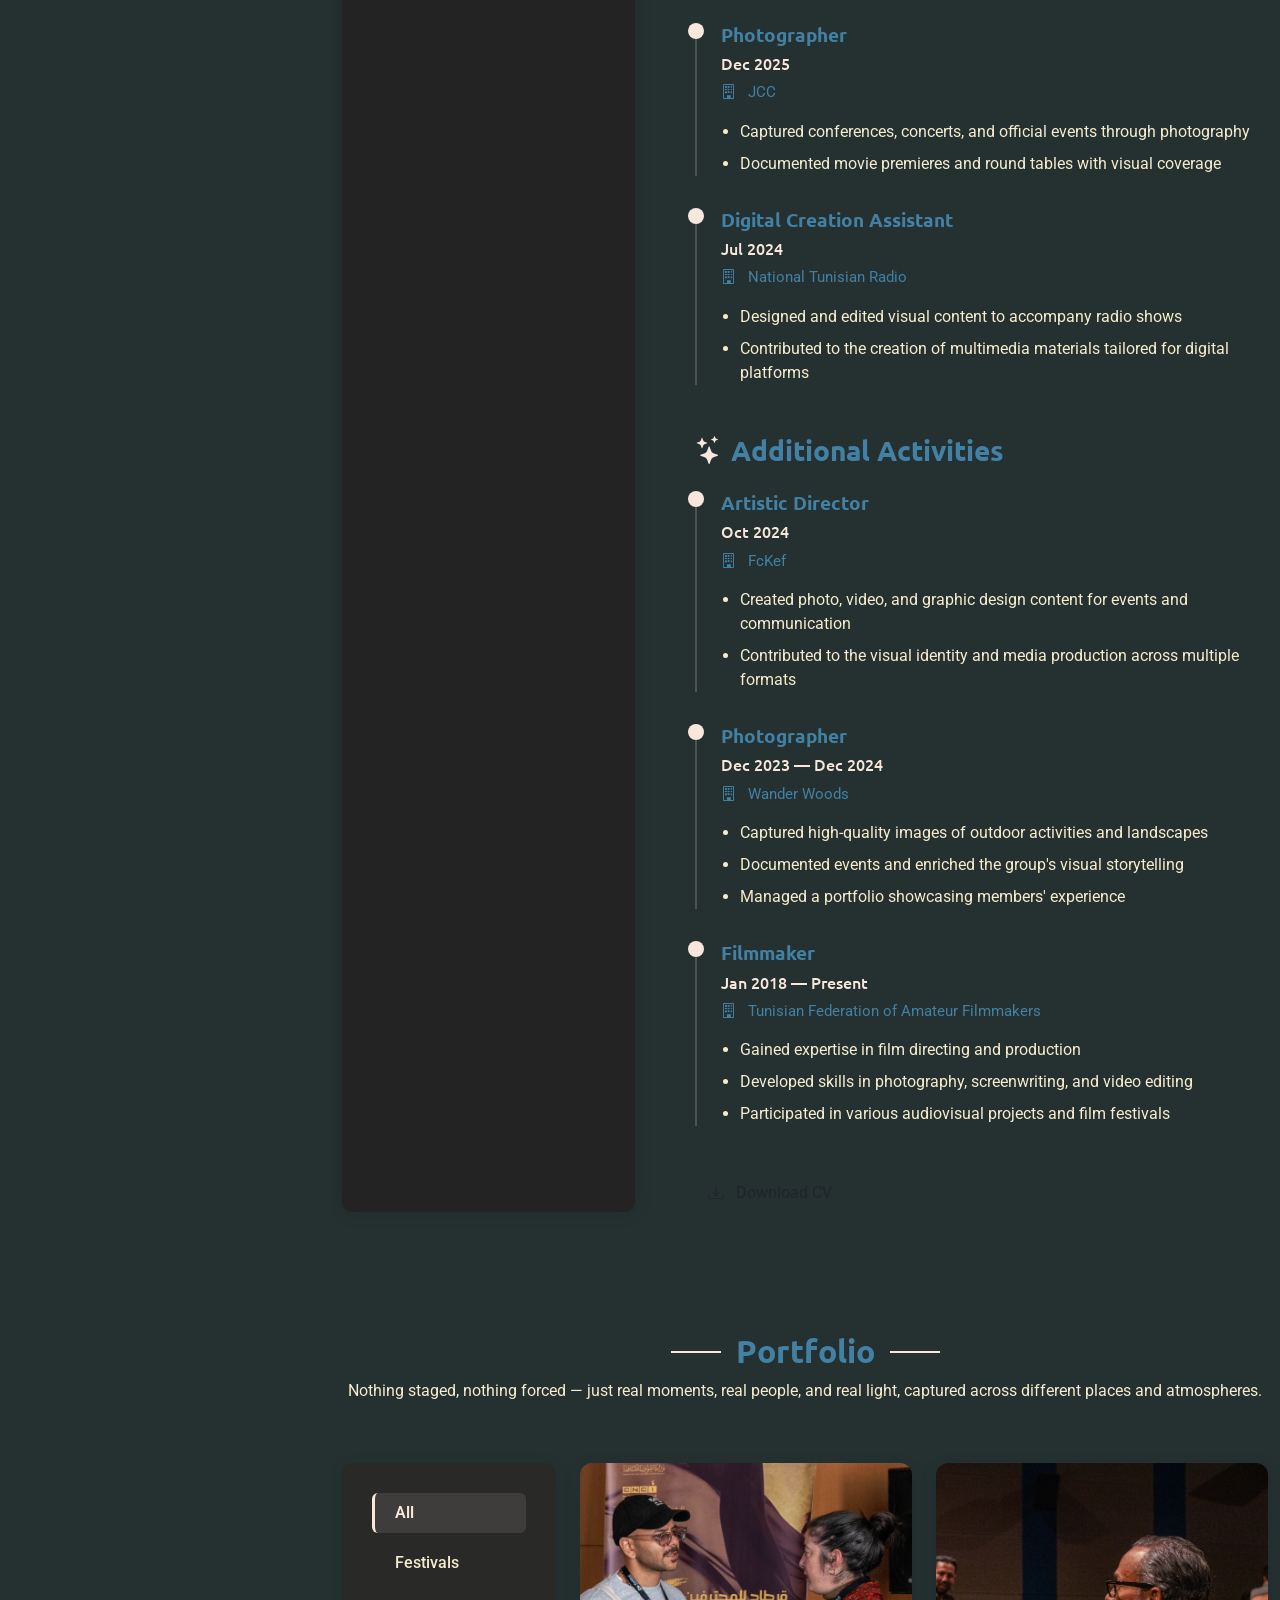
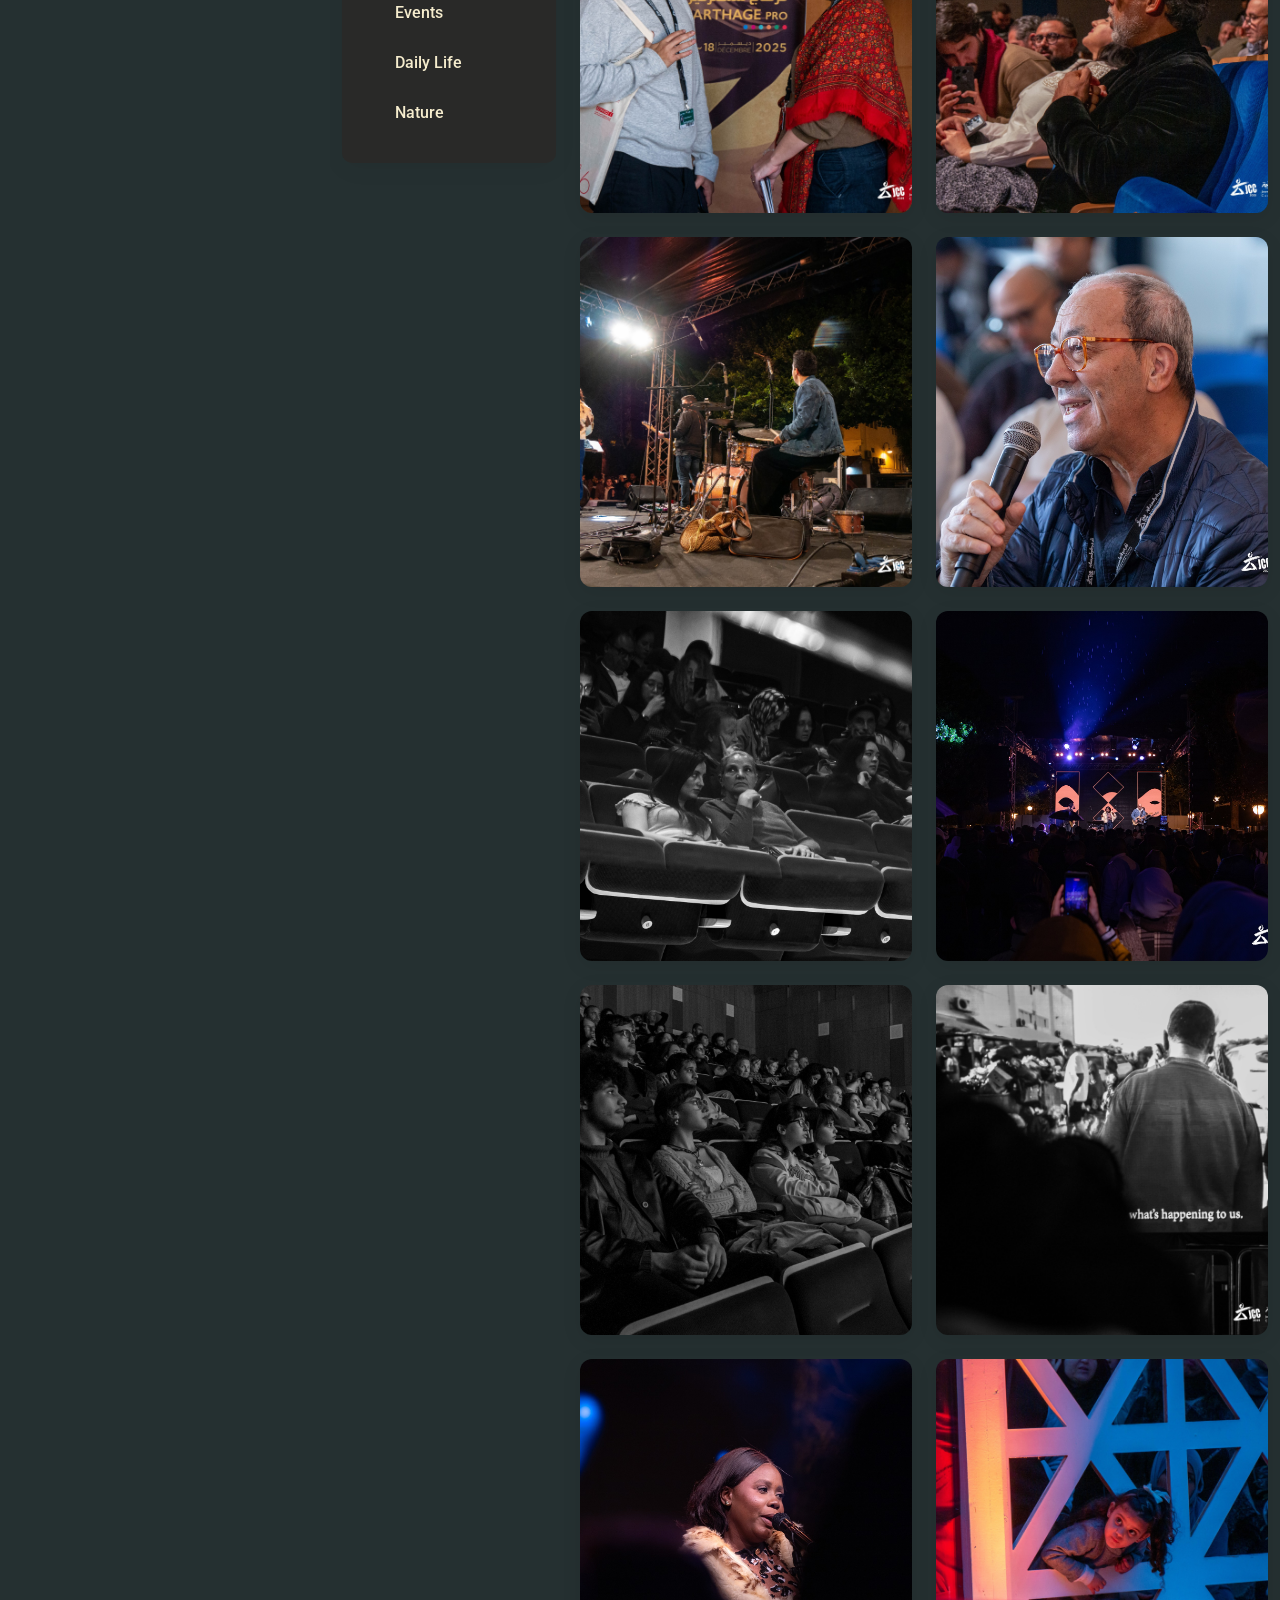
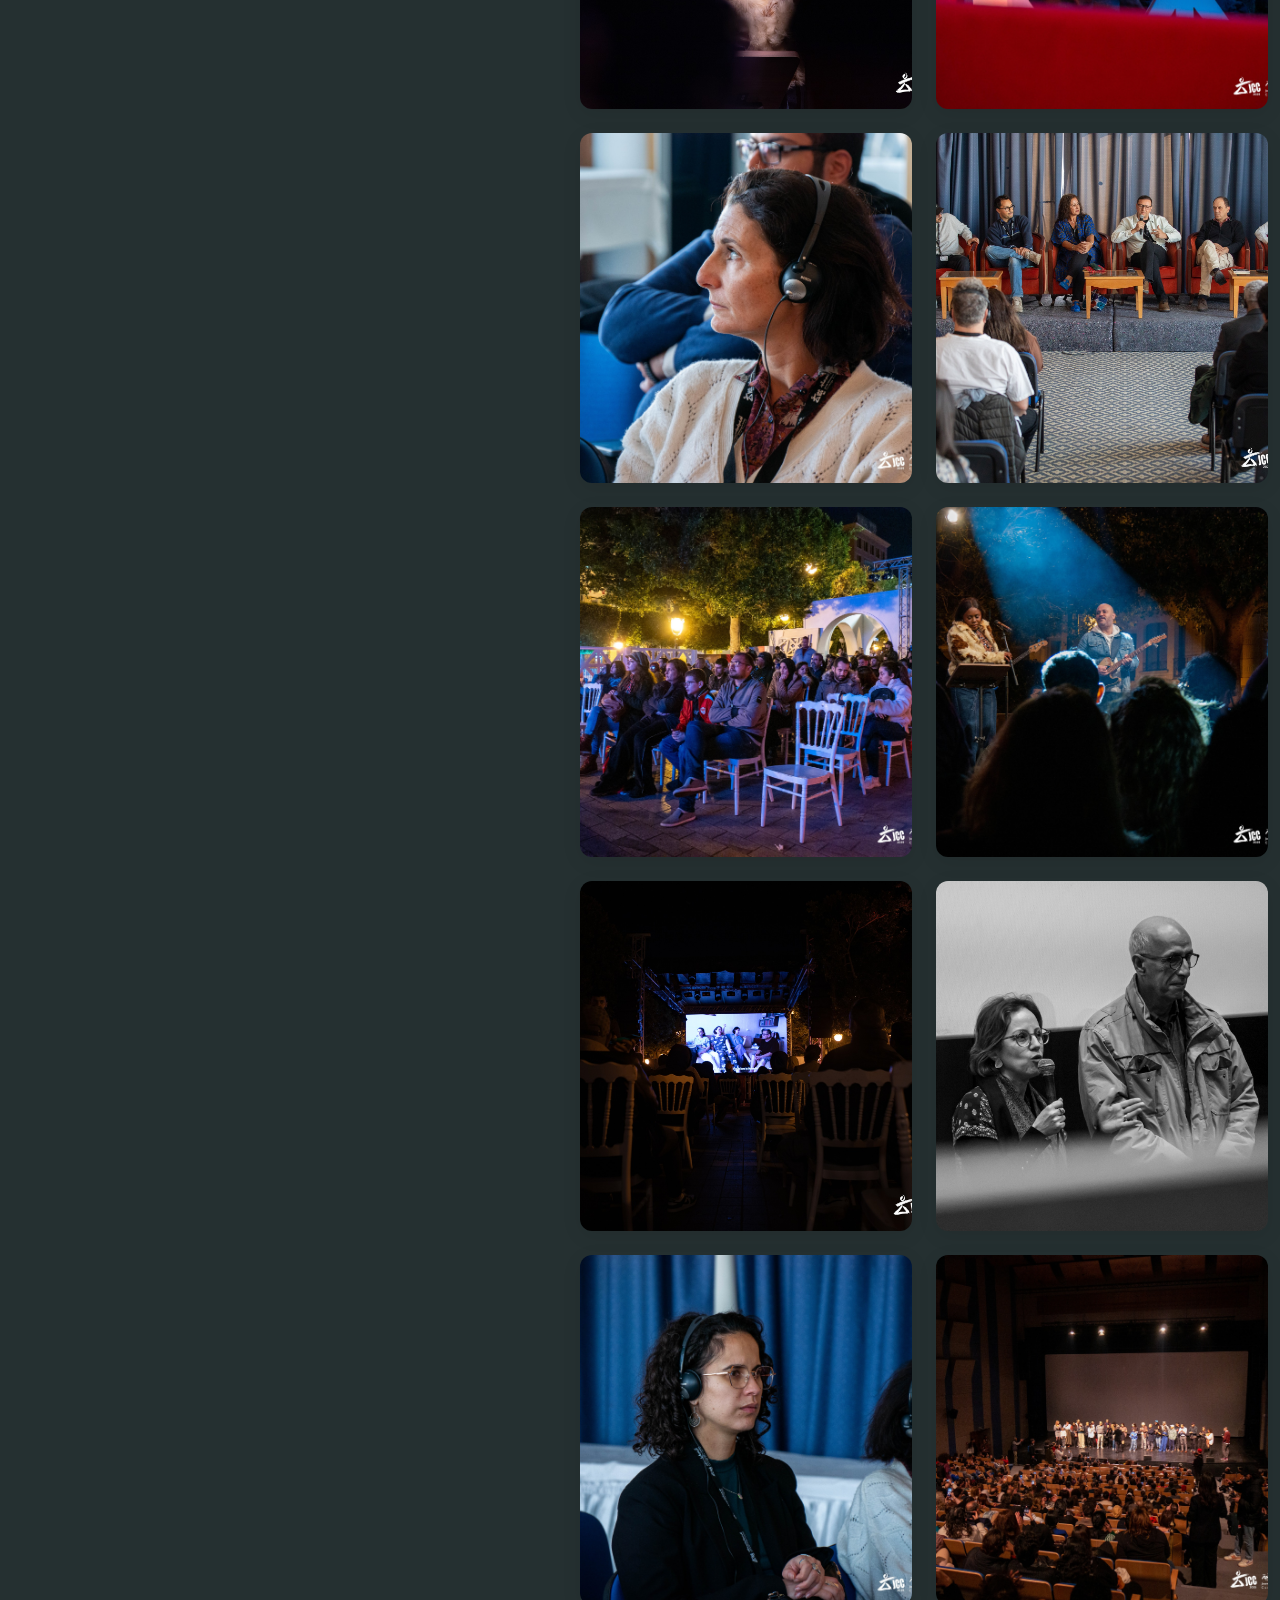
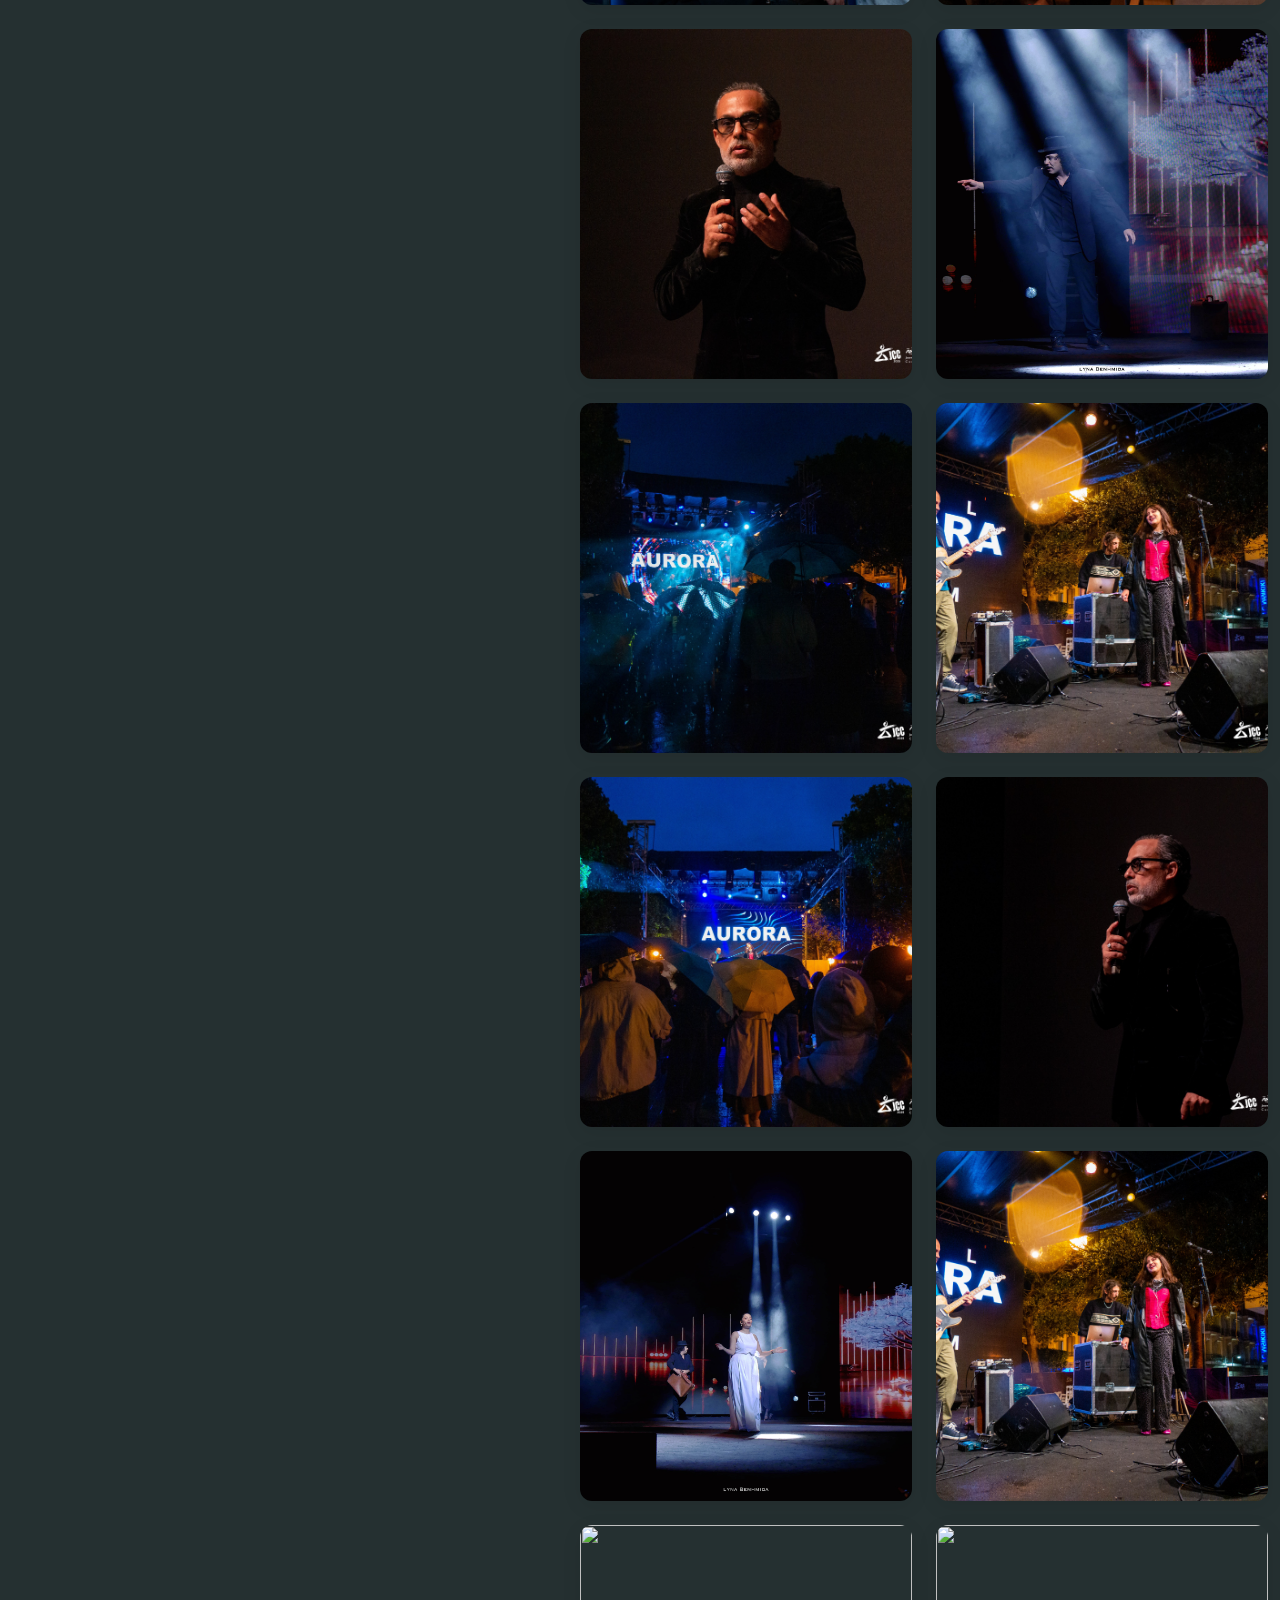
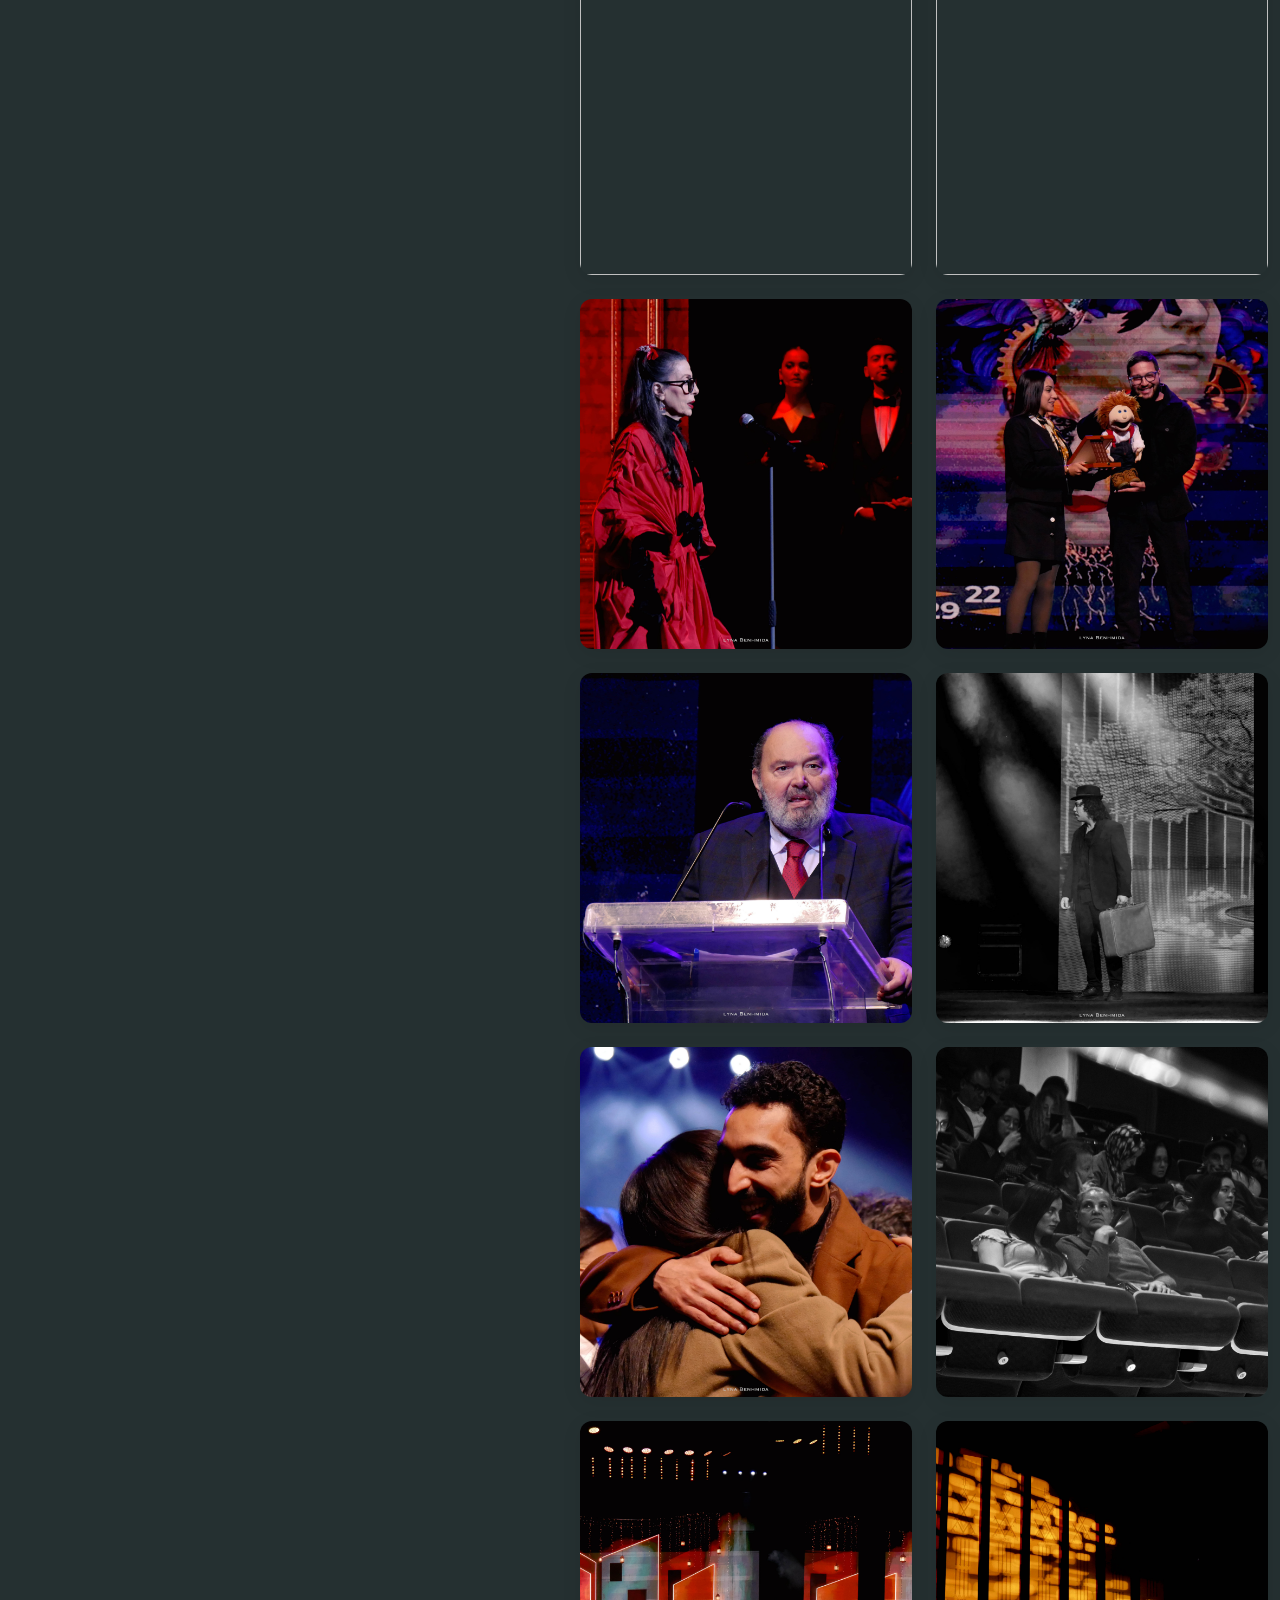
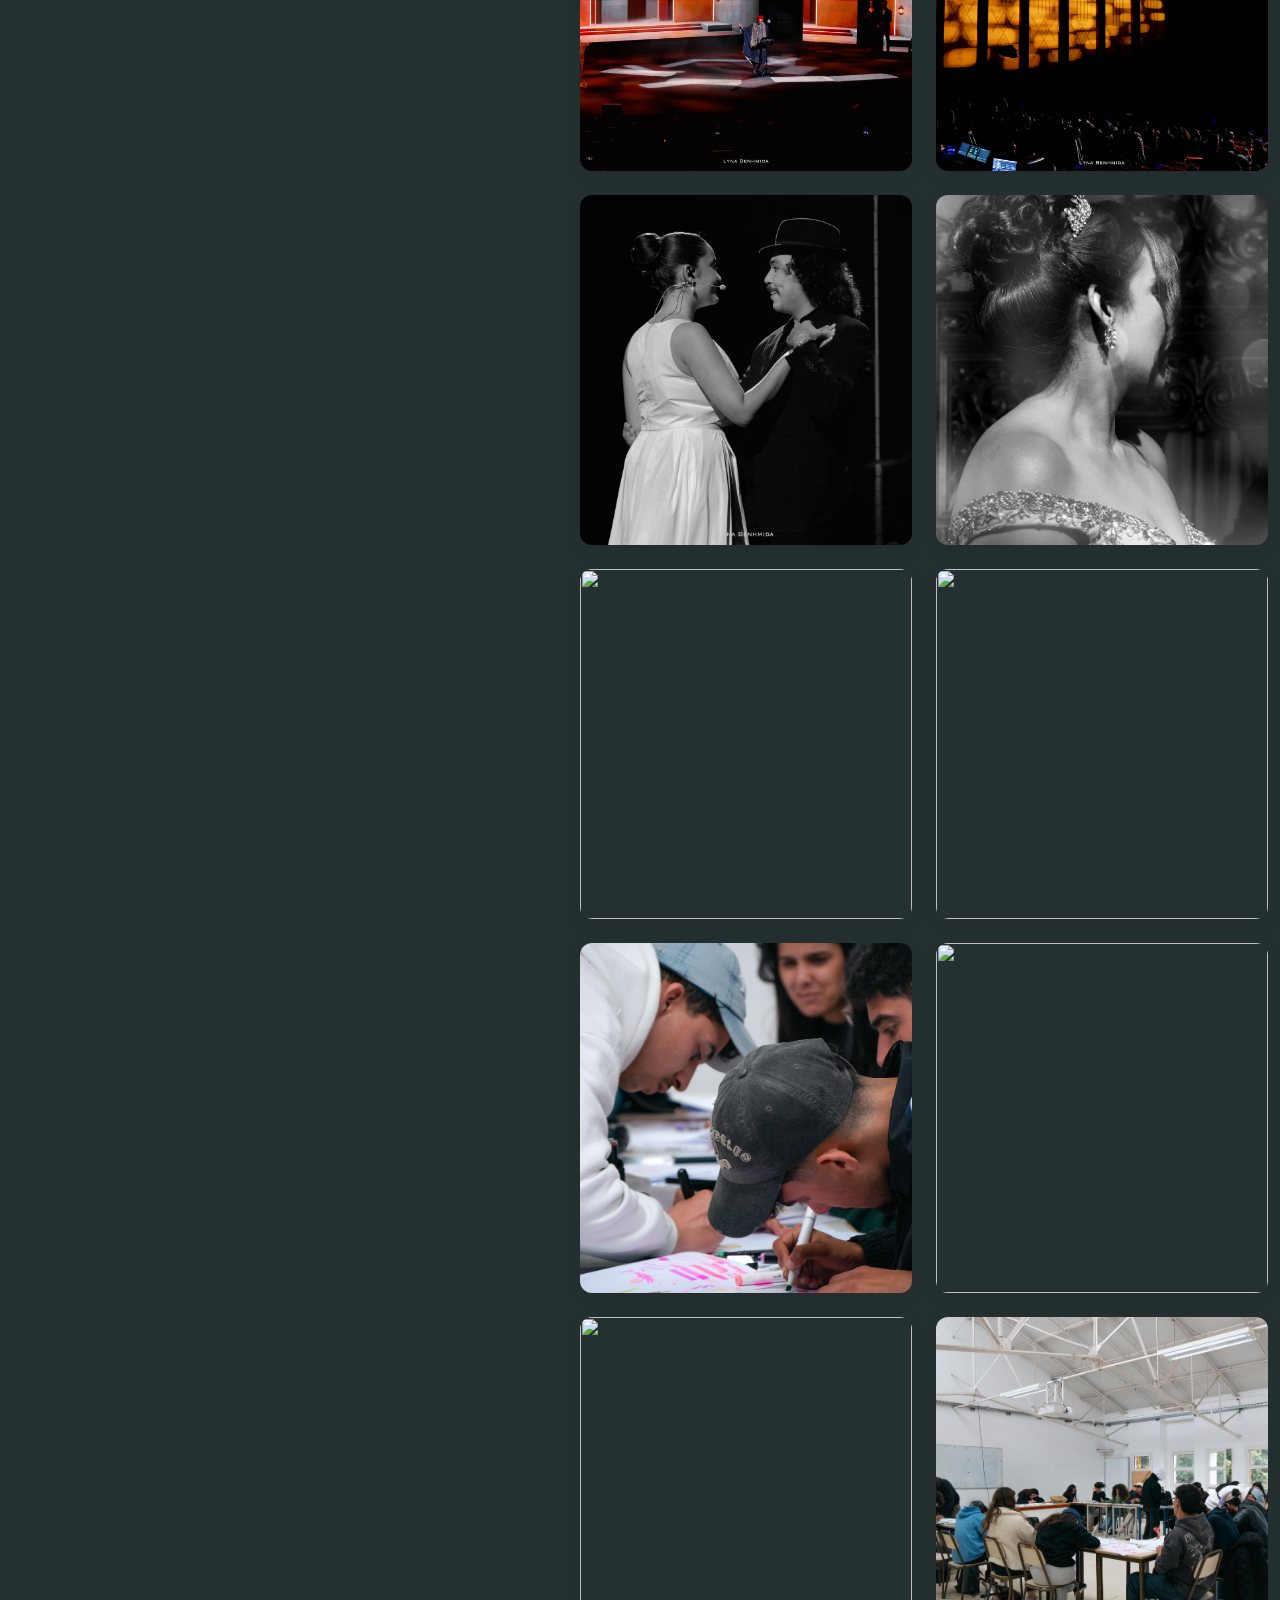
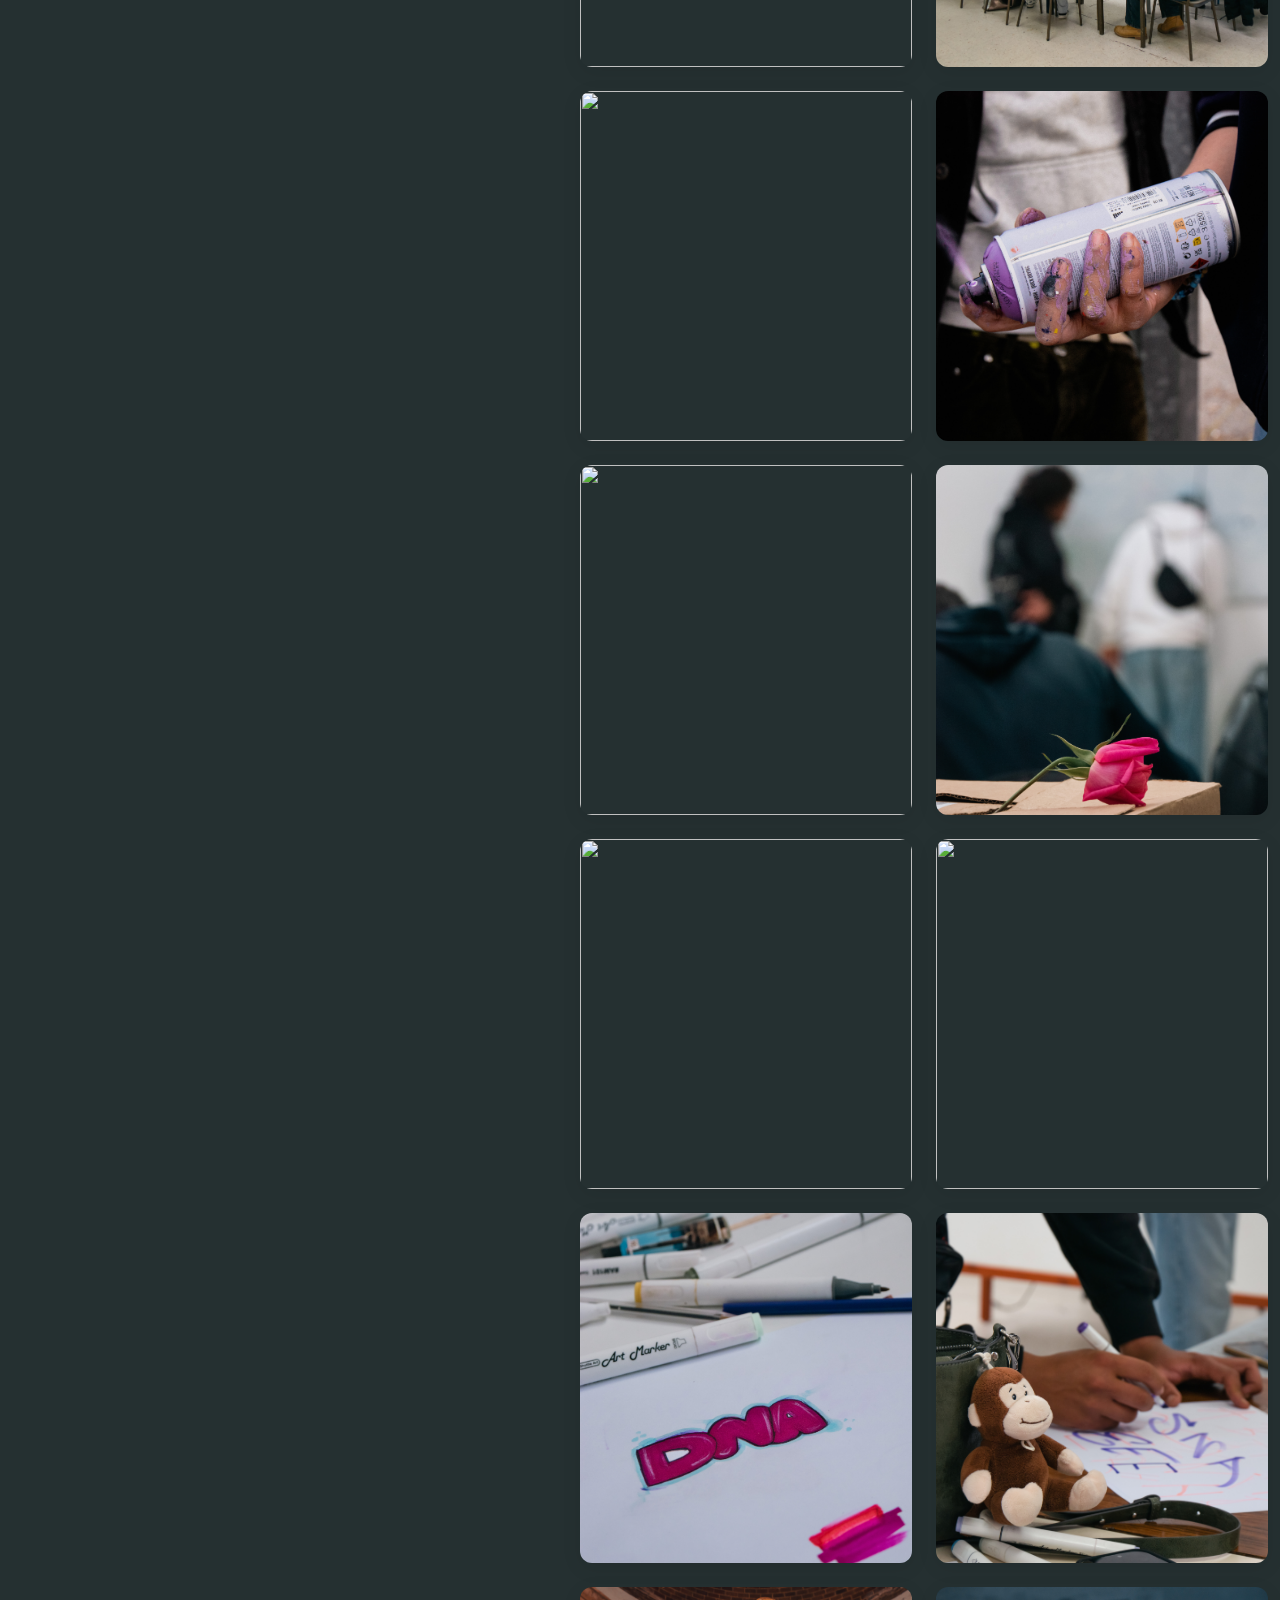
==== commit 0dfeda6c: "cv" ====
--- a/index.html
+++ b/index.html
@@ -400,168 +400,321 @@
 </section>
 <!-- /Skills Section -->
 
-    <!-- Resume Section -->
-    <section id="resume" class="resume section">
-
-      <!-- Section Title -->
-      <div class="container section-title" data-aos="fade-up">
-        <h2>Resume</h2>
-        <p>Magnam dolores commodi suscipit. Necessitatibus eius consequatur ex aliquid fuga eum quidem. Sit sint consectetur velit. Quisquam quos quisquam cupiditate. Et nemo qui impedit suscipit alias ea. Quia fugiat sit in iste officiis commodi quidem hic quas.</p>
-      </div><!-- End Section Title -->
-
-      <div class="container" data-aos="fade-up" data-aos-delay="100">
-
-        <div class="row gy-4">
-          <!-- Left column with summary and contact -->
-          <div class="col-lg-4">
-            <div class="resume-side" data-aos="fade-right" data-aos-delay="100">
-              <div class="profile-img mb-4">
-                <img src="assets/img/profile/lallouna jcc.webp" alt="Profile" class="img-fluid rounded">
-              </div>
-
-              <h3>Professional Summary</h3>
-              <p>Creative Designer, Photographer & Videographer experienced in events and film projects. I create visuals that feel real, impactful, and memorable.</p>
-
-              <h3 class="mt-4">Contact Information</h3>
-              <ul class="contact-info list-unstyled">
-                <li><i class="bi bi-geo-alt"></i> Lafayette, Tunis</li>
-                <li><i class="bi bi-envelope"></i> Benhmidalyna777@gmail.com</li>
-                <li><i class="bi bi-phone"></i> +216 94 892 883</li>
-                <li><i class="bi bi-linkedin"></i> linkedin.com/in/lyna-benhmida/</li>
-              </ul>
-
-              <div class="skills-animation mt-4">
-                <h3>Technical Skills</h3>
-                <div class="skill-item">
-                  <div class="d-flex justify-content-between">
-                    <span>Photography</span>
-                    <span>95%</span>
-                  </div>
-                  <div class="progress">
-                    <div class="progress-bar" role="progressbar" aria-valuenow="95" aria-valuemin="0" aria-valuemax="100"></div>
-                  </div>
-                </div>
-
-                <div class="skill-item">
-                  <div class="d-flex justify-content-between">
-                    <span>Adobe Illustrator</span>
-                    <span>90%</span>
-                  </div>
-                  <div class="progress">
-                    <div class="progress-bar" role="progressbar" aria-valuenow="90" aria-valuemin="0" aria-valuemax="100"></div>
-                  </div>
-                </div>
-
-                <div class="skill-item">
-                  <div class="d-flex justify-content-between">
-                    <span>Adobe Photoshop</span>
-                    <span>90%</span>
-                  </div>
-                  <div class="progress">
-                    <div class="progress-bar" role="progressbar" aria-valuenow="90" aria-valuemin="0" aria-valuemax="100"></div>
-                  </div>
-                </div>
-
-                 <div class="skill-item">
-                  <div class="d-flex justify-content-between">
-                    <span>Adobe Premiere</span>
-                    <span>80%</span>
-                  </div>
-                  <div class="progress">
-                    <div class="progress-bar" role="progressbar" aria-valuenow="80" aria-valuemin="0" aria-valuemax="100"></div>
-                  </div>
-                </div>
-
-                <div class="skill-item">
-                  <div class="d-flex justify-content-between">
-                    <span>Project Management</span>
-                    <span>80%</span>
-                  </div>
-                  <div class="progress">
-                    <div class="progress-bar" role="progressbar" aria-valuenow="80" aria-valuemin="0" aria-valuemax="100"></div>
-                  </div>
-                </div>
-              </div>
-            </div>
-          </div>
-
-          <!-- Right column with experience and education -->
-          <div class="col-lg-8 ps-4 ps-lg-5">
-            <!-- Experience Section -->
-            <div class="resume-section" data-aos="fade-up">
-              <h3><i class="bi bi-briefcase me-2"></i>Professional Experience</h3>
-<div class="resume-item">
-  <h4>Audiovisual Team Member</h4>
-  <h5>2026</h5>
-  <p class="company"><i class="bi bi-building"></i> Raid - ESSTED</p>
-  <ul>
-    <li>Produced photo and video coverage of live musical and cultural events</li>
-    <li>Documented artists, guests, and sponsors with high-quality visual storytelling</li>
-    <li>Collaborated with the audiovisual team to ensure seamless coordination and timing</li>
-    <li>Created content aligned with the event’s artistic vision and narrative direction</li>
-  </ul>
-</div>
-
-<div class="resume-item">
-  <h4>Audiovisual Team Member</h4>
-  <h5>2025</h5>
-  <p class="company"><i class="bi bi-building"></i> JCC</p>
-  <ul>
-    <li>Handled photography and videography for live cultural and musical events</li>
-    <li>Captured key moments involving artists, guests, and partners</li>
-    <li>Ensured efficient teamwork for smooth event coverage and execution</li>
-    <li>Delivered engaging visual content consistent with the event’s identity</li>
-  </ul>
-</div>
-
-<div class="resume-item">
-  <h4>Audiovisual Team Member</h4>
-  <h5>2019 - Present</h5>
-  <p class="company"><i class="bi bi-building"></i> FIFAK</p>
-  <ul>
-    <li>Provided continuous photo and video coverage of festival activities, including concerts and official events</li>
-    <li>Conducted and recorded interviews with artists, guests, and organizers</li>
-    <li>Worked alongside the media team to maintain cohesive and engaging visual communication</li>
-    <li>Contributed to the design of the festival’s official program and visual assets</li>
-  </ul>
-</div>            <!-- Education Section -->
-            <div class="resume-section" data-aos="fade-up" data-aos-delay="100">
-              <h3><i class="bi bi-mortarboard me-2"></i>Education</h3>
-
-              <div class="resume-item">
-                <h4>Bachelor in audiovisual advertising</h4>
-                <h5>2023 - 2027</h5>
-                <p class="company"><i class="bi bi-building"></i> ESSTED</p>
-                <p>Specialized in audio Visual Advertising.</p>
-              </div>
-
-               <div class="resume-item">
-                <h4>Baccalaureate Lettres</h4>
-                <h5>2022 </h5>
-                <p class="company"><i class="bi bi-building"></i> lycée</p>
-              </div>
-            
-
-            <!-- Certifications Section -->
-         <!--    <div class="resume-section" data-aos="fade-up" data-aos-delay="200">
-              <h3><i class="bi bi-award me-2"></i>Certifications</h3>
-
-              <div class="resume-item">
-                <h4>AWS Certified Solutions Architect - Professional</h4>
-                <h5>2023</h5>
-              </div>
-
-              <div class="resume-item">
-                <h4>Google Cloud Professional Architect</h4>
-                <h5>2022</h5>
-              </div>
-            </div> -->
-          </div>
-        </div>
-
-      </div>
-
-    </section><!-- /Resume Section -->
+<!-- Resume Section -->
+<section id="resume" class="resume section">
+
+  <!-- Section Title -->
+  <div class="container section-title" data-aos="fade-up">
+    <h2>Resume</h2>
+    <p>Creative and passionate about visual arts, I specialize in graphic design, photography, and audiovisual production. Always seeking new challenges, I enjoy telling impactful visual stories and creating unique identities.</p>
+  </div>
+
+  <div class="container" data-aos="fade-up" data-aos-delay="100">
+    <div class="row gy-4">
+
+      <!-- Left column -->
+      <div class="col-lg-4">
+        <div class="resume-side" data-aos="fade-right" data-aos-delay="100">
+
+          <div class="profile-img mb-4">
+            <img src="assets/img/person/Lynabh.webp" alt="Profile" class="img-fluid rounded">
+          </div>
+
+          <h3>About Me</h3>
+          <p>Creative and passionate about visual arts, I specialize in graphic design, photography, and audiovisual production. Always seeking new challenges, I enjoy telling impactful visual stories and creating unique identities.</p>
+
+          <h3 class="mt-4">Contact Information</h3>
+          <ul class="contact-info list-unstyled">
+            <li><i class="bi bi-geo-alt"></i> Lafayette, 1002, Tunis</li>
+            <li><i class="bi bi-envelope"></i> benhmidalyna@essted.u-manouba.tn</li>
+            <li><i class="bi bi-phone"></i> +216 94 892 883</li>
+            <li><i class="bi bi-linkedin"></i> linkedin.com/in/lyna-benhmida/</li>
+          </ul>
+
+          <h3 class="mt-4">Languages</h3>
+          <ul class="list-unstyled">
+            <li><i class="bi bi-translate me-2"></i> Arabic — Native</li>
+            <li><i class="bi bi-translate me-2"></i> French — Fluent</li>
+            <li><i class="bi bi-translate me-2"></i> English — Fluent</li>
+          </ul>
+
+          <h3 class="mt-4">Skills</h3>
+          <ul class="list-unstyled">
+            <li><i class="bi bi-check2 me-2"></i> Attention to detail</li>
+            <li><i class="bi bi-check2 me-2"></i> Teamwork</li>
+            <li><i class="bi bi-check2 me-2"></i> Communication</li>
+            <li><i class="bi bi-check2 me-2"></i> Critical Thinking</li>
+          </ul>
+
+          <div class="skills-animation mt-4">
+            <h3>Expertise</h3>
+
+            <div class="skill-item">
+              <div class="d-flex justify-content-between">
+                <span>Photography</span><span>95%</span>
+              </div>
+              <div class="progress">
+                <div class="progress-bar" role="progressbar" aria-valuenow="95" aria-valuemin="0" aria-valuemax="100"></div>
+              </div>
+            </div>
+
+            <div class="skill-item">
+              <div class="d-flex justify-content-between">
+                <span>Videography</span><span>90%</span>
+              </div>
+              <div class="progress">
+                <div class="progress-bar" role="progressbar" aria-valuenow="90" aria-valuemin="0" aria-valuemax="100"></div>
+              </div>
+            </div>
+
+            <div class="skill-item">
+              <div class="d-flex justify-content-between">
+                <span>Graphic Design</span><span>90%</span>
+              </div>
+              <div class="progress">
+                <div class="progress-bar" role="progressbar" aria-valuenow="90" aria-valuemin="0" aria-valuemax="100"></div>
+              </div>
+            </div>
+
+            <div class="skill-item">
+              <div class="d-flex justify-content-between">
+                <span>Adobe Photoshop</span><span>90%</span>
+              </div>
+              <div class="progress">
+                <div class="progress-bar" role="progressbar" aria-valuenow="90" aria-valuemin="0" aria-valuemax="100"></div>
+              </div>
+            </div>
+
+            <div class="skill-item">
+              <div class="d-flex justify-content-between">
+                <span>Adobe Lightroom</span><span>90%</span>
+              </div>
+              <div class="progress">
+                <div class="progress-bar" role="progressbar" aria-valuenow="90" aria-valuemin="0" aria-valuemax="100"></div>
+              </div>
+            </div>
+
+            <div class="skill-item">
+              <div class="d-flex justify-content-between">
+                <span>Adobe Premiere Pro</span><span>85%</span>
+              </div>
+              <div class="progress">
+                <div class="progress-bar" role="progressbar" aria-valuenow="85" aria-valuemin="0" aria-valuemax="100"></div>
+              </div>
+            </div>
+
+            <div class="skill-item">
+              <div class="d-flex justify-content-between">
+                <span>Adobe Illustrator</span><span>85%</span>
+              </div>
+              <div class="progress">
+                <div class="progress-bar" role="progressbar" aria-valuenow="85" aria-valuemin="0" aria-valuemax="100"></div>
+              </div>
+            </div>
+
+            <div class="skill-item">
+              <div class="d-flex justify-content-between">
+                <span>DaVinci Resolve</span><span>80%</span>
+              </div>
+              <div class="progress">
+                <div class="progress-bar" role="progressbar" aria-valuenow="80" aria-valuemin="0" aria-valuemax="100"></div>
+              </div>
+            </div>
+
+            <div class="skill-item">
+              <div class="d-flex justify-content-between">
+                <span>Canva</span><span>95%</span>
+              </div>
+              <div class="progress">
+                <div class="progress-bar" role="progressbar" aria-valuenow="95" aria-valuemin="0" aria-valuemax="100"></div>
+              </div>
+            </div>
+
+            <div class="skill-item">
+              <div class="d-flex justify-content-between">
+                <span>Set-a-light 3D</span><span>75%</span>
+              </div>
+              <div class="progress">
+                <div class="progress-bar" role="progressbar" aria-valuenow="75" aria-valuemin="0" aria-valuemax="100"></div>
+              </div>
+            </div>
+          </div>
+
+        </div>
+      </div>
+
+      <!-- Right column -->
+      <div class="col-lg-8 ps-4 ps-lg-5">
+
+        <!-- Education -->
+        <div class="resume-section" data-aos="fade-up">
+          <h3><i class="bi bi-mortarboard me-2"></i>Education</h3>
+
+          <div class="resume-item">
+            <h4>Bachelor in Audiovisual Advertising</h4>
+            <h5>2023 — 2027</h5>
+            <p class="company"><i class="bi bi-building"></i> ESSTED — Superior School of Sciences and Technologies of Design</p>
+            <p>Specialized in audiovisual advertising, graphic design, photography and media production.</p>
+          </div>
+
+          <div class="resume-item">
+            <h4>Baccalaureate — Lettres</h4>
+            <h5>2022</h5>
+            <p class="company"><i class="bi bi-building"></i> Lycée</p>
+          </div>
+        </div>
+
+        <!-- Professional Experience -->
+        <div class="resume-section mt-4" data-aos="fade-up">
+          <h3><i class="bi bi-briefcase me-2"></i>Professional Experience</h3>
+
+          <div class="resume-item">
+            <h4>Graphic Designer</h4>
+            <h5>Sep 2025 — Apr 2026</h5>
+            <p class="company"><i class="bi bi-building"></i> Dar Jbel</p>
+            <ul>
+              <li>Designed brand identity and packaging for a premium olive oil gift set targeting newlyweds</li>
+              <li>Developed graphic universes, moodboards, and brand strategy</li>
+              <li>Delivered print-ready files for bottles and gift boxes</li>
+            </ul>
+          </div>
+
+          <div class="resume-item">
+            <h4>Graphic Designer</h4>
+            <h5>Déc 2025 — Jan 2026</h5>
+            <p class="company"><i class="bi bi-building"></i> Cinéma Le Rio</p>
+            <ul>
+              <li>Designed and produced visual materials including posters and tickets for the cinema</li>
+              <li>Adapted and reformatted posters to meet required aspect ratios for digital platforms</li>
+            </ul>
+          </div>
+
+          <div class="resume-item">
+            <h4>Videographer / Photographer</h4>
+            <h5>Jul — Sep 2025</h5>
+            <p class="company"><i class="bi bi-building"></i> Century 21 Horizon</p>
+            <ul>
+              <li>Filmed and edited promotional videos showcasing residential and commercial properties for sale</li>
+              <li>Created engaging short-form content tailored for social media platforms</li>
+            </ul>
+          </div>
+
+          <div class="resume-item">
+            <h4>Photographer</h4>
+            <h5>May — Jun 2025</h5>
+            <p class="company"><i class="bi bi-building"></i> Click and Flash (PixelHoliday)</p>
+            <ul>
+              <li>Captured and retouched portraits for clients of the Green Park Palace hotel</li>
+              <li>Approached visitors to propose and organize personalized photo sessions</li>
+            </ul>
+          </div>
+
+          <div class="resume-item">
+            <h4>Videographer</h4>
+            <h5>Aug 2024 / 2025</h5>
+            <p class="company"><i class="bi bi-building"></i> FIFAK</p>
+            <ul>
+              <li>Produced and filmed daily audiovisual news coverage for the festival</li>
+              <li>Captured exhibitions, debates, screenings, and workshops on video</li>
+            </ul>
+          </div>
+
+          <div class="resume-item">
+            <h4>Photographer / Social Media Manager</h4>
+            <h5>Apr 2022 — Jun 2022</h5>
+            <p class="company"><i class="bi bi-building"></i> For Family Food</p>
+            <ul>
+              <li>Managed and created content for the restaurant's social media accounts</li>
+              <li>Photographed and retouched promotional visuals</li>
+              <li>Handled customer service and in-store sales</li>
+            </ul>
+          </div>
+        </div>
+
+        <!-- Internships -->
+        <div class="resume-section mt-4" data-aos="fade-up" data-aos-delay="100">
+          <h3><i class="bi bi-journal-bookmark me-2"></i>Internships</h3>
+
+          <div class="resume-item">
+            <h4>Videographer</h4>
+            <h5>Apr 2026</h5>
+            <p class="company"><i class="bi bi-building"></i> RAID</p>
+            <ul>
+              <li>Filmed the event including interviews, workshops, and exhibitions</li>
+              <li>Recorded voice-over and contributed to a documentary production</li>
+            </ul>
+          </div>
+
+          <div class="resume-item">
+            <h4>Photographer</h4>
+            <h5>Dec 2025</h5>
+            <p class="company"><i class="bi bi-building"></i> JCC</p>
+            <ul>
+              <li>Captured conferences, concerts, and official events through photography</li>
+              <li>Documented movie premieres and round tables with visual coverage</li>
+            </ul>
+          </div>
+
+          <div class="resume-item">
+            <h4>Digital Creation Assistant</h4>
+            <h5>Jul 2024</h5>
+            <p class="company"><i class="bi bi-building"></i> National Tunisian Radio</p>
+            <ul>
+              <li>Designed and edited visual content to accompany radio shows</li>
+              <li>Contributed to the creation of multimedia materials tailored for digital platforms</li>
+            </ul>
+          </div>
+        </div>
+
+        <!-- Additional Activities -->
+        <div class="resume-section mt-4" data-aos="fade-up" data-aos-delay="150">
+          <h3><i class="bi bi-stars me-2"></i>Additional Activities</h3>
+
+          <div class="resume-item">
+            <h4>Artistic Director</h4>
+            <h5>Oct 2024</h5>
+            <p class="company"><i class="bi bi-building"></i> FcKef</p>
+            <ul>
+              <li>Created photo, video, and graphic design content for events and communication</li>
+              <li>Contributed to the visual identity and media production across multiple formats</li>
+            </ul>
+          </div>
+
+          <div class="resume-item">
+            <h4>Photographer</h4>
+            <h5>Dec 2023 — Dec 2024</h5>
+            <p class="company"><i class="bi bi-building"></i> Wander Woods</p>
+            <ul>
+              <li>Captured high-quality images of outdoor activities and landscapes</li>
+              <li>Documented events and enriched the group's visual storytelling</li>
+              <li>Managed a portfolio showcasing members' experience</li>
+            </ul>
+          </div>
+
+          <div class="resume-item">
+            <h4>Filmmaker</h4>
+            <h5>Jan 2018 — Present</h5>
+            <p class="company"><i class="bi bi-building"></i> Tunisian Federation of Amateur Filmmakers</p>
+            <ul>
+              <li>Gained expertise in film directing and production</li>
+              <li>Developed skills in photography, screenwriting, and video editing</li>
+              <li>Participated in various audiovisual projects and film festivals</li>
+            </ul>
+          </div>
+        </div>
+
+        <!-- Download CV button -->
+        <div class="mt-4" data-aos="fade-up" data-aos-delay="200">
+          <a href="assets/img/LynaCV.pdf" target="_blank" class="btn btn-outline">
+            <i class="bi bi-download me-2"></i> Download CV
+          </a>
+        </div>
+
+      </div>
+    </div>
+  </div>
+
+</section><!-- /Resume Section -->
 
     <!-- Portfolio Section -->
     <section id="portfolio" class="portfolio section">
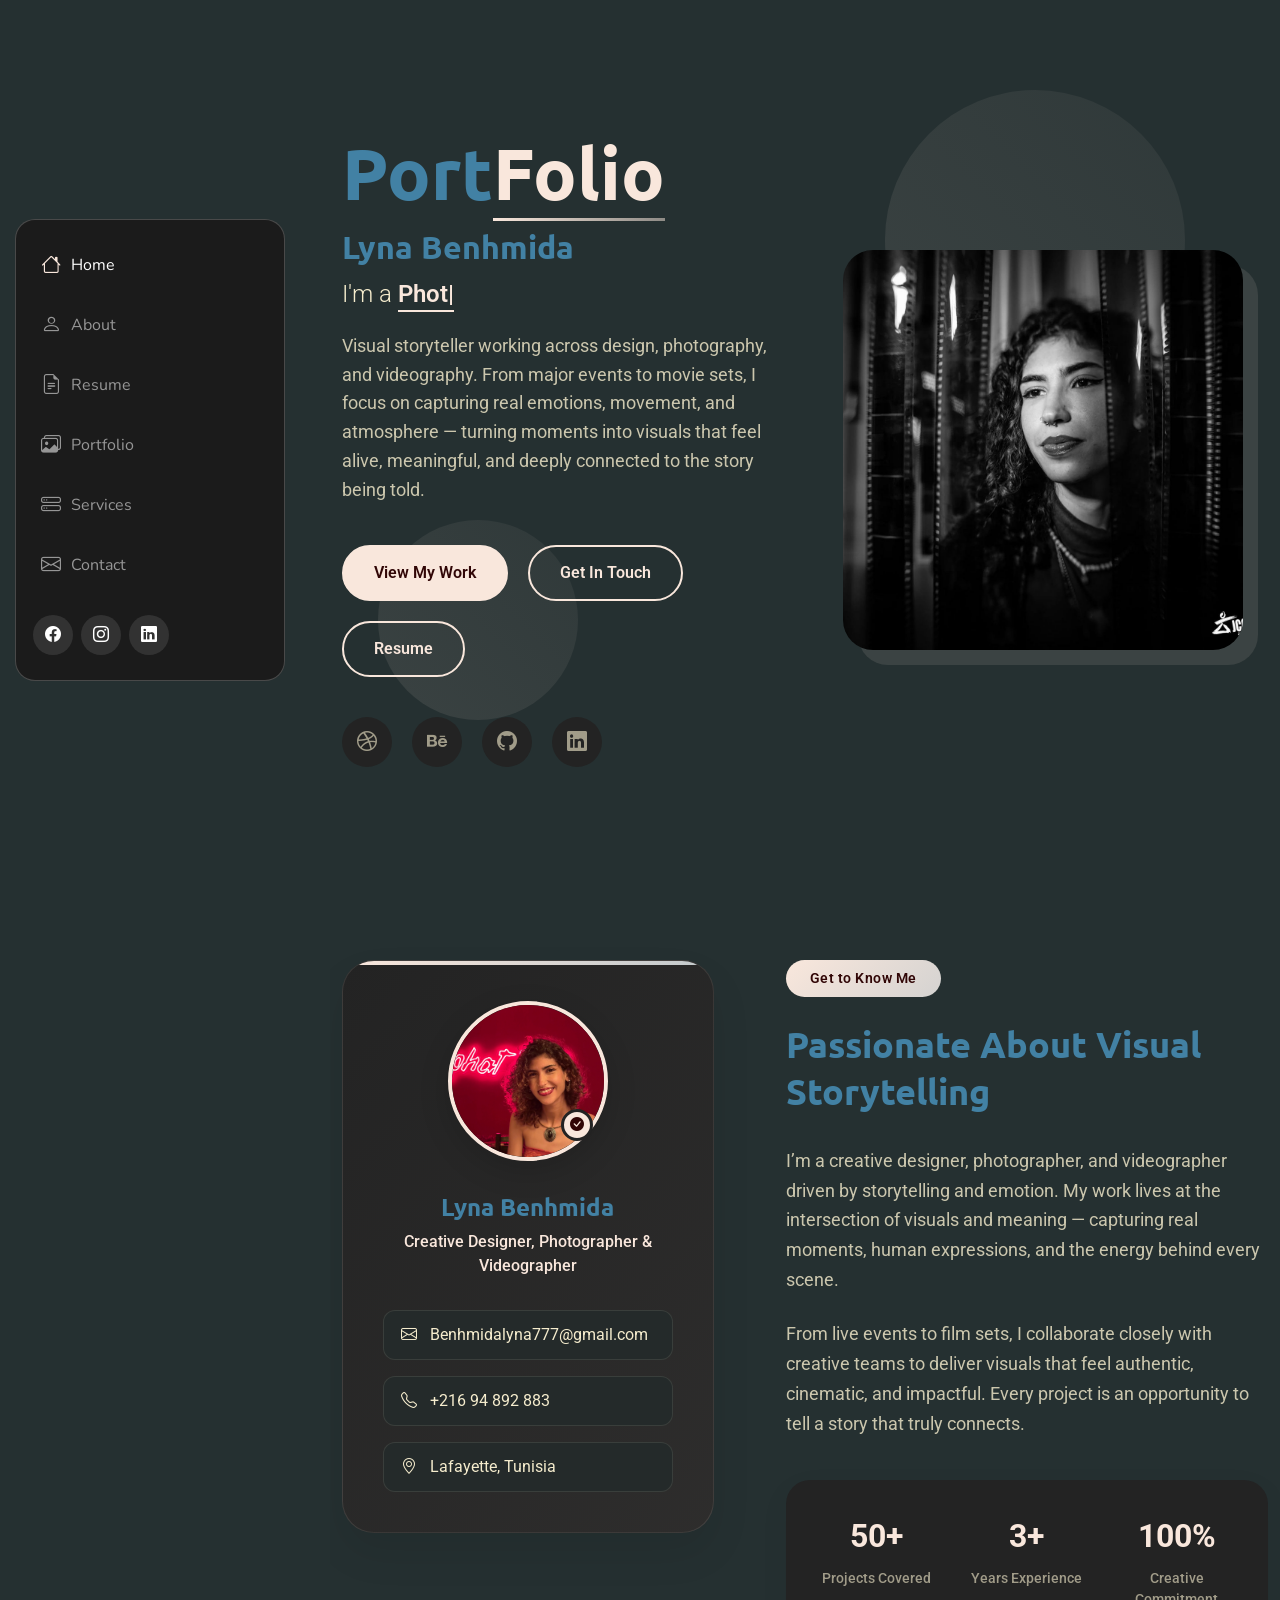
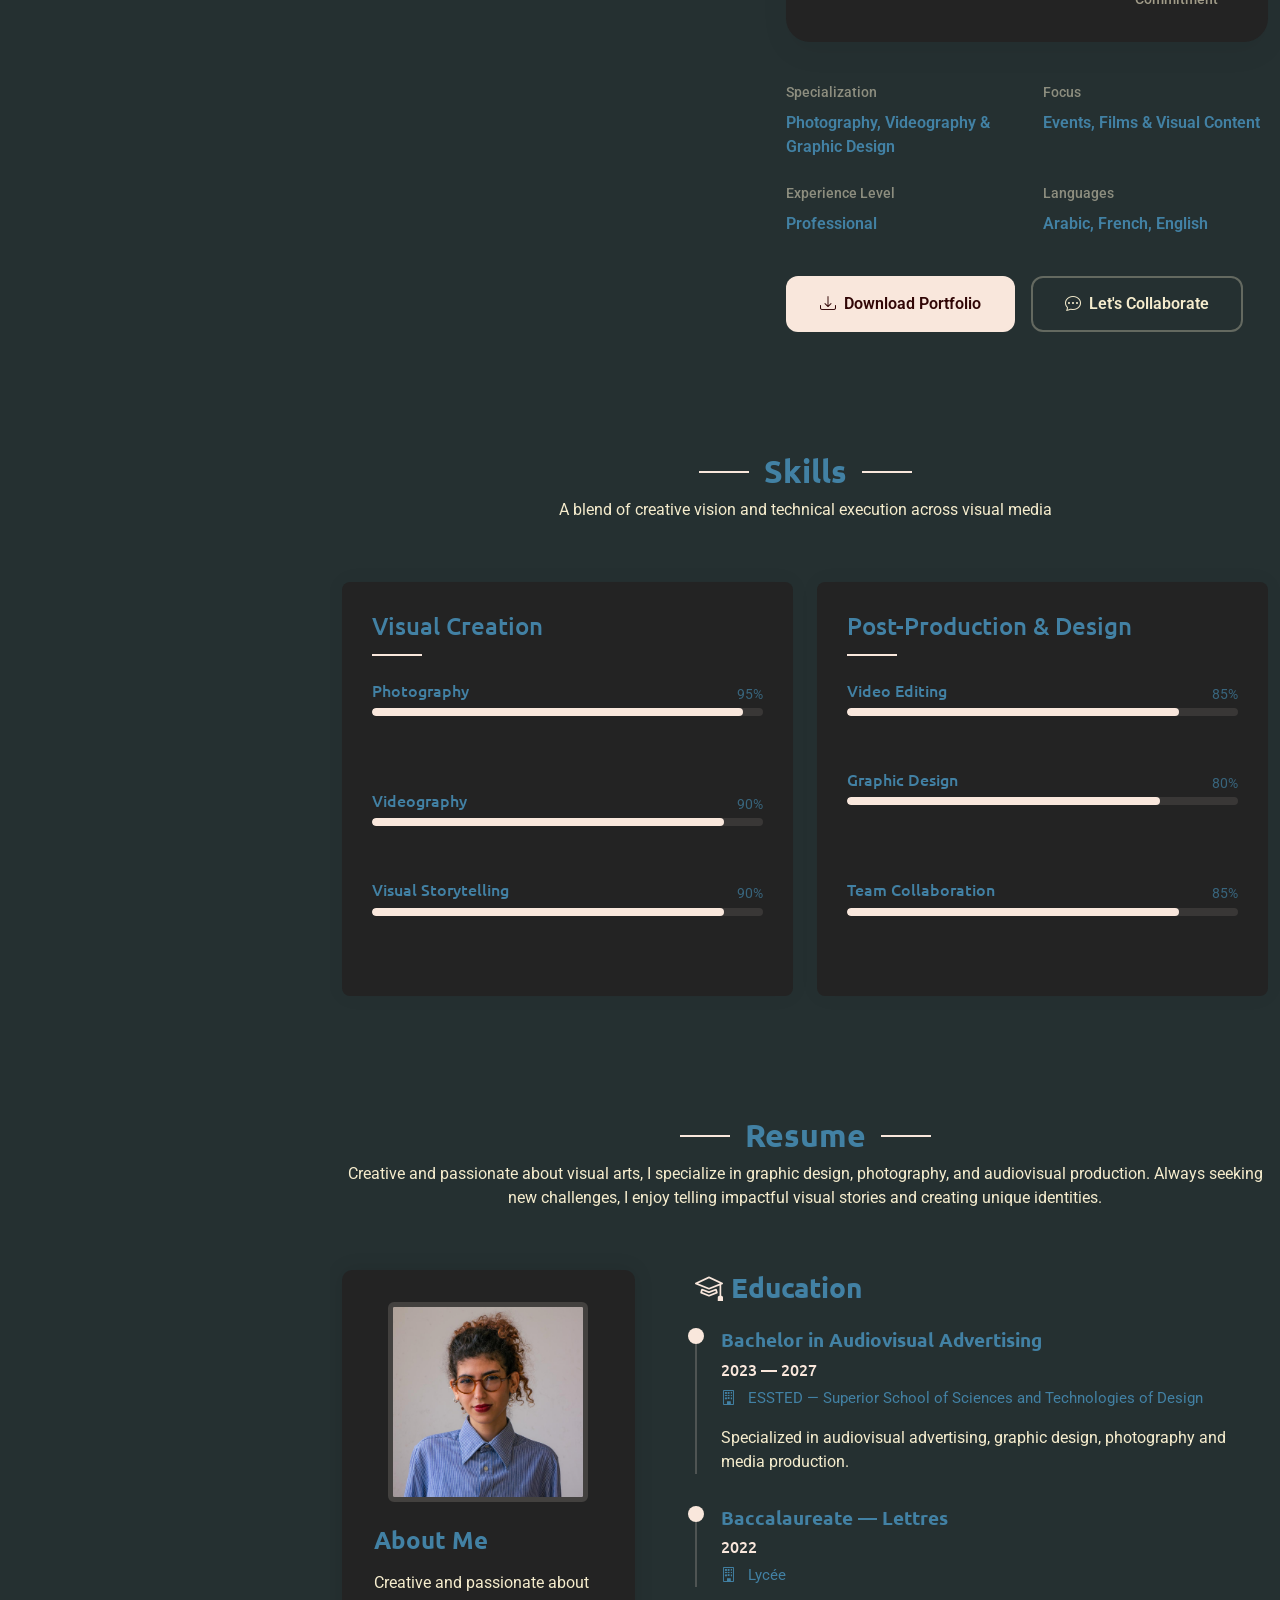
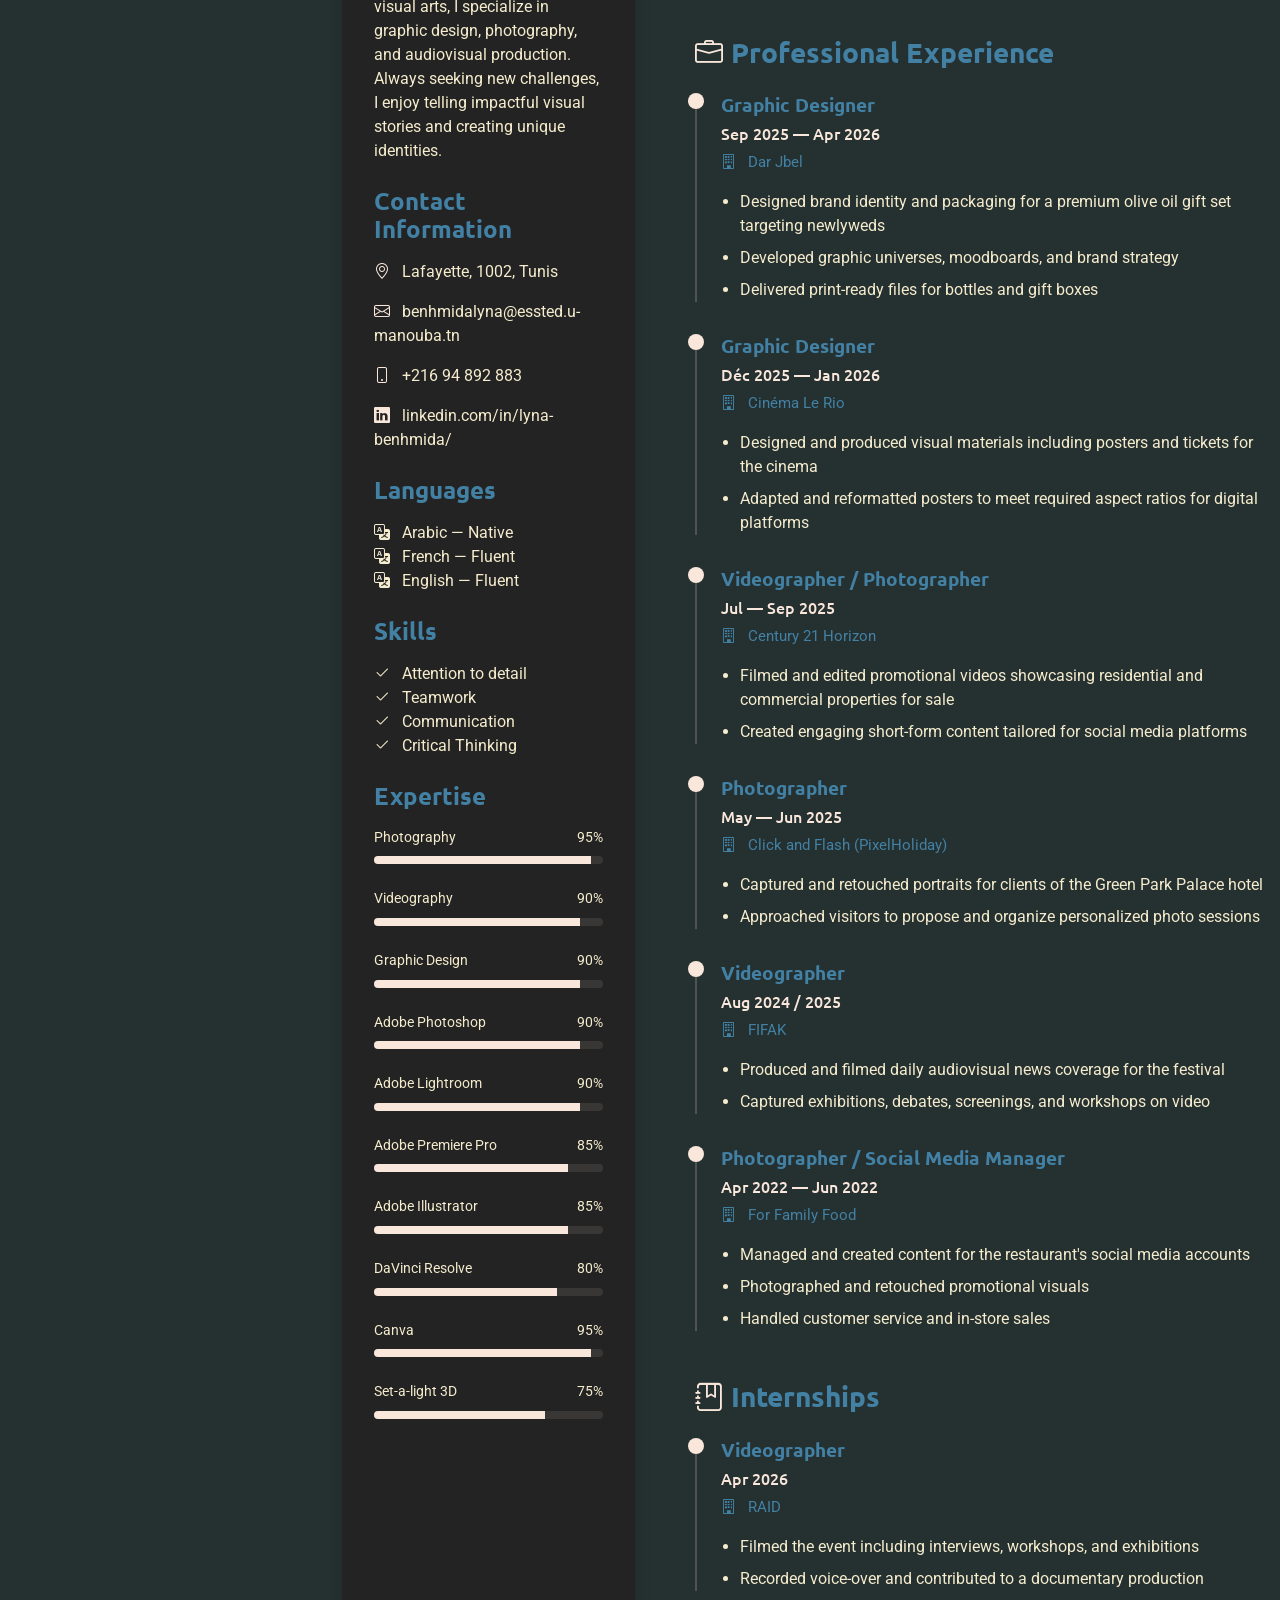
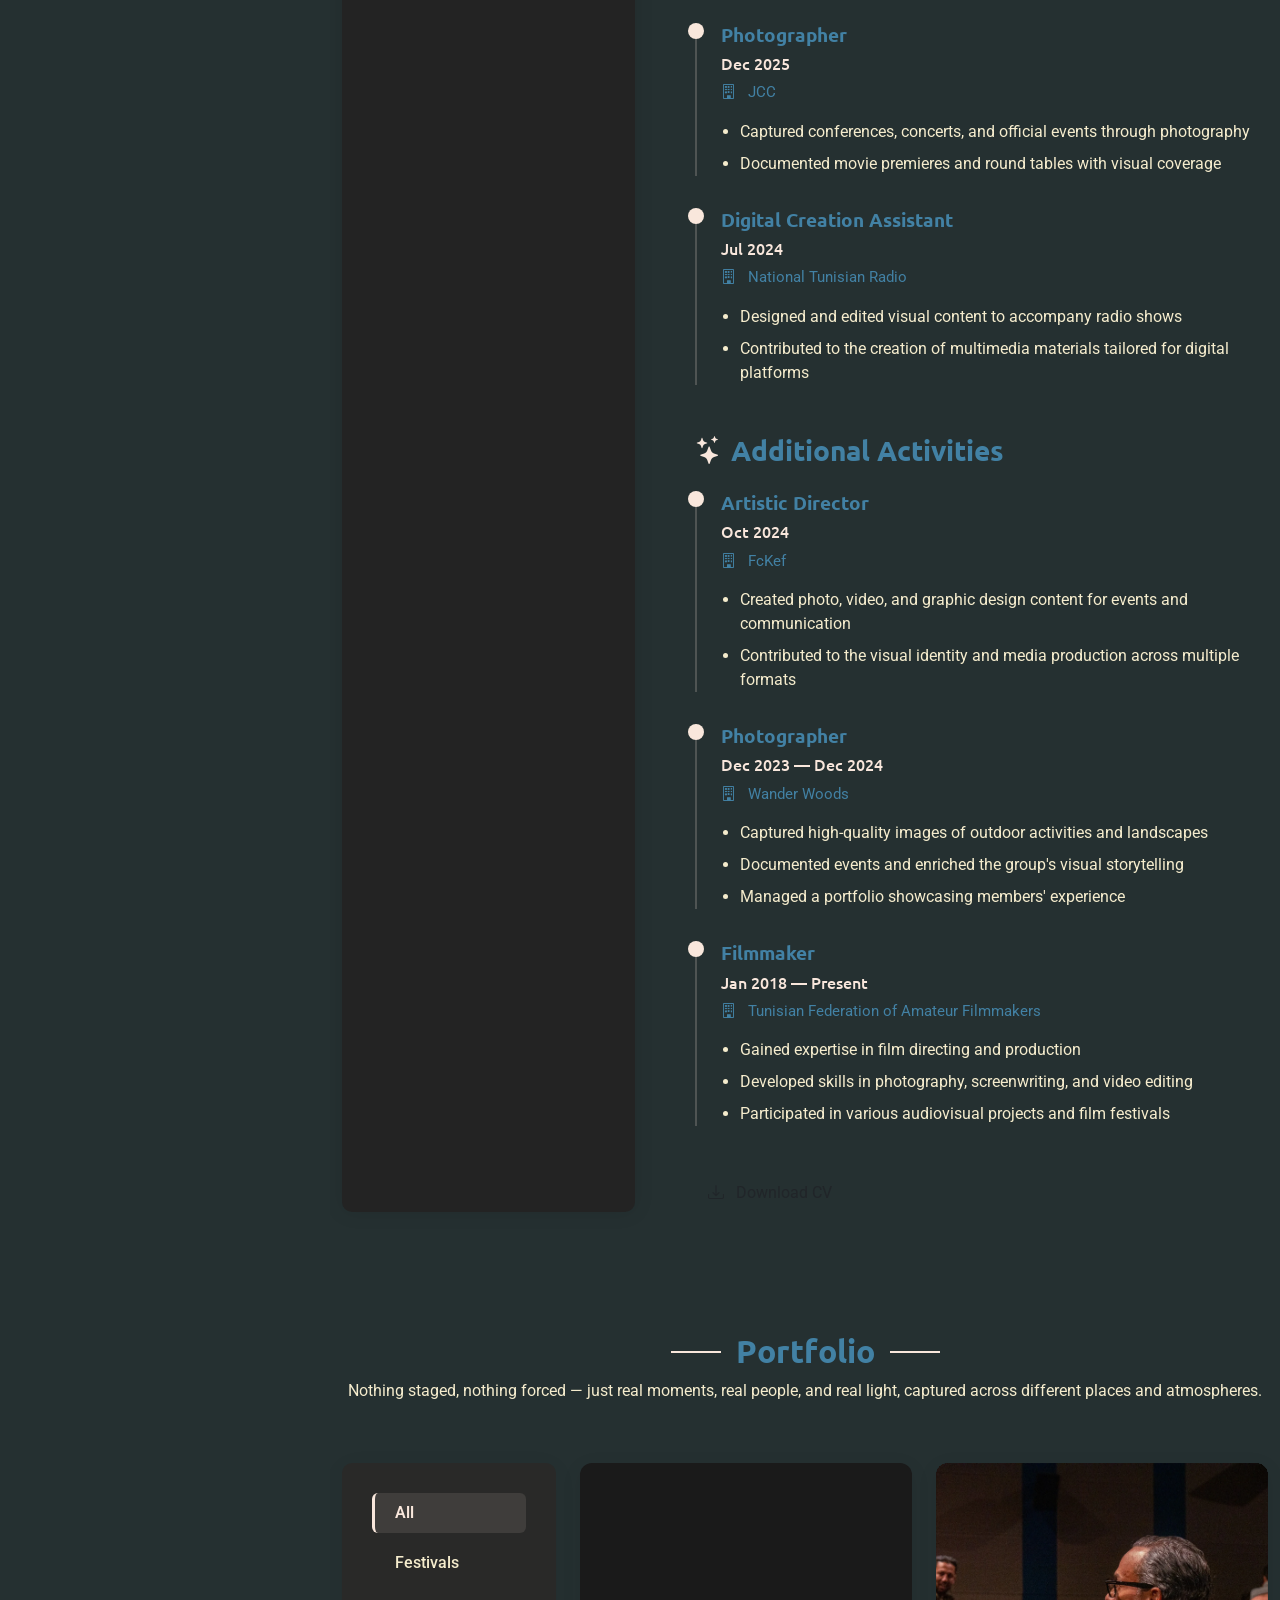
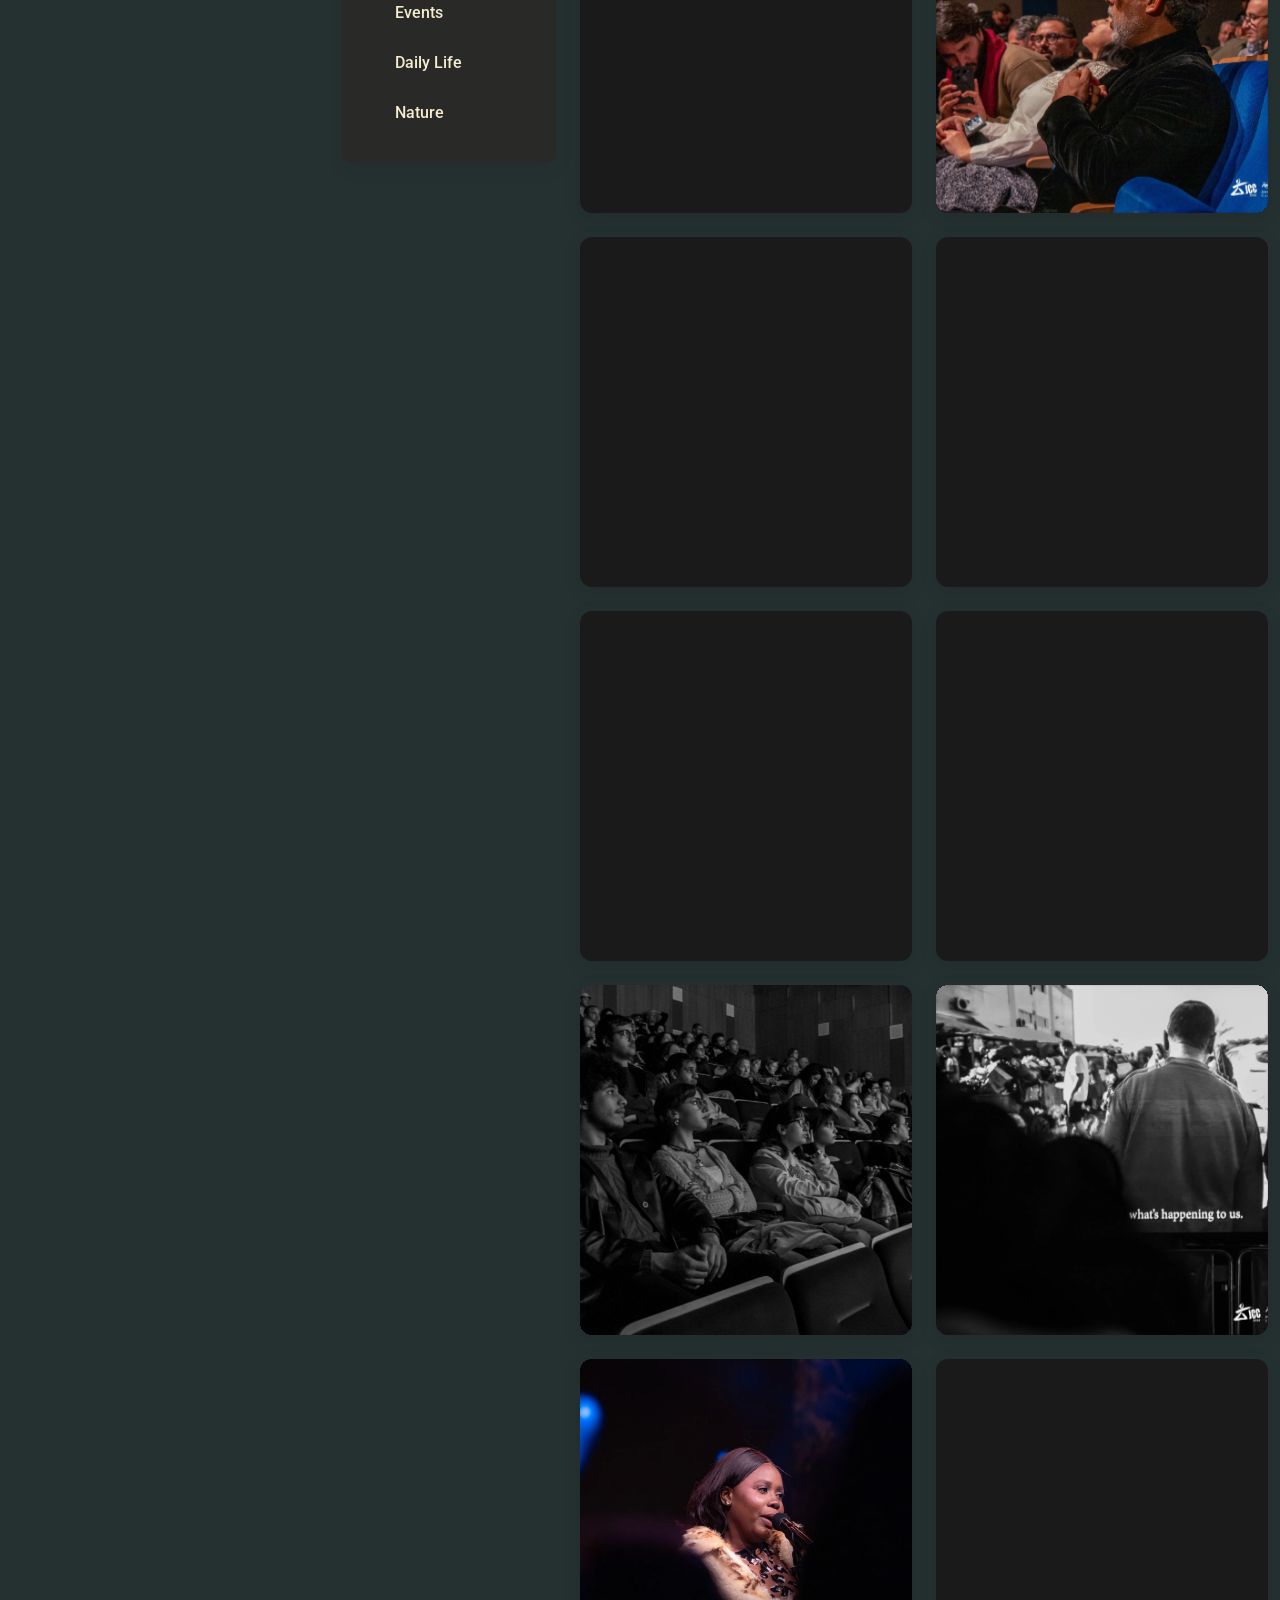
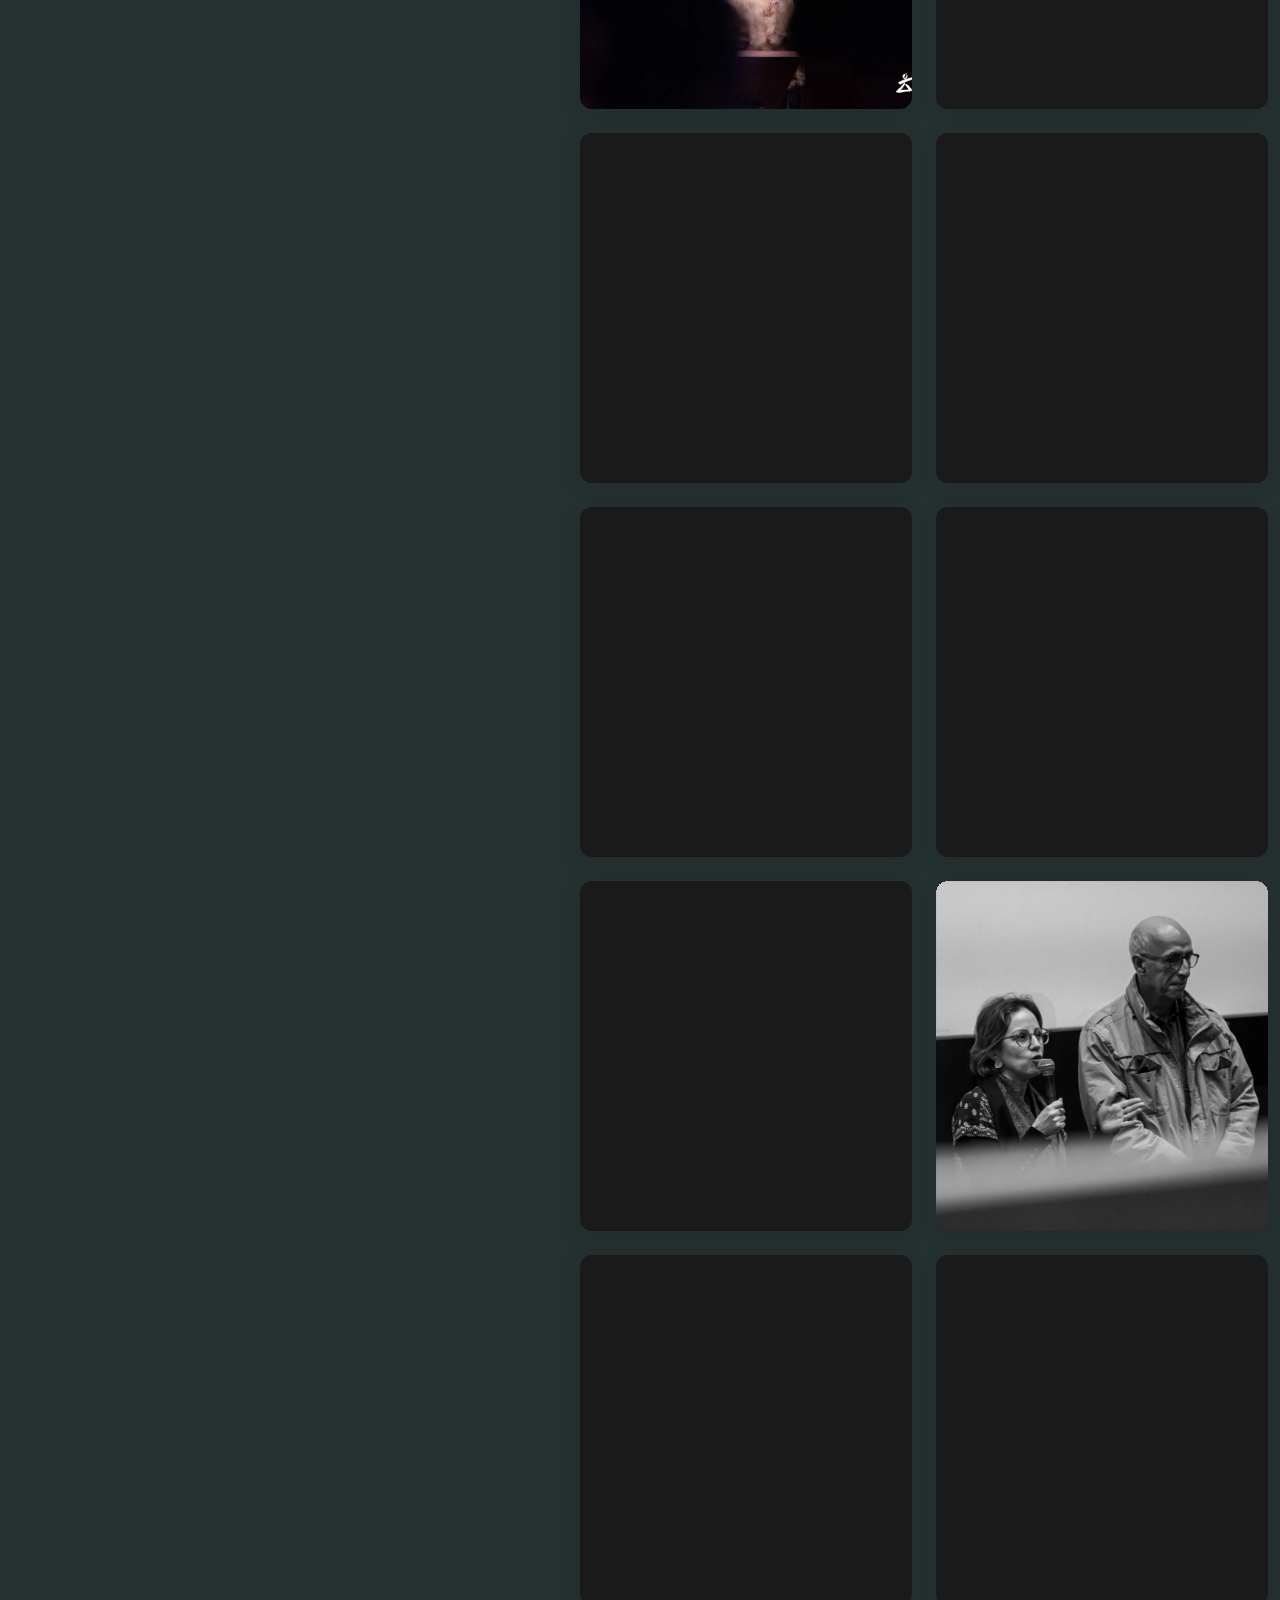
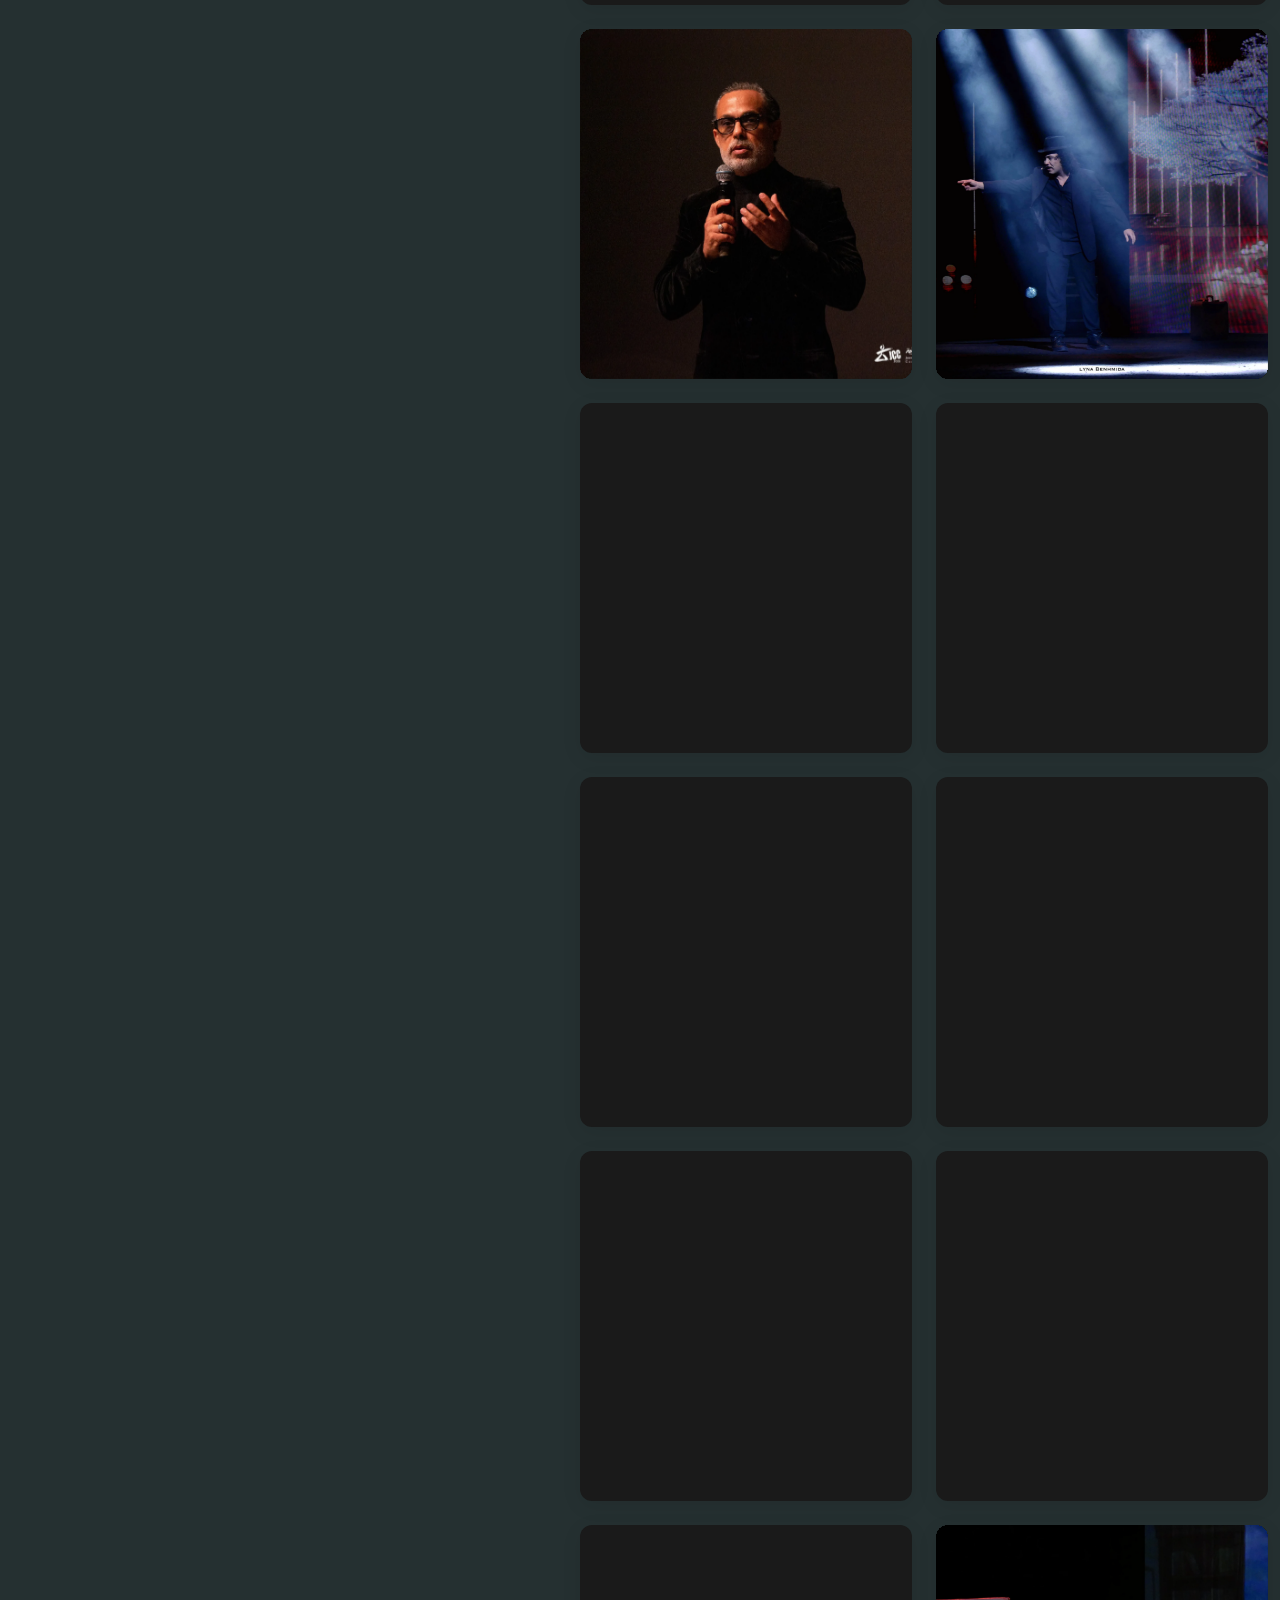
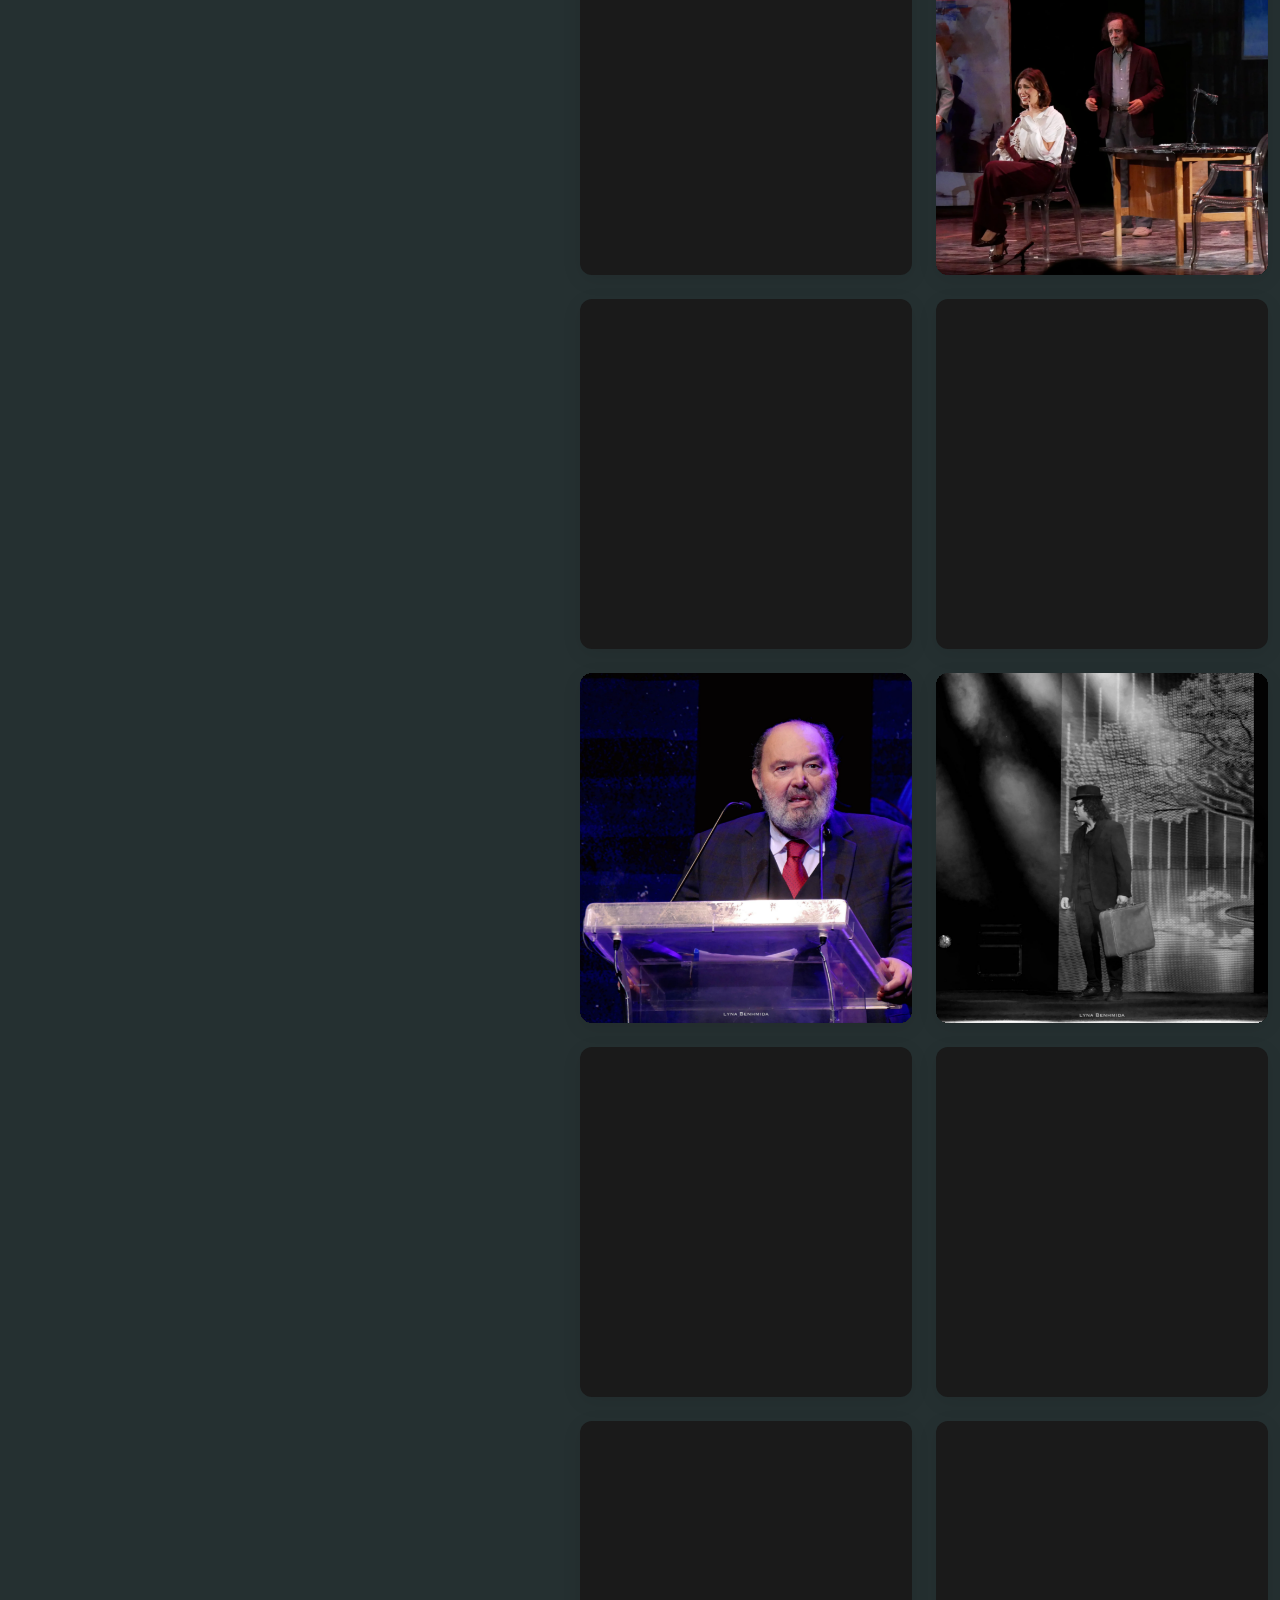
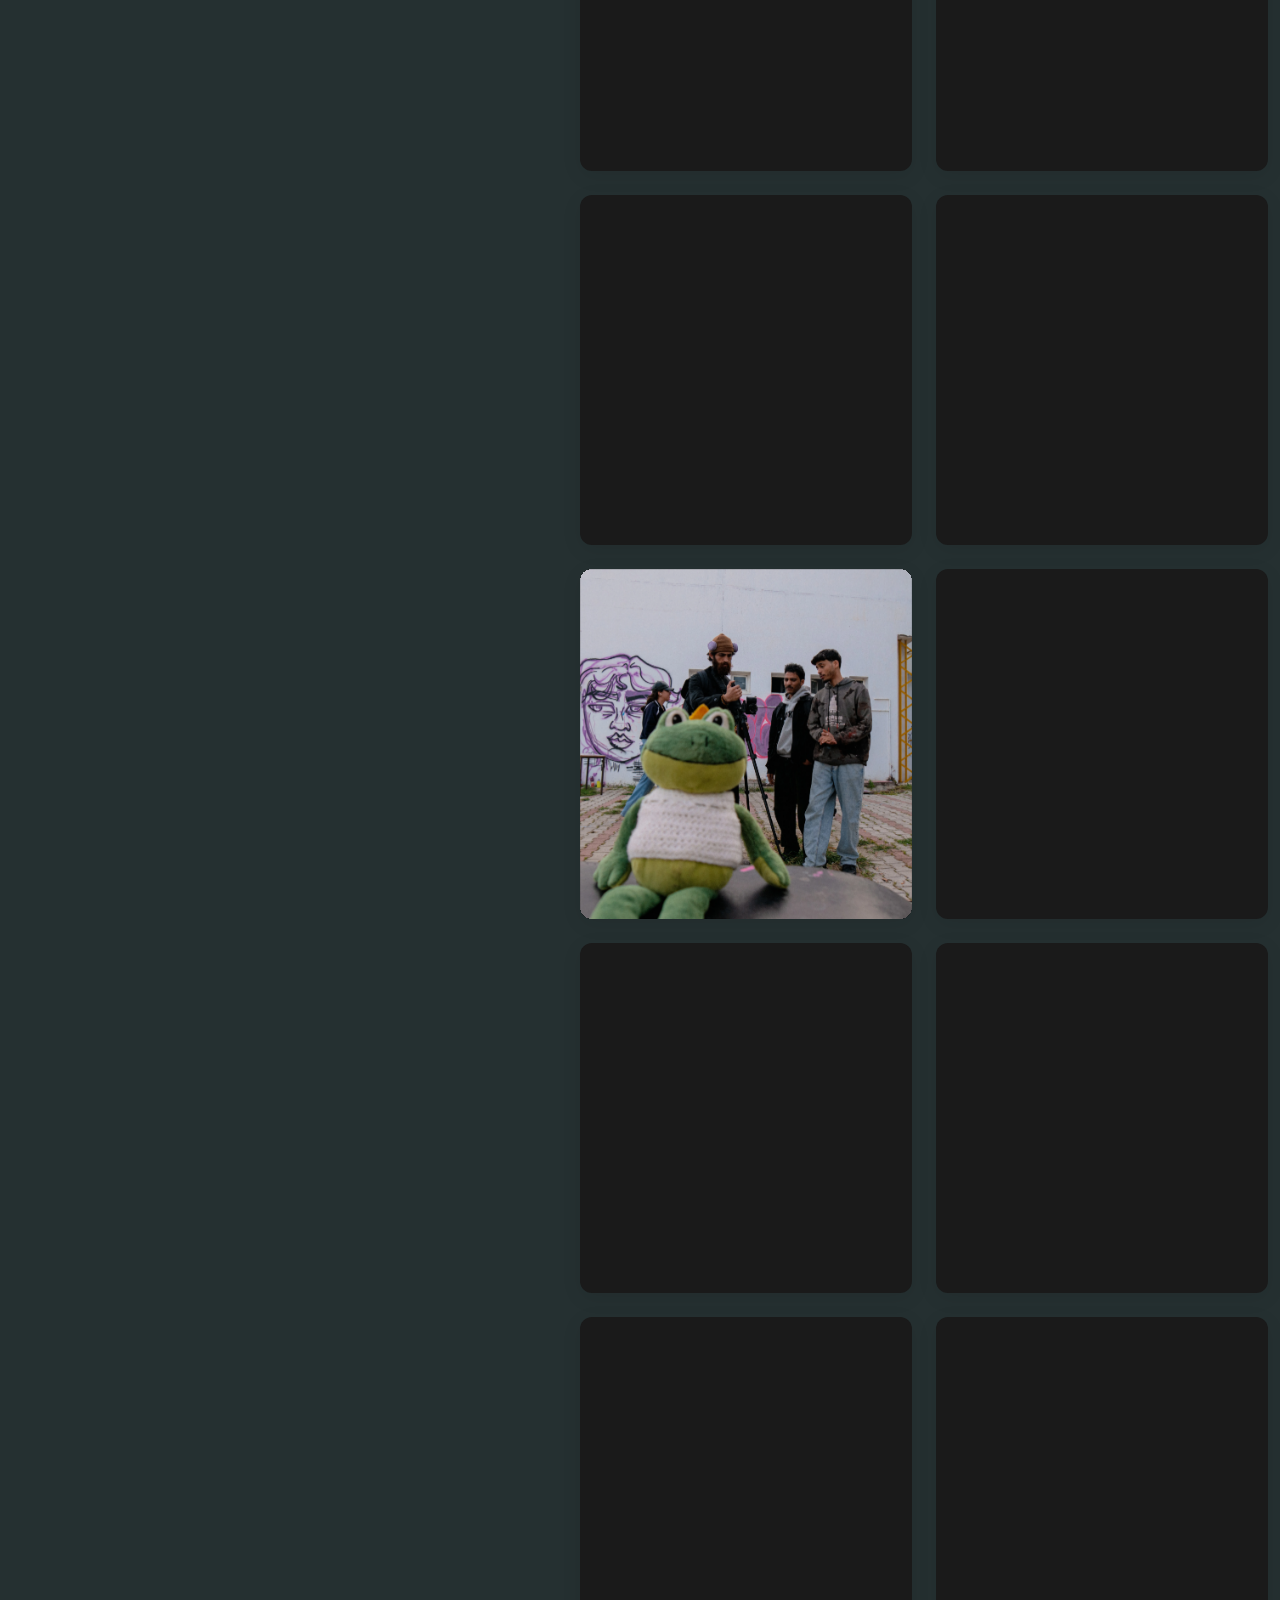
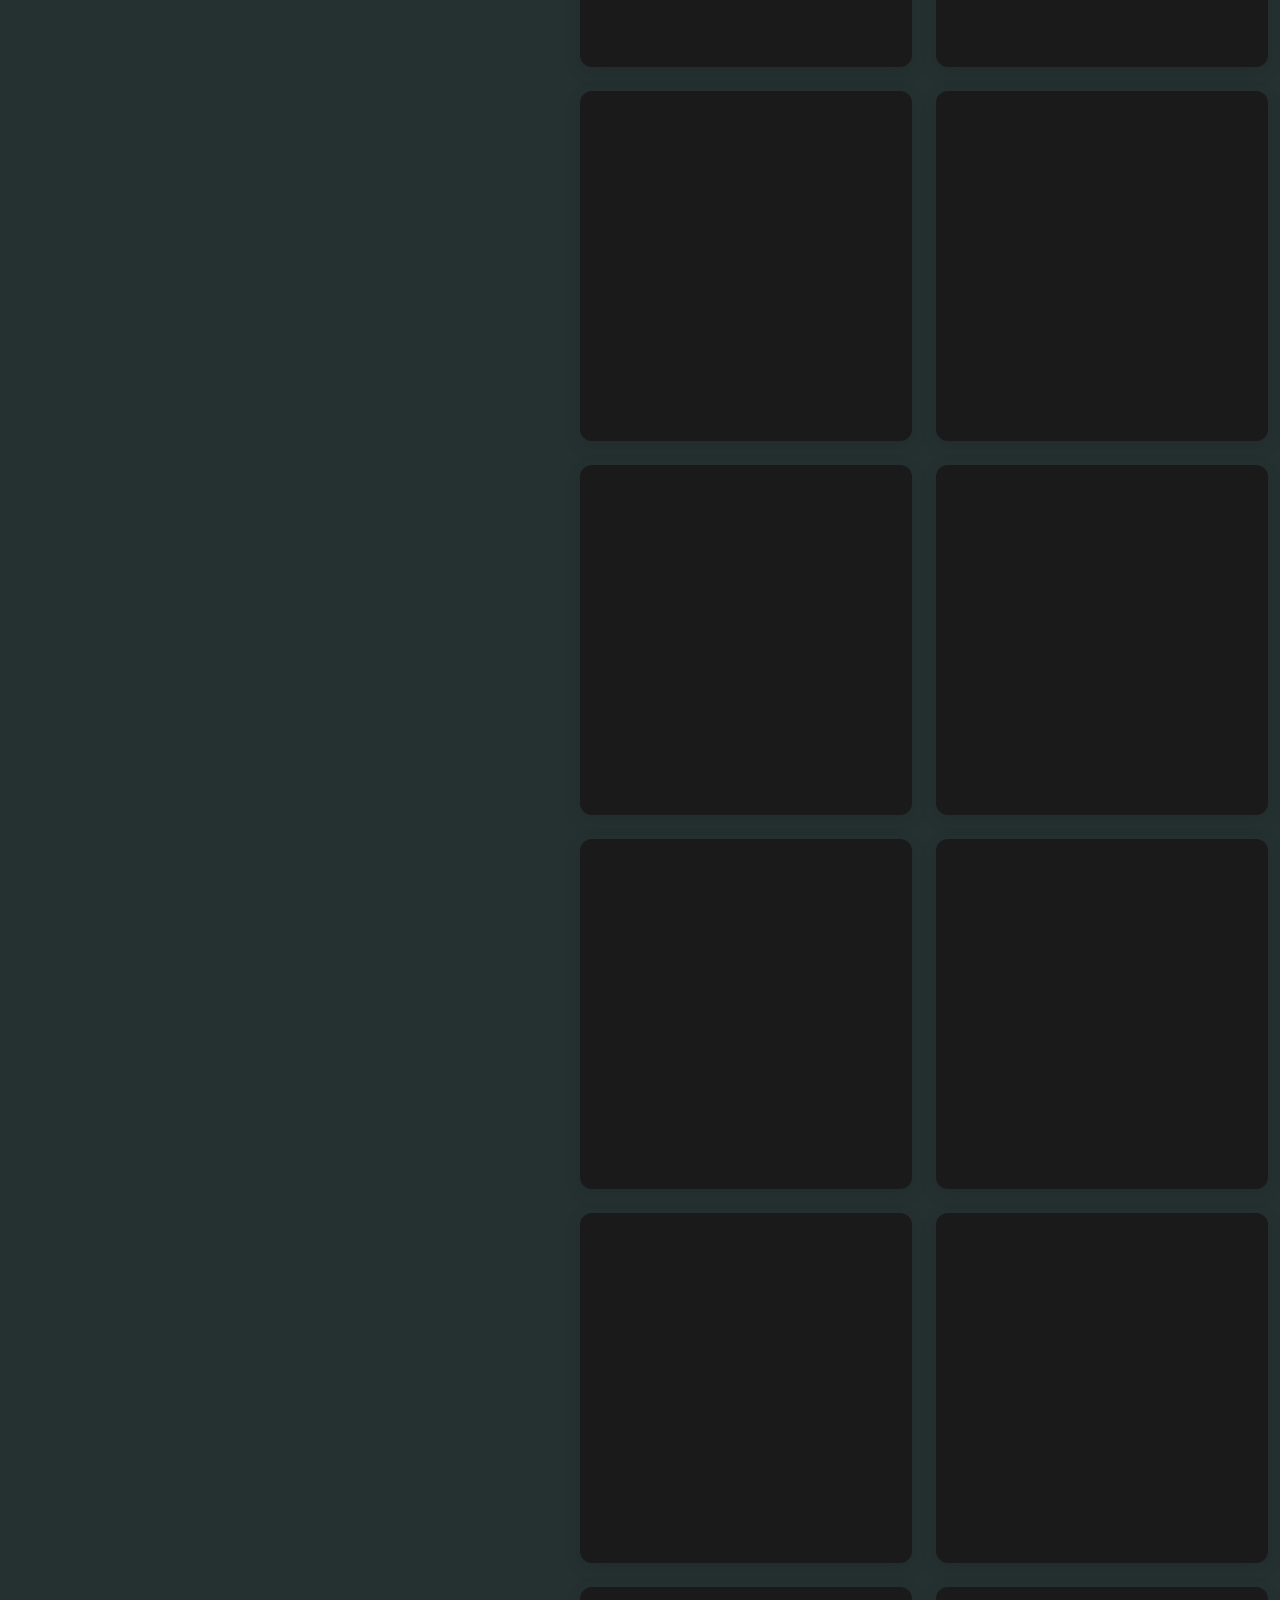
==== commit 2bcade60: "compress" ====
--- a/index.html
+++ b/index.html
@@ -26,7 +26,22 @@
 
   <!-- Main CSS File -->
   <link href="assets/css/main.css" rel="stylesheet">
-  
+  <style>
+  /* Images fade in as they load instead of popping in */
+  .portfolio-wrap img {
+    opacity: 0;
+    transition: opacity 0.4s ease;
+    will-change: opacity;
+  }
+  .portfolio-wrap img.img-loaded {
+    opacity: 1;
+  }
+
+  /* Placeholder background while image loads */
+  .portfolio-wrap {
+    background-color: #1a1a1a;
+  }
+</style>
 
   <!-- =======================================================
   * Template Name: SnapFolio
@@ -781,7 +796,7 @@
     <!-- ======= FESTIVALS — JCC ======= -->
     <div class="col-lg-6 col-md-6 portfolio-item isotope-item filter-festivaux filter-jcc">
       <div class="portfolio-wrap">
-        <img src="assets/img/portfolio/festivaux/JCC21.webp" class="img-fluid" alt="" loading="lazy">
+        <img src="assets/img/portfolio/festivaux/JCC21.webp" class="img-fluid" alt="" loading="lazy" decoding="async" decoding="async">
         <div class="portfolio-info"><div class="content">
           <span class="category">Festivals · JCC</span><h4>JCC — 21</h4>
           <div class="portfolio-links">
@@ -794,7 +809,7 @@
 
     <div class="col-lg-6 col-md-6 portfolio-item isotope-item filter-festivaux filter-jcc">
       <div class="portfolio-wrap">
-        <img src="assets/img/portfolio/festivaux/jcc22.webp" class="img-fluid" alt="" loading="lazy">
+        <img src="assets/img/portfolio/festivaux/jcc22.webp" class="img-fluid" alt="" loading="lazy" decoding="async" decoding="async">
         <div class="portfolio-info"><div class="content">
           <span class="category">Festivals · JCC</span><h4>JCC — 22</h4>
           <div class="portfolio-links">
@@ -807,7 +822,7 @@
 
     <div class="col-lg-6 col-md-6 portfolio-item isotope-item filter-festivaux filter-jcc">
       <div class="portfolio-wrap">
-        <img src="assets/img/portfolio/festivaux/jcc23.webp" class="img-fluid" alt="" loading="lazy">
+        <img src="assets/img/portfolio/festivaux/jcc23.webp" class="img-fluid" alt="" loading="lazy" decoding="async" decoding="async">
         <div class="portfolio-info"><div class="content">
           <span class="category">Festivals · JCC</span><h4>JCC — 23</h4>
           <div class="portfolio-links">
@@ -820,7 +835,7 @@
 
     <div class="col-lg-6 col-md-6 portfolio-item isotope-item filter-festivaux filter-jcc">
       <div class="portfolio-wrap">
-        <img src="assets/img/portfolio/festivaux/jcc24.webp" class="img-fluid" alt="" loading="lazy">
+        <img src="assets/img/portfolio/festivaux/jcc24.webp" class="img-fluid" alt="" loading="lazy" decoding="async">
         <div class="portfolio-info"><div class="content">
           <span class="category">Festivals · JCC</span><h4>JCC — 24</h4>
           <div class="portfolio-links">
@@ -833,7 +848,7 @@
 
     <div class="col-lg-6 col-md-6 portfolio-item isotope-item filter-festivaux filter-jcc">
       <div class="portfolio-wrap">
-        <img src="assets/img/portfolio/festivaux/jcc25.webp" class="img-fluid" alt="" loading="lazy">
+        <img src="assets/img/portfolio/festivaux/jcc25.webp" class="img-fluid" alt="" loading="lazy" decoding="async">
         <div class="portfolio-info"><div class="content">
           <span class="category">Festivals · JCC</span><h4>JCC — 25</h4>
           <div class="portfolio-links">
@@ -846,7 +861,7 @@
 
     <div class="col-lg-6 col-md-6 portfolio-item isotope-item filter-festivaux filter-jcc">
       <div class="portfolio-wrap">
-        <img src="assets/img/portfolio/festivaux/JCC26.WEBP" class="img-fluid" alt="" loading="lazy">
+        <img src="assets/img/portfolio/festivaux/JCC26.WEBP" class="img-fluid" alt="" loading="lazy" decoding="async">
         <div class="portfolio-info"><div class="content">
           <span class="category">Festivals · JCC</span><h4>JCC — 26</h4>
           <div class="portfolio-links">
@@ -859,7 +874,7 @@
 
     <div class="col-lg-6 col-md-6 portfolio-item isotope-item filter-festivaux filter-jcc">
       <div class="portfolio-wrap">
-        <img src="assets/img/portfolio/festivaux/jcc27.WEBP" class="img-fluid" alt="" loading="lazy">
+        <img src="assets/img/portfolio/festivaux/jcc27.WEBP" class="img-fluid" alt="" loading="lazy" decoding="async">
         <div class="portfolio-info"><div class="content">
           <span class="category">Festivals · JCC</span><h4>JCC — 27</h4>
           <div class="portfolio-links">
@@ -872,7 +887,7 @@
 
     <div class="col-lg-6 col-md-6 portfolio-item isotope-item filter-festivaux filter-jcc">
       <div class="portfolio-wrap">
-        <img src="assets/img/portfolio/festivaux/jcc28.WEBP" class="img-fluid" alt="" loading="lazy">
+        <img src="assets/img/portfolio/festivaux/jcc28.WEBP" class="img-fluid" alt="" loading="lazy" decoding="async">
         <div class="portfolio-info"><div class="content">
           <span class="category">Festivals · JCC</span><h4>JCC — 28</h4>
           <div class="portfolio-links">
@@ -885,7 +900,7 @@
 
     <div class="col-lg-6 col-md-6 portfolio-item isotope-item filter-festivaux filter-jcc">
       <div class="portfolio-wrap">
-        <img src="assets/img/portfolio/festivaux/jcc29.WEBP" class="img-fluid" alt="" loading="lazy">
+        <img src="assets/img/portfolio/festivaux/jcc29.WEBP" class="img-fluid" alt="" loading="lazy" decoding="async">
         <div class="portfolio-info"><div class="content">
           <span class="category">Festivals · JCC</span><h4>JCC — 29</h4>
           <div class="portfolio-links">
@@ -898,7 +913,7 @@
 
     <div class="col-lg-6 col-md-6 portfolio-item isotope-item filter-festivaux filter-jcc">
       <div class="portfolio-wrap">
-        <img src="assets/img/portfolio/festivaux/jcc30.WEBP" class="img-fluid" alt="" loading="lazy">
+        <img src="assets/img/portfolio/festivaux/jcc30.WEBP" class="img-fluid" alt="" loading="lazy" decoding="async">
         <div class="portfolio-info"><div class="content">
           <span class="category">Festivals · JCC</span><h4>JCC — 30</h4>
           <div class="portfolio-links">
@@ -911,7 +926,7 @@
 
     <div class="col-lg-6 col-md-6 portfolio-item isotope-item filter-festivaux filter-jcc">
       <div class="portfolio-wrap">
-        <img src="assets/img/portfolio/festivaux/JCC31.WEBP" class="img-fluid" alt="" loading="lazy">
+        <img src="assets/img/portfolio/festivaux/JCC31.WEBP" class="img-fluid" alt="" loading="lazy" decoding="async">
         <div class="portfolio-info"><div class="content">
           <span class="category">Festivals · JCC</span><h4>JCC — 31</h4>
           <div class="portfolio-links">
@@ -924,7 +939,7 @@
 
     <div class="col-lg-6 col-md-6 portfolio-item isotope-item filter-festivaux filter-jcc">
       <div class="portfolio-wrap">
-        <img src="assets/img/portfolio/festivaux/jcc32.WEBP" class="img-fluid" alt="" loading="lazy">
+        <img src="assets/img/portfolio/festivaux/jcc32.WEBP" class="img-fluid" alt="" loading="lazy" decoding="async">
         <div class="portfolio-info"><div class="content">
           <span class="category">Festivals · JCC</span><h4>JCC — 32</h4>
           <div class="portfolio-links">
@@ -937,7 +952,7 @@
 
     <div class="col-lg-6 col-md-6 portfolio-item isotope-item filter-festivaux filter-jcc">
       <div class="portfolio-wrap">
-        <img src="assets/img/portfolio/festivaux/JCC33.webp" class="img-fluid" alt="" loading="lazy">
+        <img src="assets/img/portfolio/festivaux/JCC33.webp" class="img-fluid" alt="" loading="lazy" decoding="async">
         <div class="portfolio-info"><div class="content">
           <span class="category">Festivals · JCC</span><h4>JCC — 33</h4>
           <div class="portfolio-links">
@@ -950,7 +965,7 @@
 
     <div class="col-lg-6 col-md-6 portfolio-item isotope-item filter-festivaux filter-jcc">
       <div class="portfolio-wrap">
-        <img src="assets/img/portfolio/festivaux/jcc34.jpg" class="img-fluid" alt="" loading="lazy">
+        <img src="assets/img/portfolio/festivaux/jcc34.jpg" class="img-fluid" alt="" loading="lazy" decoding="async">
         <div class="portfolio-info"><div class="content">
           <span class="category">Festivals · JCC</span><h4>JCC — 34</h4>
           <div class="portfolio-links">
@@ -963,7 +978,7 @@
 
     <div class="col-lg-6 col-md-6 portfolio-item isotope-item filter-festivaux filter-jcc">
       <div class="portfolio-wrap">
-        <img src="assets/img/portfolio/festivaux/JCC35.webp" class="img-fluid" alt="" loading="lazy">
+        <img src="assets/img/portfolio/festivaux/JCC35.webp" class="img-fluid" alt="" loading="lazy" decoding="async">
         <div class="portfolio-info"><div class="content">
           <span class="category">Festivals · JCC</span><h4>JCC — 35</h4>
           <div class="portfolio-links">
@@ -976,7 +991,7 @@
 
     <div class="col-lg-6 col-md-6 portfolio-item isotope-item filter-festivaux filter-jcc">
       <div class="portfolio-wrap">
-        <img src="assets/img/portfolio/festivaux/jcc36.WEBP" class="img-fluid" alt="" loading="lazy">
+        <img src="assets/img/portfolio/festivaux/jcc36.WEBP" class="img-fluid" alt="" loading="lazy" decoding="async">
         <div class="portfolio-info"><div class="content">
           <span class="category">Festivals · JCC</span><h4>JCC — 36</h4>
           <div class="portfolio-links">
@@ -989,7 +1004,7 @@
 
     <div class="col-lg-6 col-md-6 portfolio-item isotope-item filter-festivaux filter-jcc">
       <div class="portfolio-wrap">
-        <img src="assets/img/portfolio/festivaux/JCC37.webp" class="img-fluid" alt="" loading="lazy">
+        <img src="assets/img/portfolio/festivaux/JCC37.webp" class="img-fluid" alt="" loading="lazy" decoding="async">
         <div class="portfolio-info"><div class="content">
           <span class="category">Festivals · JCC</span><h4>JCC — 37</h4>
           <div class="portfolio-links">
@@ -1002,7 +1017,7 @@
 
     <div class="col-lg-6 col-md-6 portfolio-item isotope-item filter-festivaux filter-jcc">
       <div class="portfolio-wrap">
-        <img src="assets/img/portfolio/festivaux/jcc38.WEBP" class="img-fluid" alt="" loading="lazy">
+        <img src="assets/img/portfolio/festivaux/jcc38.WEBP" class="img-fluid" alt="" loading="lazy" decoding="async">
         <div class="portfolio-info"><div class="content">
           <span class="category">Festivals · JCC</span><h4>JCC — 38</h4>
           <div class="portfolio-links">
@@ -1015,7 +1030,7 @@
 
     <div class="col-lg-6 col-md-6 portfolio-item isotope-item filter-festivaux filter-jcc">
       <div class="portfolio-wrap">
-        <img src="assets/img/portfolio/festivaux/jcc39.WEBP" class="img-fluid" alt="" loading="lazy">
+        <img src="assets/img/portfolio/festivaux/jcc39.WEBP" class="img-fluid" alt="" loading="lazy" decoding="async">
         <div class="portfolio-info"><div class="content">
           <span class="category">Festivals · JCC</span><h4>JCC — 39</h4>
           <div class="portfolio-links">
@@ -1028,7 +1043,7 @@
 
     <div class="col-lg-6 col-md-6 portfolio-item isotope-item filter-festivaux filter-jcc">
       <div class="portfolio-wrap">
-        <img src="assets/img/portfolio/festivaux/JCC4.webp" class="img-fluid" alt="" loading="lazy">
+        <img src="assets/img/portfolio/festivaux/JCC4.webp" class="img-fluid" alt="" loading="lazy" decoding="async">
         <div class="portfolio-info"><div class="content">
           <span class="category">Festivals · JCC</span><h4>JCC — 04</h4>
           <div class="portfolio-links">
@@ -1041,7 +1056,7 @@
 
     <div class="col-lg-6 col-md-6 portfolio-item isotope-item filter-festivaux filter-jcc">
       <div class="portfolio-wrap">
-        <img src="assets/img/portfolio/festivaux/jcc40.jpg" class="img-fluid" alt="" loading="lazy">
+        <img src="assets/img/portfolio/festivaux/jcc40.jpg" class="img-fluid" alt="" loading="lazy" decoding="async">
         <div class="portfolio-info"><div class="content">
           <span class="category">Festivals · JCC</span><h4>JCC — 40</h4>
           <div class="portfolio-links">
@@ -1054,7 +1069,7 @@
 
     <div class="col-lg-6 col-md-6 portfolio-item isotope-item filter-festivaux filter-jcc">
       <div class="portfolio-wrap">
-        <img src="assets/img/portfolio/festivaux/JCC41.jpg" class="img-fluid" alt="" loading="lazy">
+        <img src="assets/img/portfolio/festivaux/JCC41.jpg" class="img-fluid" alt="" loading="lazy" decoding="async">
         <div class="portfolio-info"><div class="content">
           <span class="category">Festivals · JCC</span><h4>JCC — 41</h4>
           <div class="portfolio-links">
@@ -1067,7 +1082,7 @@
 
     <div class="col-lg-6 col-md-6 portfolio-item isotope-item filter-festivaux filter-jcc">
       <div class="portfolio-wrap">
-        <img src="assets/img/portfolio/festivaux/JCC42.WEBP" class="img-fluid" alt="" loading="lazy">
+        <img src="assets/img/portfolio/festivaux/JCC42.WEBP" class="img-fluid" alt="" loading="lazy" decoding="async">
         <div class="portfolio-info"><div class="content">
           <span class="category">Festivals · JCC</span><h4>JCC — 42</h4>
           <div class="portfolio-links">
@@ -1080,7 +1095,7 @@
 
     <div class="col-lg-6 col-md-6 portfolio-item isotope-item filter-festivaux filter-jcc">
       <div class="portfolio-wrap">
-        <img src="assets/img/portfolio/festivaux/JCC43.WEBP" class="img-fluid" alt="" loading="lazy">
+        <img src="assets/img/portfolio/festivaux/JCC43.WEBP" class="img-fluid" alt="" loading="lazy" decoding="async">
         <div class="portfolio-info"><div class="content">
           <span class="category">Festivals · JCC</span><h4>JCC — 43</h4>
           <div class="portfolio-links">
@@ -1093,7 +1108,7 @@
 
     <div class="col-lg-6 col-md-6 portfolio-item isotope-item filter-festivaux filter-jcc">
       <div class="portfolio-wrap">
-        <img src="assets/img/portfolio/festivaux/JCC7.jpg" class="img-fluid" alt="" loading="lazy">
+        <img src="assets/img/portfolio/festivaux/JCC7.jpg" class="img-fluid" alt="" loading="lazy" decoding="async">
         <div class="portfolio-info"><div class="content">
           <span class="category">Festivals · JCC</span><h4>JCC — 07</h4>
           <div class="portfolio-links">
@@ -1106,7 +1121,7 @@
 
     <div class="col-lg-6 col-md-6 portfolio-item isotope-item filter-festivaux filter-jcc">
       <div class="portfolio-wrap">
-        <img src="assets/img/portfolio/festivaux/JCC9.webp" class="img-fluid" alt="" loading="lazy">
+        <img src="assets/img/portfolio/festivaux/JCC9.webp" class="img-fluid" alt="" loading="lazy" decoding="async">
         <div class="portfolio-info"><div class="content">
           <span class="category">Festivals · JCC</span><h4>JCC — 09</h4>
           <div class="portfolio-links">
@@ -1120,7 +1135,7 @@
     <!-- ======= FESTIVALS — JTC ======= -->
     <div class="col-lg-6 col-md-6 portfolio-item isotope-item filter-festivaux filter-jtc">
       <div class="portfolio-wrap">
-        <img src="assets/img/portfolio/festivaux/JTC1.webp" class="img-fluid" alt="" loading="lazy">
+        <img src="assets/img/portfolio/festivaux/JTC1.webp" class="img-fluid" alt="" loading="lazy" decoding="async">
         <div class="portfolio-info"><div class="content">
           <span class="category">Festivals · JTC</span><h4>JTC — 01</h4>
           <div class="portfolio-links">
@@ -1133,7 +1148,7 @@
 
     <div class="col-lg-6 col-md-6 portfolio-item isotope-item filter-festivaux filter-jtc">
       <div class="portfolio-wrap">
-        <img src="assets/img/portfolio/festivaux/JTC2.webp" class="img-fluid" alt="" loading="lazy">
+        <img src="assets/img/portfolio/festivaux/JTC2.webp" class="img-fluid" alt="" loading="lazy" decoding="async">
         <div class="portfolio-info"><div class="content">
           <span class="category">Festivals · JTC</span><h4>JTC — 02</h4>
           <div class="portfolio-links">
@@ -1146,7 +1161,7 @@
 
     <div class="col-lg-6 col-md-6 portfolio-item isotope-item filter-festivaux filter-jtc">
       <div class="portfolio-wrap">
-        <img src="assets/img/portfolio/festivaux/jtc3.jpg" class="img-fluid" alt="" loading="lazy">
+        <img src="assets/img/portfolio/festivaux/jtc3.jpg" class="img-fluid" alt="" loading="lazy" decoding="async">
         <div class="portfolio-info"><div class="content">
           <span class="category">Festivals · JTC</span><h4>JTC — 03</h4>
           <div class="portfolio-links">
@@ -1159,7 +1174,7 @@
 
     <div class="col-lg-6 col-md-6 portfolio-item isotope-item filter-festivaux filter-jtc">
       <div class="portfolio-wrap">
-        <img src="assets/img/portfolio/festivaux/JTC3.webp" class="img-fluid" alt="" loading="lazy">
+        <img src="assets/img/portfolio/festivaux/JTC3.webp" class="img-fluid" alt="" loading="lazy" decoding="async">
         <div class="portfolio-info"><div class="content">
           <span class="category">Festivals · JTC</span><h4>JTC — 04</h4>
           <div class="portfolio-links">
@@ -1172,7 +1187,7 @@
 
     <div class="col-lg-6 col-md-6 portfolio-item isotope-item filter-festivaux filter-jtc">
       <div class="portfolio-wrap">
-        <img src="assets/img/portfolio/festivaux/JTC4.webp" class="img-fluid" alt="" loading="lazy">
+        <img src="assets/img/portfolio/festivaux/JTC4.webp" class="img-fluid" alt="" loading="lazy" decoding="async">
         <div class="portfolio-info"><div class="content">
           <span class="category">Festivals · JTC</span><h4>JTC — 05</h4>
           <div class="portfolio-links">
@@ -1185,7 +1200,7 @@
 
     <div class="col-lg-6 col-md-6 portfolio-item isotope-item filter-festivaux filter-jtc">
       <div class="portfolio-wrap">
-        <img src="assets/img/portfolio/festivaux/JTC5.jpg" class="img-fluid" alt="" loading="lazy">
+        <img src="assets/img/portfolio/festivaux/JTC5.jpg" class="img-fluid" alt="" loading="lazy" decoding="async">
         <div class="portfolio-info"><div class="content">
           <span class="category">Festivals · JTC</span><h4>JTC — 05b</h4>
           <div class="portfolio-links">
@@ -1198,7 +1213,7 @@
 
     <div class="col-lg-6 col-md-6 portfolio-item isotope-item filter-festivaux filter-jtc">
       <div class="portfolio-wrap">
-        <img src="assets/img/portfolio/festivaux/JTC5.webp" class="img-fluid" alt="" loading="lazy">
+        <img src="assets/img/portfolio/festivaux/JTC5.webp" class="img-fluid" alt="" loading="lazy" decoding="async">
         <div class="portfolio-info"><div class="content">
           <span class="category">Festivals · JTC</span><h4>JTC — 06</h4>
           <div class="portfolio-links">
@@ -1211,7 +1226,7 @@
 
     <div class="col-lg-6 col-md-6 portfolio-item isotope-item filter-festivaux filter-jtc">
       <div class="portfolio-wrap">
-        <img src="assets/img/portfolio/festivaux/jtc6.webp" class="img-fluid" alt="" loading="lazy">
+        <img src="assets/img/portfolio/festivaux/jtc6.webp" class="img-fluid" alt="" loading="lazy" decoding="async">
         <div class="portfolio-info"><div class="content">
           <span class="category">Festivals · JTC</span><h4>JTC — 07</h4>
           <div class="portfolio-links">
@@ -1224,7 +1239,7 @@
 
     <div class="col-lg-6 col-md-6 portfolio-item isotope-item filter-festivaux filter-jtc">
       <div class="portfolio-wrap">
-        <img src="assets/img/portfolio/festivaux/jtc7.webp" class="img-fluid" alt="" loading="lazy">
+        <img src="assets/img/portfolio/festivaux/jtc7.webp" class="img-fluid" alt="" loading="lazy" decoding="async">
         <div class="portfolio-info"><div class="content">
           <span class="category">Festivals · JTC</span><h4>JTC — 08</h4>
           <div class="portfolio-links">
@@ -1237,7 +1252,7 @@
 
     <div class="col-lg-6 col-md-6 portfolio-item isotope-item filter-festivaux filter-jtc">
       <div class="portfolio-wrap">
-        <img src="assets/img/portfolio/festivaux/JTC8.webp" class="img-fluid" alt="" loading="lazy">
+        <img src="assets/img/portfolio/festivaux/JTC8.webp" class="img-fluid" alt="" loading="lazy" decoding="async">
         <div class="portfolio-info"><div class="content">
           <span class="category">Festivals · JTC</span><h4>JTC — 09</h4>
           <div class="portfolio-links">
@@ -1250,7 +1265,7 @@
 
     <div class="col-lg-6 col-md-6 portfolio-item isotope-item filter-festivaux filter-jtc">
       <div class="portfolio-wrap">
-        <img src="assets/img/portfolio/festivaux/JTC9.webp" class="img-fluid" alt="" loading="lazy">
+        <img src="assets/img/portfolio/festivaux/JTC9.webp" class="img-fluid" alt="" loading="lazy" decoding="async">
         <div class="portfolio-info"><div class="content">
           <span class="category">Festivals · JTC</span><h4>JTC — 10</h4>
           <div class="portfolio-links">
@@ -1263,7 +1278,7 @@
 
     <div class="col-lg-6 col-md-6 portfolio-item isotope-item filter-festivaux filter-jtc">
       <div class="portfolio-wrap">
-        <img src="assets/img/portfolio/festivaux/JTC10.webp" class="img-fluid" alt="" loading="lazy">
+        <img src="assets/img/portfolio/festivaux/JTC10.webp" class="img-fluid" alt="" loading="lazy" decoding="async">
         <div class="portfolio-info"><div class="content">
           <span class="category">Festivals · JTC</span><h4>JTC — 11</h4>
           <div class="portfolio-links">
@@ -1277,7 +1292,7 @@
     <!-- ======= EVENTS — WORKSHOPS ======= -->
     <div class="col-lg-6 col-md-6 portfolio-item isotope-item filter-events filter-workshop">
       <div class="portfolio-wrap">
-        <img src="assets/img/portfolio/workshop/w1.webp" class="img-fluid" alt="" loading="lazy">
+        <img src="assets/img/portfolio/workshop/w1.webp" class="img-fluid" alt="" loading="lazy" decoding="async">
         <div class="portfolio-info"><div class="content">
           <span class="category">Events · Workshop</span><h4>Workshop — 01</h4>
           <div class="portfolio-links">
@@ -1290,7 +1305,7 @@
 
     <div class="col-lg-6 col-md-6 portfolio-item isotope-item filter-events filter-workshop">
       <div class="portfolio-wrap">
-        <img src="assets/img/portfolio/workshop/w2.webp" class="img-fluid" alt="" loading="lazy">
+        <img src="assets/img/portfolio/workshop/w2.webp" class="img-fluid" alt="" loading="lazy" decoding="async">
         <div class="portfolio-info"><div class="content">
           <span class="category">Events · Workshop</span><h4>Workshop — 02</h4>
           <div class="portfolio-links">
@@ -1303,7 +1318,7 @@
 
     <div class="col-lg-6 col-md-6 portfolio-item isotope-item filter-events filter-workshop">
       <div class="portfolio-wrap">
-        <img src="assets/img/portfolio/workshop/W3.jpg" class="img-fluid" alt="" loading="lazy">
+        <img src="assets/img/portfolio/workshop/W3.jpg" class="img-fluid" alt="" loading="lazy" decoding="async">
         <div class="portfolio-info"><div class="content">
           <span class="category">Events · Workshop</span><h4>Workshop — 03</h4>
           <div class="portfolio-links">
@@ -1316,7 +1331,7 @@
 
     <div class="col-lg-6 col-md-6 portfolio-item isotope-item filter-events filter-workshop">
       <div class="portfolio-wrap">
-        <img src="assets/img/portfolio/workshop/W4.webp" class="img-fluid" alt="" loading="lazy">
+        <img src="assets/img/portfolio/workshop/W4.webp" class="img-fluid" alt="" loading="lazy" decoding="async">
         <div class="portfolio-info"><div class="content">
           <span class="category">Events · Workshop</span><h4>Workshop — 04</h4>
           <div class="portfolio-links">
@@ -1329,7 +1344,7 @@
 
     <div class="col-lg-6 col-md-6 portfolio-item isotope-item filter-events filter-workshop">
       <div class="portfolio-wrap">
-        <img src="assets/img/portfolio/workshop/W5.webp" class="img-fluid" alt="" loading="lazy">
+        <img src="assets/img/portfolio/workshop/W5.webp" class="img-fluid" alt="" loading="lazy" decoding="async">
         <div class="portfolio-info"><div class="content">
           <span class="category">Events · Workshop</span><h4>Workshop — 05</h4>
           <div class="portfolio-links">
@@ -1342,7 +1357,7 @@
 
     <div class="col-lg-6 col-md-6 portfolio-item isotope-item filter-events filter-workshop">
       <div class="portfolio-wrap">
-        <img src="assets/img/portfolio/workshop/W6.webp" class="img-fluid" alt="" loading="lazy">
+        <img src="assets/img/portfolio/workshop/W6.webp" class="img-fluid" alt="" loading="lazy" decoding="async">
         <div class="portfolio-info"><div class="content">
           <span class="category">Events · Workshop</span><h4>Workshop — 06</h4>
           <div class="portfolio-links">
@@ -1355,7 +1370,7 @@
 
     <div class="col-lg-6 col-md-6 portfolio-item isotope-item filter-events filter-workshop">
       <div class="portfolio-wrap">
-        <img src="assets/img/portfolio/workshop/W7.jpg" class="img-fluid" alt="" loading="lazy">
+        <img src="assets/img/portfolio/workshop/W7.jpg" class="img-fluid" alt="" loading="lazy" decoding="async">
         <div class="portfolio-info"><div class="content">
           <span class="category">Events · Workshop</span><h4>Workshop — 07</h4>
           <div class="portfolio-links">
@@ -1368,7 +1383,7 @@
 
     <div class="col-lg-6 col-md-6 portfolio-item isotope-item filter-events filter-workshop">
       <div class="portfolio-wrap">
-        <img src="assets/img/portfolio/workshop/W8.webp" class="img-fluid" alt="" loading="lazy">
+        <img src="assets/img/portfolio/workshop/W8.webp" class="img-fluid" alt="" loading="lazy" decoding="async">
         <div class="portfolio-info"><div class="content">
           <span class="category">Events · Workshop</span><h4>Workshop — 08</h4>
           <div class="portfolio-links">
@@ -1381,7 +1396,7 @@
 
     <div class="col-lg-6 col-md-6 portfolio-item isotope-item filter-events filter-workshop">
       <div class="portfolio-wrap">
-        <img src="assets/img/portfolio/workshop/W9.webp" class="img-fluid" alt="" loading="lazy">
+        <img src="assets/img/portfolio/workshop/W9.webp" class="img-fluid" alt="" loading="lazy" decoding="async">
         <div class="portfolio-info"><div class="content">
           <span class="category">Events · Workshop</span><h4>Workshop — 09</h4>
           <div class="portfolio-links">
@@ -1394,7 +1409,7 @@
 
     <div class="col-lg-6 col-md-6 portfolio-item isotope-item filter-events filter-workshop">
       <div class="portfolio-wrap">
-        <img src="assets/img/portfolio/workshop/W10.jpg" class="img-fluid" alt="" loading="lazy">
+        <img src="assets/img/portfolio/workshop/W10.jpg" class="img-fluid" alt="" loading="lazy" decoding="async">
         <div class="portfolio-info"><div class="content">
           <span class="category">Events · Workshop</span><h4>Workshop — 10</h4>
           <div class="portfolio-links">
@@ -1407,7 +1422,7 @@
 
     <div class="col-lg-6 col-md-6 portfolio-item isotope-item filter-events filter-workshop">
       <div class="portfolio-wrap">
-        <img src="assets/img/portfolio/workshop/W11.jpg" class="img-fluid" alt="" loading="lazy">
+        <img src="assets/img/portfolio/workshop/W11.jpg" class="img-fluid" alt="" loading="lazy" decoding="async">
         <div class="portfolio-info"><div class="content">
           <span class="category">Events · Workshop</span><h4>Workshop — 11</h4>
           <div class="portfolio-links">
@@ -1420,7 +1435,7 @@
 
     <div class="col-lg-6 col-md-6 portfolio-item isotope-item filter-events filter-workshop">
       <div class="portfolio-wrap">
-        <img src="assets/img/portfolio/workshop/W11.webp" class="img-fluid" alt="" loading="lazy">
+        <img src="assets/img/portfolio/workshop/W11.webp" class="img-fluid" alt="" loading="lazy" decoding="async">
         <div class="portfolio-info"><div class="content">
           <span class="category">Events · Workshop</span><h4>Workshop — 12</h4>
           <div class="portfolio-links">
@@ -1433,7 +1448,7 @@
 
     <div class="col-lg-6 col-md-6 portfolio-item isotope-item filter-events filter-workshop">
       <div class="portfolio-wrap">
-        <img src="assets/img/portfolio/workshop/W12.jpg" class="img-fluid" alt="" loading="lazy">
+        <img src="assets/img/portfolio/workshop/W12.jpg" class="img-fluid" alt="" loading="lazy" decoding="async">
         <div class="portfolio-info"><div class="content">
           <span class="category">Events · Workshop</span><h4>Workshop — 13</h4>
           <div class="portfolio-links">
@@ -1446,7 +1461,7 @@
 
     <div class="col-lg-6 col-md-6 portfolio-item isotope-item filter-events filter-workshop">
       <div class="portfolio-wrap">
-        <img src="assets/img/portfolio/workshop/W13.jpg" class="img-fluid" alt="" loading="lazy">
+        <img src="assets/img/portfolio/workshop/W13.jpg" class="img-fluid" alt="" loading="lazy" decoding="async">
         <div class="portfolio-info"><div class="content">
           <span class="category">Events · Workshop</span><h4>Workshop — 14</h4>
           <div class="portfolio-links">
@@ -1461,7 +1476,7 @@
 <!-- ======= DAILY LIFE — STREET LIFE ======= -->
 <div class="col-lg-6 col-md-6 portfolio-item isotope-item filter-quotidien filter-street-life">
   <div class="portfolio-wrap">
-    <img src="assets/img/portfolio/Quotidien/st1.webp" class="img-fluid" alt="" loading="lazy">
+    <img src="assets/img/portfolio/Quotidien/st1.webp" class="img-fluid" alt="" loading="lazy" decoding="async">
     <div class="portfolio-info"><div class="content">
       <span class="category">Daily Life · Street Life</span><h4>Street Life — 01</h4>
       <div class="portfolio-links">
@@ -1474,7 +1489,7 @@
 
 <!-- <div class="col-lg-6 col-md-6 portfolio-item isotope-item filter-quotidien filter-street-life">
   <div class="portfolio-wrap">
-    <img src="assets/img/portfolio/Quotidien/st2.webp" class="img-fluid" alt="" loading="lazy">
+    <img src="assets/img/portfolio/Quotidien/st2.webp" class="img-fluid" alt="" loading="lazy" decoding="async">
     <div class="portfolio-info"><div class="content">
       <span class="category">Daily Life · Street Life</span><h4>Street Life — 02</h4>
       <div class="portfolio-links">
@@ -1487,7 +1502,7 @@
 
 <div class="col-lg-6 col-md-6 portfolio-item isotope-item filter-quotidien filter-street-life">
   <div class="portfolio-wrap">
-    <img src="assets/img/portfolio/Quotidien/st3.webp" class="img-fluid" alt="" loading="lazy">
+    <img src="assets/img/portfolio/Quotidien/st3.webp" class="img-fluid" alt="" loading="lazy" decoding="async">
     <div class="portfolio-info"><div class="content">
       <span class="category">Daily Life · Street Life</span><h4>Street Life — 03</h4>
       <div class="portfolio-links">
@@ -1500,7 +1515,7 @@
 
 <div class="col-lg-6 col-md-6 portfolio-item isotope-item filter-quotidien filter-street-life">
   <div class="portfolio-wrap">
-    <img src="assets/img/portfolio/Quotidien/st4.webp" class="img-fluid" alt="" loading="lazy">
+    <img src="assets/img/portfolio/Quotidien/st4.webp" class="img-fluid" alt="" loading="lazy" decoding="async">
     <div class="portfolio-info"><div class="content">
       <span class="category">Daily Life · Street Life</span><h4>Street Life — 04</h4>
       <div class="portfolio-links">
@@ -1513,7 +1528,7 @@
 
 <div class="col-lg-6 col-md-6 portfolio-item isotope-item filter-quotidien filter-street-life">
   <div class="portfolio-wrap">
-    <img src="assets/img/portfolio/Quotidien/st5.webp" class="img-fluid" alt="" loading="lazy">
+    <img src="assets/img/portfolio/Quotidien/st5.webp" class="img-fluid" alt="" loading="lazy" decoding="async">
     <div class="portfolio-info"><div class="content">
       <span class="category">Daily Life · Street Life</span><h4>Street Life — 05</h4>
       <div class="portfolio-links">
@@ -1526,7 +1541,7 @@
 
 <div class="col-lg-6 col-md-6 portfolio-item isotope-item filter-quotidien filter-street-life">
   <div class="portfolio-wrap">
-    <img src="assets/img/portfolio/Quotidien/st6.webp" class="img-fluid" alt="" loading="lazy">
+    <img src="assets/img/portfolio/Quotidien/st6.webp" class="img-fluid" alt="" loading="lazy" decoding="async">
     <div class="portfolio-info"><div class="content">
       <span class="category">Daily Life · Street Life</span><h4>Street Life — 06</h4>
       <div class="portfolio-links">
@@ -1539,7 +1554,7 @@
 
 <div class="col-lg-6 col-md-6 portfolio-item isotope-item filter-quotidien filter-street-life">
   <div class="portfolio-wrap">
-    <img src="assets/img/portfolio/Quotidien/st7.webp" class="img-fluid" alt="" loading="lazy">
+    <img src="assets/img/portfolio/Quotidien/st7.webp" class="img-fluid" alt="" loading="lazy" decoding="async">
     <div class="portfolio-info"><div class="content">
       <span class="category">Daily Life · Street Life</span><h4>Street Life — 07</h4>
       <div class="portfolio-links">
@@ -1552,7 +1567,7 @@
 
 <div class="col-lg-6 col-md-6 portfolio-item isotope-item filter-quotidien filter-street-life">
   <div class="portfolio-wrap">
-    <img src="assets/img/portfolio/Quotidien/st8.webp" class="img-fluid" alt="" loading="lazy">
+    <img src="assets/img/portfolio/Quotidien/st8.webp" class="img-fluid" alt="" loading="lazy" decoding="async">
     <div class="portfolio-info"><div class="content">
       <span class="category">Daily Life · Street Life</span><h4>Street Life — 08</h4>
       <div class="portfolio-links">
@@ -1565,7 +1580,7 @@
 
 <div class="col-lg-6 col-md-6 portfolio-item isotope-item filter-quotidien filter-street-life">
   <div class="portfolio-wrap">
-    <img src="assets/img/portfolio/Quotidien/st9.webp" class="img-fluid" alt="" loading="lazy">
+    <img src="assets/img/portfolio/Quotidien/st9.webp" class="img-fluid" alt="" loading="lazy" decoding="async">
     <div class="portfolio-info"><div class="content">
       <span class="category">Daily Life · Street Life</span><h4>Street Life — 09</h4>
       <div class="portfolio-links">
@@ -1578,7 +1593,7 @@
 
 <div class="col-lg-6 col-md-6 portfolio-item isotope-item filter-quotidien filter-street-life">
   <div class="portfolio-wrap">
-    <img src="assets/img/portfolio/Quotidien/st10.webp" class="img-fluid" alt="" loading="lazy">
+    <img src="assets/img/portfolio/Quotidien/st10.webp" class="img-fluid" alt="" loading="lazy" decoding="async">
     <div class="portfolio-info"><div class="content">
       <span class="category">Daily Life · Street Life</span><h4>Street Life — 10</h4>
       <div class="portfolio-links">
@@ -1591,7 +1606,7 @@
 
 <div class="col-lg-6 col-md-6 portfolio-item isotope-item filter-quotidien filter-street-life">
   <div class="portfolio-wrap">
-    <img src="assets/img/portfolio/Quotidien/P1680094.webp" class="img-fluid" alt="" loading="lazy">
+    <img src="assets/img/portfolio/Quotidien/P1680094.webp" class="img-fluid" alt="" loading="lazy" decoding="async">
     <div class="portfolio-info"><div class="content">
       <span class="category">Daily Life · Street Life</span><h4>Street Life — 11</h4>
       <div class="portfolio-links">
@@ -1605,7 +1620,7 @@
 <!-- newly added files -->
 <div class="col-lg-6 col-md-6 portfolio-item isotope-item filter-quotidien filter-street-life">
   <div class="portfolio-wrap">
-    <img src="assets/img/portfolio/Quotidien/3arabet.webp" class="img-fluid" alt="" loading="lazy">
+    <img src="assets/img/portfolio/Quotidien/3arabet.webp" class="img-fluid" alt="" loading="lazy" decoding="async">
     <div class="portfolio-info"><div class="content">
       <span class="category">Daily Life · Street Life</span><h4>Street Life — 12</h4>
       <div class="portfolio-links">
@@ -1618,7 +1633,7 @@
 
 <div class="col-lg-6 col-md-6 portfolio-item isotope-item filter-quotidien filter-street-life">
   <div class="portfolio-wrap">
-    <img src="assets/img/portfolio/Quotidien/3asfour.webp" class="img-fluid" alt="" loading="lazy">
+    <img src="assets/img/portfolio/Quotidien/3asfour.webp" class="img-fluid" alt="" loading="lazy" decoding="async">
     <div class="portfolio-info"><div class="content">
       <span class="category">Daily Life · Street Life</span><h4>Street Life — 13</h4>
       <div class="portfolio-links">
@@ -1631,7 +1646,7 @@
 
 <div class="col-lg-6 col-md-6 portfolio-item isotope-item filter-quotidien filter-street-life">
   <div class="portfolio-wrap">
-    <img src="assets/img/portfolio/Quotidien/9am7.webp" class="img-fluid" alt="" loading="lazy">
+    <img src="assets/img/portfolio/Quotidien/9am7.webp" class="img-fluid" alt="" loading="lazy" decoding="async">
     <div class="portfolio-info"><div class="content">
       <span class="category">Daily Life · Street Life</span><h4>Street Life — 14</h4>
       <div class="portfolio-links">
@@ -1644,7 +1659,7 @@
 
 <div class="col-lg-6 col-md-6 portfolio-item isotope-item filter-quotidien filter-street-life">
   <div class="portfolio-wrap">
-    <img src="assets/img/portfolio/Quotidien/9ares.webp" class="img-fluid" alt="" loading="lazy">
+    <img src="assets/img/portfolio/Quotidien/9ares.webp" class="img-fluid" alt="" loading="lazy" decoding="async">
     <div class="portfolio-info"><div class="content">
       <span class="category">Daily Life · Street Life</span><h4>Street Life — 15</h4>
       <div class="portfolio-links">
@@ -1657,7 +1672,7 @@
 
 <div class="col-lg-6 col-md-6 portfolio-item isotope-item filter-quotidien filter-street-life">
   <div class="portfolio-wrap">
-    <img src="assets/img/portfolio/Quotidien/baja3a.webp" class="img-fluid" alt="" loading="lazy">
+    <img src="assets/img/portfolio/Quotidien/baja3a.webp" class="img-fluid" alt="" loading="lazy" decoding="async">
     <div class="portfolio-info"><div class="content">
       <span class="category">Daily Life · Street Life</span><h4>Street Life — 16</h4>
       <div class="portfolio-links">
@@ -1670,7 +1685,7 @@
 
 <div class="col-lg-6 col-md-6 portfolio-item isotope-item filter-quotidien filter-street-life">
   <div class="portfolio-wrap">
-    <img src="assets/img/portfolio/Quotidien/flame.webp" class="img-fluid" alt="" loading="lazy">
+    <img src="assets/img/portfolio/Quotidien/flame.webp" class="img-fluid" alt="" loading="lazy" decoding="async">
     <div class="portfolio-info"><div class="content">
       <span class="category">Daily Life · Street Life</span><h4>Street Life — 17</h4>
       <div class="portfolio-links">
@@ -1683,7 +1698,7 @@
 
 <div class="col-lg-6 col-md-6 portfolio-item isotope-item filter-quotidien filter-street-life">
   <div class="portfolio-wrap">
-    <img src="assets/img/portfolio/Quotidien/journal 2.webp" class="img-fluid" alt="" loading="lazy">
+    <img src="assets/img/portfolio/Quotidien/journal 2.webp" class="img-fluid" alt="" loading="lazy" decoding="async">
     <div class="portfolio-info"><div class="content">
       <span class="category">Daily Life · Street Life</span><h4>Street Life — 18</h4>
       <div class="portfolio-links">
@@ -1696,7 +1711,7 @@
 
 <div class="col-lg-6 col-md-6 portfolio-item isotope-item filter-quotidien filter-street-life">
   <div class="portfolio-wrap">
-    <img src="assets/img/portfolio/Quotidien/journal.webp" class="img-fluid" alt="" loading="lazy">
+    <img src="assets/img/portfolio/Quotidien/journal.webp" class="img-fluid" alt="" loading="lazy" decoding="async">
     <div class="portfolio-info"><div class="content">
       <span class="category">Daily Life · Street Life</span><h4>Street Life — 19</h4>
       <div class="portfolio-links">
@@ -1709,7 +1724,7 @@
 
 <div class="col-lg-6 col-md-6 portfolio-item isotope-item filter-quotidien filter-street-life">
   <div class="portfolio-wrap">
-    <img src="assets/img/portfolio/Quotidien/rommena(1).webp" class="img-fluid" alt="" loading="lazy">
+    <img src="assets/img/portfolio/Quotidien/rommena(1).webp" class="img-fluid" alt="" loading="lazy" decoding="async">
     <div class="portfolio-info"><div class="content">
       <span class="category">Daily Life · Street Life</span><h4>Street Life — 20</h4>
       <div class="portfolio-links">
@@ -1722,7 +1737,7 @@
 
 <div class="col-lg-6 col-md-6 portfolio-item isotope-item filter-quotidien filter-street-life">
   <div class="portfolio-wrap">
-    <img src="assets/img/portfolio/Quotidien/ta3zizet.webp" class="img-fluid" alt="" loading="lazy">
+    <img src="assets/img/portfolio/Quotidien/ta3zizet.webp" class="img-fluid" alt="" loading="lazy" decoding="async">
     <div class="portfolio-info"><div class="content">
       <span class="category">Daily Life · Street Life</span><h4>Street Life — 21</h4>
       <div class="portfolio-links">
@@ -1735,7 +1750,7 @@
 
 <div class="col-lg-6 col-md-6 portfolio-item isotope-item filter-quotidien filter-street-life">
   <div class="portfolio-wrap">
-    <img src="assets/img/portfolio/Quotidien/tunis by night.webp" class="img-fluid" alt="" loading="lazy">
+    <img src="assets/img/portfolio/Quotidien/tunis by night.webp" class="img-fluid" alt="" loading="lazy" decoding="async">
     <div class="portfolio-info"><div class="content">
       <span class="category">Daily Life · Street Life</span><h4>Street Life — 22</h4>
       <div class="portfolio-links">
@@ -1748,7 +1763,7 @@
 
 <div class="col-lg-6 col-md-6 portfolio-item isotope-item filter-quotidien filter-street-life">
   <div class="portfolio-wrap">
-    <img src="assets/img/portfolio/Quotidien/zitoun.webp" class="img-fluid" alt="" loading="lazy">
+    <img src="assets/img/portfolio/Quotidien/zitoun.webp" class="img-fluid" alt="" loading="lazy" decoding="async">
     <div class="portfolio-info"><div class="content">
       <span class="category">Daily Life · Street Life</span><h4>Street Life — 23</h4>
       <div class="portfolio-links">
@@ -1761,7 +1776,7 @@
 
 <div class="col-lg-6 col-md-6 portfolio-item isotope-item filter-quotidien filter-street-life">
   <div class="portfolio-wrap">
-    <img src="assets/img/portfolio/Quotidien/zitounaa.webp" class="img-fluid" alt="" loading="lazy">
+    <img src="assets/img/portfolio/Quotidien/zitounaa.webp" class="img-fluid" alt="" loading="lazy" decoding="async">
     <div class="portfolio-info"><div class="content">
       <span class="category">Daily Life · Street Life</span><h4>Street Life — 24</h4>
       <div class="portfolio-links">
@@ -1775,7 +1790,7 @@
 
 <!--     <div class="col-lg-6 col-md-6 portfolio-item isotope-item filter-quotidien filter-street-life">
       <div class="portfolio-wrap">
-        <img src="assets/img/portfolio/Quotidien/st2.webp" class="img-fluid" alt="" loading="lazy">
+        <img src="assets/img/portfolio/Quotidien/st2.webp" class="img-fluid" alt="" loading="lazy" decoding="async">
         <div class="portfolio-info"><div class="content">
           <span class="category">Daily Life · Street Life</span><h4>Street Life — 02</h4>
           <div class="portfolio-links">
@@ -1788,7 +1803,7 @@
 
     <div class="col-lg-6 col-md-6 portfolio-item isotope-item filter-quotidien filter-street-life">
       <div class="portfolio-wrap">
-        <img src="assets/img/portfolio/Quotidien/st3.webp" class="img-fluid" alt="" loading="lazy">
+        <img src="assets/img/portfolio/Quotidien/st3.webp" class="img-fluid" alt="" loading="lazy" decoding="async">
         <div class="portfolio-info"><div class="content">
           <span class="category">Daily Life · Street Life</span><h4>Street Life — 03</h4>
           <div class="portfolio-links">
@@ -1801,7 +1816,7 @@
 
     <div class="col-lg-6 col-md-6 portfolio-item isotope-item filter-quotidien filter-street-life">
       <div class="portfolio-wrap">
-        <img src="assets/img/portfolio/Quotidien/st4.webp" class="img-fluid" alt="" loading="lazy">
+        <img src="assets/img/portfolio/Quotidien/st4.webp" class="img-fluid" alt="" loading="lazy" decoding="async">
         <div class="portfolio-info"><div class="content">
           <span class="category">Daily Life · Street Life</span><h4>Street Life — 04</h4>
           <div class="portfolio-links">
@@ -1814,7 +1829,7 @@
 
     <div class="col-lg-6 col-md-6 portfolio-item isotope-item filter-quotidien filter-street-life">
       <div class="portfolio-wrap">
-        <img src="assets/img/portfolio/Quotidien/st5.webp" class="img-fluid" alt="" loading="lazy">
+        <img src="assets/img/portfolio/Quotidien/st5.webp" class="img-fluid" alt="" loading="lazy" decoding="async">
         <div class="portfolio-info"><div class="content">
           <span class="category">Daily Life · Street Life</span><h4>Street Life — 05</h4>
           <div class="portfolio-links">
@@ -1827,7 +1842,7 @@
 
     <div class="col-lg-6 col-md-6 portfolio-item isotope-item filter-quotidien filter-street-life">
       <div class="portfolio-wrap">
-        <img src="assets/img/portfolio/Quotidien/st6.webp" class="img-fluid" alt="" loading="lazy">
+        <img src="assets/img/portfolio/Quotidien/st6.webp" class="img-fluid" alt="" loading="lazy" decoding="async">
         <div class="portfolio-info"><div class="content">
           <span class="category">Daily Life · Street Life</span><h4>Street Life — 06</h4>
           <div class="portfolio-links">
@@ -1840,7 +1855,7 @@
 
     <div class="col-lg-6 col-md-6 portfolio-item isotope-item filter-quotidien filter-street-life">
       <div class="portfolio-wrap">
-        <img src="assets/img/portfolio/Quotidien/st7.webp" class="img-fluid" alt="" loading="lazy">
+        <img src="assets/img/portfolio/Quotidien/st7.webp" class="img-fluid" alt="" loading="lazy" decoding="async">
         <div class="portfolio-info"><div class="content">
           <span class="category">Daily Life · Street Life</span><h4>Street Life — 07</h4>
           <div class="portfolio-links">
@@ -1853,7 +1868,7 @@
 
     <div class="col-lg-6 col-md-6 portfolio-item isotope-item filter-quotidien filter-street-life">
       <div class="portfolio-wrap">
-        <img src="assets/img/portfolio/Quotidien/st8.webp" class="img-fluid" alt="" loading="lazy">
+        <img src="assets/img/portfolio/Quotidien/st8.webp" class="img-fluid" alt="" loading="lazy" decoding="async">
         <div class="portfolio-info"><div class="content">
           <span class="category">Daily Life · Street Life</span><h4>Street Life — 08</h4>
           <div class="portfolio-links">
@@ -1866,7 +1881,7 @@
 
     <div class="col-lg-6 col-md-6 portfolio-item isotope-item filter-quotidien filter-street-life">
       <div class="portfolio-wrap">
-        <img src="assets/img/portfolio/Quotidien/st9.webp" class="img-fluid" alt="" loading="lazy">
+        <img src="assets/img/portfolio/Quotidien/st9.webp" class="img-fluid" alt="" loading="lazy" decoding="async">
         <div class="portfolio-info"><div class="content">
           <span class="category">Daily Life · Street Life</span><h4>Street Life — 09</h4>
           <div class="portfolio-links">
@@ -1879,7 +1894,7 @@
 
     <div class="col-lg-6 col-md-6 portfolio-item isotope-item filter-quotidien filter-street-life">
       <div class="portfolio-wrap">
-        <img src="assets/img/portfolio/Quotidien/st10.webp" class="img-fluid" alt="" loading="lazy">
+        <img src="assets/img/portfolio/Quotidien/st10.webp" class="img-fluid" alt="" loading="lazy" decoding="async">
         <div class="portfolio-info"><div class="content">
           <span class="category">Daily Life · Street Life</span><h4>Street Life — 10</h4>
           <div class="portfolio-links">
@@ -1892,7 +1907,7 @@
 
     <div class="col-lg-6 col-md-6 portfolio-item isotope-item filter-quotidien filter-street-life">
       <div class="portfolio-wrap">
-        <img src="assets/img/portfolio/Quotidien/P1680094.webp" class="img-fluid" alt="" loading="lazy">
+        <img src="assets/img/portfolio/Quotidien/P1680094.webp" class="img-fluid" alt="" loading="lazy" decoding="async">
         <div class="portfolio-info"><div class="content">
           <span class="category">Daily Life · Street Life</span><h4>Street Life — 11</h4>
           <div class="portfolio-links">
@@ -2314,6 +2329,52 @@
     <script src="assets/vendor/isotope-layout/isotope.pkgd.min.js"></script>
     <!-- ... other scripts ... -->
 
+    <!-- ══════════════════════════════════════════════════════════
+     STEP 3 — Paste this block just before </body>
+              (after all your other scripts)
+     ══════════════════════════════════════════════════════════ -->
+<script>
+  // Fade-in images as they load
+  document.querySelectorAll('.portfolio-wrap img').forEach(function(img) {
+    if (img.complete && img.naturalWidth > 0) {
+      img.classList.add('img-loaded');
+    } else {
+      img.addEventListener('load', function() {
+        img.classList.add('img-loaded');
+      });
+      img.addEventListener('error', function() {
+        img.classList.add('img-loaded'); // still show even on error
+      });
+    }
+  });
+
+  // IntersectionObserver: only start loading images near the viewport
+  // This is a stronger version of loading="lazy" that works on all browsers
+  if ('IntersectionObserver' in window) {
+    var lazyImages = document.querySelectorAll('.portfolio-wrap img[loading="lazy"]');
+    var observer = new IntersectionObserver(function(entries) {
+      entries.forEach(function(entry) {
+        if (entry.isIntersecting) {
+          var img = entry.target;
+          // trigger load if src wasn't already fetched
+          if (!img.complete) {
+            var src = img.getAttribute('src');
+            img.removeAttribute('src');
+            img.setAttribute('src', src);
+          }
+          observer.unobserve(img);
+        }
+      });
+    }, {
+      rootMargin: '200px 0px' // start loading 200px before they enter viewport
+    });
+
+    lazyImages.forEach(function(img) {
+      observer.observe(img);
+    });
+  }
+</script>
+
 <script>
   document.addEventListener('DOMContentLoaded', function() {
 
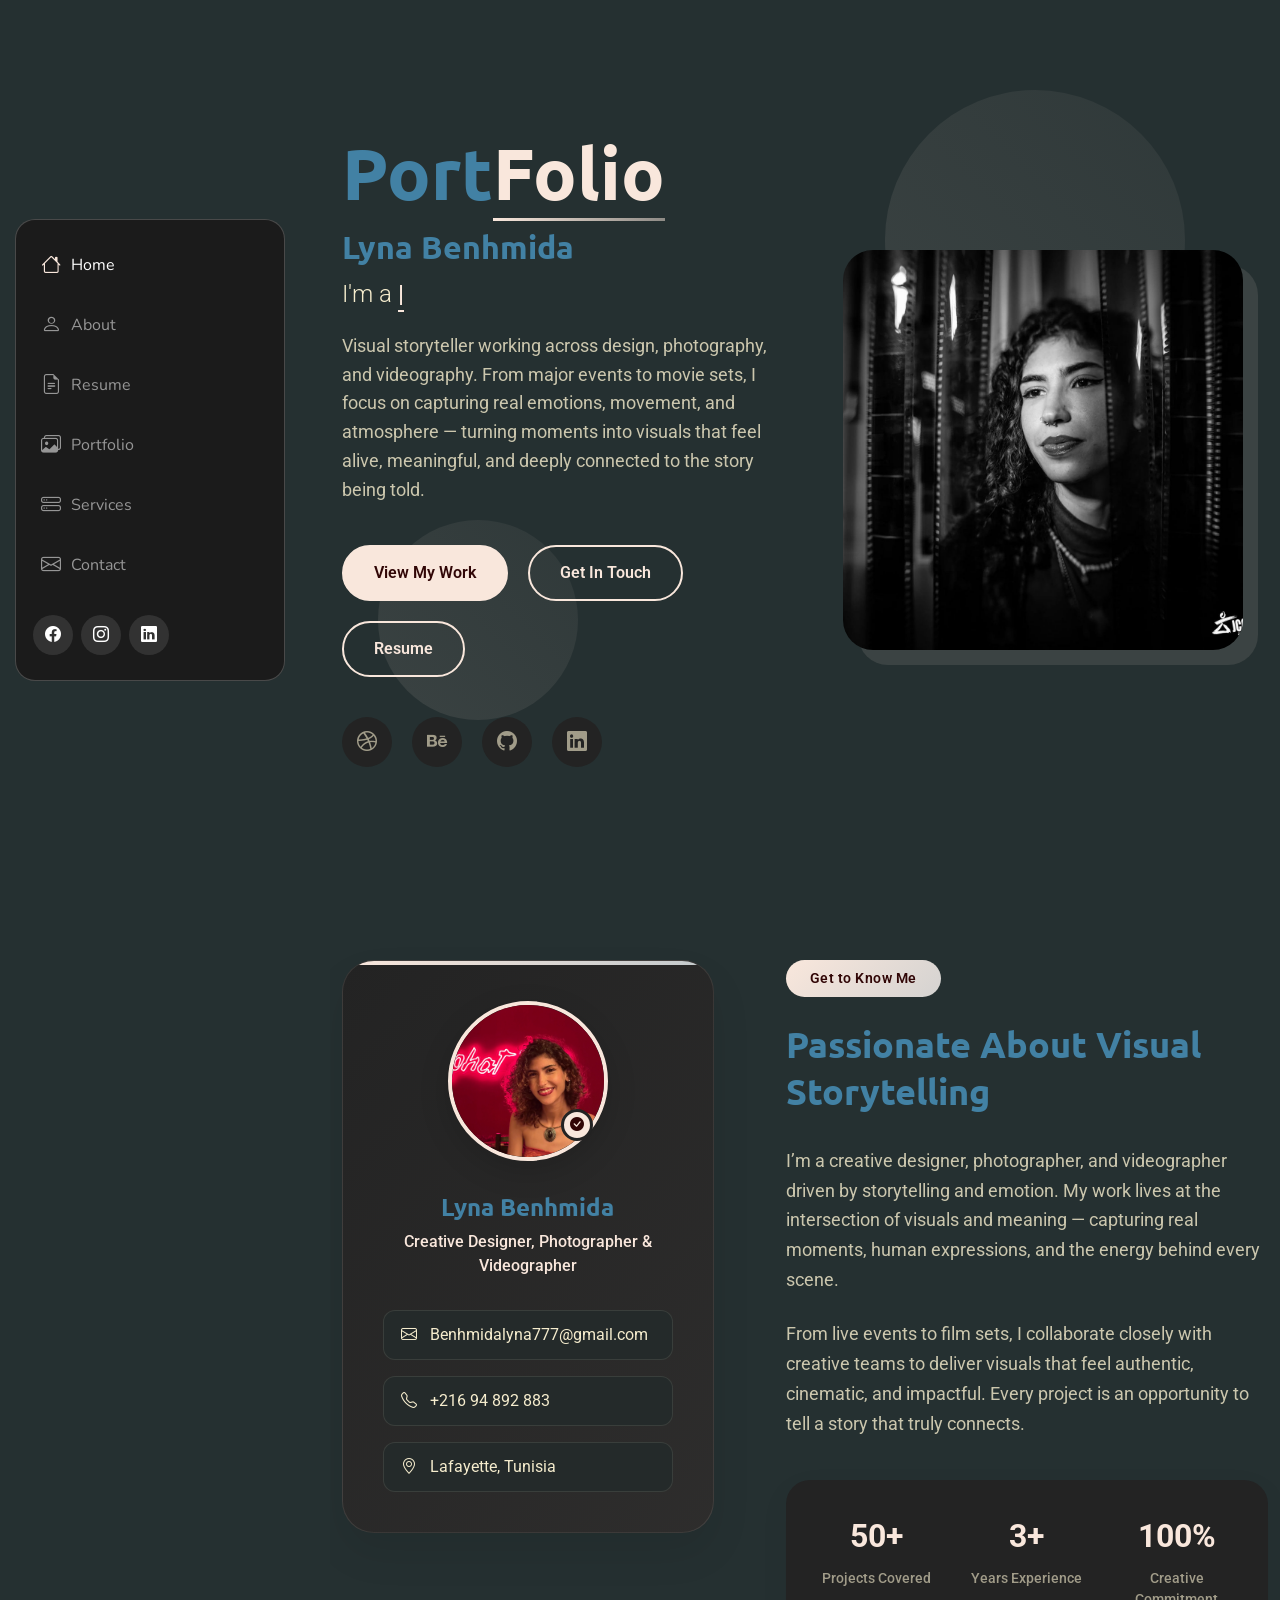
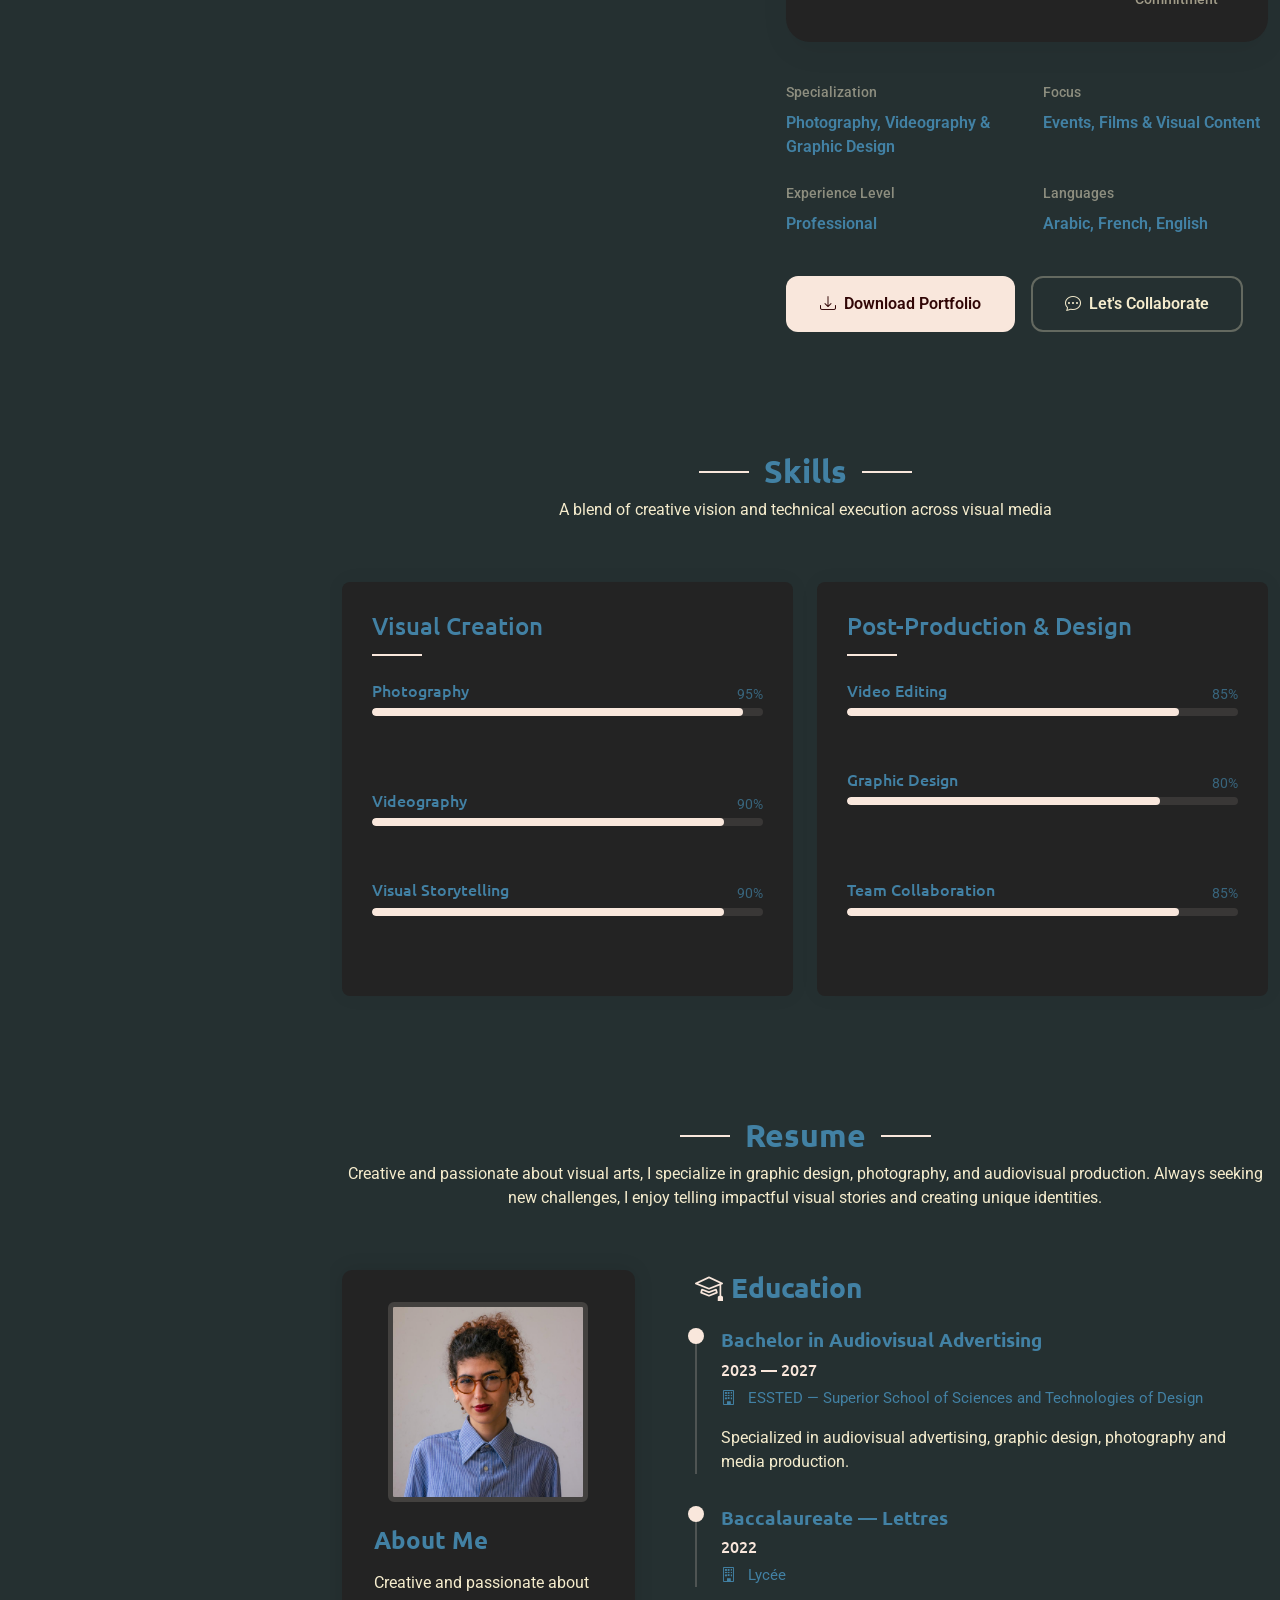
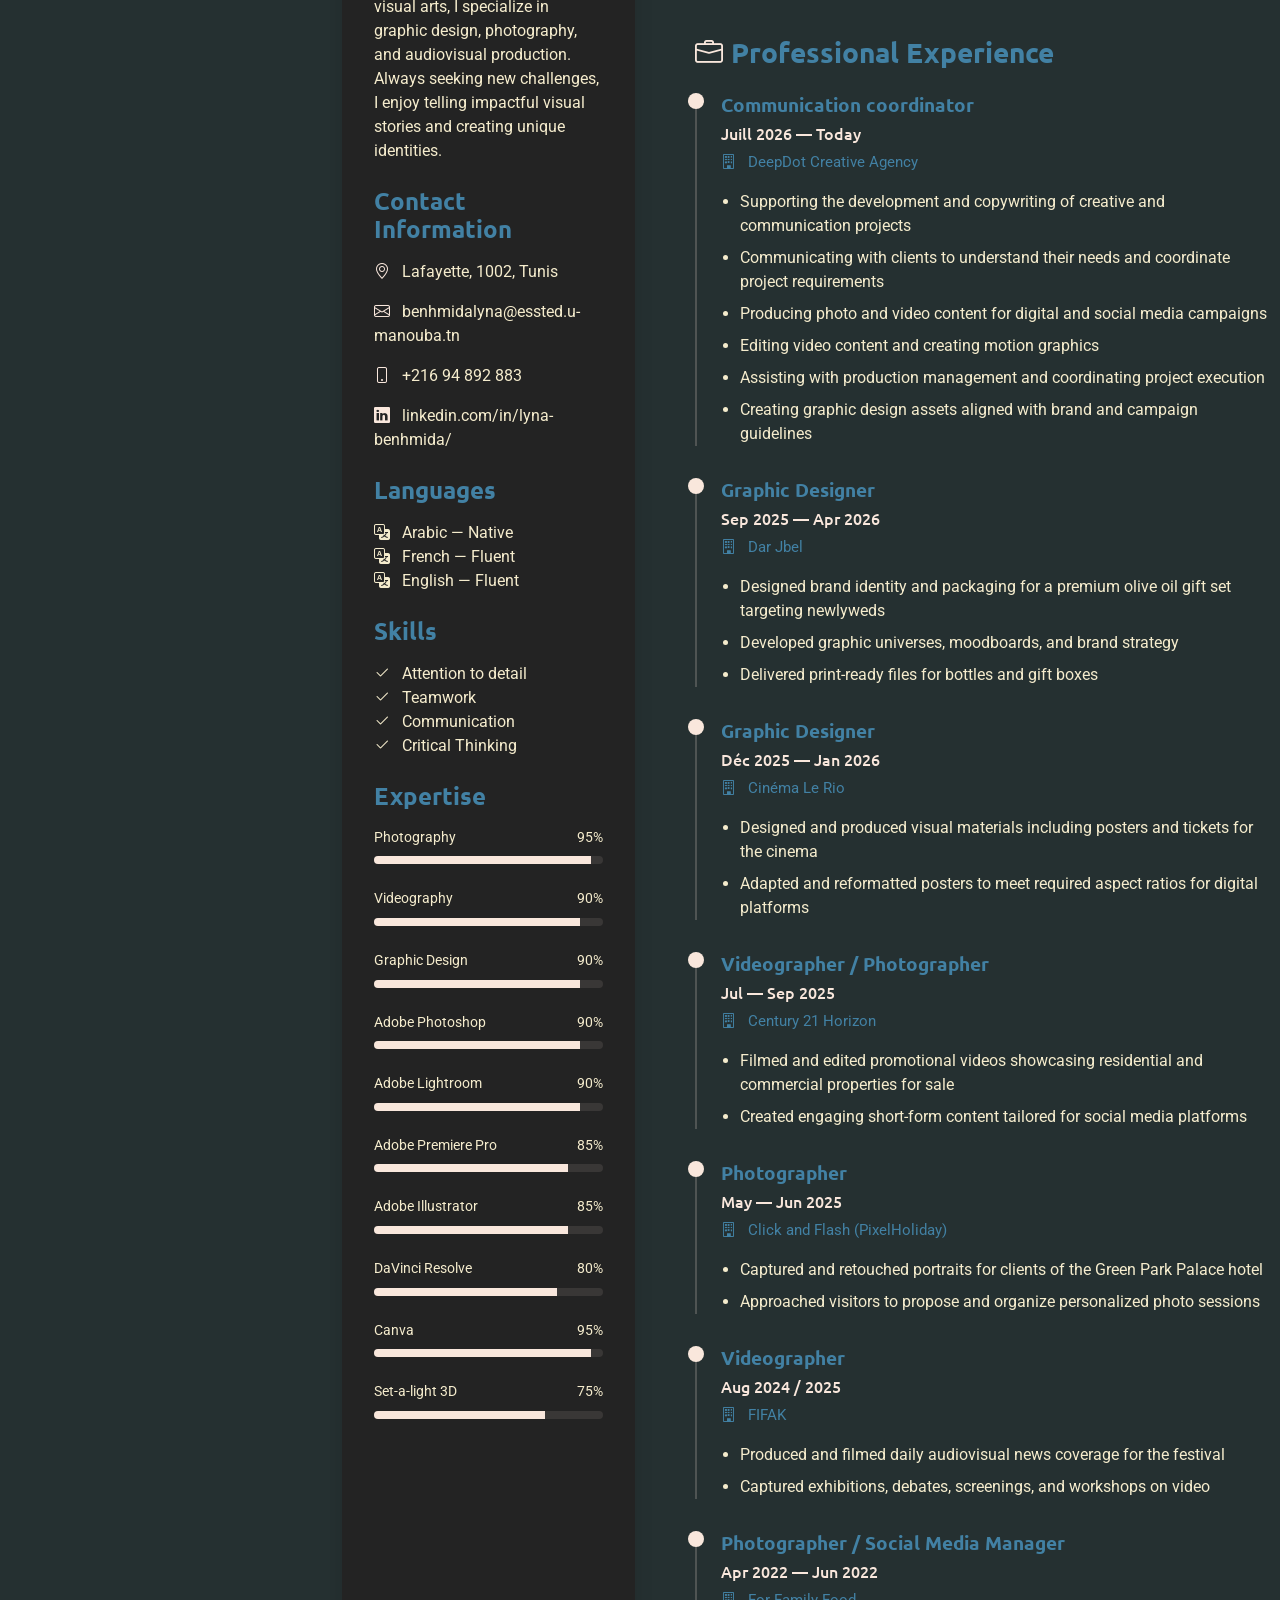
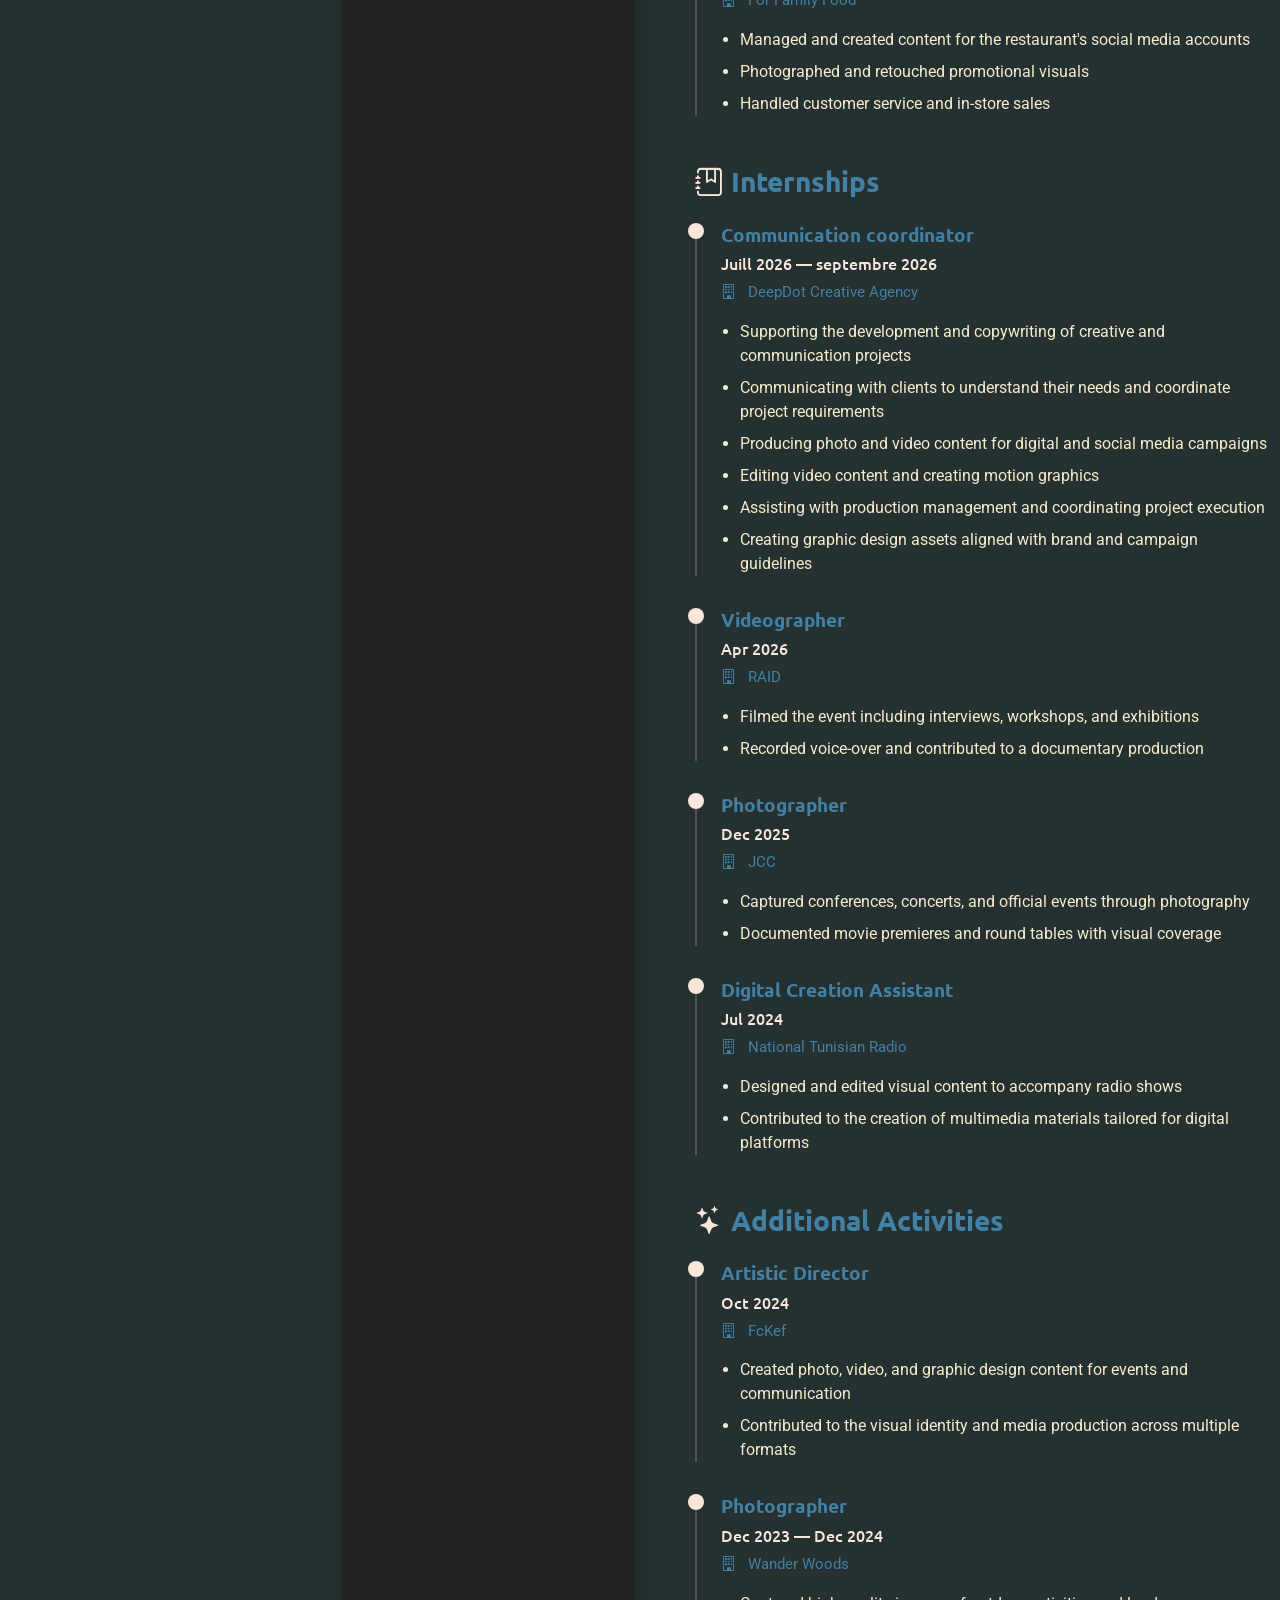
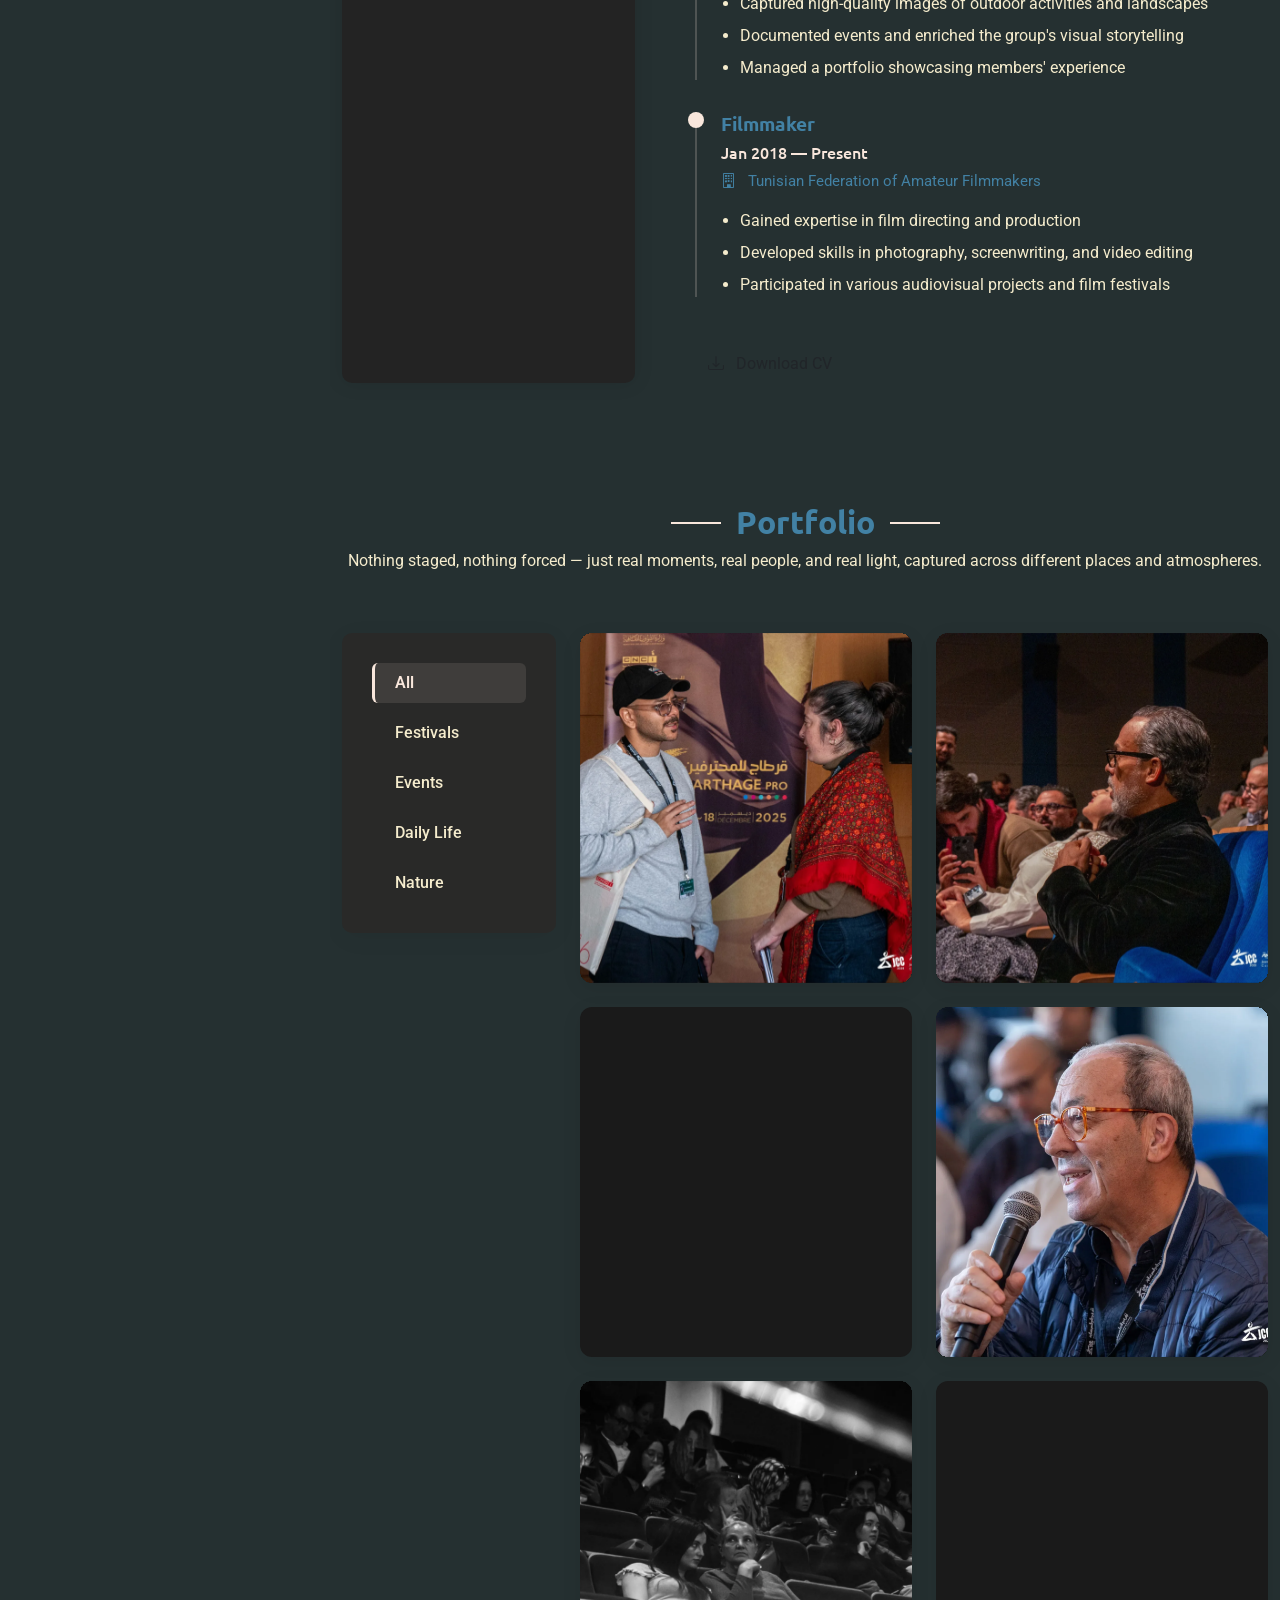
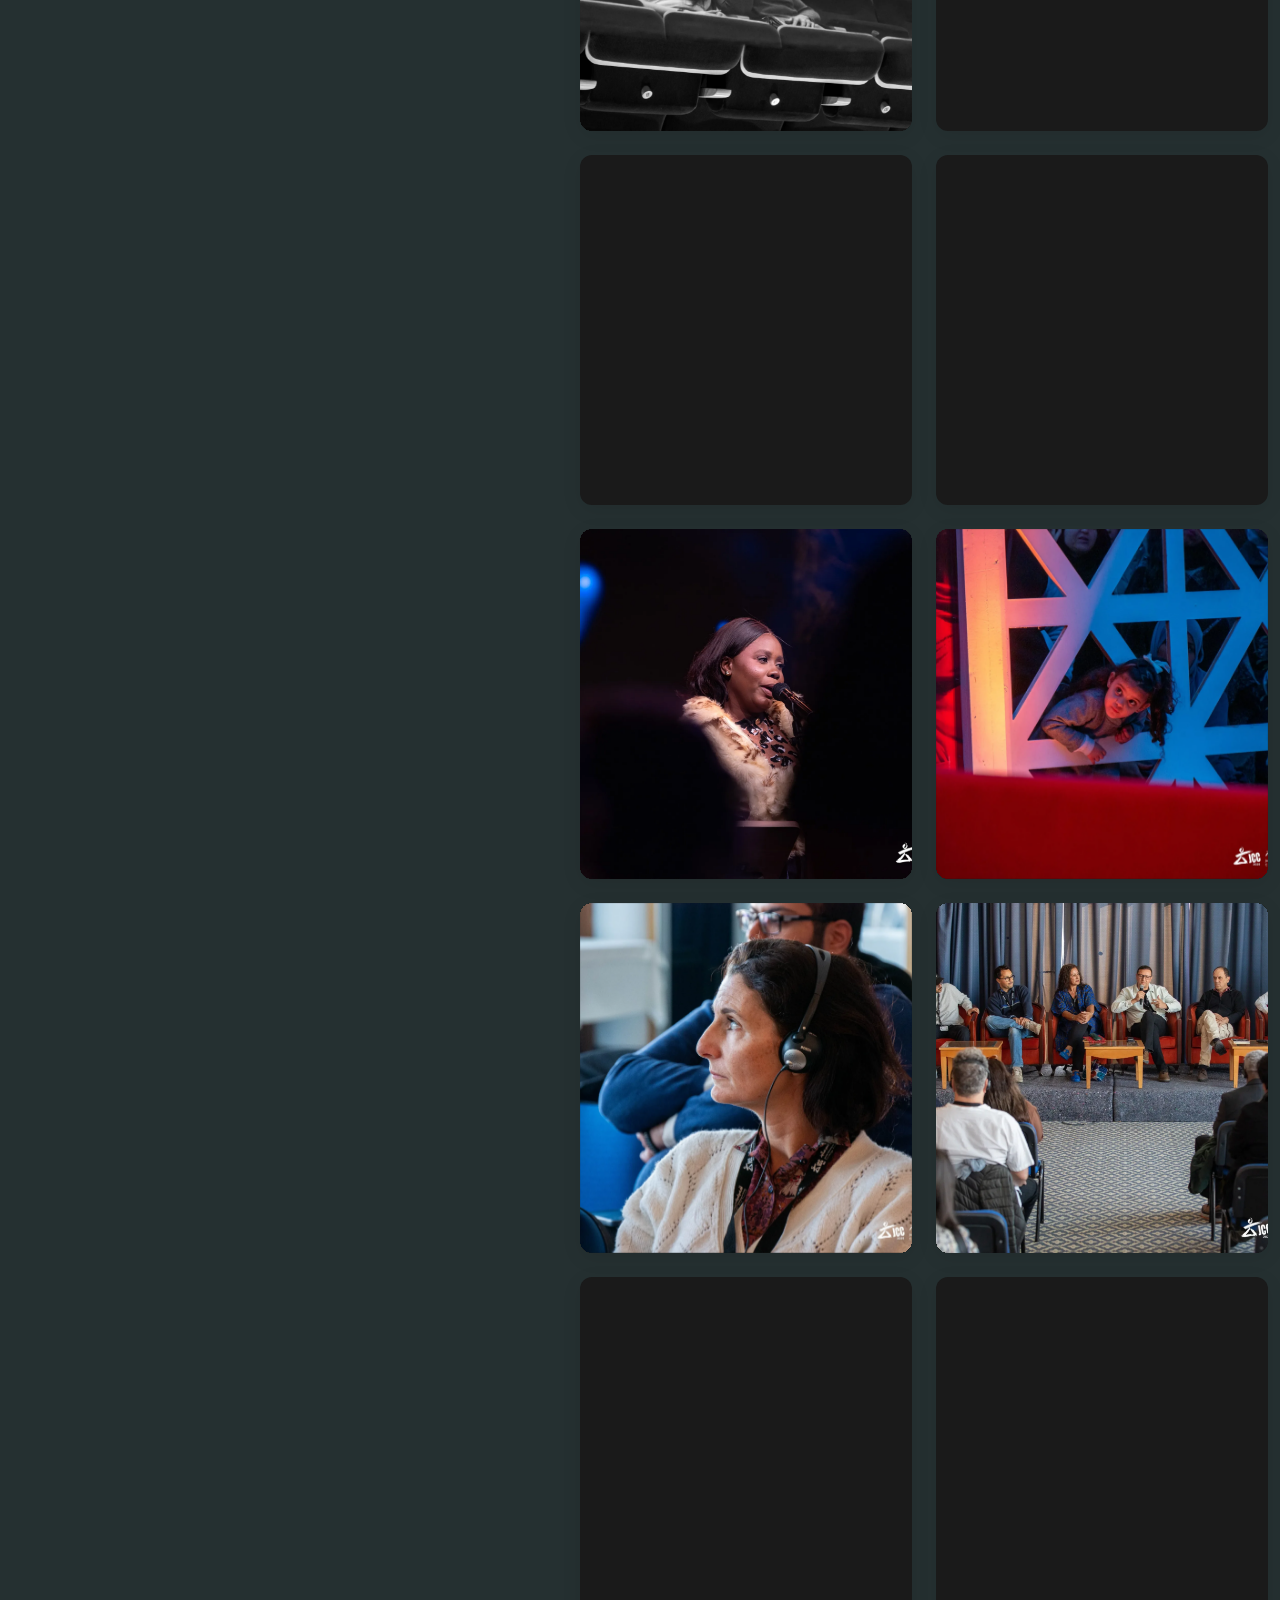
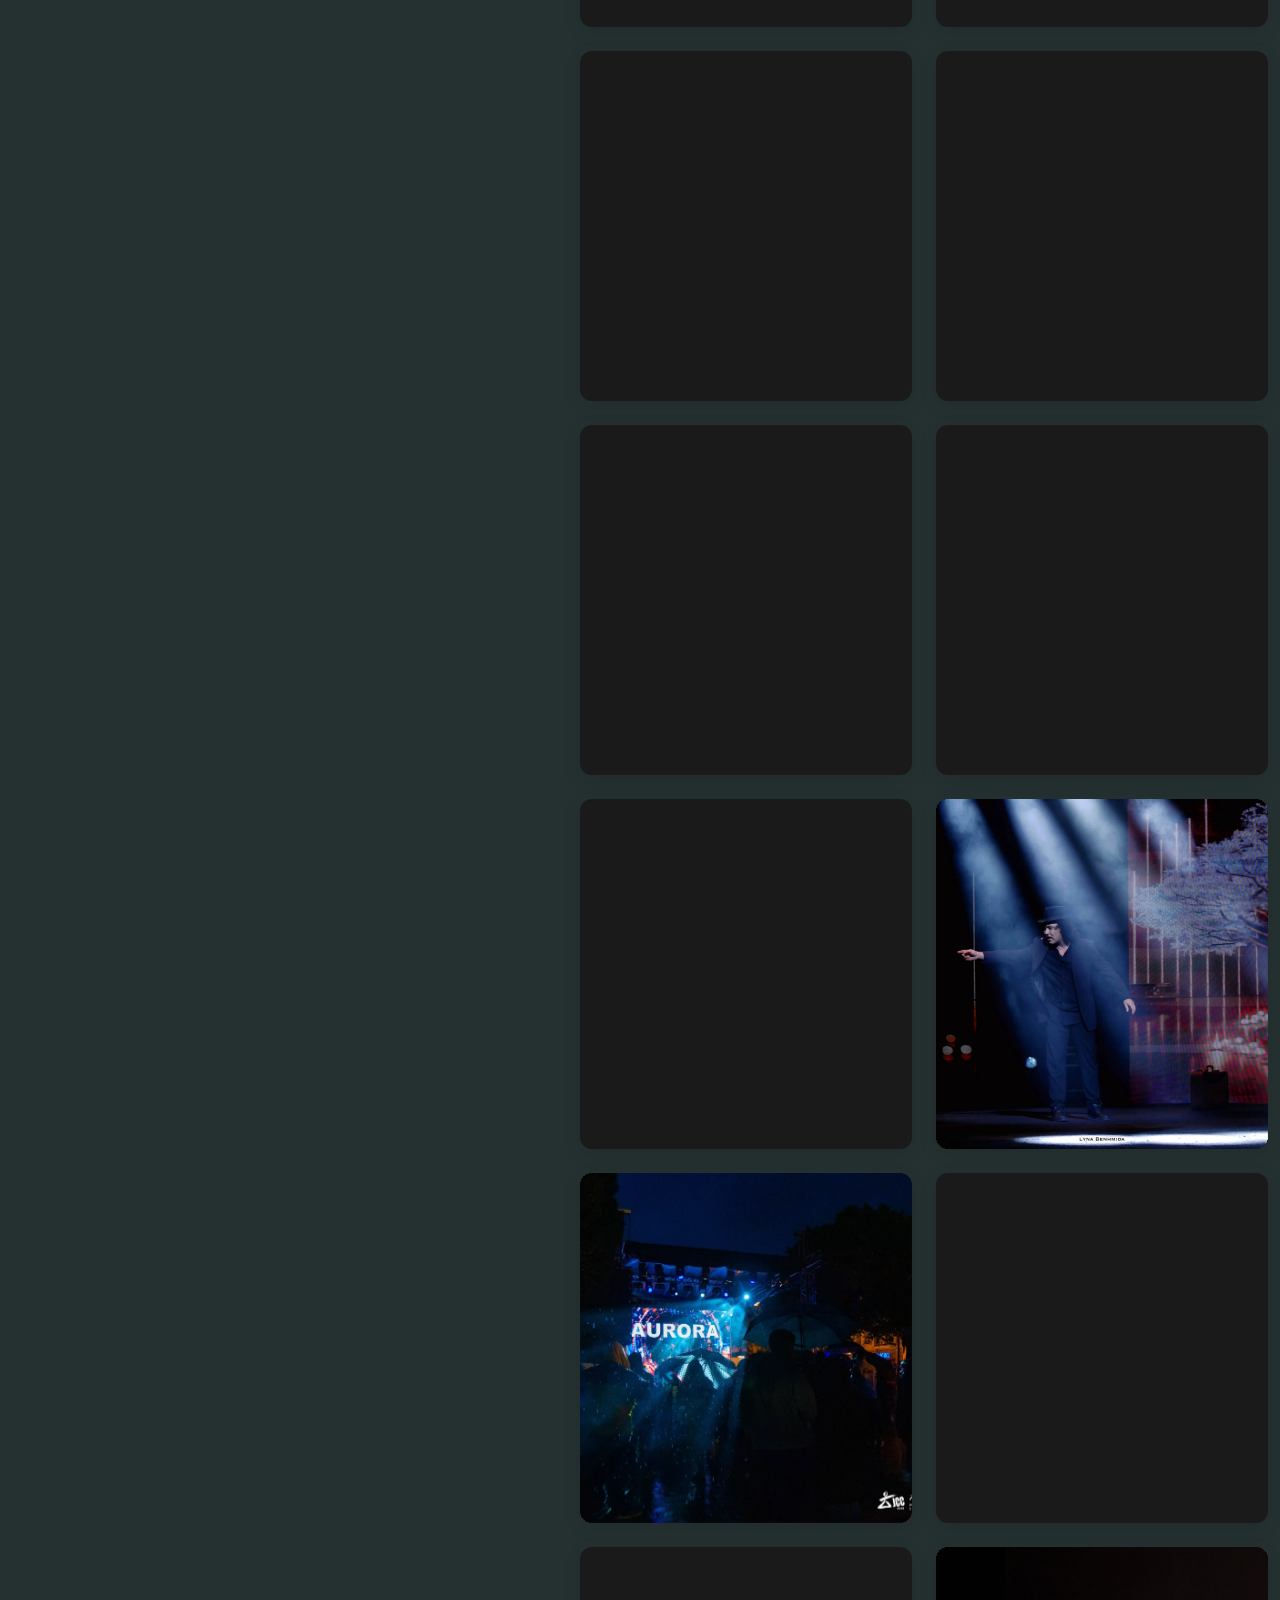
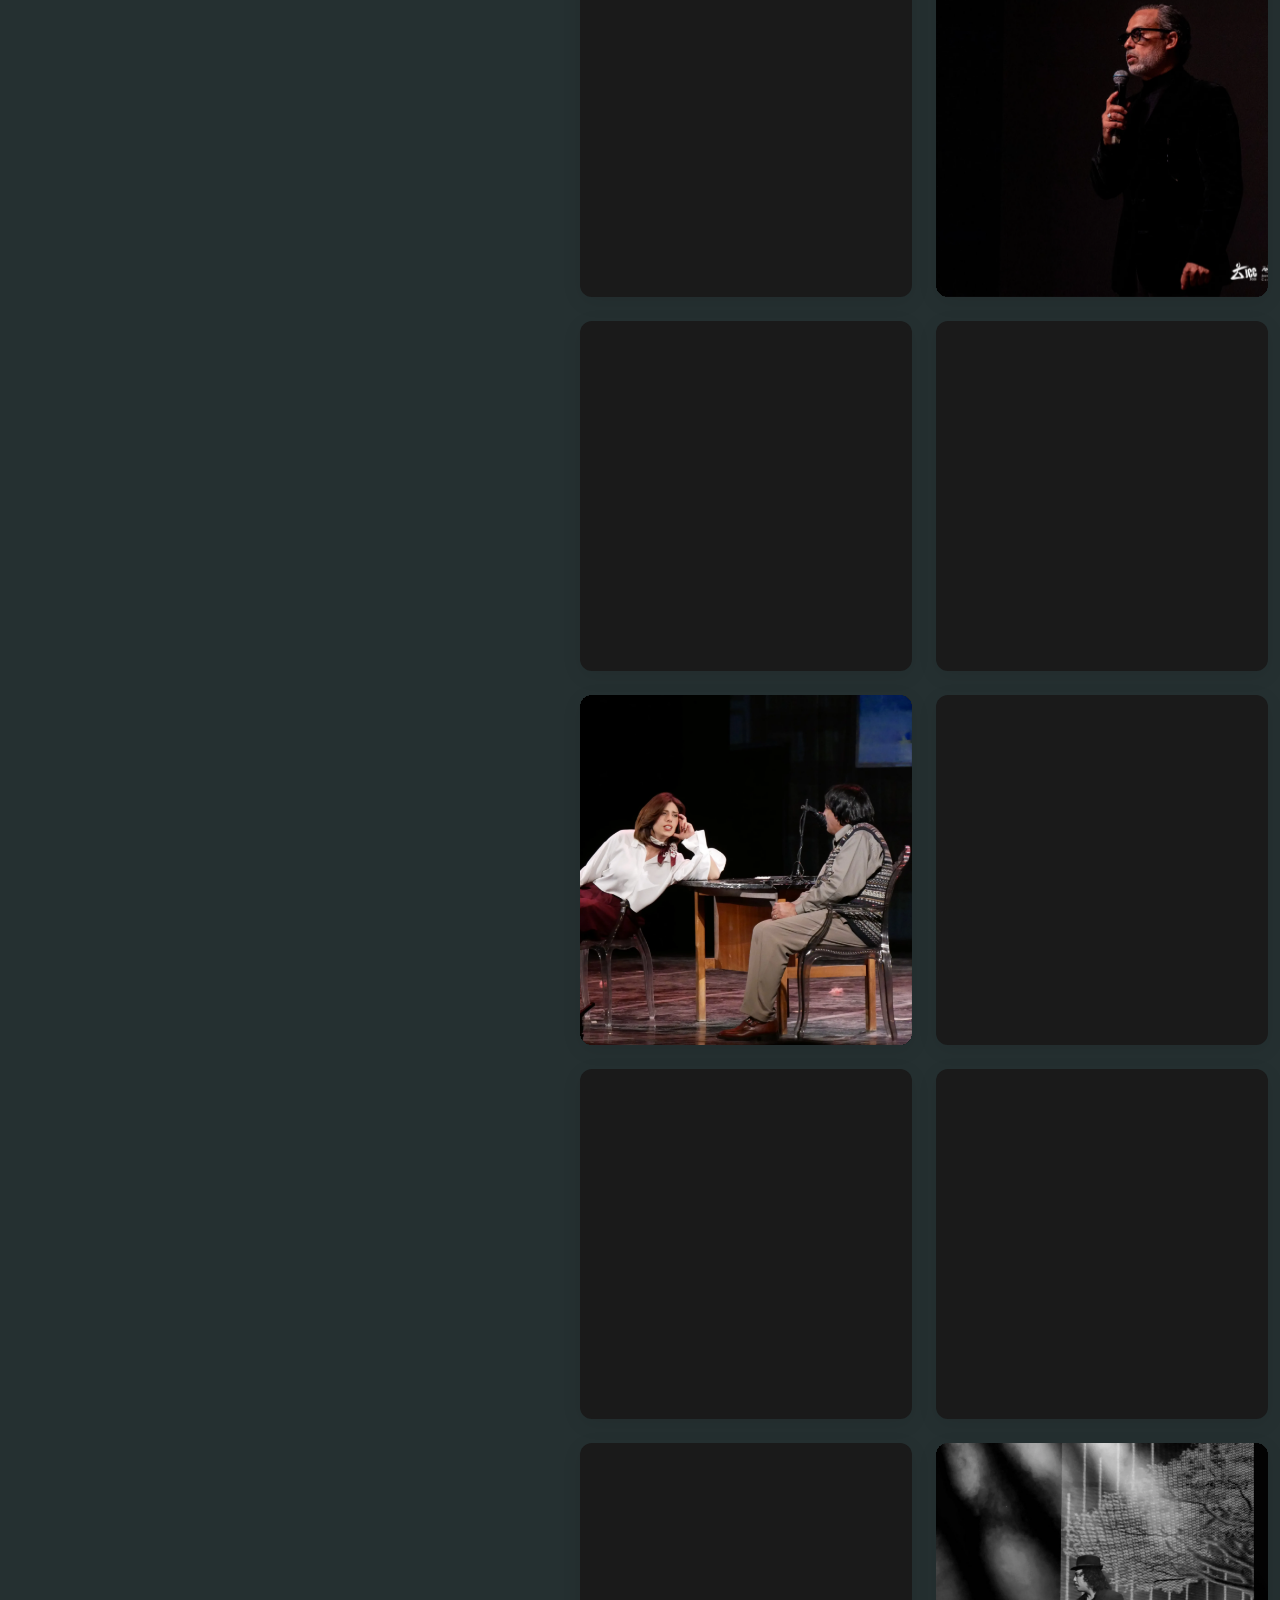
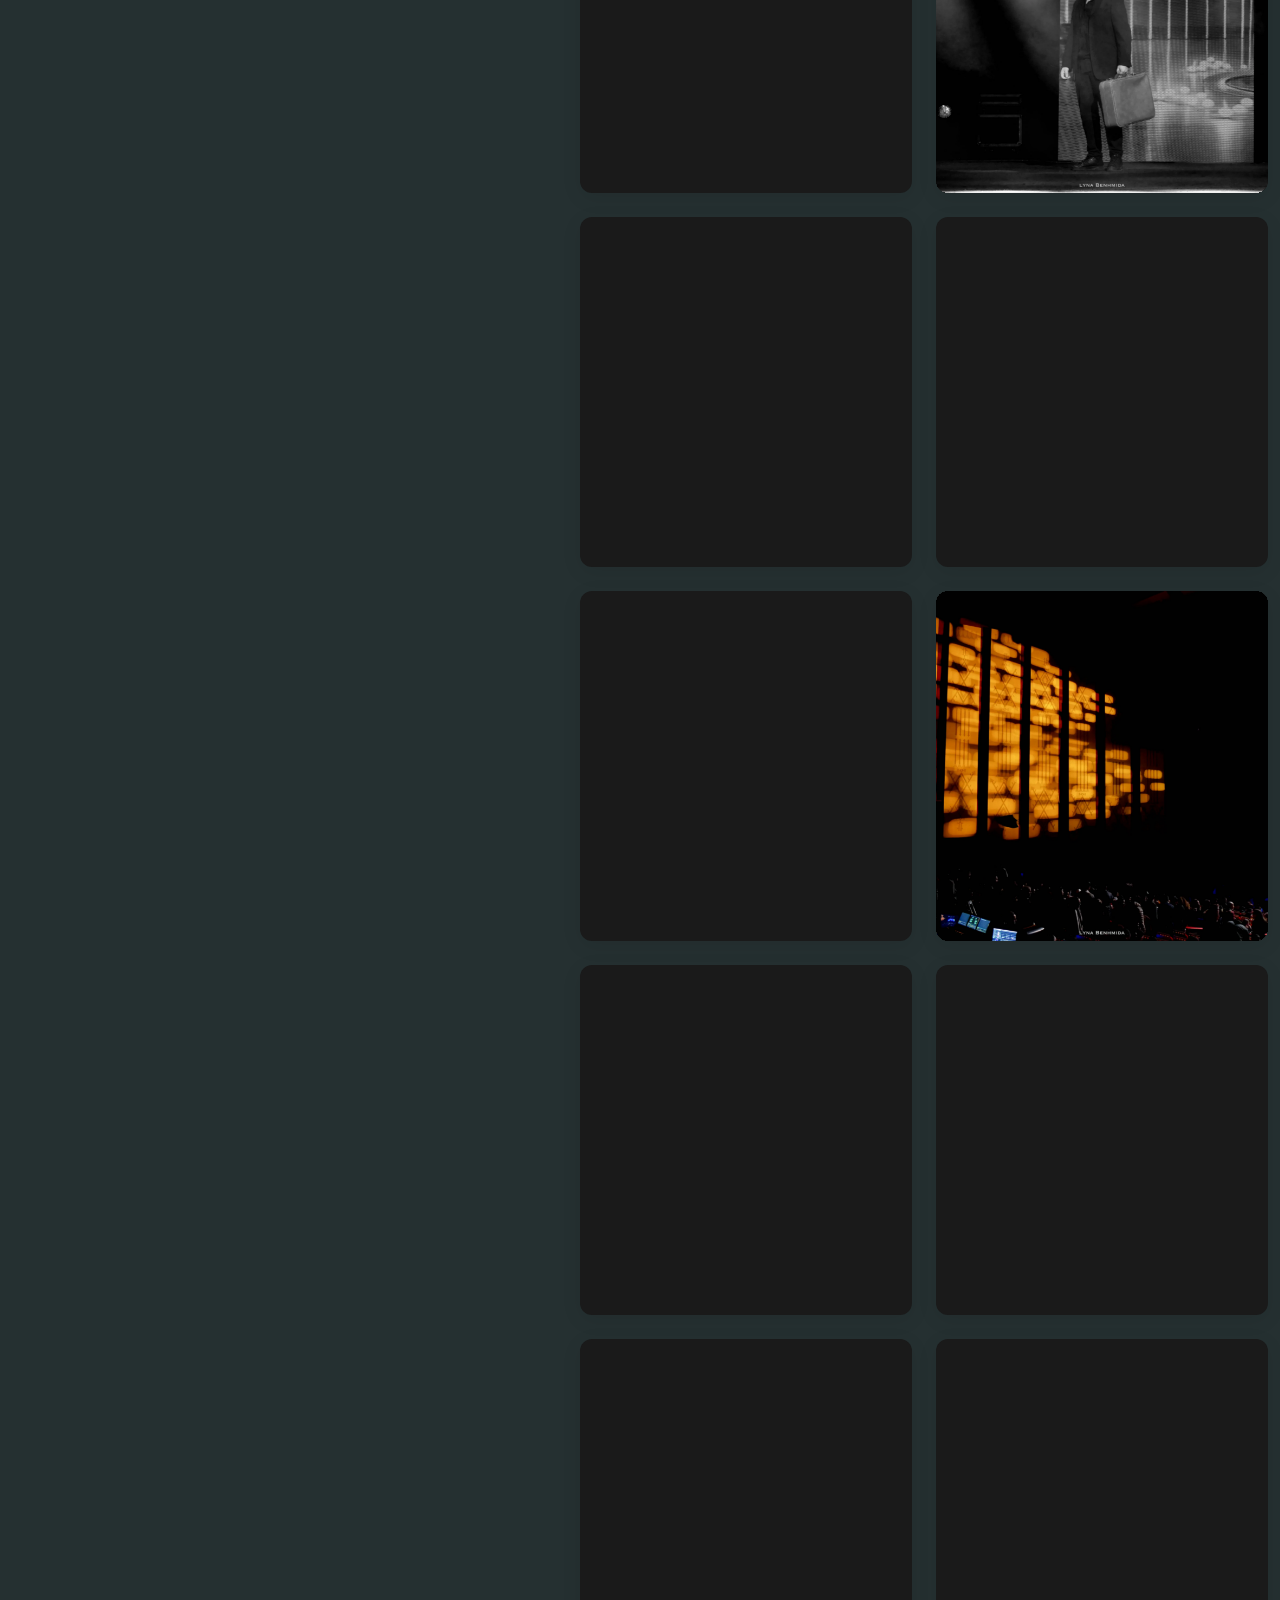
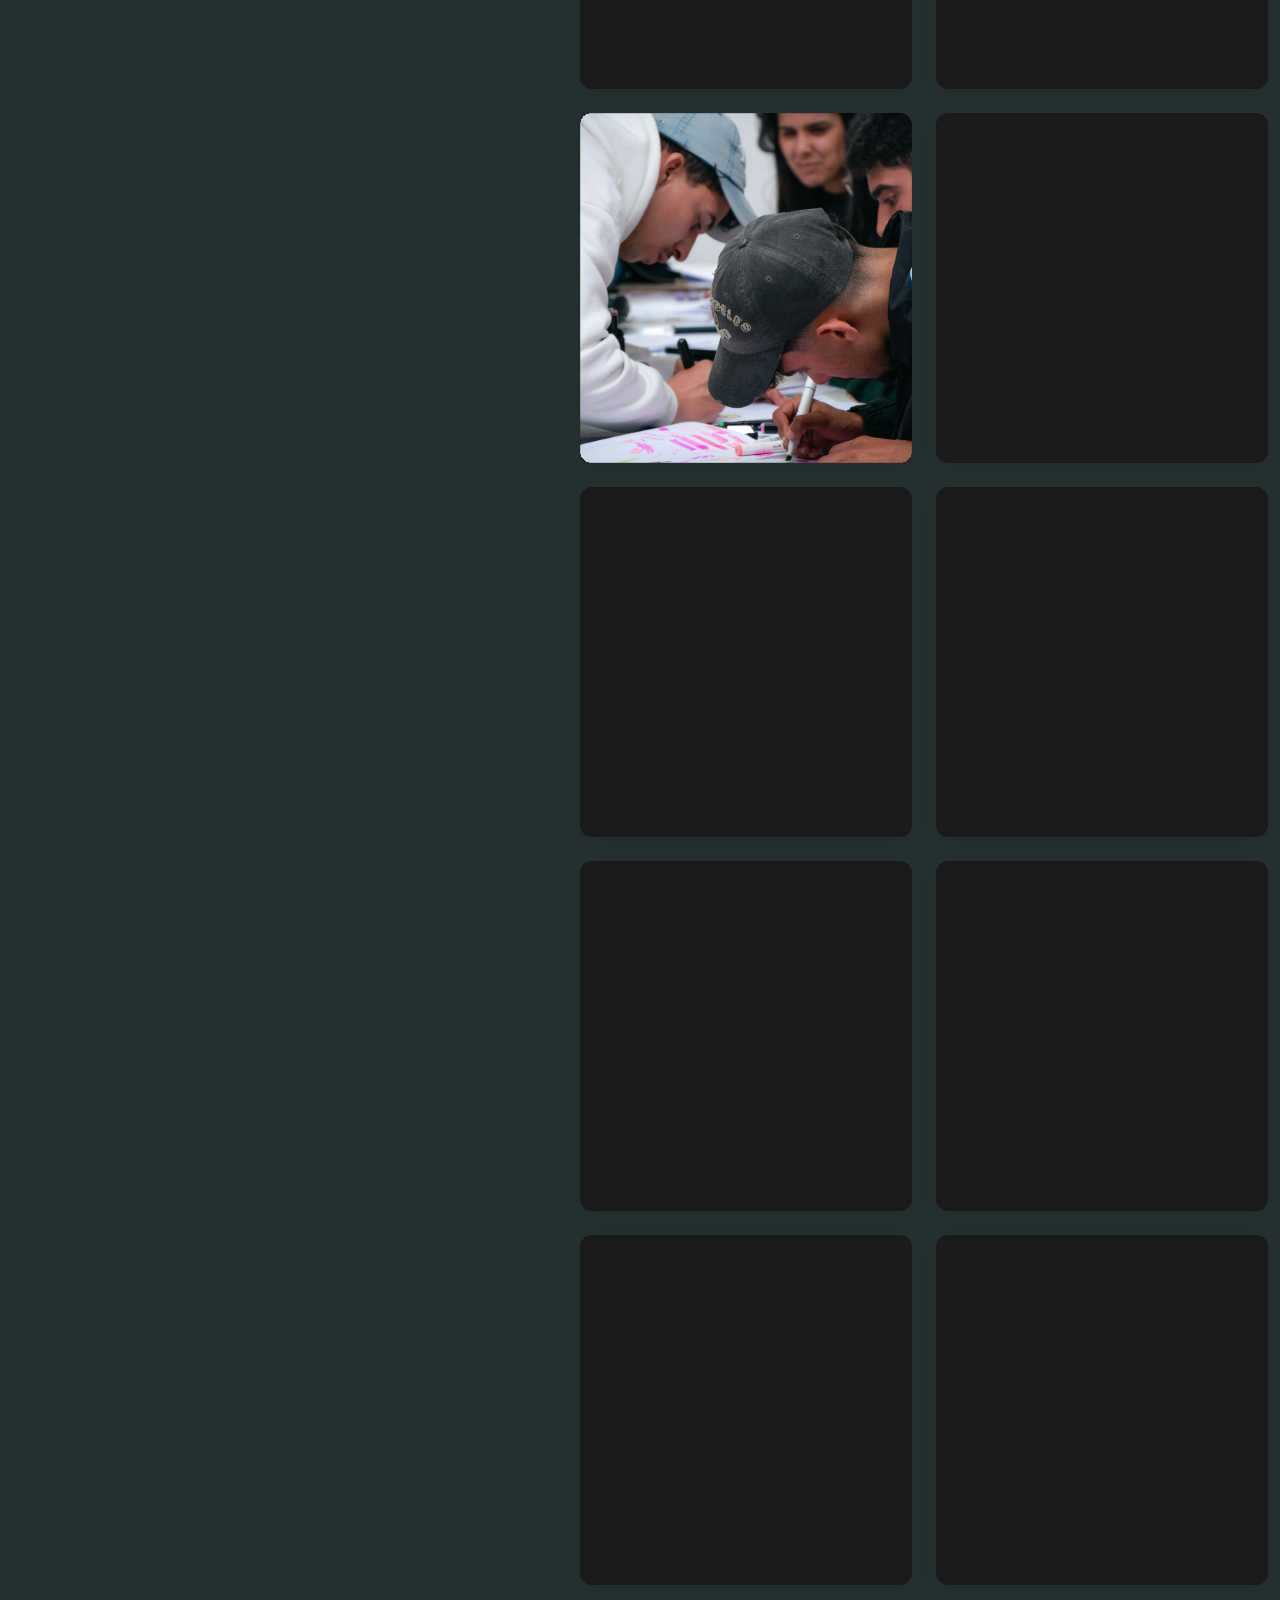
==== commit 4faa6a95: "last exp" ====
--- a/index.html
+++ b/index.html
@@ -583,6 +583,28 @@
         <div class="resume-section mt-4" data-aos="fade-up">
           <h3><i class="bi bi-briefcase me-2"></i>Professional Experience</h3>
 
+
+
+
+  <div class="resume-item">
+            <h4>Communication coordinator</h4>
+            <h5>Juill 2026 — Today</h5>
+            <p class="company"><i class="bi bi-building"></i> DeepDot Creative Agency</p>
+            <ul>
+              <li>Supporting the development and copywriting of creative and communication projects </li>
+              <li>Communicating with clients to understand their needs and coordinate project requirements </li>
+              <li>Producing photo and video content for digital and social media campaigns </li>
+              <li>Editing video content and creating motion graphics   </li>
+              <li>Assisting with production management and coordinating project execution   </li>
+              <li>Creating graphic design assets aligned with brand and campaign guidelines   </li>
+
+
+
+            </ul>
+          </div>
+
+
+
           <div class="resume-item">
             <h4>Graphic Designer</h4>
             <h5>Sep 2025 — Apr 2026</h5>
@@ -594,6 +616,8 @@
             </ul>
           </div>
 
+
+
           <div class="resume-item">
             <h4>Graphic Designer</h4>
             <h5>Déc 2025 — Jan 2026</h5>
@@ -649,7 +673,22 @@
         <!-- Internships -->
         <div class="resume-section mt-4" data-aos="fade-up" data-aos-delay="100">
           <h3><i class="bi bi-journal-bookmark me-2"></i>Internships</h3>
-
+<div class="resume-item">
+            <h4>Communication coordinator</h4>
+            <h5>Juill 2026 — septembre 2026</h5>
+            <p class="company"><i class="bi bi-building"></i> DeepDot Creative Agency</p>
+            <ul>
+              <li>Supporting the development and copywriting of creative and communication projects </li>
+              <li>Communicating with clients to understand their needs and coordinate project requirements </li>
+              <li>Producing photo and video content for digital and social media campaigns </li>
+              <li>Editing video content and creating motion graphics   </li>
+              <li>Assisting with production management and coordinating project execution   </li>
+              <li>Creating graphic design assets aligned with brand and campaign guidelines   </li>
+
+
+
+            </ul>
+          </div>
           <div class="resume-item">
             <h4>Videographer</h4>
             <h5>Apr 2026</h5>
